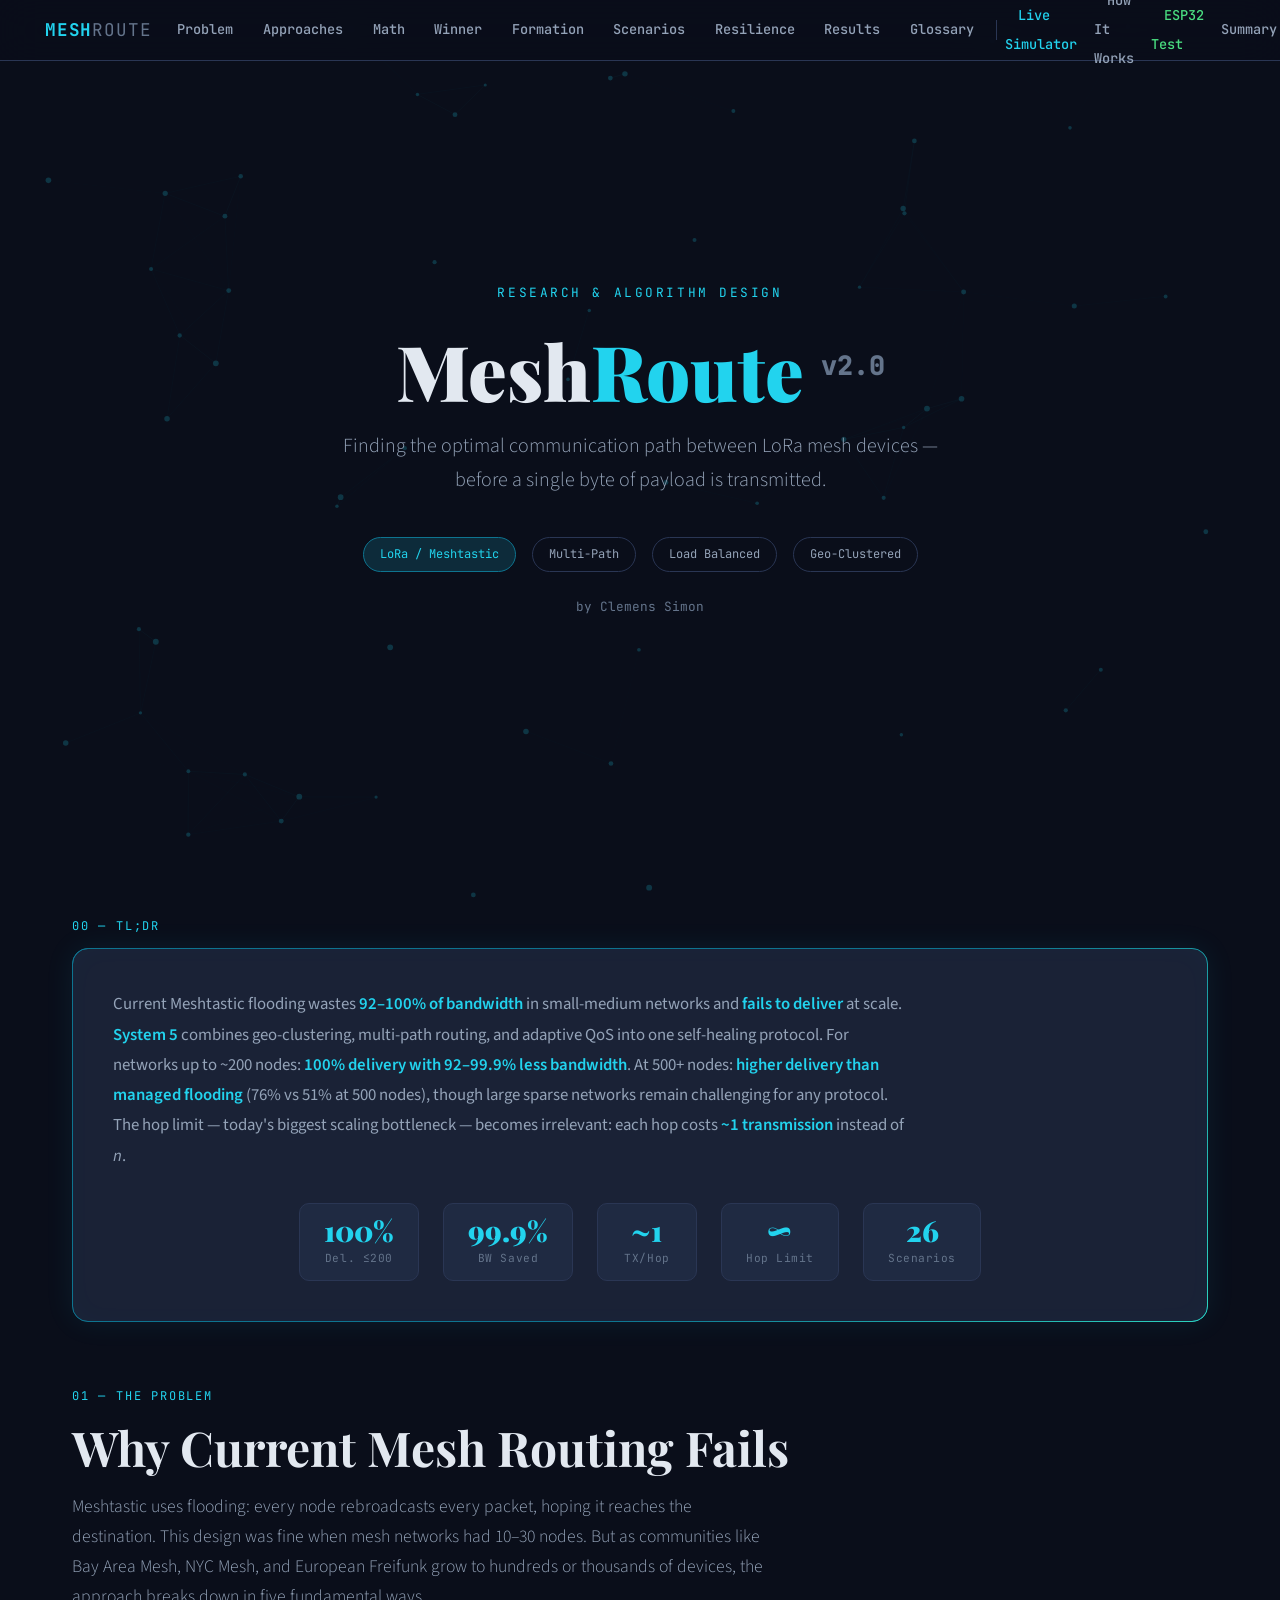
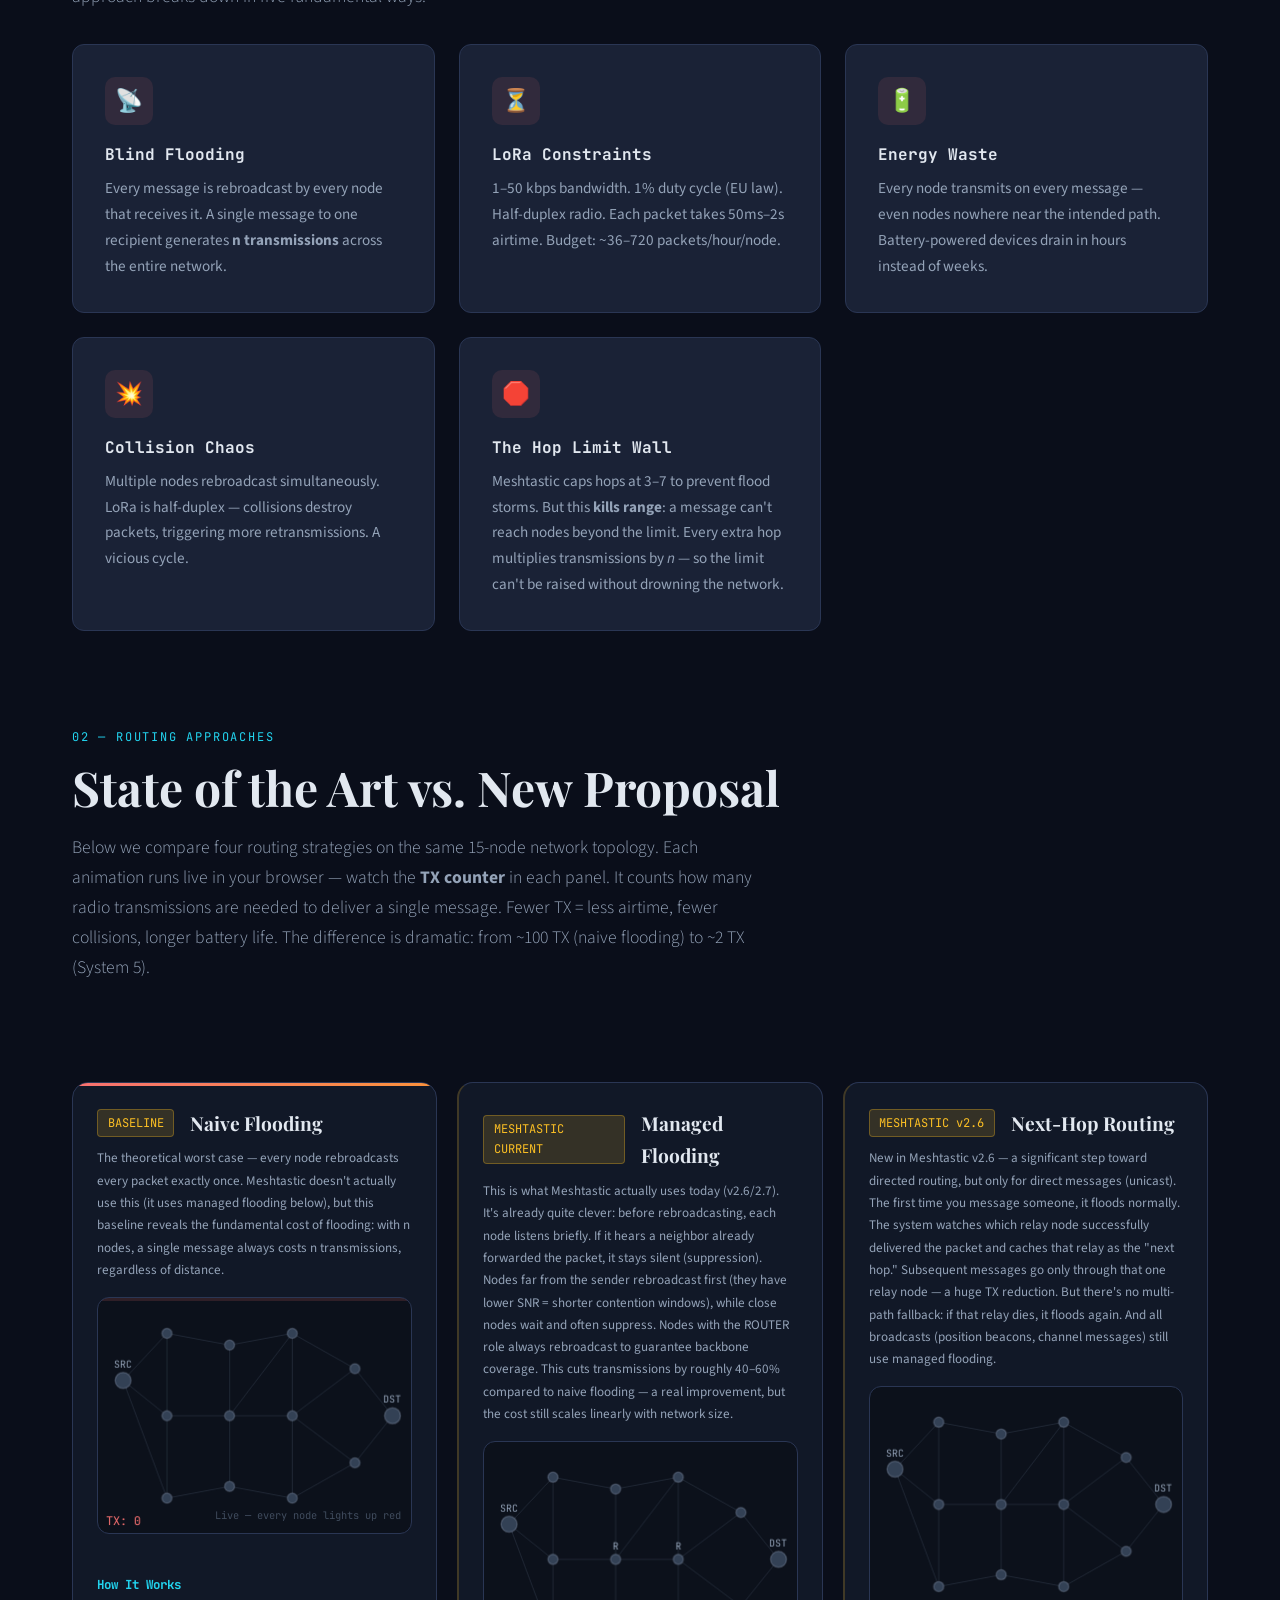
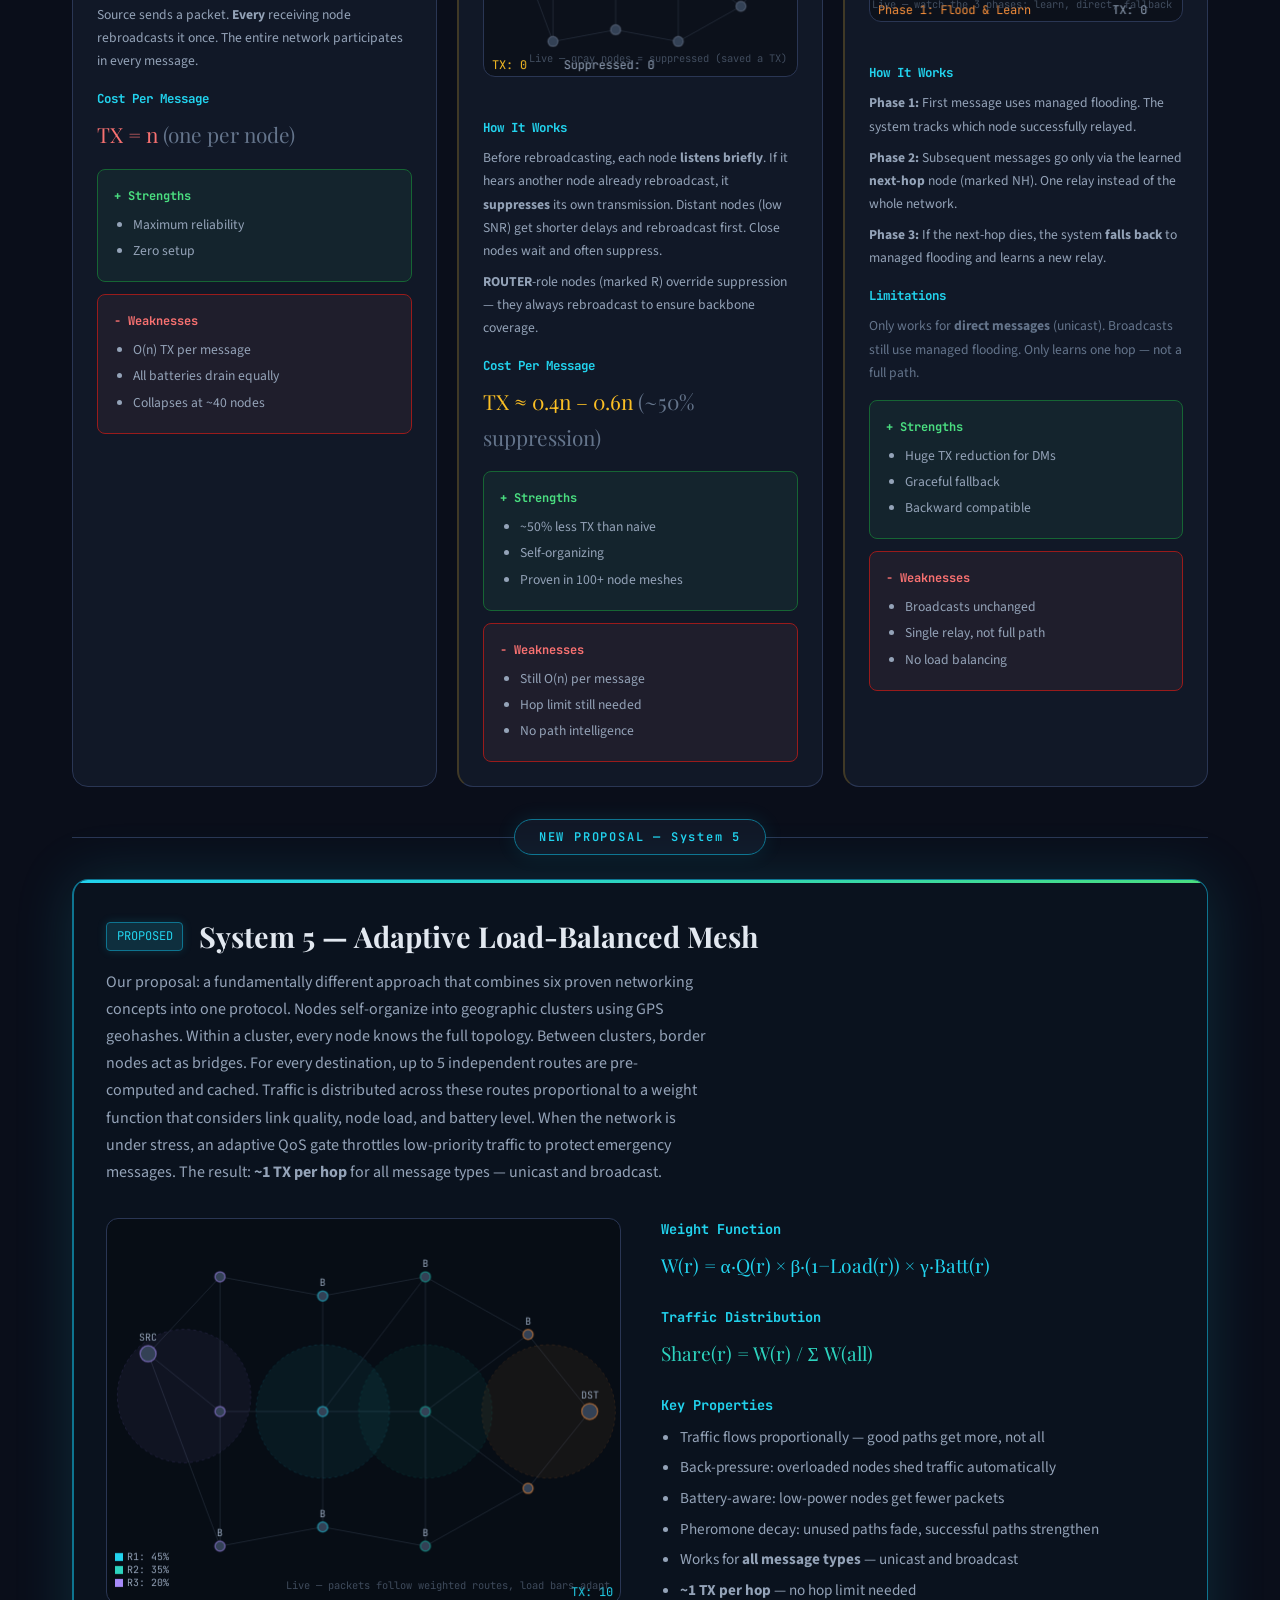
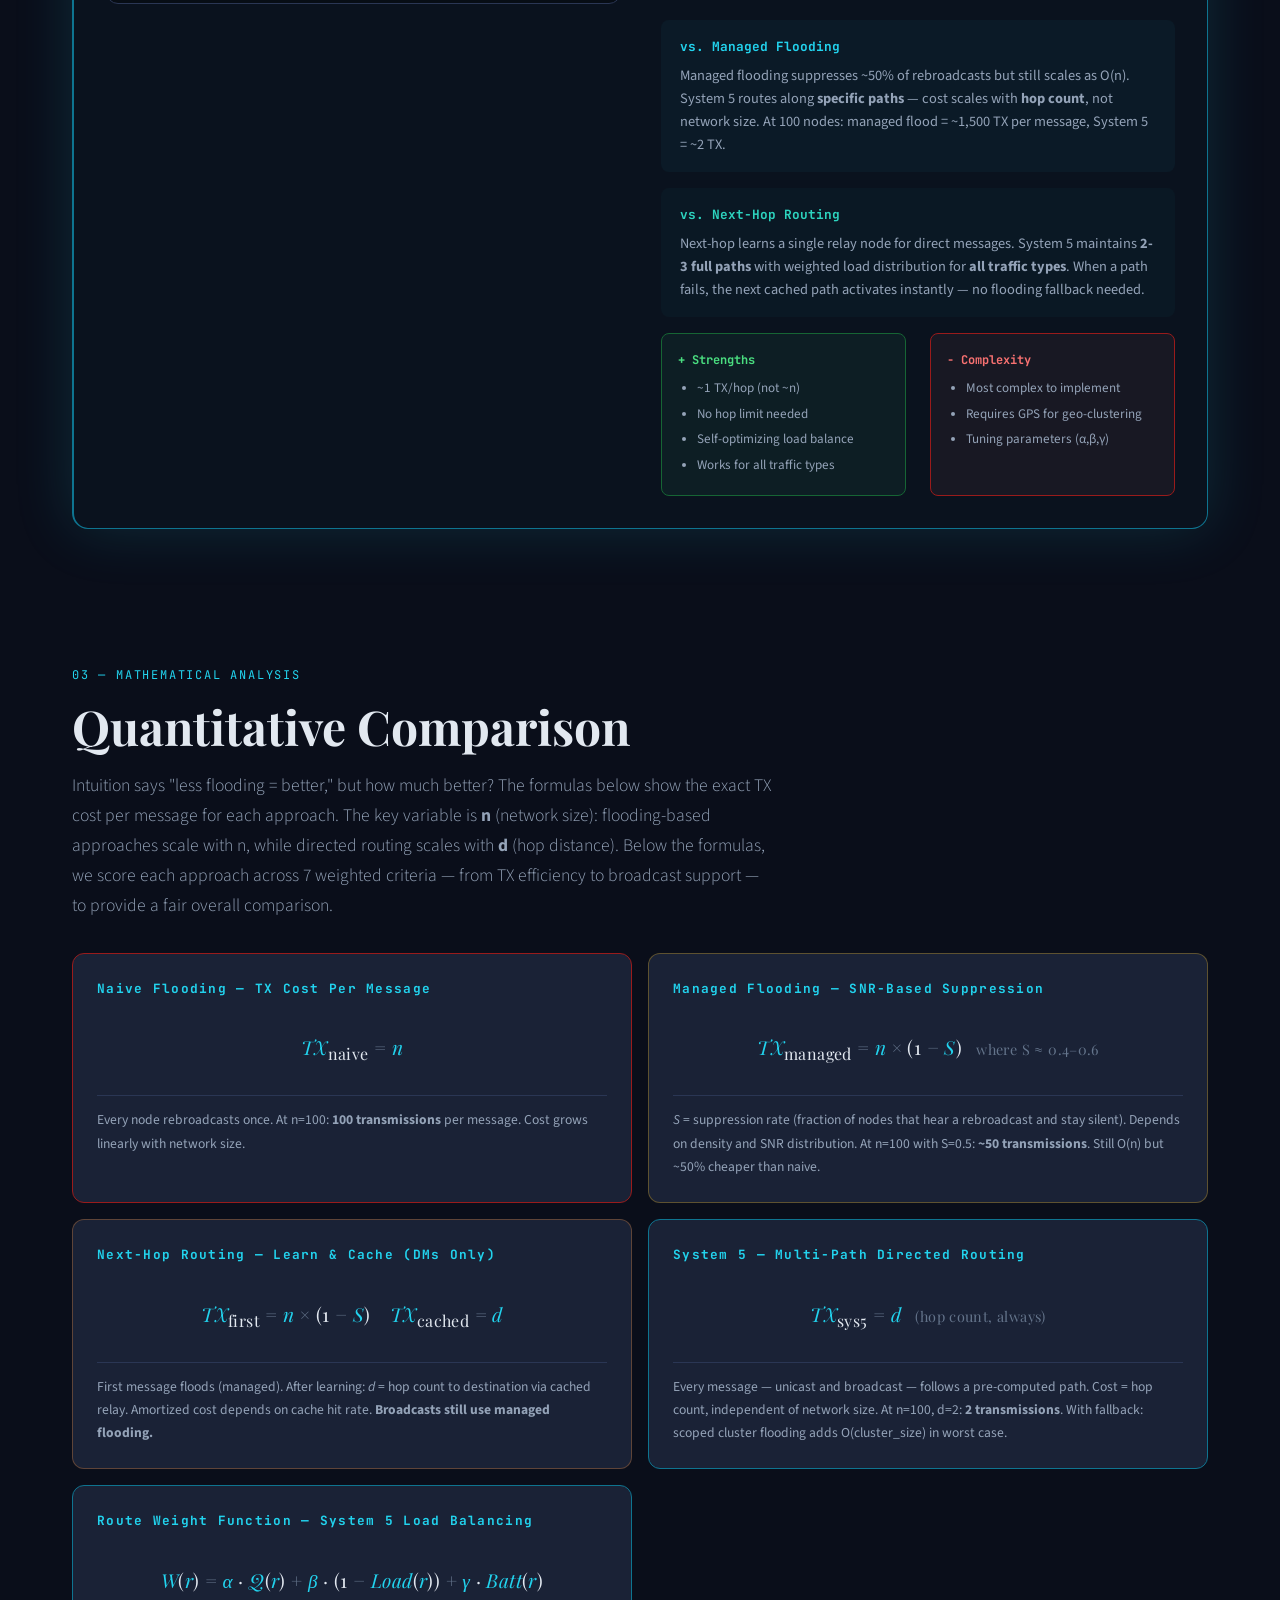
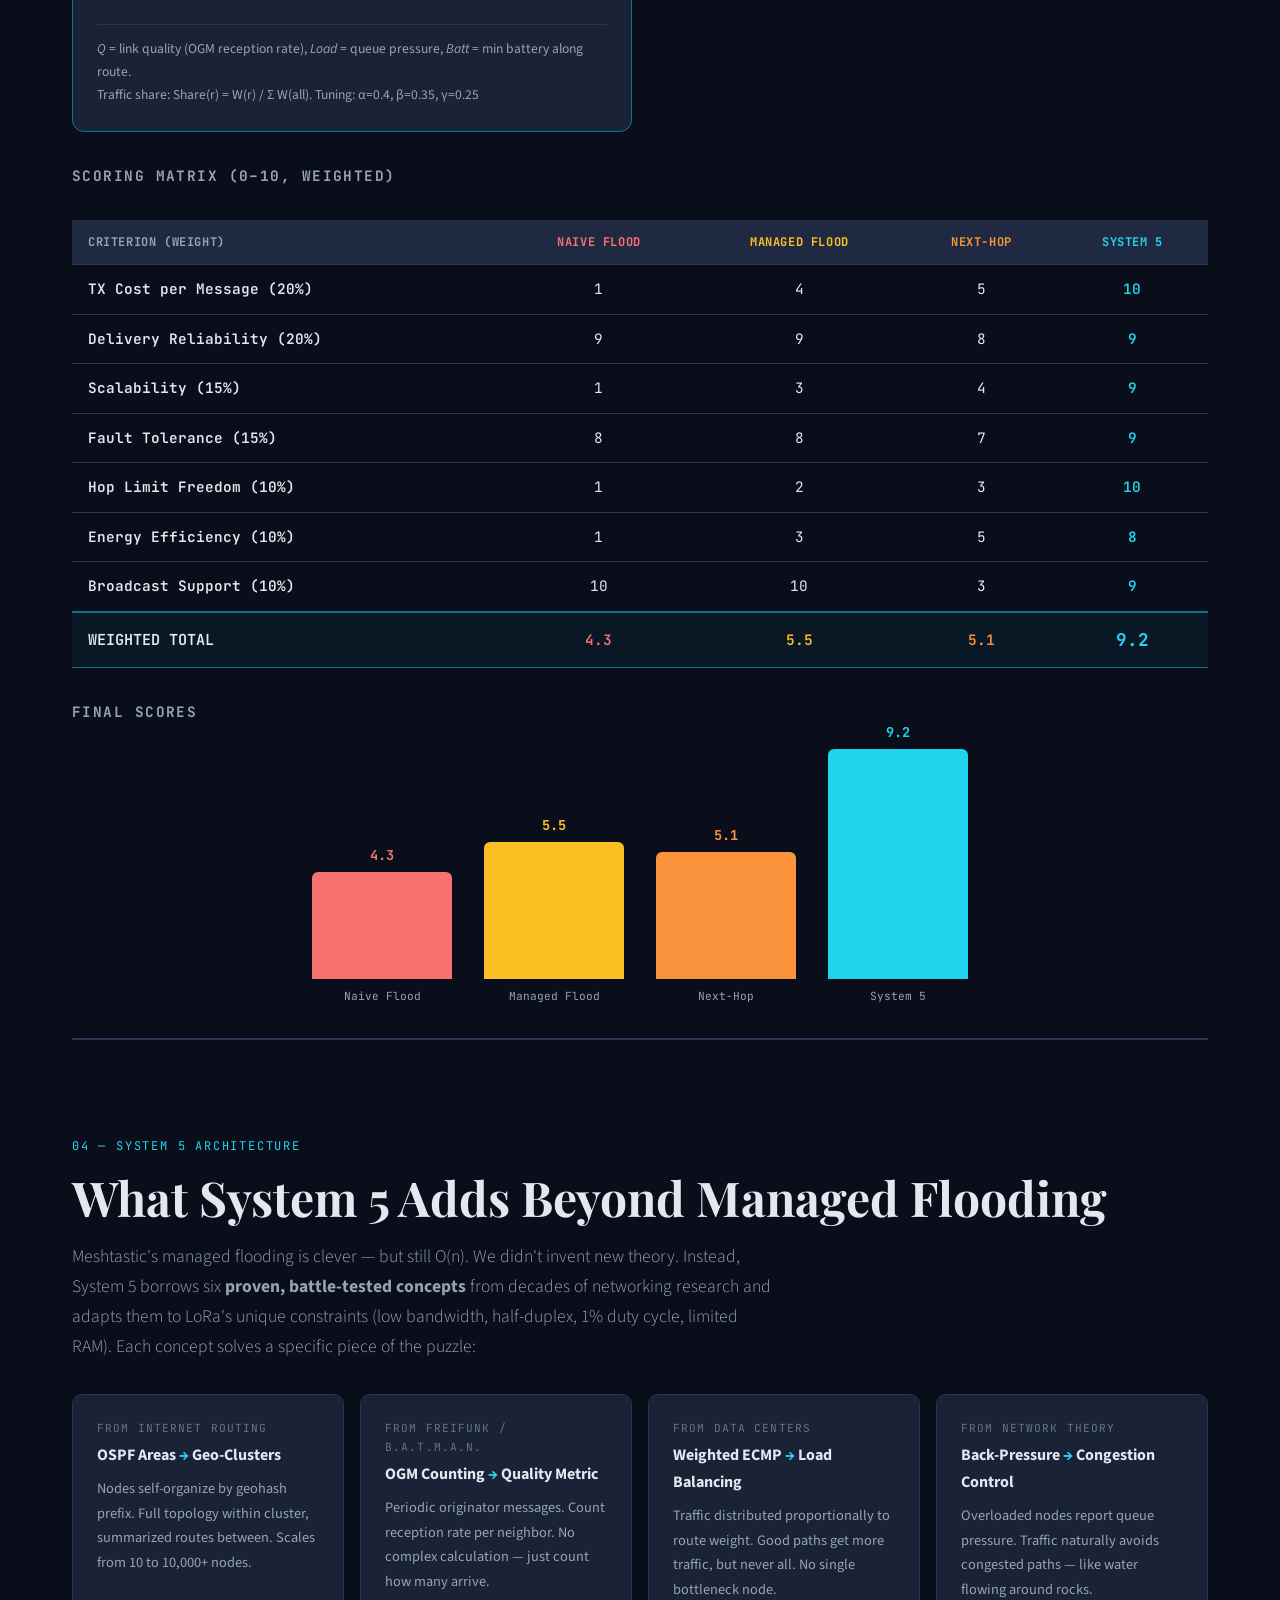
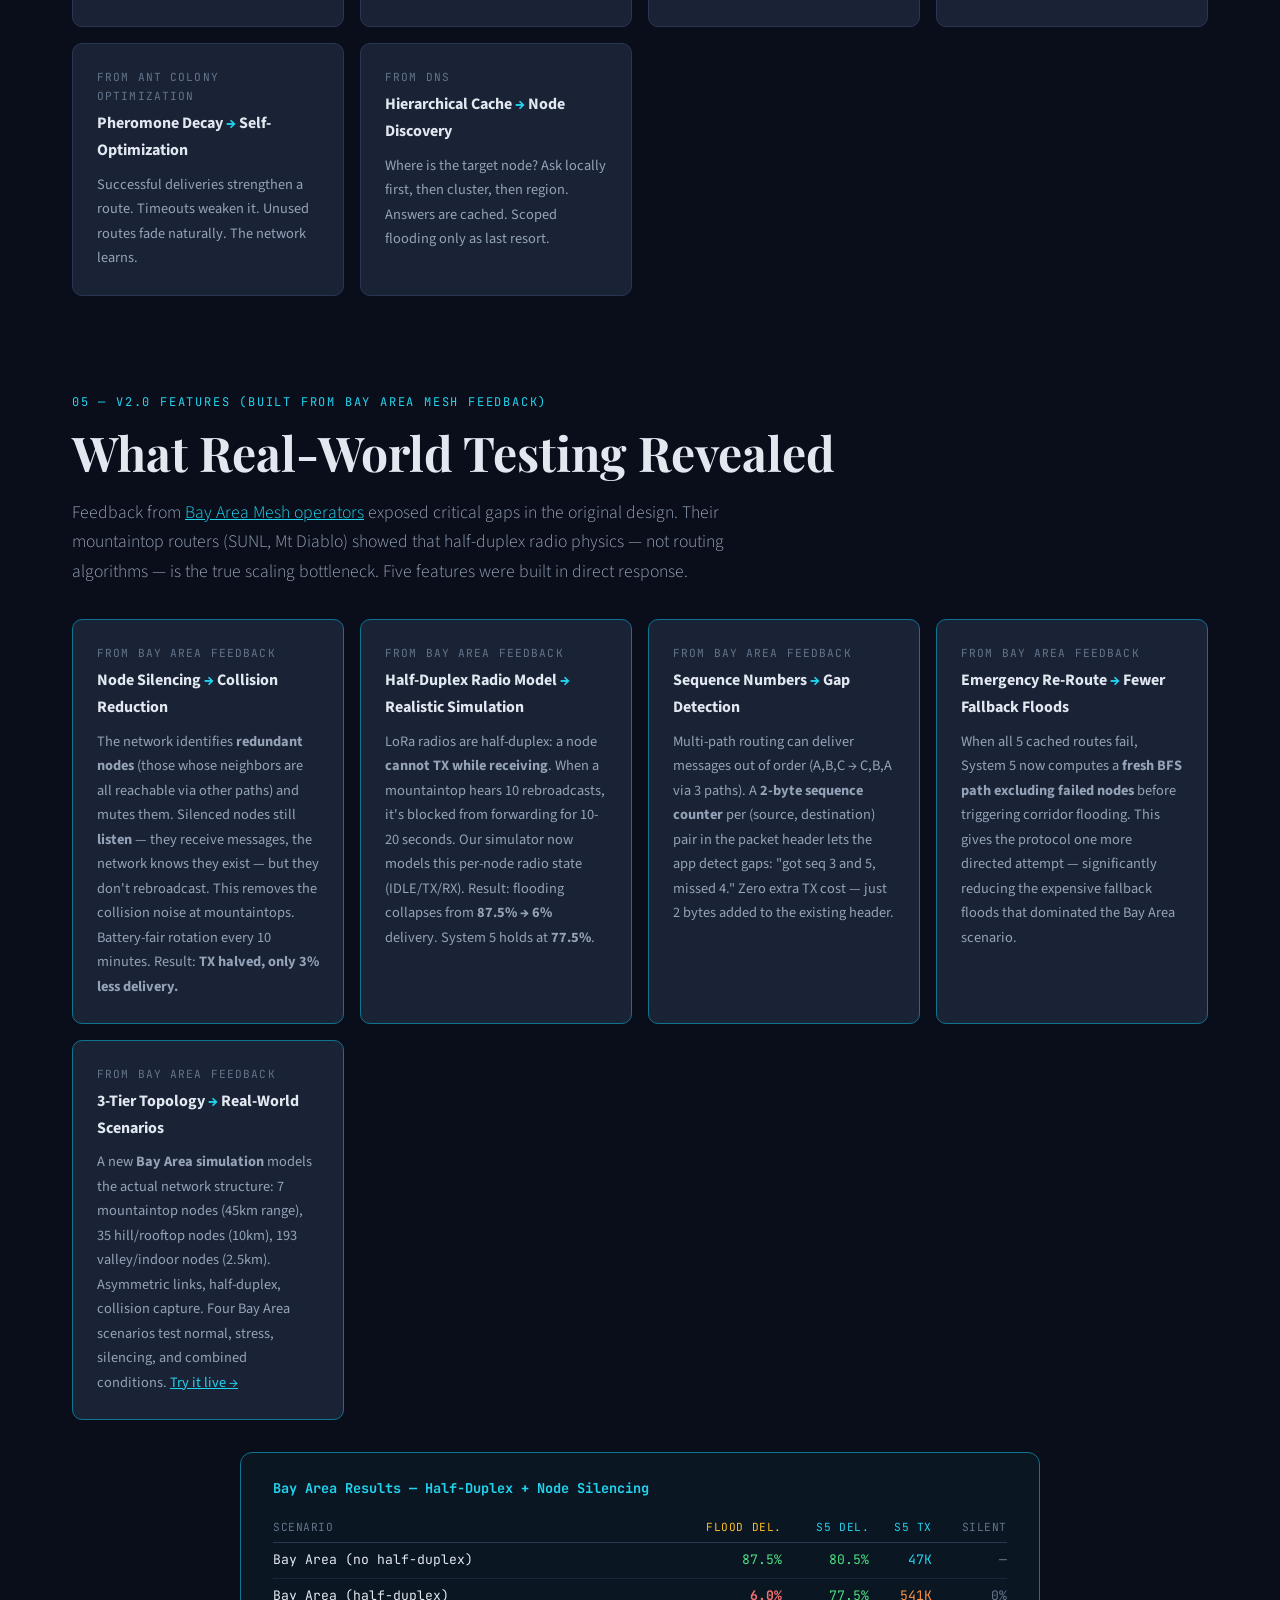
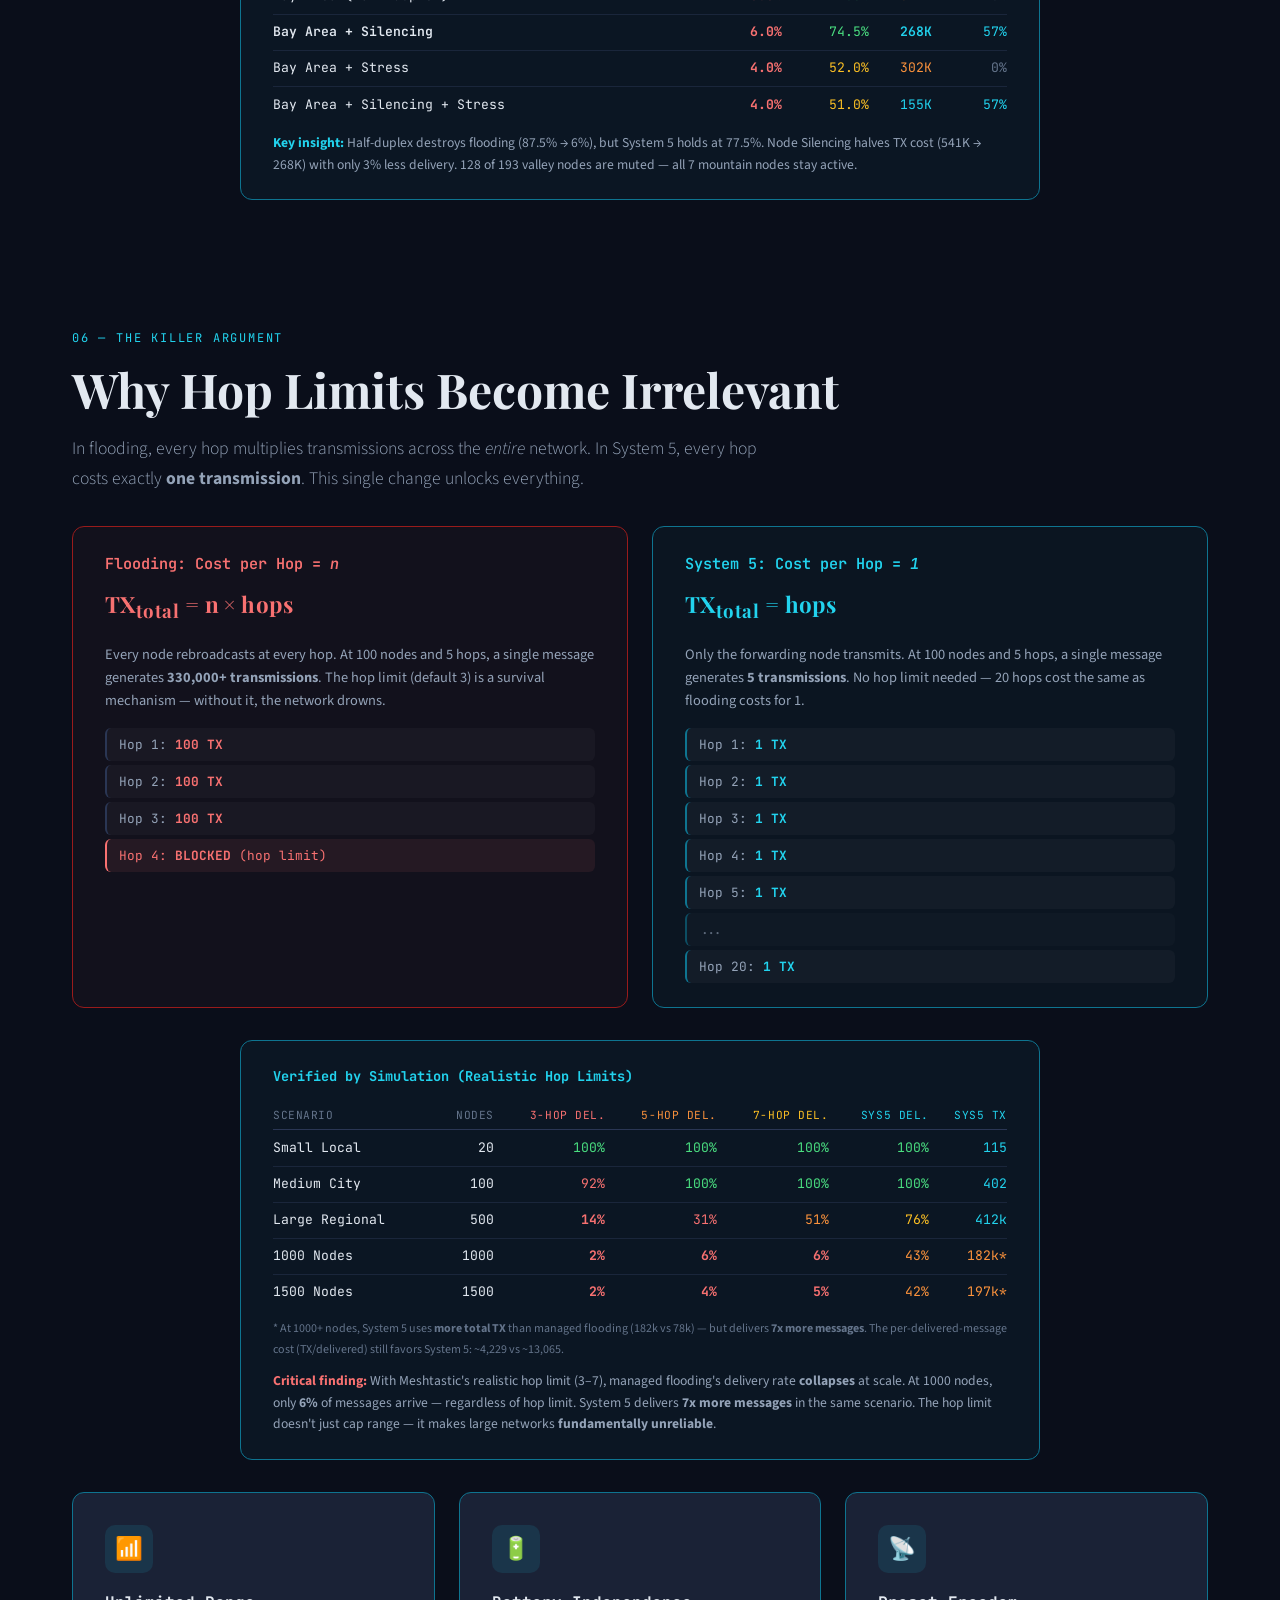
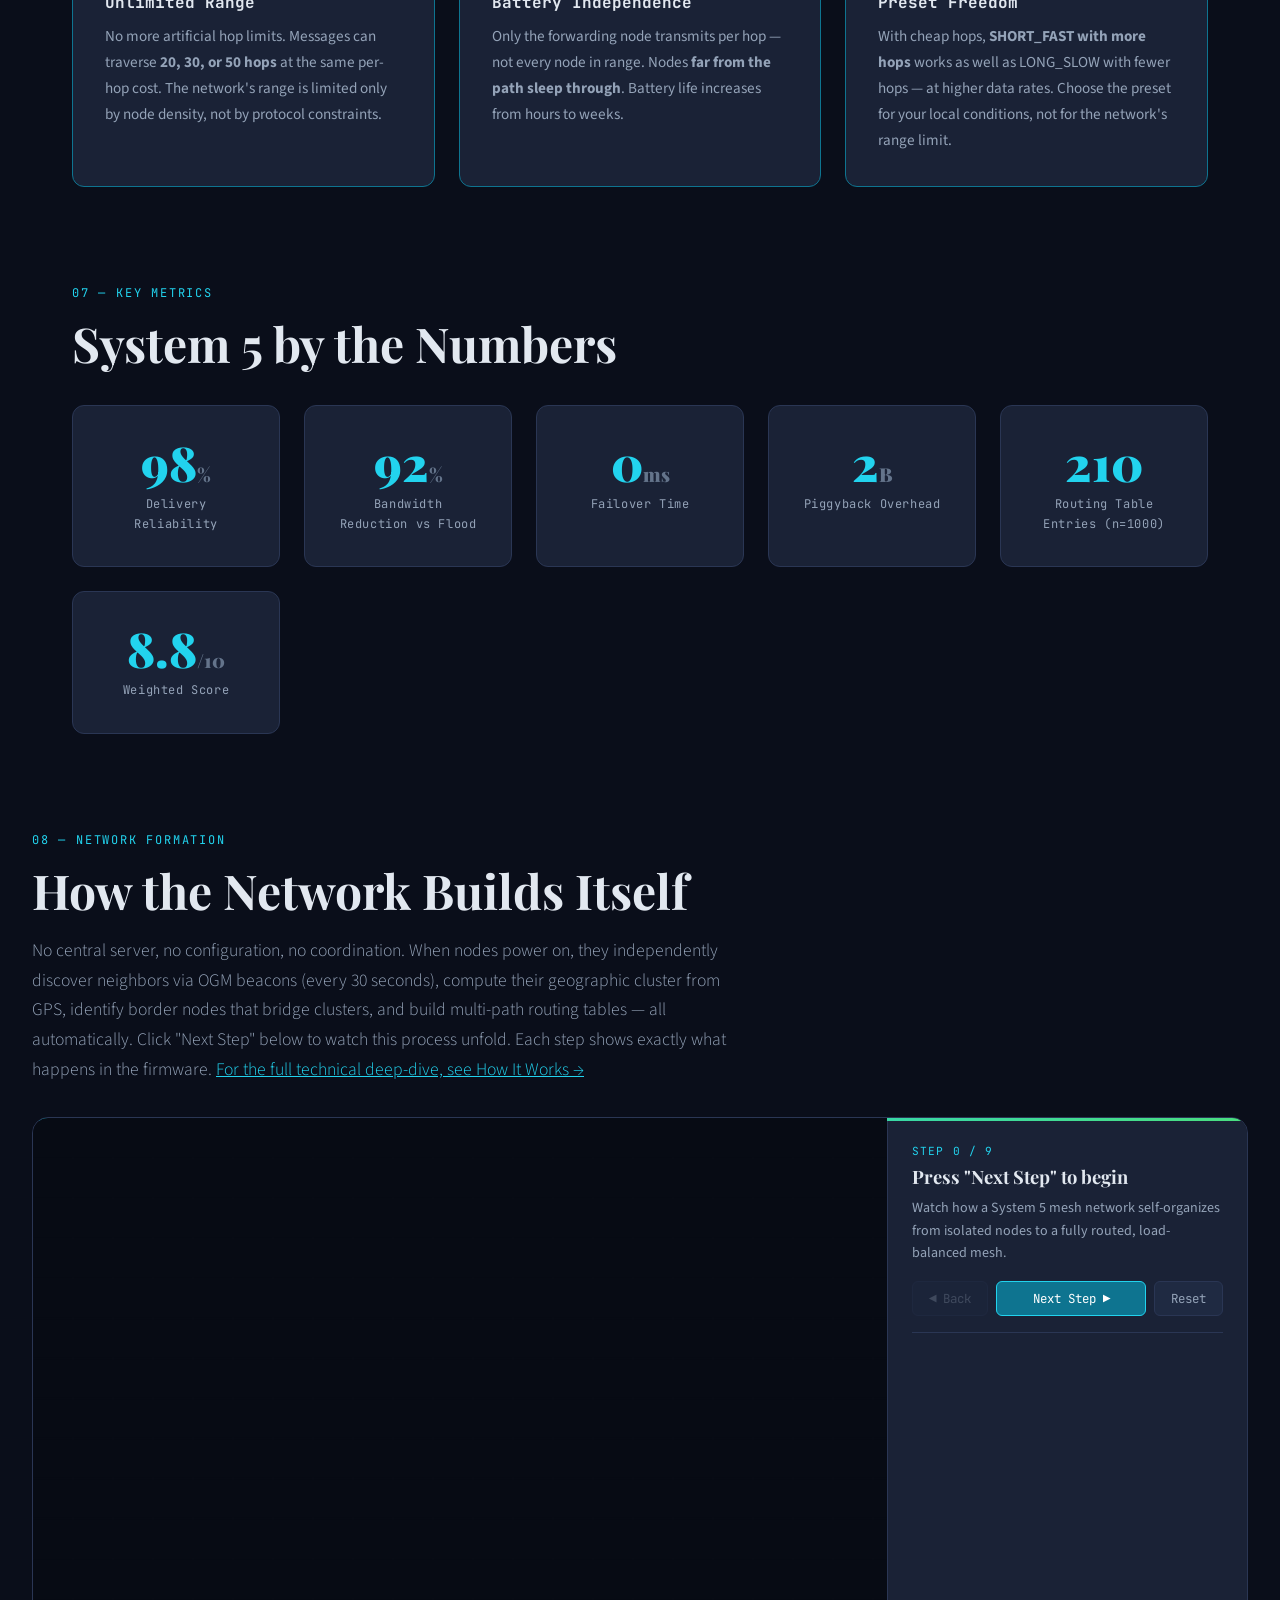
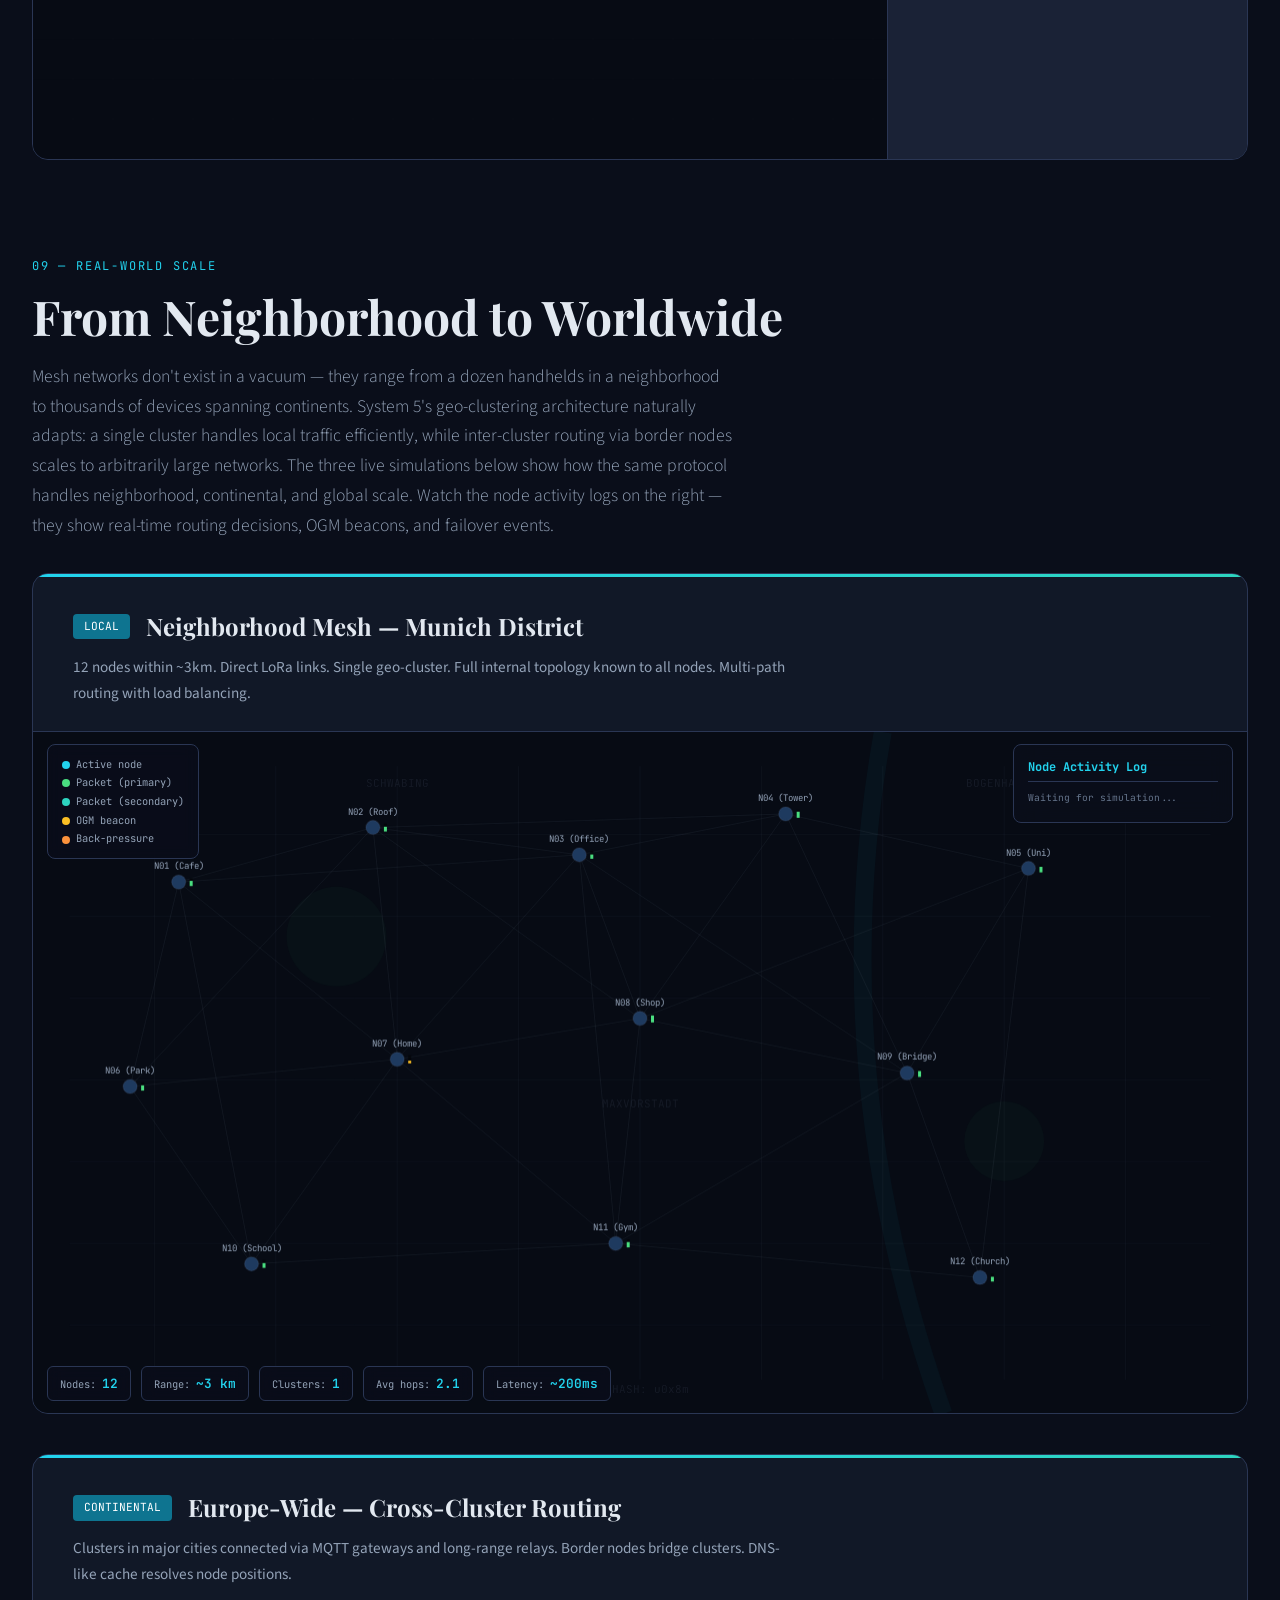
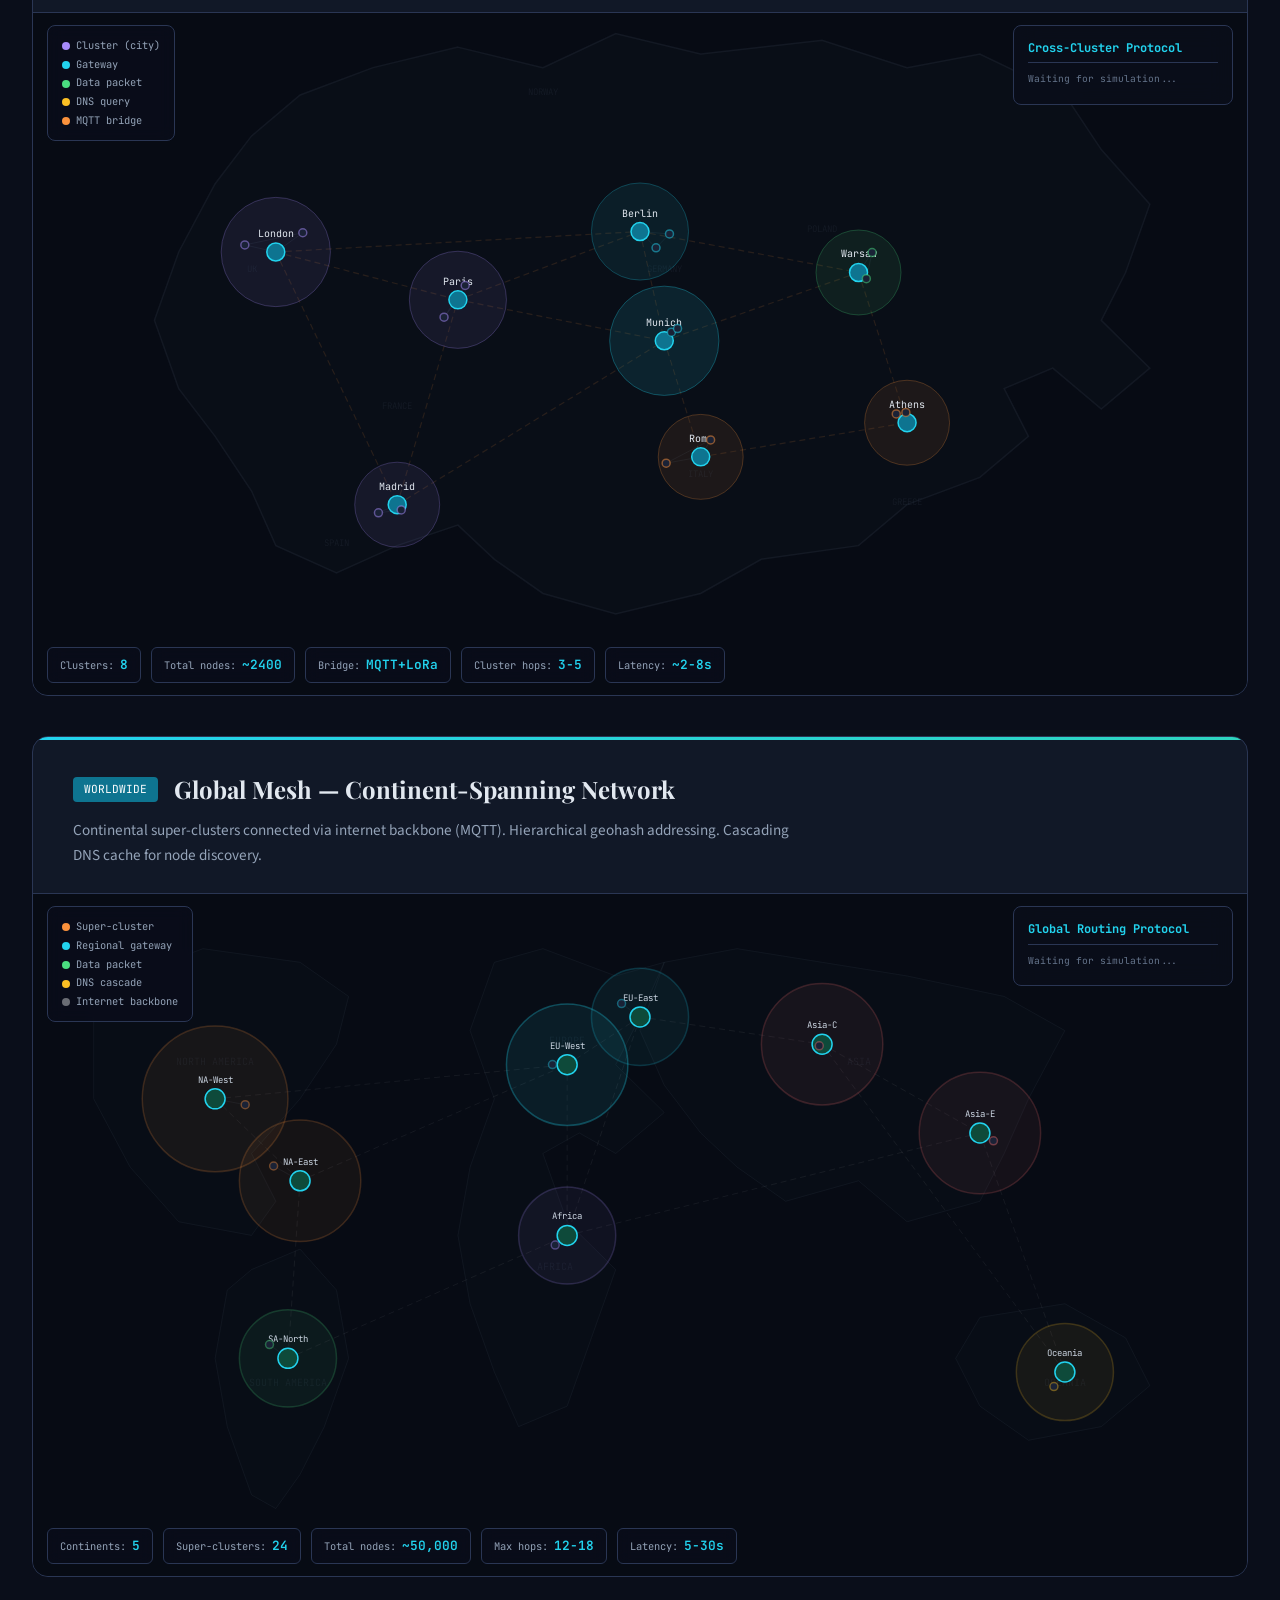
==== index.html @ 9d169648 "Add v2.0 features to all pages, shorten h3lix1 response index.html: - New Section 05 "v2.0 Features"" ====
<!DOCTYPE html>
<html lang="en">
<head>
<meta charset="UTF-8">
<meta name="viewport" content="width=device-width, initial-scale=1.0">
<title>MeshRoute v2.0 — Optimal Mesh Network Routing</title>
<link rel="stylesheet" href="css/styles.css">
</head>
<body>

<!-- NAV -->
<nav id="navbar">
  <div class="nav-inner">
    <a href="#hero" class="logo">MESH<span>ROUTE</span></a>
    <button class="nav-toggle" id="nav-toggle" aria-label="Menu">&#x2630;</button>
    <ul id="nav-menu">
      <li><a href="#problem">Problem</a></li>
      <li><a href="#approaches">Approaches</a></li>
      <li><a href="#math">Math</a></li>
      <li><a href="#winner">Winner</a></li>
      <li><a href="#formation">Formation</a></li>
      <li><a href="#scenarios">Scenarios</a></li>
      <li><a href="#resilience">Resilience</a></li>
      <li><a href="#sim-results">Results</a></li>
      <li><a href="#glossary">Glossary</a></li>
      <li class="nav-sep"></li>
      <li><a href="simulator.html" style="color:var(--cyan)">Live Simulator</a></li>
      <li><a href="how-it-works.html">How It Works</a></li>
      <li><a href="docs/esp-test-results.html" style="color:var(--green)">ESP32 Test</a></li>
      <li><a href="summary.html">Summary</a></li>
    </ul>
  </div>
</nav>

<!-- HERO -->
<section id="hero">
  <canvas id="hero-canvas"></canvas>
  <div class="hero-content">
    <div class="hero-tag">Research &amp; Algorithm Design</div>
    <h1 class="hero-title">Mesh<span class="accent">Route</span> <span style="font-size:0.35em;color:var(--text-muted);font-family:var(--font-mono);vertical-align:super">v2.0</span></h1>
    <p class="hero-sub">Finding the optimal communication path between LoRa mesh devices — before a single byte of payload is transmitted.</p>
    <div class="hero-badges">
      <span class="badge active">LoRa / Meshtastic</span>
      <span class="badge">Multi-Path</span>
      <span class="badge">Load Balanced</span>
      <span class="badge">Geo-Clustered</span>
    </div>
    <p style="margin-top:1.5rem;font-family:var(--font-mono);font-size:0.8rem;color:var(--text-muted);opacity:0;animation:fadeUp 0.8s 1.1s forwards">by Clemens Simon</p>
  </div>
</section>

<!-- TL;DR -->
<section id="tldr">
  <div class="section-tag reveal">00 — TL;DR</div>
  <div class="tldr-card reveal">
    <p class="tldr-text">Current Meshtastic flooding wastes <strong>92–100% of bandwidth</strong> in small-medium networks and <strong>fails to deliver</strong> at scale. <strong>System 5</strong> combines geo-clustering, multi-path routing, and adaptive QoS into one self-healing protocol. For networks up to ~200 nodes: <strong>100% delivery with 92–99.9% less bandwidth</strong>. At 500+ nodes: <strong>higher delivery than managed flooding</strong> (76% vs 51% at 500 nodes), though large sparse networks remain challenging for any protocol. The hop limit — today's biggest scaling bottleneck — becomes irrelevant: each hop costs <strong>~1 transmission</strong> instead of <em>n</em>.</p>
    <div class="tldr-stats">
      <div class="tldr-stat"><span class="tldr-num">100%</span><span class="tldr-label">Del. &le;200</span></div>
      <div class="tldr-stat"><span class="tldr-num">99.9%</span><span class="tldr-label">BW Saved</span></div>
      <div class="tldr-stat"><span class="tldr-num">~1</span><span class="tldr-label">TX/Hop</span></div>
      <div class="tldr-stat"><span class="tldr-num">&infin;</span><span class="tldr-label">Hop Limit</span></div>
      <div class="tldr-stat"><span class="tldr-num">26</span><span class="tldr-label">Scenarios</span></div>
    </div>
  </div>
</section>

<!-- PROBLEM -->
<section id="problem">
  <div class="section-tag reveal">01 — The Problem</div>
  <h2 class="section-title reveal">Why Current Mesh Routing Fails</h2>
  <p class="section-desc reveal">Meshtastic uses flooding: every node rebroadcasts every packet, hoping it reaches the destination. This design was fine when mesh networks had 10–30 nodes. But as communities like Bay Area Mesh, NYC Mesh, and European Freifunk grow to hundreds or thousands of devices, the approach breaks down in five fundamental ways.</p>
  <div class="problem-grid">
    <div class="problem-card reveal">
      <div class="icon">&#x1f4e1;</div>
      <h3>Blind Flooding</h3>
      <p>Every message is rebroadcast by every node that receives it. A single message to one recipient generates <strong>n transmissions</strong> across the entire network.</p>
    </div>
    <div class="problem-card reveal">
      <div class="icon">&#x23f3;</div>
      <h3>LoRa Constraints</h3>
      <p>1–50 kbps bandwidth. 1% duty cycle (EU law). Half-duplex radio. Each packet takes 50ms–2s airtime. Budget: ~36–720 packets/hour/node.</p>
    </div>
    <div class="problem-card reveal">
      <div class="icon">&#x1f50b;</div>
      <h3>Energy Waste</h3>
      <p>Every node transmits on every message — even nodes nowhere near the intended path. Battery-powered devices drain in hours instead of weeks.</p>
    </div>
    <div class="problem-card reveal">
      <div class="icon">&#x1f4a5;</div>
      <h3>Collision Chaos</h3>
      <p>Multiple nodes rebroadcast simultaneously. LoRa is half-duplex — collisions destroy packets, triggering more retransmissions. A vicious cycle.</p>
    </div>
    <div class="problem-card reveal">
      <div class="icon">&#x1f6d1;</div>
      <h3>The Hop Limit Wall</h3>
      <p>Meshtastic caps hops at 3–7 to prevent flood storms. But this <strong>kills range</strong>: a message can't reach nodes beyond the limit. Every extra hop multiplies transmissions by <em>n</em> — so the limit can't be raised without drowning the network.</p>
    </div>
  </div>
</section>

<!-- APPROACHES -->
<section id="approaches">
  <div class="section-tag reveal">02 — Routing Approaches</div>
  <h2 class="section-title reveal">State of the Art vs. New Proposal</h2>
  <p class="section-desc reveal">Below we compare four routing strategies on the same 15-node network topology. Each animation runs live in your browser — watch the <strong>TX counter</strong> in each panel. It counts how many radio transmissions are needed to deliver a single message. Fewer TX = less airtime, fewer collisions, longer battery life. The difference is dramatic: from ~100 TX (naive flooding) to ~2 TX (System 5).</p>

  <!-- STATE OF THE ART DIVIDER -->
  <div class="approach-divider reveal">
    <span class="divider-label sota-label">STATE OF THE ART — Meshtastic Today</span>
  </div>

  <div class="sota-grid">
  <!-- NAIVE FLOODING -->
  <div class="algo-section flood reveal" id="algo-naive-flood">
    <div class="algo-header">
      <span class="algo-number sota-badge">BASELINE</span>
      <h3 class="algo-name">Naive Flooding</h3>
    </div>
    <p class="algo-subtitle">The theoretical worst case — every node rebroadcasts every packet exactly once. Meshtastic doesn't actually use this (it uses managed flooding below), but this baseline reveals the fundamental cost of flooding: with n nodes, a single message always costs n transmissions, regardless of distance.</p>
    <div class="algo-body">
      <div class="algo-canvas-wrap">
        <canvas class="algo-canvas" id="canvas-naive-flood"></canvas>
        <span class="canvas-label">Live — every node lights up red</span>
      </div>
      <div class="algo-details">
        <h4>How It Works</h4>
        <p>Source sends a packet. <strong>Every</strong> receiving node rebroadcasts it once. The entire network participates in every message.</p>
        <h4>Cost Per Message</h4>
        <p style="font-family:var(--font-display);font-size:1.3rem;color:var(--red);">TX = n <span style="color:var(--text-muted)">(one per node)</span></p>
        <div class="pro-con">
          <div class="pro"><h5>+ Strengths</h5><ul><li>Maximum reliability</li><li>Zero setup</li></ul></div>
          <div class="con"><h5>− Weaknesses</h5><ul><li>O(n) TX per message</li><li>All batteries drain equally</li><li>Collapses at ~40 nodes</li></ul></div>
        </div>
      </div>
    </div>
  </div>

  <!-- MANAGED FLOODING -->
  <div class="algo-section managed reveal" id="algo-managed-flood">
    <div class="algo-header">
      <span class="algo-number sota-badge">MESHTASTIC CURRENT</span>
      <h3 class="algo-name">Managed Flooding</h3>
    </div>
    <p class="algo-subtitle">This is what Meshtastic actually uses today (v2.6/2.7). It's already quite clever: before rebroadcasting, each node listens briefly. If it hears a neighbor already forwarded the packet, it stays silent (suppression). Nodes far from the sender rebroadcast first (they have lower SNR = shorter contention windows), while close nodes wait and often suppress. Nodes with the ROUTER role always rebroadcast to guarantee backbone coverage. This cuts transmissions by roughly 40–60% compared to naive flooding — a real improvement, but the cost still scales linearly with network size.</p>
    <div class="algo-body">
      <div class="algo-canvas-wrap">
        <canvas class="algo-canvas" id="canvas-managed-flood"></canvas>
        <span class="canvas-label">Live — gray nodes = suppressed (saved a TX)</span>
      </div>
      <div class="algo-details">
        <h4>How It Works</h4>
        <p>Before rebroadcasting, each node <strong>listens briefly</strong>. If it hears another node already rebroadcast, it <strong>suppresses</strong> its own transmission. Distant nodes (low SNR) get shorter delays and rebroadcast first. Close nodes wait and often suppress.</p>
        <p style="margin-top:0.5rem"><strong>ROUTER</strong>-role nodes (marked R) override suppression — they always rebroadcast to ensure backbone coverage.</p>
        <h4>Cost Per Message</h4>
        <p style="font-family:var(--font-display);font-size:1.3rem;color:var(--yellow);">TX &asymp; 0.4n – 0.6n <span style="color:var(--text-muted)">(~50% suppression)</span></p>
        <div class="pro-con">
          <div class="pro"><h5>+ Strengths</h5><ul><li>~50% less TX than naive</li><li>Self-organizing</li><li>Proven in 100+ node meshes</li></ul></div>
          <div class="con"><h5>− Weaknesses</h5><ul><li>Still O(n) per message</li><li>Hop limit still needed</li><li>No path intelligence</li></ul></div>
        </div>
      </div>
    </div>
  </div>

  <!-- NEXT-HOP ROUTING -->
  <div class="algo-section nexthop reveal" id="algo-next-hop">
    <div class="algo-header">
      <span class="algo-number sota-badge">MESHTASTIC v2.6</span>
      <h3 class="algo-name">Next-Hop Routing</h3>
    </div>
    <p class="algo-subtitle">New in Meshtastic v2.6 — a significant step toward directed routing, but only for direct messages (unicast). The first time you message someone, it floods normally. The system watches which relay node successfully delivered the packet and caches that relay as the "next hop." Subsequent messages go only through that one relay node — a huge TX reduction. But there's no multi-path fallback: if that relay dies, it floods again. And all broadcasts (position beacons, channel messages) still use managed flooding.</p>
    <div class="algo-body">
      <div class="algo-canvas-wrap">
        <canvas class="algo-canvas" id="canvas-next-hop"></canvas>
        <span class="canvas-label">Live — watch the 3 phases: learn, direct, fallback</span>
      </div>
      <div class="algo-details">
        <h4>How It Works</h4>
        <p><strong>Phase 1:</strong> First message uses managed flooding. The system tracks which node successfully relayed.</p>
        <p style="margin-top:0.5rem"><strong>Phase 2:</strong> Subsequent messages go only via the learned <strong>next-hop</strong> node (marked NH). One relay instead of the whole network.</p>
        <p style="margin-top:0.5rem"><strong>Phase 3:</strong> If the next-hop dies, the system <strong>falls back</strong> to managed flooding and learns a new relay.</p>
        <h4>Limitations</h4>
        <p style="color:var(--text-muted)">Only works for <strong>direct messages</strong> (unicast). Broadcasts still use managed flooding. Only learns one hop — not a full path.</p>
        <div class="pro-con">
          <div class="pro"><h5>+ Strengths</h5><ul><li>Huge TX reduction for DMs</li><li>Graceful fallback</li><li>Backward compatible</li></ul></div>
          <div class="con"><h5>− Weaknesses</h5><ul><li>Broadcasts unchanged</li><li>Single relay, not full path</li><li>No load balancing</li></ul></div>
        </div>
      </div>
    </div>
  </div>

  </div><!-- /.sota-grid -->

  <!-- NEW PROPOSAL DIVIDER -->
  <div class="approach-divider reveal" style="margin-top:2rem">
    <span class="divider-label proposal-label">NEW PROPOSAL — System 5</span>
  </div>

  <!-- SYSTEM 5 -->
  <div class="algo-section winner reveal" id="algo-winner">
    <div class="algo-header">
      <span class="algo-number proposal-badge">PROPOSED</span>
      <h3 class="algo-name">System 5 — Adaptive Load-Balanced Mesh</h3>
    </div>
    <p class="algo-subtitle">Our proposal: a fundamentally different approach that combines six proven networking concepts into one protocol. Nodes self-organize into geographic clusters using GPS geohashes. Within a cluster, every node knows the full topology. Between clusters, border nodes act as bridges. For every destination, up to 5 independent routes are pre-computed and cached. Traffic is distributed across these routes proportional to a weight function that considers link quality, node load, and battery level. When the network is under stress, an adaptive QoS gate throttles low-priority traffic to protect emergency messages. The result: <strong>~1 TX per hop</strong> for all message types — unicast and broadcast.</p>
    <div class="algo-body">
      <div class="algo-canvas-wrap">
        <canvas class="algo-canvas" id="canvas-system5"></canvas>
        <span class="canvas-label">Live — packets follow weighted routes, load bars adapt</span>
      </div>
      <div class="algo-details">
        <h4>Weight Function</h4>
        <p style="font-family:var(--font-display);font-size:1.2rem;color:var(--cyan);">W(r) = &alpha;·Q(r) &times; &beta;·(1−Load(r)) &times; &gamma;·Batt(r)</p>
        <h4>Traffic Distribution</h4>
        <p style="font-family:var(--font-display);font-size:1.2rem;color:var(--teal);">Share(r) = W(r) / &Sigma; W(all)</p>
        <h4>Key Properties</h4>
        <ul>
          <li>Traffic flows proportionally — good paths get more, not all</li>
          <li>Back-pressure: overloaded nodes shed traffic automatically</li>
          <li>Battery-aware: low-power nodes get fewer packets</li>
          <li>Pheromone decay: unused paths fade, successful paths strengthen</li>
          <li>Works for <strong>all message types</strong> — unicast and broadcast</li>
          <li><strong>~1 TX per hop</strong> — no hop limit needed</li>
        </ul>
        <div class="highlight-box" style="margin:1rem 0;padding:1rem 1.2rem;border-color:var(--cyan-dim);background:rgba(34,211,238,0.04);border-radius:8px">
          <h4 style="font-family:var(--font-mono);font-size:0.8rem;color:var(--cyan);margin-bottom:0.4rem">vs. Managed Flooding</h4>
          <p style="font-size:0.9rem;line-height:1.6">Managed flooding suppresses ~50% of rebroadcasts but still scales as O(n). System 5 routes along <strong>specific paths</strong> — cost scales with <strong>hop count</strong>, not network size. At 100 nodes: managed flood = ~1,500 TX per message, System 5 = ~2 TX.</p>
        </div>
        <div class="highlight-box" style="margin:1rem 0;padding:1rem 1.2rem;border-color:var(--teal,var(--cyan-dim));background:rgba(20,184,166,0.04);border-radius:8px">
          <h4 style="font-family:var(--font-mono);font-size:0.8rem;color:var(--teal);margin-bottom:0.4rem">vs. Next-Hop Routing</h4>
          <p style="font-size:0.9rem;line-height:1.6">Next-hop learns a single relay node for direct messages. System 5 maintains <strong>2-3 full paths</strong> with weighted load distribution for <strong>all traffic types</strong>. When a path fails, the next cached path activates instantly — no flooding fallback needed.</p>
        </div>
        <div class="pro-con">
          <div class="pro"><h5>+ Strengths</h5><ul><li>~1 TX/hop (not ~n)</li><li>No hop limit needed</li><li>Self-optimizing load balance</li><li>Works for all traffic types</li></ul></div>
          <div class="con"><h5>− Complexity</h5><ul><li>Most complex to implement</li><li>Requires GPS for geo-clustering</li><li>Tuning parameters (&alpha;,&beta;,&gamma;)</li></ul></div>
        </div>
      </div>
    </div>
  </div>
</section>

<!-- MATHEMATICS -->
<section id="math">
  <div class="section-tag reveal">03 — Mathematical Analysis</div>
  <h2 class="section-title reveal">Quantitative Comparison</h2>
  <p class="section-desc reveal">Intuition says "less flooding = better," but how much better? The formulas below show the exact TX cost per message for each approach. The key variable is <strong>n</strong> (network size): flooding-based approaches scale with n, while directed routing scales with <strong>d</strong> (hop distance). Below the formulas, we score each approach across 7 weighted criteria — from TX efficiency to broadcast support — to provide a fair overall comparison.</p>

  <!-- Formulas for each approach -->
  <div class="formula-cards-grid">
  <div class="formula-card reveal" style="border-color:var(--red-dim)">
    <h4>Naive Flooding — TX Cost Per Message</h4>
    <div class="formula">
      <span class="var">TX</span><sub>naive</sub> <span class="op">=</span> <span class="var">n</span>
    </div>
    <p class="formula-desc">
      Every node rebroadcasts once. At n=100: <strong>100 transmissions</strong> per message. Cost grows linearly with network size.
    </p>
  </div>

  <div class="formula-card reveal" style="border-color:rgba(251,191,36,0.3)">
    <h4>Managed Flooding — SNR-Based Suppression</h4>
    <div class="formula">
      <span class="var">TX</span><sub>managed</sub> <span class="op">=</span> <span class="var">n</span> <span class="op">&times;</span> (1 <span class="op">−</span> <span class="var">S</span>)
      <span style="color:var(--text-muted);font-size:0.9rem">&nbsp; where S &asymp; 0.4–0.6</span>
    </div>
    <p class="formula-desc">
      <em>S</em> = suppression rate (fraction of nodes that hear a rebroadcast and stay silent). Depends on density and SNR distribution. At n=100 with S=0.5: <strong>~50 transmissions</strong>. Still O(n) but ~50% cheaper than naive.
    </p>
  </div>

  <div class="formula-card reveal" style="border-color:rgba(251,146,60,0.3)">
    <h4>Next-Hop Routing — Learn &amp; Cache (DMs Only)</h4>
    <div class="formula">
      <span class="var">TX</span><sub>first</sub> <span class="op">=</span> <span class="var">n</span> <span class="op">&times;</span> (1 <span class="op">−</span> <span class="var">S</span>)
      <span style="color:var(--text-muted);font-size:0.9rem">&nbsp;&nbsp;</span>
      <span class="var">TX</span><sub>cached</sub> <span class="op">=</span> <span class="var">d</span>
    </div>
    <p class="formula-desc">
      First message floods (managed). After learning: <em>d</em> = hop count to destination via cached relay. Amortized cost depends on cache hit rate. <strong>Broadcasts still use managed flooding.</strong>
    </p>
  </div>

  <div class="formula-card reveal" style="border-color:var(--cyan-dim)">
    <h4>System 5 — Multi-Path Directed Routing</h4>
    <div class="formula">
      <span class="var">TX</span><sub>sys5</sub> <span class="op">=</span> <span class="var">d</span>
      <span style="color:var(--text-muted);font-size:0.9rem">&nbsp; (hop count, always)</span>
    </div>
    <p class="formula-desc">
      Every message — unicast and broadcast — follows a pre-computed path. Cost = hop count, independent of network size. At n=100, d=2: <strong>2 transmissions</strong>. With fallback: scoped cluster flooding adds O(cluster_size) in worst case.
    </p>
  </div>

  <div class="formula-card reveal" style="border-color:var(--cyan-dim)">
    <h4>Route Weight Function — System 5 Load Balancing</h4>
    <div class="formula">
      <span class="var">W</span>(<span class="var">r</span>) <span class="op">=</span>
      <span class="var">&alpha;</span> · <span class="var">Q</span>(<span class="var">r</span>)
      <span class="op">+</span>
      <span class="var">&beta;</span> · (1 <span class="op">−</span> <span class="var">Load</span>(<span class="var">r</span>))
      <span class="op">+</span>
      <span class="var">&gamma;</span> · <span class="var">Batt</span>(<span class="var">r</span>)
    </div>
    <p class="formula-desc">
      <em>Q</em> = link quality (OGM reception rate), <em>Load</em> = queue pressure, <em>Batt</em> = min battery along route.<br>
      Traffic share: Share(r) = W(r) / &Sigma; W(all). Tuning: &alpha;=0.4, &beta;=0.35, &gamma;=0.25
    </p>
  </div>

  </div><!-- /.formula-cards-grid -->

  <h3 style="font-family:var(--font-mono);font-size:0.9rem;color:var(--text-dim);margin:2rem 0 1rem;letter-spacing:0.1em" class="reveal">SCORING MATRIX (0–10, WEIGHTED)</h3>
  <div class="comparison-wrap reveal">
    <table class="comparison-table">
      <thead>
        <tr>
          <th>Criterion (Weight)</th>
          <th style="color:var(--red)">Naive Flood</th>
          <th style="color:var(--yellow)">Managed Flood</th>
          <th style="color:var(--orange)">Next-Hop</th>
          <th style="color:var(--cyan)">System 5</th>
        </tr>
      </thead>
      <tbody>
        <tr><td>TX Cost per Message (20%)</td><td>1</td><td>4</td><td>5</td><td style="color:var(--cyan);font-weight:600">10</td></tr>
        <tr><td>Delivery Reliability (20%)</td><td>9</td><td>9</td><td>8</td><td style="color:var(--cyan);font-weight:600">9</td></tr>
        <tr><td>Scalability (15%)</td><td>1</td><td>3</td><td>4</td><td style="color:var(--cyan);font-weight:600">9</td></tr>
        <tr><td>Fault Tolerance (15%)</td><td>8</td><td>8</td><td>7</td><td style="color:var(--cyan);font-weight:600">9</td></tr>
        <tr><td>Hop Limit Freedom (10%)</td><td>1</td><td>2</td><td>3</td><td style="color:var(--cyan);font-weight:600">10</td></tr>
        <tr><td>Energy Efficiency (10%)</td><td>1</td><td>3</td><td>5</td><td style="color:var(--cyan);font-weight:600">8</td></tr>
        <tr><td>Broadcast Support (10%)</td><td>10</td><td>10</td><td>3</td><td style="color:var(--cyan);font-weight:600">9</td></tr>
        <tr class="winner-row" style="border-top:2px solid var(--cyan-dim)">
          <td style="font-size:0.95rem">WEIGHTED TOTAL</td>
          <td style="color:var(--red)">4.3</td>
          <td style="color:var(--yellow)">5.5</td>
          <td style="color:var(--orange)">5.1</td>
          <td style="color:var(--cyan);font-size:1.1rem;font-weight:700">9.2</td>
        </tr>
      </tbody>
    </table>
  </div>

  <h3 style="font-family:var(--font-mono);font-size:0.9rem;color:var(--text-dim);margin:2rem 0 1rem;letter-spacing:0.1em" class="reveal">FINAL SCORES</h3>
  <div class="bar-chart reveal" id="bar-chart">
    <div class="bar-col">
      <div class="bar" data-score="4.3" style="height:0;background:var(--red)"><span class="bar-value" style="color:var(--red)">4.3</span></div>
      <span class="bar-label">Naive Flood</span>
    </div>
    <div class="bar-col">
      <div class="bar" data-score="5.5" style="height:0;background:var(--yellow)"><span class="bar-value" style="color:var(--yellow)">5.5</span></div>
      <span class="bar-label">Managed Flood</span>
    </div>
    <div class="bar-col">
      <div class="bar" data-score="5.1" style="height:0;background:var(--orange)"><span class="bar-value" style="color:var(--orange)">5.1</span></div>
      <span class="bar-label">Next-Hop</span>
    </div>
    <div class="bar-col">
      <div class="bar" data-score="9.2" style="height:0;background:var(--cyan)"><span class="bar-value" style="color:var(--cyan)">9.2</span></div>
      <span class="bar-label">System 5</span>
    </div>
  </div>
</section>

<!-- WINNER ARCHITECTURE -->
<section id="winner">
  <div class="section-tag reveal">04 — System 5 Architecture</div>
  <h2 class="section-title reveal">What System 5 Adds Beyond Managed Flooding</h2>
  <p class="section-desc reveal">Meshtastic's managed flooding is clever — but still O(n). We didn't invent new theory. Instead, System 5 borrows six <strong>proven, battle-tested concepts</strong> from decades of networking research and adapts them to LoRa's unique constraints (low bandwidth, half-duplex, 1% duty cycle, limited RAM). Each concept solves a specific piece of the puzzle:</p>
  <div class="arch-grid">
    <div class="arch-card reveal">
      <div class="source">from Internet Routing</div>
      <h4>OSPF Areas <span class="arrow">&rarr;</span> Geo-Clusters</h4>
      <p>Nodes self-organize by geohash prefix. Full topology within cluster, summarized routes between. Scales from 10 to 10,000+ nodes.</p>
    </div>
    <div class="arch-card reveal">
      <div class="source">from Freifunk / B.A.T.M.A.N.</div>
      <h4>OGM Counting <span class="arrow">&rarr;</span> Quality Metric</h4>
      <p>Periodic originator messages. Count reception rate per neighbor. No complex calculation — just count how many arrive.</p>
    </div>
    <div class="arch-card reveal">
      <div class="source">from Data Centers</div>
      <h4>Weighted ECMP <span class="arrow">&rarr;</span> Load Balancing</h4>
      <p>Traffic distributed proportionally to route weight. Good paths get more traffic, but never all. No single bottleneck node.</p>
    </div>
    <div class="arch-card reveal">
      <div class="source">from Network Theory</div>
      <h4>Back-Pressure <span class="arrow">&rarr;</span> Congestion Control</h4>
      <p>Overloaded nodes report queue pressure. Traffic naturally avoids congested paths — like water flowing around rocks.</p>
    </div>
    <div class="arch-card reveal">
      <div class="source">from Ant Colony Optimization</div>
      <h4>Pheromone Decay <span class="arrow">&rarr;</span> Self-Optimization</h4>
      <p>Successful deliveries strengthen a route. Timeouts weaken it. Unused routes fade naturally. The network learns.</p>
    </div>
    <div class="arch-card reveal">
      <div class="source">from DNS</div>
      <h4>Hierarchical Cache <span class="arrow">&rarr;</span> Node Discovery</h4>
      <p>Where is the target node? Ask locally first, then cluster, then region. Answers are cached. Scoped flooding only as last resort.</p>
    </div>
  </div>
</section>

<!-- v2.0 FEATURES — BUILT FROM REAL-WORLD FEEDBACK -->
<section id="v2-features">
  <div class="section-tag reveal">05 — v2.0 Features (Built from Bay Area Mesh Feedback)</div>
  <h2 class="section-title reveal">What Real-World Testing Revealed</h2>
  <p class="section-desc reveal">Feedback from <a href="docs/bay-area-feedback-response.md" style="color:var(--cyan)">Bay Area Mesh operators</a> exposed critical gaps in the original design. Their mountaintop routers (SUNL, Mt Diablo) showed that half-duplex radio physics — not routing algorithms — is the true scaling bottleneck. Five features were built in direct response.</p>

  <div class="arch-grid">
    <div class="arch-card reveal" style="border-color:var(--cyan-dim)">
      <div class="source">from Bay Area Feedback</div>
      <h4>Node Silencing <span class="arrow">&rarr;</span> Collision Reduction</h4>
      <p>The network identifies <strong>redundant nodes</strong> (those whose neighbors are all reachable via other paths) and mutes them. Silenced nodes still <strong>listen</strong> — they receive messages, the network knows they exist — but they don't rebroadcast. This removes the collision noise at mountaintops. Battery-fair rotation every 10 minutes. Result: <strong>TX halved, only 3% less delivery.</strong></p>
    </div>
    <div class="arch-card reveal" style="border-color:var(--cyan-dim)">
      <div class="source">from Bay Area Feedback</div>
      <h4>Half-Duplex Radio Model <span class="arrow">&rarr;</span> Realistic Simulation</h4>
      <p>LoRa radios are half-duplex: a node <strong>cannot TX while receiving</strong>. When a mountaintop hears 10 rebroadcasts, it's blocked from forwarding for 10-20 seconds. Our simulator now models this per-node radio state (IDLE/TX/RX). Result: flooding collapses from <strong>87.5% → 6%</strong> delivery. System 5 holds at <strong>77.5%</strong>.</p>
    </div>
    <div class="arch-card reveal" style="border-color:var(--cyan-dim)">
      <div class="source">from Bay Area Feedback</div>
      <h4>Sequence Numbers <span class="arrow">&rarr;</span> Gap Detection</h4>
      <p>Multi-path routing can deliver messages out of order (A,B,C → C,B,A via 3 paths). A <strong>2-byte sequence counter</strong> per (source, destination) pair in the packet header lets the app detect gaps: "got seq 3 and 5, missed 4." Zero extra TX cost — just 2 bytes added to the existing header.</p>
    </div>
    <div class="arch-card reveal" style="border-color:var(--cyan-dim)">
      <div class="source">from Bay Area Feedback</div>
      <h4>Emergency Re-Route <span class="arrow">&rarr;</span> Fewer Fallback Floods</h4>
      <p>When all 5 cached routes fail, System 5 now computes a <strong>fresh BFS path excluding failed nodes</strong> before triggering corridor flooding. This gives the protocol one more directed attempt — significantly reducing the expensive fallback floods that dominated the Bay Area scenario.</p>
    </div>
    <div class="arch-card reveal" style="border-color:var(--cyan-dim)">
      <div class="source">from Bay Area Feedback</div>
      <h4>3-Tier Topology <span class="arrow">&rarr;</span> Real-World Scenarios</h4>
      <p>A new <strong>Bay Area simulation</strong> models the actual network structure: 7 mountaintop nodes (45km range), 35 hill/rooftop nodes (10km), 193 valley/indoor nodes (2.5km). Asymmetric links, half-duplex, collision capture. Four Bay Area scenarios test normal, stress, silencing, and combined conditions. <a href="simulator.html" style="color:var(--cyan)">Try it live →</a></p>
    </div>
  </div>

  <!-- Node Silencing Results -->
  <div class="highlight-box cyan reveal" style="margin:2rem auto;max-width:800px;padding:1.5rem 2rem;border:1px solid var(--cyan-dim);background:rgba(34,211,238,0.04);border-radius:12px">
    <h4 style="font-family:var(--font-mono);font-size:0.85rem;color:var(--cyan);margin-bottom:0.8rem">Bay Area Results — Half-Duplex + Node Silencing</h4>
    <table style="width:100%;font-family:var(--font-mono);font-size:0.82rem;border-collapse:collapse">
      <tr style="color:var(--text-muted);font-size:0.7rem;text-transform:uppercase;letter-spacing:0.05em">
        <td style="padding:0.3rem 0">Scenario</td>
        <td style="text-align:right;color:var(--yellow)">Flood Del.</td>
        <td style="text-align:right;color:var(--cyan)">S5 Del.</td>
        <td style="text-align:right;color:var(--cyan)">S5 TX</td>
        <td style="text-align:right">Silent</td>
      </tr>
      <tr style="border-top:1px solid var(--border)">
        <td style="padding:0.4rem 0;color:var(--text)">Bay Area (no half-duplex)</td>
        <td style="text-align:right;color:var(--green)">87.5%</td>
        <td style="text-align:right;color:var(--green)">80.5%</td>
        <td style="text-align:right;color:var(--cyan)">47K</td>
        <td style="text-align:right;color:var(--text-muted)">—</td>
      </tr>
      <tr style="border-top:1px solid rgba(42,54,84,0.5)">
        <td style="padding:0.4rem 0;color:var(--text)">Bay Area (half-duplex)</td>
        <td style="text-align:right;color:var(--red);font-weight:700">6.0%</td>
        <td style="text-align:right;color:var(--green)">77.5%</td>
        <td style="text-align:right;color:var(--orange)">541K</td>
        <td style="text-align:right;color:var(--text-muted)">0%</td>
      </tr>
      <tr style="border-top:1px solid rgba(42,54,84,0.5)">
        <td style="padding:0.4rem 0;color:var(--text);font-weight:600">Bay Area + Silencing</td>
        <td style="text-align:right;color:var(--red);font-weight:700">6.0%</td>
        <td style="text-align:right;color:var(--green)">74.5%</td>
        <td style="text-align:right;color:var(--cyan);font-weight:600">268K</td>
        <td style="text-align:right;color:var(--cyan)">57%</td>
      </tr>
      <tr style="border-top:1px solid rgba(42,54,84,0.5)">
        <td style="padding:0.4rem 0;color:var(--text)">Bay Area + Stress</td>
        <td style="text-align:right;color:var(--red);font-weight:700">4.0%</td>
        <td style="text-align:right;color:var(--yellow)">52.0%</td>
        <td style="text-align:right;color:var(--orange)">302K</td>
        <td style="text-align:right;color:var(--text-muted)">0%</td>
      </tr>
      <tr style="border-top:1px solid rgba(42,54,84,0.5)">
        <td style="padding:0.4rem 0;color:var(--text)">Bay Area + Silencing + Stress</td>
        <td style="text-align:right;color:var(--red);font-weight:700">4.0%</td>
        <td style="text-align:right;color:var(--yellow)">51.0%</td>
        <td style="text-align:right;color:var(--cyan)">155K</td>
        <td style="text-align:right;color:var(--cyan)">57%</td>
      </tr>
    </table>
    <p style="margin-top:0.6rem;font-size:0.85rem;color:var(--text-dim);line-height:1.6"><strong style="color:var(--cyan)">Key insight:</strong> Half-duplex destroys flooding (87.5% → 6%), but System 5 holds at 77.5%. Node Silencing halves TX cost (541K → 268K) with only 3% less delivery. 128 of 193 valley nodes are muted — all 7 mountain nodes stay active.</p>
  </div>
</section>

<!-- HOP COST — THE KILLER ARGUMENT -->
<section id="hop-cost" class="hop-cost-section">
  <div class="section-tag reveal">06 — The Killer Argument</div>
  <h2 class="section-title reveal">Why Hop Limits Become Irrelevant</h2>
  <p class="section-desc reveal">In flooding, every hop multiplies transmissions across the <em>entire</em> network. In System 5, every hop costs exactly <strong>one transmission</strong>. This single change unlocks everything.</p>

  <div class="hop-comparison reveal">
    <div class="hop-card hop-flooding">
      <h4 style="color:var(--red)">Flooding: Cost per Hop = <em>n</em></h4>
      <div class="hop-formula" style="color:var(--red)">TX<sub>total</sub> = n &times; hops</div>
      <p>Every node rebroadcasts at every hop. At 100 nodes and 5 hops, a single message generates <strong>330,000+ transmissions</strong>. The hop limit (default 3) is a survival mechanism — without it, the network drowns.</p>
      <div class="hop-example">
        <div class="hop-step">Hop 1: <strong>100 TX</strong></div>
        <div class="hop-step">Hop 2: <strong>100 TX</strong></div>
        <div class="hop-step">Hop 3: <strong>100 TX</strong></div>
        <div class="hop-step hop-wall">Hop 4: <strong>BLOCKED</strong> (hop limit)</div>
      </div>
    </div>
    <div class="hop-card hop-system5">
      <h4 style="color:var(--cyan)">System 5: Cost per Hop = <em>1</em></h4>
      <div class="hop-formula" style="color:var(--cyan)">TX<sub>total</sub> = hops</div>
      <p>Only the forwarding node transmits. At 100 nodes and 5 hops, a single message generates <strong>5 transmissions</strong>. No hop limit needed — 20 hops cost the same as flooding costs for 1.</p>
      <div class="hop-example">
        <div class="hop-step hop-s5">Hop 1: <strong>1 TX</strong></div>
        <div class="hop-step hop-s5">Hop 2: <strong>1 TX</strong></div>
        <div class="hop-step hop-s5">Hop 3: <strong>1 TX</strong></div>
        <div class="hop-step hop-s5">Hop 4: <strong>1 TX</strong></div>
        <div class="hop-step hop-s5">Hop 5: <strong>1 TX</strong></div>
        <div class="hop-step hop-s5" style="opacity:0.6">...</div>
        <div class="hop-step hop-s5">Hop 20: <strong>1 TX</strong></div>
      </div>
    </div>
  </div>

  <!-- Proof from simulation -->
  <div class="highlight-box cyan reveal" style="margin:2rem auto;max-width:800px;padding:1.5rem 2rem;border:1px solid var(--cyan-dim);background:rgba(34,211,238,0.04);border-radius:12px">
    <h4 style="font-family:var(--font-mono);font-size:0.85rem;color:var(--cyan);margin-bottom:0.8rem">Verified by Simulation (Realistic Hop Limits)</h4>
    <table style="width:100%;font-family:var(--font-mono);font-size:0.82rem;border-collapse:collapse">
      <tr style="color:var(--text-muted);font-size:0.7rem;text-transform:uppercase;letter-spacing:0.05em">
        <td style="padding:0.3rem 0">Scenario</td>
        <td style="text-align:right">Nodes</td>
        <td style="text-align:right;color:var(--red)">3-hop Del.</td>
        <td style="text-align:right;color:var(--orange)">5-hop Del.</td>
        <td style="text-align:right;color:var(--yellow)">7-hop Del.</td>
        <td style="text-align:right;color:var(--cyan)">Sys5 Del.</td>
        <td style="text-align:right;color:var(--cyan)">Sys5 TX</td>
      </tr>
      <tr style="border-top:1px solid var(--border)">
        <td style="padding:0.4rem 0;color:var(--text)">Small Local</td>
        <td style="text-align:right">20</td>
        <td style="text-align:right;color:var(--green)">100%</td>
        <td style="text-align:right;color:var(--green)">100%</td>
        <td style="text-align:right;color:var(--green)">100%</td>
        <td style="text-align:right;color:var(--green)">100%</td>
        <td style="text-align:right;color:var(--cyan)">115</td>
      </tr>
      <tr style="border-top:1px solid rgba(42,54,84,0.5)">
        <td style="padding:0.4rem 0;color:var(--text)">Medium City</td>
        <td style="text-align:right">100</td>
        <td style="text-align:right;color:var(--red)">92%</td>
        <td style="text-align:right;color:var(--green)">100%</td>
        <td style="text-align:right;color:var(--green)">100%</td>
        <td style="text-align:right;color:var(--green)">100%</td>
        <td style="text-align:right;color:var(--cyan)">402</td>
      </tr>
      <tr style="border-top:1px solid rgba(42,54,84,0.5)">
        <td style="padding:0.4rem 0;color:var(--text)">Large Regional</td>
        <td style="text-align:right">500</td>
        <td style="text-align:right;color:var(--red);font-weight:700">14%</td>
        <td style="text-align:right;color:var(--red)">31%</td>
        <td style="text-align:right;color:var(--orange)">51%</td>
        <td style="text-align:right;color:var(--yellow)">76%</td>
        <td style="text-align:right;color:var(--cyan)">412k</td>
      </tr>
      <tr style="border-top:1px solid rgba(42,54,84,0.5)">
        <td style="padding:0.4rem 0;color:var(--text)">1000 Nodes</td>
        <td style="text-align:right">1000</td>
        <td style="text-align:right;color:var(--red);font-weight:700">2%</td>
        <td style="text-align:right;color:var(--red);font-weight:700">6%</td>
        <td style="text-align:right;color:var(--red);font-weight:700">6%</td>
        <td style="text-align:right;color:var(--orange)">43%</td>
        <td style="text-align:right;color:var(--orange)">182k*</td>
      </tr>
      <tr style="border-top:1px solid rgba(42,54,84,0.5)">
        <td style="padding:0.4rem 0;color:var(--text)">1500 Nodes</td>
        <td style="text-align:right">1500</td>
        <td style="text-align:right;color:var(--red);font-weight:700">2%</td>
        <td style="text-align:right;color:var(--red);font-weight:700">4%</td>
        <td style="text-align:right;color:var(--red);font-weight:700">5%</td>
        <td style="text-align:right;color:var(--orange)">42%</td>
        <td style="text-align:right;color:var(--orange)">197k*</td>
      </tr>
    </table>
    <p style="margin-top:0.6rem;font-size:0.75rem;color:var(--text-muted)">* At 1000+ nodes, System 5 uses <strong>more total TX</strong> than managed flooding (182k vs 78k) — but delivers <strong>7x more messages</strong>. The per-delivered-message cost (TX/delivered) still favors System 5: ~4,229 vs ~13,065.</p>
    <p style="margin-top:0.6rem;font-size:0.85rem;color:var(--text-dim);line-height:1.6"><strong style="color:var(--red)">Critical finding:</strong> With Meshtastic's realistic hop limit (3–7), managed flooding's delivery rate <strong>collapses</strong> at scale. At 1000 nodes, only <strong>6%</strong> of messages arrive — regardless of hop limit. System 5 delivers <strong>7x more messages</strong> in the same scenario. The hop limit doesn't just cap range — it makes large networks <strong>fundamentally unreliable</strong>.</p>
  </div>

  <div class="problem-grid" style="margin-top:2rem">
    <div class="problem-card reveal" style="border-color:var(--cyan-dim)">
      <div class="icon" style="background:rgba(34,211,238,0.1);color:var(--cyan)">&#x1F4F6;</div>
      <h3>Unlimited Range</h3>
      <p>No more artificial hop limits. Messages can traverse <strong>20, 30, or 50 hops</strong> at the same per-hop cost. The network's range is limited only by node density, not by protocol constraints.</p>
    </div>
    <div class="problem-card reveal" style="border-color:var(--cyan-dim)">
      <div class="icon" style="background:rgba(34,211,238,0.1);color:var(--cyan)">&#x1F50B;</div>
      <h3>Battery Independence</h3>
      <p>Only the forwarding node transmits per hop — not every node in range. Nodes <strong>far from the path sleep through</strong>. Battery life increases from hours to weeks.</p>
    </div>
    <div class="problem-card reveal" style="border-color:var(--cyan-dim)">
      <div class="icon" style="background:rgba(34,211,238,0.1);color:var(--cyan)">&#x1F4E1;</div>
      <h3>Preset Freedom</h3>
      <p>With cheap hops, <strong>SHORT_FAST with more hops</strong> works as well as LONG_SLOW with fewer hops — at higher data rates. Choose the preset for your local conditions, not for the network's range limit.</p>
    </div>
  </div>
</section>

<!-- METRICS -->
<section id="metrics">
  <div class="section-tag reveal">07 — Key Metrics</div>
  <h2 class="section-title reveal">System 5 by the Numbers</h2>
  <div class="metrics-row">
    <div class="metric-card reveal">
      <div class="metric-value"><span id="counter-reliability">0</span><span class="unit">%</span></div>
      <div class="metric-label">Delivery Reliability</div>
    </div>
    <div class="metric-card reveal">
      <div class="metric-value"><span id="counter-reduction">0</span><span class="unit">%</span></div>
      <div class="metric-label">Bandwidth Reduction vs Flood</div>
    </div>
    <div class="metric-card reveal">
      <div class="metric-value"><span id="counter-failover">0</span><span class="unit">ms</span></div>
      <div class="metric-label">Failover Time</div>
    </div>
    <div class="metric-card reveal">
      <div class="metric-value"><span id="counter-overhead">0</span><span class="unit">B</span></div>
      <div class="metric-label">Piggyback Overhead</div>
    </div>
    <div class="metric-card reveal">
      <div class="metric-value"><span id="counter-table">0</span></div>
      <div class="metric-label">Routing Table Entries (n=1000)</div>
    </div>
    <div class="metric-card reveal">
      <div class="metric-value"><span id="counter-score">0</span><span class="unit">/10</span></div>
      <div class="metric-label">Weighted Score</div>
    </div>
  </div>
</section>

<!-- NETWORK FORMATION -->
<section id="formation" class="formation-section">
  <div class="section-tag reveal">08 — Network Formation</div>
  <h2 class="section-title reveal">How the Network Builds Itself</h2>
  <p class="section-desc reveal">No central server, no configuration, no coordination. When nodes power on, they independently discover neighbors via OGM beacons (every 30 seconds), compute their geographic cluster from GPS, identify border nodes that bridge clusters, and build multi-path routing tables — all automatically. Click "Next Step" below to watch this process unfold. Each step shows exactly what happens in the firmware. <a href="how-it-works.html" style="color:var(--cyan)">For the full technical deep-dive, see How It Works →</a></p>

  <div class="formation-wrap reveal">
    <div class="formation-canvas-wrap">
      <canvas id="canvas-formation"></canvas>
    </div>
    <div class="formation-controls">
      <div class="formation-step-info">
        <div class="formation-step-num" id="form-step-num">Step 0 / 9</div>
        <h4 class="formation-step-title" id="form-step-title">Press "Next Step" to begin</h4>
        <p class="formation-step-desc" id="form-step-desc">This animation shows how a System 5 mesh network self-organizes from powered-on nodes to a fully routed, load-balanced mesh.</p>
      </div>
      <div class="formation-btns">
        <button id="form-btn-prev" class="form-btn" disabled>&#x25C0; Back</button>
        <button id="form-btn-next" class="form-btn form-btn-primary">Next Step &#x25B6;</button>
        <button id="form-btn-reset" class="form-btn">Reset</button>
      </div>
      <div class="formation-log" id="form-log"></div>
    </div>
  </div>
</section>

<!-- SCALE SCENARIOS -->
<section id="scenarios" class="scale-scenarios">
  <div class="section-tag reveal">09 — Real-World Scale</div>
  <h2 class="section-title reveal">From Neighborhood to Worldwide</h2>
  <p class="section-desc reveal">Mesh networks don't exist in a vacuum — they range from a dozen handhelds in a neighborhood to thousands of devices spanning continents. System 5's geo-clustering architecture naturally adapts: a single cluster handles local traffic efficiently, while inter-cluster routing via border nodes scales to arbitrarily large networks. The three live simulations below show how the same protocol handles neighborhood, continental, and global scale. Watch the node activity logs on the right — they show real-time routing decisions, OGM beacons, and failover events.</p>

  <!-- LOCAL -->
  <div class="scenario reveal" id="scn-local">
    <div class="scenario-header">
      <span class="scenario-badge">LOCAL</span>
      <h3 class="scenario-name">Neighborhood Mesh — Munich District</h3>
    </div>
    <p class="scenario-desc">12 nodes within ~3km. Direct LoRa links. Single geo-cluster. Full internal topology known to all nodes. Multi-path routing with load balancing.</p>
    <div class="scenario-canvas-wrap">
      <canvas class="scenario-canvas" id="canvas-local"></canvas>
      <div class="scenario-legend">
        <span class="lg-dot" style="background:var(--cyan)"></span>Active node<br>
        <span class="lg-dot" style="background:var(--green)"></span>Packet (primary)<br>
        <span class="lg-dot" style="background:var(--teal)"></span>Packet (secondary)<br>
        <span class="lg-dot" style="background:var(--yellow)"></span>OGM beacon<br>
        <span class="lg-dot" style="background:var(--orange)"></span>Back-pressure
      </div>
      <div class="node-panel" id="panel-local">
        <h5>Node Activity Log</h5>
        <div id="panel-local-content"><div style="color:var(--text-muted);font-size:0.6rem;padding:4px 0">Waiting for simulation...</div></div>
      </div>
      <div class="scenario-stats">
        <div class="scenario-stat">Nodes: <span class="sv">12</span></div>
        <div class="scenario-stat">Range: <span class="sv">~3 km</span></div>
        <div class="scenario-stat">Clusters: <span class="sv">1</span></div>
        <div class="scenario-stat">Avg hops: <span class="sv">2.1</span></div>
        <div class="scenario-stat">Latency: <span class="sv">~200ms</span></div>
      </div>
    </div>
  </div>

  <!-- EUROPE -->
  <div class="scenario reveal" id="scn-europe">
    <div class="scenario-header">
      <span class="scenario-badge">CONTINENTAL</span>
      <h3 class="scenario-name">Europe-Wide — Cross-Cluster Routing</h3>
    </div>
    <p class="scenario-desc">Clusters in major cities connected via MQTT gateways and long-range relays. Border nodes bridge clusters. DNS-like cache resolves node positions.</p>
    <div class="scenario-canvas-wrap">
      <canvas class="scenario-canvas" id="canvas-europe"></canvas>
      <div class="scenario-legend">
        <span class="lg-dot" style="background:var(--purple)"></span>Cluster (city)<br>
        <span class="lg-dot" style="background:var(--cyan)"></span>Gateway<br>
        <span class="lg-dot" style="background:var(--green)"></span>Data packet<br>
        <span class="lg-dot" style="background:var(--yellow)"></span>DNS query<br>
        <span class="lg-dot" style="background:var(--orange)"></span>MQTT bridge
      </div>
      <div class="node-panel" id="panel-europe">
        <h5>Cross-Cluster Protocol</h5>
        <div id="panel-europe-content"><div style="color:var(--text-muted);font-size:0.6rem;padding:4px 0">Waiting for simulation...</div></div>
      </div>
      <div class="scenario-stats">
        <div class="scenario-stat">Clusters: <span class="sv">8</span></div>
        <div class="scenario-stat">Total nodes: <span class="sv">~2400</span></div>
        <div class="scenario-stat">Bridge: <span class="sv">MQTT+LoRa</span></div>
        <div class="scenario-stat">Cluster hops: <span class="sv">3-5</span></div>
        <div class="scenario-stat">Latency: <span class="sv">~2-8s</span></div>
      </div>
    </div>
  </div>

  <!-- GLOBAL -->
  <div class="scenario reveal" id="scn-global">
    <div class="scenario-header">
      <span class="scenario-badge">WORLDWIDE</span>
      <h3 class="scenario-name">Global Mesh — Continent-Spanning Network</h3>
    </div>
    <p class="scenario-desc">Continental super-clusters connected via internet backbone (MQTT). Hierarchical geohash addressing. Cascading DNS cache for node discovery.</p>
    <div class="scenario-canvas-wrap">
      <canvas class="scenario-canvas" id="canvas-global"></canvas>
      <div class="scenario-legend">
        <span class="lg-dot" style="background:var(--orange)"></span>Super-cluster<br>
        <span class="lg-dot" style="background:var(--cyan)"></span>Regional gateway<br>
        <span class="lg-dot" style="background:var(--green)"></span>Data packet<br>
        <span class="lg-dot" style="background:var(--yellow)"></span>DNS cascade<br>
        <span class="lg-dot" style="background:rgba(255,255,255,0.4)"></span>Internet backbone
      </div>
      <div class="node-panel" id="panel-global">
        <h5>Global Routing Protocol</h5>
        <div id="panel-global-content"><div style="color:var(--text-muted);font-size:0.6rem;padding:4px 0">Waiting for simulation...</div></div>
      </div>
      <div class="scenario-stats">
        <div class="scenario-stat">Continents: <span class="sv">5</span></div>
        <div class="scenario-stat">Super-clusters: <span class="sv">24</span></div>
        <div class="scenario-stat">Total nodes: <span class="sv">~50,000</span></div>
        <div class="scenario-stat">Max hops: <span class="sv">12-18</span></div>
        <div class="scenario-stat">Latency: <span class="sv">5-30s</span></div>
      </div>
    </div>
  </div>
</section>

<!-- RESILIENCE & ADAPTIVE QoS -->
<section id="resilience" class="resilience-section">
  <div class="section-tag reveal">10 — Resilience &amp; Adaptive QoS</div>
  <h2 class="section-title reveal">When Things Go Wrong</h2>
  <p class="section-desc reveal">A routing protocol that only works in perfect conditions is worthless. In the real world, nodes die (batteries, hardware), GPS signals drop, internet links fail, and entire regions go dark. System 5 is designed to degrade gracefully: multi-path routing provides instant failover (0ms — the next cached route is already known), scoped corridor flooding is the safety net, and the adaptive QoS gate ensures emergency messages always get through even when the network is collapsing. Click on nodes or links below to simulate failures and watch the network adapt in real-time.</p>

  <!-- Failure case explanation cards -->
  <div class="problem-grid" style="margin-bottom:2.5rem">
    <div class="problem-card reveal" style="border-color:var(--red-dim)">
      <div class="icon" style="background:rgba(248,113,113,0.1);color:var(--red)">&#x26A0;</div>
      <h3>Node Failure</h3>
      <p>A node dies (battery, hardware). Its routes break instantly. System 5 switches to <strong>cached backup routes in 0ms</strong>. If a border node dies, the second border node takes over. If all borders die, the cluster falls back to flooding.</p>
    </div>
    <div class="problem-card reveal" style="border-color:var(--orange-dim)">
      <div class="icon" style="background:rgba(251,146,60,0.1);color:var(--orange)">&#x1F4E1;</div>
      <h3>GPS Failure</h3>
      <p>GPS module fails or loses signal. The node can't compute its geohash. <strong>Fallback: neighbor consensus</strong> — if 4 of 5 neighbors say "u0x8", the node adopts that cluster. If no neighbors have GPS: "homeless" mode with local flooding.</p>
    </div>
    <div class="problem-card reveal" style="border-color:var(--yellow)">
      <div class="icon" style="background:rgba(251,191,36,0.1);color:var(--yellow)">&#x1F310;</div>
      <h3>MQTT Bridge Down</h3>
      <p>Internet-based MQTT links between cities fail. The <strong>LoRa relay subnet activates</strong> — a chain of small relay nodes bridges clusters via pure radio. Slower (more hops) but functional. The green chain below the clusters is this backup path.</p>
    </div>
    <div class="problem-card reveal" style="border-color:var(--cyan-dim)">
      <div class="icon" style="background:rgba(34,211,238,0.1);color:var(--cyan)">&#x2665;</div>
      <h3>Adaptive QoS</h3>
      <p>As the Network Health Score drops, low-priority traffic is automatically blocked. <strong>SOS (P0) always gets through</strong>, even at 1% network health. Firmware updates (P7) only when the network is perfect. The network breathes: less traffic under stress = self-healing.</p>
    </div>
  </div>

  <div class="resilience-wrap reveal">
    <!-- Main interactive canvas -->
    <div class="resilience-canvas-wrap">
      <canvas id="canvas-resilience"></canvas>
      <div class="resilience-hint">Click nodes or links to toggle failure &bull; Dashed yellow = MQTT &bull; Dashed green = LoRa relay chain</div>
    </div>

    <!-- Right panel -->
    <div class="resilience-panel">
      <!-- Per-Cluster NHS -->
      <div class="nhs-gauge-wrap">
        <h5>Local NHS (per Cluster)</h5>
        <div class="nhs-cluster-list" id="nhs-cluster-list"></div>
        <div class="nhs-gauge" style="margin-top:0.5rem">
          <canvas id="canvas-nhs" width="180" height="100"></canvas>
          <div class="nhs-value" id="nhs-value">1.00</div>
          <div class="nhs-level" id="nhs-level">GREEN</div>
        </div>
        <div style="font-family:var(--font-mono);font-size:0.55rem;color:var(--text-muted);text-align:center;margin-top:2px">Worst cluster shown on gauge</div>
        <div class="nhs-components" id="nhs-components"></div>
      </div>

      <!-- QoS Gate -->
      <div class="qos-gate-wrap">
        <h5>QoS Priority Gate</h5>
        <div class="qos-classes" id="qos-classes"></div>
      </div>

      <!-- Failure Buttons -->
      <div class="failure-presets">
        <h5>Failure Presets</h5>
        <button class="fail-btn" id="fail-reset">Reset All</button>
        <button class="fail-btn" id="fail-node">Kill Random Node</button>
        <button class="fail-btn" id="fail-border">Kill Border Node</button>
        <button class="fail-btn" id="fail-gps">GPS Failure</button>
        <button class="fail-btn" id="fail-mqtt">MQTT Bridge Down</button>
        <button class="fail-btn" id="fail-internet">Full Internet Down</button>
        <button class="fail-btn" id="fail-cascade">Cascade (3 nodes)</button>
      </div>

      <!-- Event Log -->
      <div class="resilience-log" id="res-log"></div>
    </div>
  </div>
</section>

<!-- SIMULATION RESULTS -->
<section id="sim-results" class="sim-results-section">
  <div class="section-tag reveal">11 — Simulation Results</div>
  <h2 class="section-title reveal">Real Numbers from the Simulator</h2>
  <p class="section-desc reveal">Claims are only as good as their evidence. We built a <strong>Python simulator</strong> that models EU 868MHz LoRa physics (path loss, terrain, duty cycle, collisions, half-duplex radio) and runs 6 routers on identical networks: Naive Flood, Managed Flood at 3/5/7 hop limits, Next-Hop, and System 5. Each scenario runs 100–300 random messages and measures delivery rate, total transmissions, and per-node load. The results below are from 26 scenarios covering 20–1500 nodes — including realistic environments (rural, maritime, indoor, highway convoy) and stress tests (node failure, link degradation, duty cycle enforcement). <a href="simulator.html" style="color:var(--cyan)">Try the interactive simulator →</a></p>

  <!-- Category Filter -->
  <div class="sim-filter reveal" style="display:flex;gap:0.4rem;flex-wrap:wrap;margin-bottom:1.2rem;justify-content:center">
    <button class="sim-filter-btn active" data-cat="all" style="font-family:var(--font-mono);font-size:0.75rem;padding:0.3rem 0.8rem;border:1px solid var(--cyan-dim);background:var(--cyan-glow);color:var(--cyan);border-radius:6px;cursor:pointer">All</button>
    <button class="sim-filter-btn" data-cat="scale" style="font-family:var(--font-mono);font-size:0.75rem;padding:0.3rem 0.8rem;border:1px solid var(--border);background:transparent;color:var(--text-dim);border-radius:6px;cursor:pointer">Scale</button>
    <button class="sim-filter-btn" data-cat="stress" style="font-family:var(--font-mono);font-size:0.75rem;padding:0.3rem 0.8rem;border:1px solid var(--border);background:transparent;color:var(--text-dim);border-radius:6px;cursor:pointer">Stress</button>
    <button class="sim-filter-btn" data-cat="topology" style="font-family:var(--font-mono);font-size:0.75rem;padding:0.3rem 0.8rem;border:1px solid var(--border);background:transparent;color:var(--text-dim);border-radius:6px;cursor:pointer">Terrain</button>
    <button class="sim-filter-btn" data-cat="mobility" style="font-family:var(--font-mono);font-size:0.75rem;padding:0.3rem 0.8rem;border:1px solid var(--border);background:transparent;color:var(--text-dim);border-radius:6px;cursor:pointer">Mobile</button>
    <button class="sim-filter-btn" data-cat="dense" style="font-family:var(--font-mono);font-size:0.75rem;padding:0.3rem 0.8rem;border:1px solid var(--border);background:transparent;color:var(--text-dim);border-radius:6px;cursor:pointer">Dense/Large</button>
    <button class="sim-filter-btn" data-cat="bay_area" style="font-family:var(--font-mono);font-size:0.75rem;padding:0.3rem 0.8rem;border:1px solid var(--border);background:transparent;color:var(--text-dim);border-radius:6px;cursor:pointer">Bay Area</button>
  </div>

  <!-- Summary Table -->
  <div class="sim-table-wrap reveal">
    <table class="sim-table">
      <thead>
        <tr>
          <th>Scenario</th>
          <th>Nodes</th>
          <th style="color:var(--red)">Naive TX</th>
          <th style="color:var(--yellow)">Managed TX</th>
          <th style="color:var(--orange)">Next-Hop TX</th>
          <th style="color:var(--cyan)">Sys5 TX</th>
          <th style="color:var(--cyan)">S5 Delivery</th>
          <th>S5 vs Managed</th>
        </tr>
      </thead>
      <tbody id="sim-table-body"></tbody>
    </table>
  </div>

  <!-- Charts Grid -->
  <div class="sim-charts-grid">
    <div class="sim-chart-card reveal">
      <h4>Transmissions: Flooding vs System 5 <button id="btn-scale-toggle" class="scale-toggle-btn">Switch to Linear</button></h4>
      <p class="chart-subtitle">Click button to toggle between log and linear scale</p>
      <div class="sim-chart-wrap">
        <canvas id="chart-bandwidth"></canvas>
      </div>
    </div>
    <div class="sim-chart-card reveal">
      <h4>Delivery Rate Under Stress</h4>
      <p class="chart-subtitle">System 5 maintains high delivery even under failures</p>
      <div class="sim-chart-wrap">
        <canvas id="chart-delivery"></canvas>
      </div>
    </div>
    <div class="sim-chart-card reveal">
      <h4>Busiest Node (Max TX Load)</h4>
      <p class="chart-subtitle">How much the most loaded node has to transmit — lower is better</p>
      <div class="sim-chart-wrap">
        <canvas id="chart-load"></canvas>
      </div>
    </div>
    <div class="sim-chart-card reveal">
      <h4>QoS Priority Gate (Stress Test)</h4>
      <p class="chart-subtitle">High-priority traffic gets through even when the network is degraded</p>
      <div class="sim-chart-wrap">
        <canvas id="chart-qos"></canvas>
      </div>
    </div>
  </div>

  <!-- Key insight -->
  <div class="tldr-card reveal" style="margin-top:2rem">
    <p class="tldr-text">With <strong>realistic hop limits (3–7)</strong>, managed flooding not only wastes bandwidth — it <strong>fails to deliver</strong>. At 500 nodes with hop limit 7, only <strong>51%</strong> of messages arrive. At 1000 nodes, only <strong>6%</strong>. System 5 delivers <strong>7.5x more messages</strong> in the same scenarios, using fewer total transmissions per delivered message. The hop limit is not a safety net — it is the <strong>primary scaling barrier</strong> that makes large mesh networks fundamentally unreliable.</p>
  </div>
</section>

<!-- GLOSSARY -->
<section id="glossary">
  <div class="section-tag reveal">12 — Glossary</div>
  <h2 class="section-title reveal">Key Terms Explained</h2>
  <p class="section-desc reveal">Mesh networking spans radio engineering, graph theory, and protocol design. Here's a quick reference for the technical terms used throughout this presentation — from LoRa basics to the protocol-specific concepts introduced by System 5.</p>
  <div class="glossary-grid">
    <div class="glossary-card reveal"><dt>LoRa</dt><dd>Long Range radio modulation technique enabling low-power, long-distance communication (1-15 km).</dd></div>
    <div class="glossary-card reveal"><dt>Meshtastic</dt><dd>Open source LoRa mesh firmware for off-grid communication on ESP32 devices.</dd></div>
    <div class="glossary-card reveal"><dt>Flooding</dt><dd>Broadcasting packets to all nodes in the network — simple but wasteful at scale.</dd></div>
    <div class="glossary-card reveal"><dt>Geohash</dt><dd>Hierarchical geographic coordinate encoding that maps locations to short alphanumeric strings.</dd></div>
    <div class="glossary-card reveal"><dt>OSPF</dt><dd>Open Shortest Path First — widely used internet routing protocol with area-based hierarchy.</dd></div>
    <div class="glossary-card reveal"><dt>B.A.T.M.A.N.</dt><dd>Better Approach To Mobile Ad-hoc Networking — mesh protocol used by Freifunk community networks.</dd></div>
    <div class="glossary-card reveal"><dt>ECMP</dt><dd>Equal-Cost Multi-Path routing — distributing traffic across multiple routes of similar quality.</dd></div>
    <div class="glossary-card reveal"><dt>OGM</dt><dd>Originator Message — periodic beacon in B.A.T.M.A.N. used to discover and rank neighbors.</dd></div>
    <div class="glossary-card reveal"><dt>NHS</dt><dd>Network Health Score — our composite metric combining connectivity, load, and battery state.</dd></div>
    <div class="glossary-card reveal"><dt>QoS</dt><dd>Quality of Service — traffic prioritization ensuring critical messages (SOS) always get through.</dd></div>
    <div class="glossary-card reveal"><dt>MQTT</dt><dd>Message queue protocol used as an internet bridge between geographically separated mesh clusters.</dd></div>
    <div class="glossary-card reveal"><dt>DTN</dt><dd>Delay Tolerant Networking — store-and-forward approach for networks with intermittent connectivity.</dd></div>
    <div class="glossary-card reveal"><dt>BFS</dt><dd>Breadth-First Search — graph traversal algorithm used for shortest-path discovery in mesh networks.</dd></div>
    <div class="glossary-card reveal"><dt>RSSI</dt><dd>Received Signal Strength Indicator — measures how strongly a radio signal is received (in dBm).</dd></div>
    <div class="glossary-card reveal"><dt>SNR</dt><dd>Signal-to-Noise Ratio — measures signal quality relative to background noise (in dB).</dd></div>
    <div class="glossary-card reveal"><dt>Half-Duplex</dt><dd>A radio that cannot transmit and receive at the same time. All LoRa radios are half-duplex — a node hearing a transmission is blocked from sending until the packet ends.</dd></div>
    <div class="glossary-card reveal"><dt>Backpressure</dt><dd>Congestion signal: when a node's queue fills up, routes through it get penalized. Traffic naturally shifts to less-loaded paths — like water flowing around rocks.</dd></div>
    <div class="glossary-card reveal"><dt>Border Node</dt><dd>A System 5 node that has neighbors in a different geographic cluster. Border nodes are the bridges for inter-cluster routing — each cluster pair has 2 border links.</dd></div>
    <div class="glossary-card reveal"><dt>Capture Effect</dt><dd>In LoRa, if two packets collide but one is &ge;6dB stronger, the stronger signal "captures" the receiver and is decoded successfully. The weaker packet is lost.</dd></div>
  </div>
</section>

<!-- CONCLUSION TEASER -->
<section id="conclusion">
  <div class="section-tag reveal">13 — Conclusion</div>
  <h2 class="section-title reveal">The Path Forward</h2>
  <p class="section-desc reveal">The hop limit doesn't just cap range — it <strong>prevents delivery</strong>. At 500+ nodes, managed flooding delivers as few as 2–14% of messages. The Bay Area Mesh experience confirms this: half-duplex radio constraints collapse flooding to just 6% delivery in real-world elevated topologies. System 5 breaks through these barriers with directed routing at ~1 TX per hop, surviving both the hop limit wall and the half-duplex collision cascade. Across 26 scenarios (including a Bay Area 3-tier topology with half-duplex modeling), System 5 dominates small-to-medium networks and delivers significantly more at scale — though very large sparse networks remain challenging for any protocol. The protocol is fully specified, a working ESP32 firmware prototype exists for three board types, and the complete source code is open under MIT license.</p>

  <div class="concl-results-grid reveal" style="margin-bottom:2.5rem">
    <div class="concl-result">
      <div class="concl-result-value" style="color:var(--green)">100%</div>
      <div class="concl-result-label">Delivery &le;200n</div>
    </div>
    <div class="concl-result">
      <div class="concl-result-value" style="color:var(--teal)">99.9%</div>
      <div class="concl-result-label">BW Saved (best)</div>
    </div>
    <div class="concl-result">
      <div class="concl-result-value" style="color:var(--cyan)">~1</div>
      <div class="concl-result-label">TX per Hop</div>
    </div>
    <div class="concl-result">
      <div class="concl-result-value" style="color:var(--purple)">26</div>
      <div class="concl-result-label">Scenarios</div>
    </div>
  </div>

  <div class="concl-cta reveal">
    <h3>Read the Full Executive Summary</h3>
    <p>Complete analysis with problem statement, all five approaches evaluated, mathematical scoring, resilience design, QoS architecture, and the project roadmap.</p>
    <div class="concl-cta-links">
      <a href="how-it-works.html" class="concl-cta-item" style="text-decoration:none">&#x1F527; How It Works (Technical Deep Dive)</a>
      <a href="simulator.html" class="concl-cta-item" style="text-decoration:none">&#x1F3AE; Live Simulator (Bay Area &amp; more)</a>
      <a href="docs/bay-area-feedback-response.md" class="concl-cta-item" style="text-decoration:none">&#x1F30A; Bay Area Mesh Q&amp;A</a>
      <a href="summary.html" class="concl-cta-item" style="text-decoration:none">&#x1F4C4; Executive Summary</a>
      <a href="https://github.com/ClemensSimon/MeshRoute" class="concl-cta-item" style="text-decoration:none" target="_blank" rel="noopener">&#x1F4BB; GitHub</a>
      <a href="https://discord.com/invite/meshtastic" class="concl-cta-item" style="text-decoration:none" target="_blank" rel="noopener">&#x1F4E1; Meshtastic Discord</a>
    </div>
  </div>
</section>

<footer>
  <p>MeshRoute — Algorithm Research for Meshtastic / LoRa Mesh Networks</p>
  <p style="margin-top:0.5rem">By <strong style="color:var(--cyan)">Clemens Simon</strong> — 2026</p>
  <p style="margin-top:0.3rem;font-size:0.75rem">Built with pure HTML, CSS &amp; Canvas. No dependencies. &middot; MIT License</p>
</footer>

<!-- JS Modules (order matters: utils first, then engines, then simulations, then UI) -->
<script src="js/utils.js"></script>
<script src="js/hero.js"></script>
<script src="js/mesh-sim.js"></script>
<script src="js/algo-sims.js"></script>
<script src="js/map-sim.js"></script>
<script src="js/scenario-sims.js"></script>
<script src="js/formation.js"></script>
<script src="js/resilience.js"></script>
<script src="js/sim-results.js"></script>
<script src="js/ui.js"></script>
</body>
</html>
---- css/styles.css ----
@import url('https://fonts.googleapis.com/css2?family=JetBrains+Mono:wght@300;400;500;600;700&family=Playfair+Display:wght@400;600;700;900&family=Source+Sans+3:wght@300;400;500;600;700&display=swap');

:root {
  --bg-deep: #0a0e1a;
  --bg-surface: #111827;
  --bg-card: #1a2236;
  --bg-elevated: #1f2a42;
  --cyan: #22d3ee;
  --cyan-dim: #0e7490;
  --cyan-glow: rgba(34, 211, 238, 0.15);
  --teal: #2dd4bf;
  --orange: #fb923c;
  --orange-dim: #c2410c;
  --red: #f87171;
  --red-dim: #991b1b;
  --green: #4ade80;
  --green-dim: #166534;
  --yellow: #fbbf24;
  --purple: #a78bfa;
  --text: #e2e8f0;
  --text-dim: #94a3b8;
  --text-muted: #64748b;
  --border: #2a3654;
  --font-display: 'Playfair Display', Georgia, serif;
  --font-body: 'Source Sans 3', system-ui, sans-serif;
  --font-mono: 'JetBrains Mono', monospace;
}

*, *::before, *::after { margin: 0; padding: 0; box-sizing: border-box; }

html { scroll-behavior: smooth; scrollbar-color: var(--cyan-dim) var(--bg-deep); }
body {
  background: var(--bg-deep);
  color: var(--text);
  font-family: var(--font-body);
  font-size: 17px;
  line-height: 1.7;
  overflow-x: hidden;
}

::selection { background: var(--cyan); color: var(--bg-deep); }

/* === NAV === */
nav {
  position: fixed; top: 0; left: 0; right: 0; z-index: 1000;
  background: rgba(10, 14, 26, 0.85);
  backdrop-filter: blur(20px);
  border-bottom: 1px solid var(--border);
  padding: 0 2rem;
  transition: all 0.3s;
}
nav.scrolled { background: rgba(10, 14, 26, 0.95); }
nav .nav-inner {
  max-width: 1400px; margin: 0 auto;
  display: flex; align-items: center; justify-content: space-between;
  height: 60px;
}
nav .logo {
  font-family: var(--font-mono); font-weight: 700; font-size: 1.1rem;
  color: var(--cyan); letter-spacing: 0.05em;
  text-decoration: none;
}
nav .logo span { color: var(--text-muted); font-weight: 400; }
nav ul { list-style: none; display: flex; gap: 0.25rem; align-items: center; }
nav .nav-sep { width: 1px; height: 20px; background: var(--border); margin: 0 0.3rem; }
nav a {
  color: var(--text-dim); text-decoration: none; font-size: 0.85rem;
  font-weight: 500; padding: 0.4rem 0.8rem; border-radius: 6px;
  transition: all 0.2s; font-family: var(--font-mono);
}
nav a:hover, nav a.active { color: var(--cyan); background: var(--cyan-glow); }

/* === HERO === */
#hero {
  position: relative; min-height: 100vh;
  display: flex; align-items: center; justify-content: center;
  overflow: hidden;
}
#hero-canvas {
  position: absolute; inset: 0; width: 100%; height: 100%; opacity: 0.4;
}
.hero-content {
  position: relative; z-index: 2; text-align: center;
  max-width: 900px; padding: 2rem;
}
.hero-tag {
  font-family: var(--font-mono); font-size: 0.8rem; color: var(--cyan);
  letter-spacing: 0.2em; text-transform: uppercase; margin-bottom: 1.5rem;
  opacity: 0; animation: fadeUp 0.8s 0.3s forwards;
}
.hero-title {
  font-family: var(--font-display); font-size: clamp(2.8rem, 6vw, 5.5rem);
  font-weight: 900; line-height: 1.1; margin-bottom: 1rem;
  opacity: 0; animation: fadeUp 0.8s 0.5s forwards;
}
.hero-title .accent { color: var(--cyan); }
.hero-sub {
  font-size: 1.25rem; color: var(--text-dim); max-width: 600px;
  margin: 0 auto 2.5rem; font-weight: 300;
  opacity: 0; animation: fadeUp 0.8s 0.7s forwards;
}
.hero-badges {
  display: flex; gap: 1rem; justify-content: center; flex-wrap: wrap;
  opacity: 0; animation: fadeUp 0.8s 0.9s forwards;
}
.badge {
  font-family: var(--font-mono); font-size: 0.75rem; padding: 0.4rem 1rem;
  border: 1px solid var(--border); border-radius: 100px; color: var(--text-dim);
}
.badge.active { border-color: var(--cyan-dim); color: var(--cyan); background: var(--cyan-glow); }

@keyframes fadeUp {
  from { opacity: 0; transform: translateY(20px); }
  to { opacity: 1; transform: translateY(0); }
}

/* === SECTIONS === */
section {
  max-width: 1200px; margin: 0 auto;
  padding: 3rem 2rem;
}
.section-tag {
  font-family: var(--font-mono); font-size: 0.75rem; color: var(--cyan);
  letter-spacing: 0.15em; text-transform: uppercase; margin-bottom: 0.75rem;
}
.section-title {
  font-family: var(--font-display); font-size: clamp(2rem, 4vw, 3rem);
  font-weight: 700; margin-bottom: 1rem; line-height: 1.2;
}
.section-desc {
  color: var(--text-dim); font-size: 1.1rem; max-width: 700px;
  margin-bottom: 2rem; font-weight: 300;
}

/* === PROBLEM SECTION === */
.problem-grid {
  display: grid; grid-template-columns: repeat(auto-fit, minmax(300px, 1fr));
  gap: 1.5rem;
}
.problem-card {
  background: var(--bg-card); border: 1px solid var(--border);
  border-radius: 12px; padding: 2rem;
  transition: all 0.3s;
}
.problem-card:hover { border-color: var(--red-dim); transform: translateY(-2px); }
.problem-card .icon {
  width: 48px; height: 48px; border-radius: 10px;
  display: flex; align-items: center; justify-content: center;
  font-size: 1.4rem; margin-bottom: 1rem;
  background: rgba(248, 113, 113, 0.1); color: var(--red);
}
.problem-card h3 { font-family: var(--font-mono); font-size: 1rem; margin-bottom: 0.5rem; }
.problem-card p { color: var(--text-dim); font-size: 0.95rem; }

/* === ALGORITHM CARDS === */
.algo-section {
  margin-bottom: 2.5rem;
  padding: 2rem;
  background: var(--bg-surface);
  border: 1px solid var(--border);
  border-radius: 16px;
  position: relative;
  overflow: hidden;
}
.algo-section::before {
  content: '';
  position: absolute; top: 0; left: 0; right: 0; height: 3px;
}
.algo-section.flood::before { background: linear-gradient(90deg, var(--red), var(--orange)); }
.algo-section.tree::before { background: linear-gradient(90deg, var(--yellow), var(--orange)); }
.algo-section.multi::before { background: linear-gradient(90deg, var(--green), var(--teal)); }
.algo-section.geo::before { background: linear-gradient(90deg, var(--purple), var(--cyan)); }
.algo-section.winner::before { background: linear-gradient(90deg, var(--cyan), var(--teal), var(--green)); }
.algo-section.winner { border-color: var(--cyan-dim); box-shadow: 0 0 60px var(--cyan-glow); }

.algo-header {
  display: flex; align-items: center; gap: 1rem; margin-bottom: 0.5rem;
}
.algo-number {
  font-family: var(--font-mono); font-size: 0.75rem;
  padding: 0.2rem 0.6rem; border-radius: 4px;
  background: var(--bg-elevated); color: var(--text-muted);
}
.algo-section.winner .algo-number { background: var(--cyan-dim); color: #fff; }
.algo-name {
  font-family: var(--font-display); font-size: 1.8rem; font-weight: 700;
}
.algo-subtitle {
  color: var(--text-dim); font-size: 1rem; margin-bottom: 2rem;
  max-width: 600px;
}

.algo-body {
  display: grid; grid-template-columns: 1fr 1fr; gap: 2.5rem;
  align-items: start;
}
@media (max-width: 900px) { .algo-body { grid-template-columns: 1fr; } }

.algo-canvas-wrap {
  position: relative; border-radius: 12px; overflow: hidden;
  background: rgba(0,0,0,0.3); border: 1px solid var(--border);
  aspect-ratio: 4/3;
}
.algo-canvas { width: 100%; height: 100%; display: block; }
.canvas-label {
  position: absolute; bottom: 8px; right: 10px;
  font-family: var(--font-mono); font-size: 0.65rem;
  color: var(--text-muted); opacity: 0.6;
}
.algo-details h4 {
  font-family: var(--font-mono); font-size: 0.85rem;
  color: var(--cyan); margin-bottom: 0.5rem; margin-top: 1.5rem;
}
.algo-details h4:first-child { margin-top: 0; }
.algo-details p, .algo-details li {
  color: var(--text-dim); font-size: 0.95rem;
}
.algo-details ul { padding-left: 1.2rem; }
.algo-details li { margin-bottom: 0.3rem; }

.pro-con { display: flex; gap: 1.5rem; margin-top: 1rem; }
.pro, .con {
  flex: 1; padding: 1rem; border-radius: 8px; font-size: 0.85rem;
}
.pro {
  background: rgba(74, 222, 128, 0.06); border: 1px solid var(--green-dim);
}
.con {
  background: rgba(248, 113, 113, 0.06); border: 1px solid var(--red-dim);
}
.pro h5 { color: var(--green); font-family: var(--font-mono); font-size: 0.75rem; margin-bottom: 0.4rem; }
.con h5 { color: var(--red); font-family: var(--font-mono); font-size: 0.75rem; margin-bottom: 0.4rem; }
.pro li, .con li { color: var(--text-dim); font-size: 0.82rem; margin-bottom: 0.2rem; }

/* === MATH SECTION === */
#math .formula-cards-grid {
  display: grid; grid-template-columns: 1fr 1fr; gap: 1rem;
}
.formula-card {
  background: var(--bg-card); border: 1px solid var(--border);
  border-radius: 12px; padding: 1.5rem; margin-bottom: 0;
}
.formula-card h4 {
  font-family: var(--font-mono); font-size: 0.8rem; color: var(--cyan);
  margin-bottom: 1rem; letter-spacing: 0.1em;
}
.formula {
  font-family: var(--font-display); font-size: 1.2rem;
  color: var(--text); text-align: center; padding: 1rem 0;
  letter-spacing: 0.02em;
}
.formula .var { color: var(--cyan); font-style: italic; }
.formula .op { color: var(--text-muted); }
.formula-desc {
  color: var(--text-dim); font-size: 0.85rem; margin-top: 0.75rem;
  border-top: 1px solid var(--border); padding-top: 0.75rem;
}

/* === COMPARISON TABLE === */
.comparison-wrap { overflow-x: auto; margin: 2rem 0; }
.comparison-table {
  width: 100%; border-collapse: collapse; font-size: 0.9rem;
  font-family: var(--font-mono);
}
.comparison-table th, .comparison-table td {
  padding: 0.75rem 1rem; text-align: center;
  border-bottom: 1px solid var(--border);
}
.comparison-table thead th {
  background: var(--bg-elevated); color: var(--text-dim);
  font-size: 0.75rem; letter-spacing: 0.05em; text-transform: uppercase;
  position: sticky; top: 0;
}
.comparison-table thead th:first-child { text-align: left; }
.comparison-table tbody td:first-child {
  text-align: left; font-weight: 600; color: var(--text);
}
.comparison-table .winner-row { background: rgba(34, 211, 238, 0.05); }
.comparison-table .winner-row td {
  color: var(--cyan); font-weight: 600;
  border-bottom-color: var(--cyan-dim);
}

/* === BAR CHART === */
.bar-chart {
  display: flex; align-items: flex-end; gap: 2rem;
  height: 300px; padding: 2rem 0;
  border-bottom: 2px solid var(--border);
  justify-content: center;
}
.bar-col {
  display: flex; flex-direction: column; align-items: center; gap: 0.5rem;
  flex: 1; max-width: 140px;
}
.bar {
  width: 100%; border-radius: 6px 6px 0 0;
  transition: height 1.5s cubic-bezier(0.34, 1.56, 0.64, 1);
  position: relative; min-height: 4px;
}
.bar-label {
  font-family: var(--font-mono); font-size: 0.7rem;
  color: var(--text-dim); text-align: center; max-width: 100px;
  word-break: break-word;
}
.bar-value {
  position: absolute; top: -28px; left: 50%; transform: translateX(-50%);
  font-family: var(--font-mono); font-size: 0.85rem; font-weight: 700;
  white-space: nowrap;
}

/* === ARCHITECTURE === */
.arch-grid {
  display: grid; grid-template-columns: repeat(auto-fit, minmax(250px, 1fr));
  gap: 1rem; margin-top: 1.5rem;
}
.arch-card {
  background: var(--bg-card); border: 1px solid var(--border);
  border-radius: 10px; padding: 1.5rem;
  transition: all 0.3s;
}
.arch-card:hover { border-color: var(--cyan-dim); transform: translateY(-2px); }
.arch-card .source {
  font-family: var(--font-mono); font-size: 0.7rem; color: var(--text-muted);
  text-transform: uppercase; letter-spacing: 0.1em; margin-bottom: 0.25rem;
}
.arch-card h4 { font-size: 1rem; margin-bottom: 0.5rem; color: var(--text); }
.arch-card .arrow { color: var(--cyan); }
.arch-card p { color: var(--text-dim); font-size: 0.9rem; }

/* === METRICS === */
.metrics-row {
  display: grid; grid-template-columns: repeat(auto-fit, minmax(200px, 1fr));
  gap: 1.5rem; margin-top: 2rem;
}
.metric-card {
  background: var(--bg-card); border: 1px solid var(--border);
  border-radius: 12px; padding: 2rem; text-align: center;
}
.metric-value {
  font-family: var(--font-display); font-size: 3rem; font-weight: 900;
  color: var(--cyan); line-height: 1;
}
.metric-value .unit { font-size: 1.2rem; color: var(--text-muted); }
.metric-label {
  font-family: var(--font-mono); font-size: 0.75rem; color: var(--text-dim);
  margin-top: 0.5rem; letter-spacing: 0.05em;
}

/* === NETWORK FORMATION === */
.formation-section { max-width: 1400px; }
.formation-wrap {
  display: grid; grid-template-columns: 1fr 360px; gap: 0;
  background: var(--bg-surface); border: 1px solid var(--border);
  border-radius: 16px; overflow: hidden;
  position: relative;
}
.formation-wrap::before {
  content: ''; position: absolute; top: 0; left: 0; right: 0; height: 3px;
  background: linear-gradient(90deg, var(--cyan), var(--teal), var(--green));
}
.formation-canvas-wrap {
  position: relative; aspect-ratio: 4/3; background: #070b14;
}
#canvas-formation { width: 100%; height: 100%; display: block; }
.formation-controls {
  padding: 1.5rem; display: flex; flex-direction: column; gap: 1rem;
  border-left: 1px solid var(--border); background: var(--bg-card);
}
.formation-step-num {
  font-family: var(--font-mono); font-size: 0.7rem; color: var(--cyan);
  letter-spacing: 0.1em; text-transform: uppercase;
}
.formation-step-title {
  font-family: var(--font-display); font-size: 1.15rem; font-weight: 700;
  margin: 0.25rem 0 0.5rem; line-height: 1.3;
}
.formation-step-desc {
  color: var(--text-dim); font-size: 0.88rem; line-height: 1.6;
}
.formation-btns {
  display: flex; gap: 0.5rem;
}
.form-btn {
  font-family: var(--font-mono); font-size: 0.78rem;
  padding: 0.5rem 1rem; border-radius: 6px; cursor: pointer;
  border: 1px solid var(--border); background: var(--bg-elevated);
  color: var(--text-dim); transition: all 0.2s;
}
.form-btn:hover:not(:disabled) { border-color: var(--cyan-dim); color: var(--text); }
.form-btn:disabled { opacity: 0.3; cursor: default; }
.form-btn-primary {
  background: var(--cyan-dim); color: #fff; border-color: var(--cyan);
  flex: 1;
}
.form-btn-primary:hover:not(:disabled) { background: var(--cyan); color: var(--bg-deep); }
.formation-log {
  flex: 1; overflow-y: auto; font-family: var(--font-mono); font-size: 0.6rem;
  color: var(--text-muted); line-height: 1.7;
  border-top: 1px solid var(--border); padding-top: 0.75rem;
}
.formation-log .fl-entry { padding: 1px 0; border-bottom: 1px solid rgba(42,54,84,0.3); }
.formation-log .fl-time { color: var(--cyan-dim); margin-right: 4px; }
@media (max-width: 900px) {
  .formation-wrap { grid-template-columns: 1fr; }
  .formation-controls { border-left: none; border-top: 1px solid var(--border); }
}

/* === SCALE SCENARIOS === */
.scale-scenarios { max-width: 1400px; }
.scenario {
  margin-bottom: 2.5rem;
  background: var(--bg-surface);
  border: 1px solid var(--border);
  border-radius: 16px;
  overflow: hidden;
  position: relative;
}
.scenario::before {
  content: '';
  position: absolute; top: 0; left: 0; right: 0; height: 3px;
  background: linear-gradient(90deg, var(--cyan), var(--teal));
}
.scenario-header {
  padding: 2rem 2.5rem 0.5rem;
  display: flex; align-items: center; gap: 1rem;
}
.scenario-badge {
  font-family: var(--font-mono); font-size: 0.7rem;
  padding: 0.2rem 0.7rem; border-radius: 4px;
  background: var(--cyan-dim); color: #fff;
}
.scenario-name {
  font-family: var(--font-display); font-size: 1.5rem; font-weight: 700;
}
.scenario-desc {
  padding: 0 2.5rem 1.5rem;
  color: var(--text-dim); font-size: 0.95rem; max-width: 800px;
}
.scenario-canvas-wrap {
  position: relative; width: 100%;
  aspect-ratio: 16/9;
  background: #070b14;
  border-top: 1px solid var(--border);
}
.scenario-canvas { width: 100%; height: 100%; display: block; }
.scenario-legend {
  position: absolute; top: 12px; left: 14px;
  background: rgba(10,14,26,0.85);
  backdrop-filter: blur(8px);
  border: 1px solid var(--border);
  border-radius: 8px; padding: 10px 14px;
  font-family: var(--font-mono); font-size: 0.65rem;
  color: var(--text-dim); line-height: 1.8;
  z-index: 5;
}
.scenario-legend .lg-dot {
  display: inline-block; width: 8px; height: 8px;
  border-radius: 50%; margin-right: 6px; vertical-align: middle;
}
.scenario-stats {
  position: absolute; bottom: 12px; left: 14px; right: 14px;
  display: flex; gap: 10px; flex-wrap: wrap; z-index: 5;
}
.scenario-stat {
  background: rgba(10,14,26,0.85);
  backdrop-filter: blur(8px);
  border: 1px solid var(--border);
  border-radius: 6px; padding: 6px 12px;
  font-family: var(--font-mono); font-size: 0.65rem;
  color: var(--text-dim);
}
.scenario-stat .sv { color: var(--cyan); font-weight: 600; font-size: 0.8rem; }
.node-panel {
  position: absolute; top: 12px; right: 14px;
  width: 220px;
  background: rgba(10,14,26,0.9);
  backdrop-filter: blur(12px);
  border: 1px solid var(--border);
  border-radius: 8px; padding: 12px 14px;
  font-family: var(--font-mono); font-size: 0.65rem;
  color: var(--text-dim); line-height: 1.7;
  z-index: 5; max-height: 90%; overflow-y: auto;
}
.node-panel h5 {
  color: var(--cyan); font-size: 0.75rem; margin-bottom: 4px;
  border-bottom: 1px solid var(--border); padding-bottom: 4px;
}
.np-log-entry {
  padding: 2px 0; font-size: 0.6rem; color: var(--text-muted);
  border-bottom: 1px solid rgba(42,54,84,0.3);
}
.np-log-entry .np-time { color: var(--cyan-dim); margin-right: 4px; }

/* === RESILIENCE & ADAPTIVE QoS === */
.resilience-section { max-width: 1400px; }
.resilience-wrap {
  display: grid; grid-template-columns: 1fr 300px; gap: 0;
  background: var(--bg-surface); border: 1px solid var(--border);
  border-radius: 16px; overflow: hidden; position: relative;
}
.resilience-wrap::before {
  content: ''; position: absolute; top: 0; left: 0; right: 0; height: 3px;
  background: linear-gradient(90deg, var(--red), var(--orange), var(--yellow), var(--green));
}
.resilience-canvas-wrap {
  position: relative; aspect-ratio: 5/4; background: #070b14; cursor: crosshair;
}
#canvas-resilience { width: 100%; height: 100%; display: block; }
.resilience-hint {
  position: absolute; bottom: 8px; left: 50%; transform: translateX(-50%);
  font-family: var(--font-mono); font-size: 0.65rem; color: var(--text-muted);
  opacity: 0.5; pointer-events: none;
}
.resilience-panel {
  padding: 0.75rem; display: flex; flex-direction: column; gap: 0.5rem;
  border-left: 1px solid var(--border); background: var(--bg-card);
  overflow-y: auto;
}
.resilience-panel h5 {
  font-family: var(--font-mono); font-size: 0.7rem; color: var(--cyan);
  letter-spacing: 0.08em; text-transform: uppercase; margin-bottom: 4px;
  border-bottom: 1px solid var(--border); padding-bottom: 4px;
}
.nhs-cluster-list {
  display: flex; flex-direction: column; gap: 4px; margin-bottom: 6px;
}
.nhs-cluster-row {
  display: flex; align-items: center; gap: 6px;
  font-family: var(--font-mono); font-size: 0.65rem;
  padding: 4px 8px; border-radius: 4px;
  background: var(--bg-elevated); border: 1px solid var(--border);
}
.nhs-cluster-dot {
  width: 8px; height: 8px; border-radius: 50%; flex-shrink: 0;
}
.nhs-cluster-name { flex: 1; color: var(--text-dim); }
.nhs-cluster-val { font-weight: 600; min-width: 36px; text-align: right; }
.nhs-cluster-level { font-size: 0.55rem; min-width: 48px; text-align: right; font-weight: 600; }
.nhs-gauge { text-align: center; position: relative; }
#canvas-nhs { display: block; margin: 0 auto; }
.nhs-value {
  font-family: var(--font-display); font-size: 1.6rem; font-weight: 900;
  color: var(--green); margin-top: -6px; line-height: 1;
}
.nhs-level {
  font-family: var(--font-mono); font-size: 0.65rem; font-weight: 700;
  letter-spacing: 0.15em;
}
.nhs-components {
  font-family: var(--font-mono); font-size: 0.6rem; color: var(--text-dim);
  line-height: 1.8; margin-top: 4px;
}
.nhs-comp-row { display: flex; justify-content: space-between; }
.nhs-comp-bar { height: 3px; background: rgba(100,116,139,0.2); border-radius: 2px; margin: 1px 0 4px; }
.nhs-comp-fill { height: 100%; border-radius: 2px; transition: width 0.5s, background 0.5s; }
.qos-classes { font-family: var(--font-mono); font-size: 0.6rem; line-height: 1.4; }
.qos-row {
  display: flex; align-items: center; gap: 6px; padding: 3px 6px;
  border-radius: 4px; margin-bottom: 2px; transition: all 0.3s;
}
.qos-row.blocked { opacity: 0.25; text-decoration: line-through; }
.qos-row.allowed { opacity: 1; }
.qos-dot { width: 6px; height: 6px; border-radius: 50%; flex-shrink: 0; }
.qos-label { flex: 1; color: var(--text-dim); }
.qos-status { font-weight: 600; font-size: 0.55rem; }
.failure-presets { display: flex; flex-wrap: wrap; gap: 4px; }
.failure-presets h5 { width: 100%; }
.fail-btn {
  font-family: var(--font-mono); font-size: 0.6rem;
  padding: 3px 6px; border-radius: 4px; cursor: pointer;
  border: 1px solid var(--border); background: var(--bg-elevated);
  color: var(--text-dim); transition: all 0.2s;
}
.fail-btn:hover { border-color: var(--red-dim); color: var(--red); background: rgba(248,113,113,0.06); }
#fail-reset { border-color: var(--green-dim); color: var(--green); }
#fail-reset:hover { background: rgba(74,222,128,0.06); }
.resilience-log {
  flex: 1; min-height: 40px; max-height: 100px; overflow-y: auto;
  font-family: var(--font-mono); font-size: 0.55rem; color: var(--text-muted);
  line-height: 1.5; border-top: 1px solid var(--border); padding-top: 4px;
}
.res-log-entry { padding: 1px 0; border-bottom: 1px solid rgba(42,54,84,0.2); }
@media (max-width: 900px) {
  .resilience-wrap { grid-template-columns: 1fr; }
  .resilience-panel { border-left: none; border-top: 1px solid var(--border); max-height: none; }
}

/* === CONCLUSION === */
.conclusion-summary {
  display: flex; align-items: center; gap: 2rem;
  margin-bottom: 3rem;
}
.concl-problem, .concl-solution {
  flex: 1; padding: 2rem; border-radius: 12px;
}
.concl-problem {
  background: rgba(248,113,113,0.04); border: 1px solid var(--red-dim);
}
.concl-solution {
  background: rgba(34,211,238,0.04); border: 1px solid var(--cyan-dim);
}
.concl-problem h4 { color: var(--red); font-family: var(--font-mono); font-size: 0.85rem; margin-bottom: 0.5rem; }
.concl-solution h4 { color: var(--cyan); font-family: var(--font-mono); font-size: 0.85rem; margin-bottom: 0.5rem; }
.concl-problem p, .concl-solution p { color: var(--text-dim); font-size: 0.95rem; }
.concl-arrow {
  font-size: 2rem; color: var(--text-muted); flex-shrink: 0;
}
.concl-results { margin-bottom: 3rem; }
.concl-results-title {
  font-family: var(--font-mono); font-size: 0.85rem; color: var(--text-dim);
  letter-spacing: 0.1em; text-transform: uppercase; margin-bottom: 1.5rem;
}
.concl-results-grid {
  display: grid; grid-template-columns: repeat(auto-fit, minmax(200px, 1fr));
  gap: 1.25rem;
}
.concl-result {
  background: var(--bg-card); border: 1px solid var(--border);
  border-radius: 10px; padding: 1.5rem; text-align: center;
}
.concl-result-value {
  font-family: var(--font-display); font-size: 2.5rem; font-weight: 900; line-height: 1;
}
.concl-result-label {
  font-family: var(--font-mono); font-size: 0.75rem; color: var(--text-dim);
  margin-top: 0.4rem; letter-spacing: 0.05em;
}
.concl-result-desc {
  font-size: 0.78rem; color: var(--text-muted); margin-top: 0.3rem;
}
.concl-innovations { margin-bottom: 3rem; }
.concl-innov-grid {
  display: grid; grid-template-columns: repeat(auto-fit, minmax(250px, 1fr));
  gap: 1.25rem;
}
.concl-innov {
  background: var(--bg-card); border: 1px solid var(--border);
  border-radius: 10px; padding: 1.5rem;
  transition: all 0.3s;
}
.concl-innov:hover { border-color: var(--cyan-dim); transform: translateY(-2px); }
.concl-innov-icon { font-size: 1.5rem; margin-bottom: 0.5rem; }
.concl-innov h4 { font-size: 1rem; margin-bottom: 0.4rem; }
.concl-innov p { color: var(--text-dim); font-size: 0.88rem; }
.concl-roadmap { margin-bottom: 3rem; }
.concl-timeline { position: relative; padding-left: 2rem; }
.concl-timeline::before {
  content: ''; position: absolute; left: 7px; top: 0; bottom: 0;
  width: 2px; background: var(--border);
}
.concl-phase {
  position: relative; margin-bottom: 2rem;
}
.concl-phase-marker {
  position: absolute; left: -2rem; top: 4px;
  width: 16px; height: 16px; border-radius: 50%;
  background: var(--bg-elevated); border: 2px solid var(--text-muted);
}
.concl-phase.done .concl-phase-marker {
  background: var(--cyan); border-color: var(--cyan);
  box-shadow: 0 0 12px var(--cyan-glow);
}
.concl-phase-content h4 {
  font-family: var(--font-mono); font-size: 0.9rem; margin-bottom: 0.3rem;
}
.concl-phase.done .concl-phase-content h4 { color: var(--cyan); }
.concl-phase-content p { color: var(--text-dim); font-size: 0.9rem; }
.concl-cta {
  background: var(--bg-surface); border: 1px solid var(--cyan-dim);
  border-radius: 16px; padding: 3rem; text-align: center;
  box-shadow: 0 0 40px var(--cyan-glow);
}
.concl-cta h3 {
  font-family: var(--font-display); font-size: 1.8rem; font-weight: 700;
  margin-bottom: 1rem;
}
.concl-cta p { color: var(--text-dim); font-size: 1.05rem; max-width: 600px; margin: 0 auto 1.5rem; }
.concl-cta-links { display: flex; gap: 1.5rem; justify-content: center; flex-wrap: wrap; }
.concl-cta-item {
  font-family: var(--font-mono); font-size: 0.85rem; color: var(--cyan);
  padding: 0.5rem 1.2rem; border: 1px solid var(--cyan-dim);
  border-radius: 8px; transition: all 0.2s;
}
.concl-cta-item:hover { background: var(--cyan-glow); }
@media (max-width: 768px) {
  .conclusion-summary { flex-direction: column; }
  .concl-arrow { transform: rotate(90deg); }
}

/* === TL;DR === */
#tldr { padding-top: 1rem; padding-bottom: 1rem; }
.tldr-card {
  background: var(--bg-card);
  border: 1px solid var(--cyan-dim);
  border-radius: 16px;
  padding: 2.5rem;
  position: relative;
  box-shadow: 0 0 30px rgba(34, 211, 238, 0.08), inset 0 0 30px rgba(34, 211, 238, 0.02);
}
.tldr-card::before {
  content: '';
  position: absolute; inset: -1px;
  border-radius: 16px;
  padding: 1px;
  background: linear-gradient(135deg, var(--cyan-dim), transparent 40%, transparent 60%, var(--teal));
  -webkit-mask: linear-gradient(#fff 0 0) content-box, linear-gradient(#fff 0 0);
  -webkit-mask-composite: xor;
  mask-composite: exclude;
  pointer-events: none;
}
.tldr-text {
  color: var(--text-dim);
  font-size: 1.05rem;
  line-height: 1.8;
  margin-bottom: 2rem;
  max-width: 800px;
}
.tldr-text strong { color: var(--cyan); font-weight: 600; }
.tldr-stats {
  display: flex; gap: 1.5rem; flex-wrap: wrap;
  justify-content: center;
}
.tldr-stat {
  display: flex; flex-direction: column; align-items: center;
  padding: 0.75rem 1.5rem;
  background: var(--bg-elevated);
  border: 1px solid var(--border);
  border-radius: 10px;
  min-width: 100px;
}
.tldr-num {
  font-family: var(--font-display);
  font-size: 1.8rem; font-weight: 900;
  color: var(--cyan); line-height: 1;
}
.tldr-label {
  font-family: var(--font-mono);
  font-size: 0.7rem; color: var(--text-muted);
  margin-top: 0.3rem; letter-spacing: 0.05em;
}

/* === GLOSSARY === */
.glossary-grid {
  display: grid;
  grid-template-columns: repeat(3, 1fr);
  gap: 1rem;
}
.glossary-card {
  background: var(--bg-card);
  border: 1px solid var(--border);
  border-radius: 10px;
  padding: 1.25rem;
  transition: all 0.3s;
}
.glossary-card:hover { border-color: var(--cyan-dim); transform: translateY(-2px); }
.glossary-card dt {
  font-family: var(--font-mono);
  font-size: 0.95rem;
  font-weight: 600;
  color: var(--cyan);
  margin-bottom: 0.35rem;
}
.glossary-card dd {
  color: var(--text-dim);
  font-size: 0.85rem;
  line-height: 1.5;
}
@media (max-width: 900px) {
  .glossary-grid { grid-template-columns: repeat(2, 1fr); }
}
@media (max-width: 600px) {
  .glossary-grid { grid-template-columns: 1fr; }
  .tldr-stats { gap: 0.75rem; }
  .tldr-stat { min-width: 80px; padding: 0.5rem 1rem; }
  .tldr-num { font-size: 1.4rem; }
}

/* === FOOTER === */
footer {
  border-top: 1px solid var(--border);
  padding: 3rem 2rem; text-align: center;
  color: var(--text-muted); font-size: 0.85rem;
}

/* === ANIMATIONS === */
.reveal {
  opacity: 0; transform: translateY(30px);
  transition: opacity 0.6s, transform 0.6s;
}
.reveal.visible { opacity: 1; transform: translateY(0); }

/* === RESPONSIVE === */

/* Hamburger menu toggle */
.nav-toggle {
  display: none; background: none; border: none; cursor: pointer;
  color: var(--text-dim); font-size: 1.4rem; padding: 0.3rem;
}

@media (max-width: 960px) {
  .nav-toggle { display: block; }
  nav ul {
    display: none; position: absolute; top: 60px; left: 0; right: 0;
    background: rgba(10,14,26,0.97); backdrop-filter: blur(20px);
    flex-direction: column; padding: 1rem; gap: 0.25rem;
    border-bottom: 1px solid var(--border);
  }
  nav ul.open { display: flex; }
  nav a { padding: 0.6rem 1rem; display: block; }
}

@media (max-width: 768px) {
  section { padding: 2rem 1rem; }
  .hero-title { font-size: 2.2rem !important; }
  .hero-sub { font-size: 1rem; }
  .algo-section { padding: 1.25rem; }
  .algo-body { grid-template-columns: 1fr; }
  .algo-canvas-wrap { aspect-ratio: 3/2; }
  .pro-con { flex-direction: column; }
  .bar-chart { gap: 0.5rem; height: 200px; }
  .bar-label { font-size: 0.6rem; }
  .section-title { font-size: 1.6rem !important; }
  .formula { font-size: 1rem; }
  #math .formula-cards-grid { grid-template-columns: 1fr; }
  .comparison-table { font-size: 0.7rem; }
  .comparison-table th, .comparison-table td { padding: 0.4rem 0.5rem; }
  .arch-grid { grid-template-columns: 1fr; }
  .metrics-row { grid-template-columns: repeat(2, 1fr); }
  .metric-value { font-size: 2rem; }

  /* Formation */
  .formation-wrap { grid-template-columns: 1fr; }
  .formation-controls { border-left: none; border-top: 1px solid var(--border); }
  .formation-canvas-wrap { aspect-ratio: 4/3; }

  /* Scenarios */
  .scenario-canvas-wrap { aspect-ratio: 4/3; }
  .scenario-legend { font-size: 0.55rem; padding: 6px 8px; }
  .node-panel { width: 160px; font-size: 0.55rem; }
  .scenario-stats { flex-wrap: wrap; }
  .scenario-stat { font-size: 0.55rem; padding: 4px 8px; }

  /* Resilience */
  .resilience-wrap { grid-template-columns: 1fr; }
  .resilience-panel { border-left: none; border-top: 1px solid var(--border); max-height: none; }
  .resilience-canvas-wrap { aspect-ratio: 4/3; }

  /* Conclusion */
  .conclusion-summary { flex-direction: column; }
  .concl-arrow { transform: rotate(90deg); }
  .concl-results-grid { grid-template-columns: repeat(2, 1fr); }
  .concl-result-value { font-size: 1.8rem; }
  .concl-innov-grid { grid-template-columns: 1fr; }

  /* TL;DR */
  .tldr-stats { gap: 0.5rem; }
  .tldr-stat { min-width: 70px; padding: 0.5rem 0.75rem; }
  .tldr-num { font-size: 1.3rem; }

  /* Glossary */
  .glossary-grid { grid-template-columns: 1fr; }
}

@media (max-width: 480px) {
  section { padding: 2.5rem 0.75rem; }
  .hero-title { font-size: 1.8rem !important; }
  .hero-badges { gap: 0.5rem; }
  .badge { font-size: 0.65rem; padding: 0.3rem 0.7rem; }
  .problem-grid { grid-template-columns: 1fr; }
  .metrics-row { grid-template-columns: 1fr; }
  .concl-results-grid { grid-template-columns: 1fr; }
  .bar-chart { height: 160px; gap: 0.3rem; }
  .tldr-stats { flex-direction: column; align-items: center; }
  .sim-charts-grid { grid-template-columns: 1fr; }
}

/* ============================================================
   APPROACH DIVIDERS & BADGES
   ============================================================ */

.approach-divider {
  text-align: center;
  margin: 2.5rem 0 1.5rem;
  position: relative;
}

.approach-divider::before {
  content: '';
  position: absolute;
  left: 0; right: 0; top: 50%;
  height: 1px;
  background: var(--border);
}

.divider-label {
  position: relative;
  display: inline-block;
  padding: 0.4rem 1.5rem;
  font-family: var(--font-mono);
  font-size: 0.75rem;
  font-weight: 600;
  letter-spacing: 0.15em;
  border-radius: 20px;
}

.sota-label {
  background: var(--bg-surface);
  color: var(--yellow);
  border: 1px solid rgba(251, 191, 36, 0.3);
}

.proposal-label {
  background: var(--bg-surface);
  color: var(--cyan);
  border: 1px solid var(--cyan-dim);
  box-shadow: 0 0 20px rgba(34, 211, 238, 0.1);
}

.sota-badge {
  background: rgba(251, 191, 36, 0.15) !important;
  color: var(--yellow) !important;
  border: 1px solid rgba(251, 191, 36, 0.3) !important;
}

.proposal-badge {
  background: rgba(34, 211, 238, 0.15) !important;
  color: var(--cyan) !important;
  border: 1px solid var(--cyan-dim) !important;
  box-shadow: 0 0 10px rgba(34, 211, 238, 0.15);
}

/* SOTA side-by-side grid */
.sota-grid {
  display: grid; grid-template-columns: repeat(3, 1fr); gap: 1.25rem;
}
.sota-grid .algo-section { margin-bottom: 0; padding: 1.5rem; }
.sota-grid .algo-body { grid-template-columns: 1fr; gap: 1.5rem; }
.sota-grid .algo-canvas-wrap { aspect-ratio: 4/3; }
.sota-grid .algo-name { font-size: 1.2rem; }
.sota-grid .algo-subtitle { font-size: 0.82rem; margin-bottom: 1rem; }
.sota-grid .algo-details h4 { font-size: 0.78rem; margin-top: 1rem; }
.sota-grid .algo-details p, .sota-grid .algo-details li { font-size: 0.85rem; }
.sota-grid .pro-con { flex-direction: column; gap: 0.75rem; }
@media (max-width: 1100px) { .sota-grid { grid-template-columns: 1fr 1fr; } }
@media (max-width: 768px) { .sota-grid { grid-template-columns: 1fr; } }

/* Visual distinction: SOTA sections have subtle warm tint, proposal has cyan glow */
.algo-section.managed,
.algo-section.nexthop {
  border-left: 2px solid rgba(251, 191, 36, 0.2);
}

.algo-section.winner {
  border-left: 2px solid var(--cyan-dim);
  background: rgba(34, 211, 238, 0.02);
}

/* ============================================================
   HOP COST SECTION
   ============================================================ */

.hop-comparison {
  display: grid;
  grid-template-columns: 1fr 1fr;
  gap: 1.5rem;
  margin: 2rem 0;
}

.hop-card {
  background: var(--bg-card);
  border-radius: 12px;
  padding: 1.5rem 2rem;
  border: 1px solid var(--border);
}

.hop-card h4 {
  font-family: var(--font-mono);
  font-size: 0.95rem;
  font-weight: 600;
  margin-bottom: 0.5rem;
}

.hop-formula {
  font-family: var(--font-display);
  font-size: 1.4rem;
  font-weight: 700;
  margin-bottom: 1rem;
  letter-spacing: 0.02em;
}

.hop-card p {
  font-size: 0.9rem;
  color: var(--text-dim);
  line-height: 1.6;
  margin-bottom: 1rem;
}

.hop-flooding {
  border-color: var(--red-dim);
  background: rgba(248, 113, 113, 0.03);
}

.hop-system5 {
  border-color: var(--cyan-dim);
  background: rgba(34, 211, 238, 0.03);
}

.hop-example {
  display: flex;
  flex-direction: column;
  gap: 0.25rem;
}

.hop-step {
  font-family: var(--font-mono);
  font-size: 0.8rem;
  padding: 0.35rem 0.75rem;
  border-radius: 6px;
  color: var(--text-dim);
  background: rgba(255, 255, 255, 0.03);
  border-left: 2px solid var(--border);
}

.hop-step strong {
  color: var(--red);
}

.hop-step.hop-wall {
  border-left: 2px solid var(--red);
  background: rgba(248, 113, 113, 0.08);
  color: var(--red);
}

.hop-step.hop-s5 {
  border-left: 2px solid var(--cyan-dim);
}

.hop-step.hop-s5 strong {
  color: var(--cyan);
}

@media (max-width: 768px) {
  .hop-comparison {
    grid-template-columns: 1fr;
  }
}

/* ============================================================
   SIMULATION RESULTS SECTION
   ============================================================ */

.sim-results-section {
  padding-bottom: 2rem;
}

/* Summary table */
.sim-table-wrap {
  overflow-x: auto;
  margin: 2rem 0;
  border: 1px solid var(--border);
  border-radius: 12px;
  background: var(--bg-card);
}

.sim-table {
  width: 100%;
  border-collapse: collapse;
  font-family: var(--font-mono);
  font-size: 0.8rem;
  white-space: nowrap;
}

.sim-table th {
  background: var(--bg-elevated);
  color: var(--cyan);
  padding: 0.75rem 1rem;
  text-align: right;
  font-weight: 500;
  font-size: 0.75rem;
  letter-spacing: 0.05em;
  text-transform: uppercase;
  border-bottom: 1px solid var(--border);
}

.sim-table th:first-child {
  text-align: left;
}

.sim-table td {
  padding: 0.6rem 1rem;
  text-align: right;
  color: var(--text-dim);
  border-bottom: 1px solid rgba(42, 54, 84, 0.5);
}

.sim-table td:first-child {
  text-align: left;
  color: var(--text);
  font-weight: 500;
}

.sim-table tr:hover td {
  background: rgba(34, 211, 238, 0.03);
}

.sim-table .flood-val {
  color: var(--red);
}

.sim-table .sys5-val {
  color: var(--cyan);
}

.sim-table .stress-row td {
  background: rgba(248, 113, 113, 0.03);
}

.sim-table .stress-row td:first-child {
  border-left: 2px solid var(--orange);
}

/* Charts grid */
.sim-charts-grid {
  display: grid;
  grid-template-columns: 1fr 1fr;
  gap: 1.5rem;
  margin-top: 2rem;
}

.sim-chart-card {
  background: var(--bg-card);
  border: 1px solid var(--border);
  border-radius: 12px;
  padding: 1.25rem;
}

.sim-chart-card h4 {
  font-family: var(--font-mono);
  font-size: 0.85rem;
  font-weight: 500;
  color: var(--text);
  margin-bottom: 0.15rem;
}

.chart-subtitle {
  font-size: 0.75rem;
  color: var(--text-muted);
  margin-bottom: 0.75rem;
}

.scale-toggle-btn {
  font-family: var(--font-mono);
  font-size: 0.7rem;
  color: var(--cyan);
  background: transparent;
  border: 1px solid var(--cyan-dim);
  border-radius: 4px;
  padding: 0.2rem 0.6rem;
  cursor: pointer;
  margin-left: 0.75rem;
  transition: background 0.2s;
  vertical-align: middle;
}

.scale-toggle-btn:hover {
  background: var(--cyan-glow);
}

.sim-chart-wrap {
  width: 100%;
  height: 280px;
  position: relative;
}

.sim-chart-wrap canvas {
  width: 100%;
  height: 100%;
  display: block;
}

@media (max-width: 768px) {
  .sim-charts-grid {
    grid-template-columns: 1fr;
  }
  .sim-chart-wrap {
    height: 240px;
  }
}
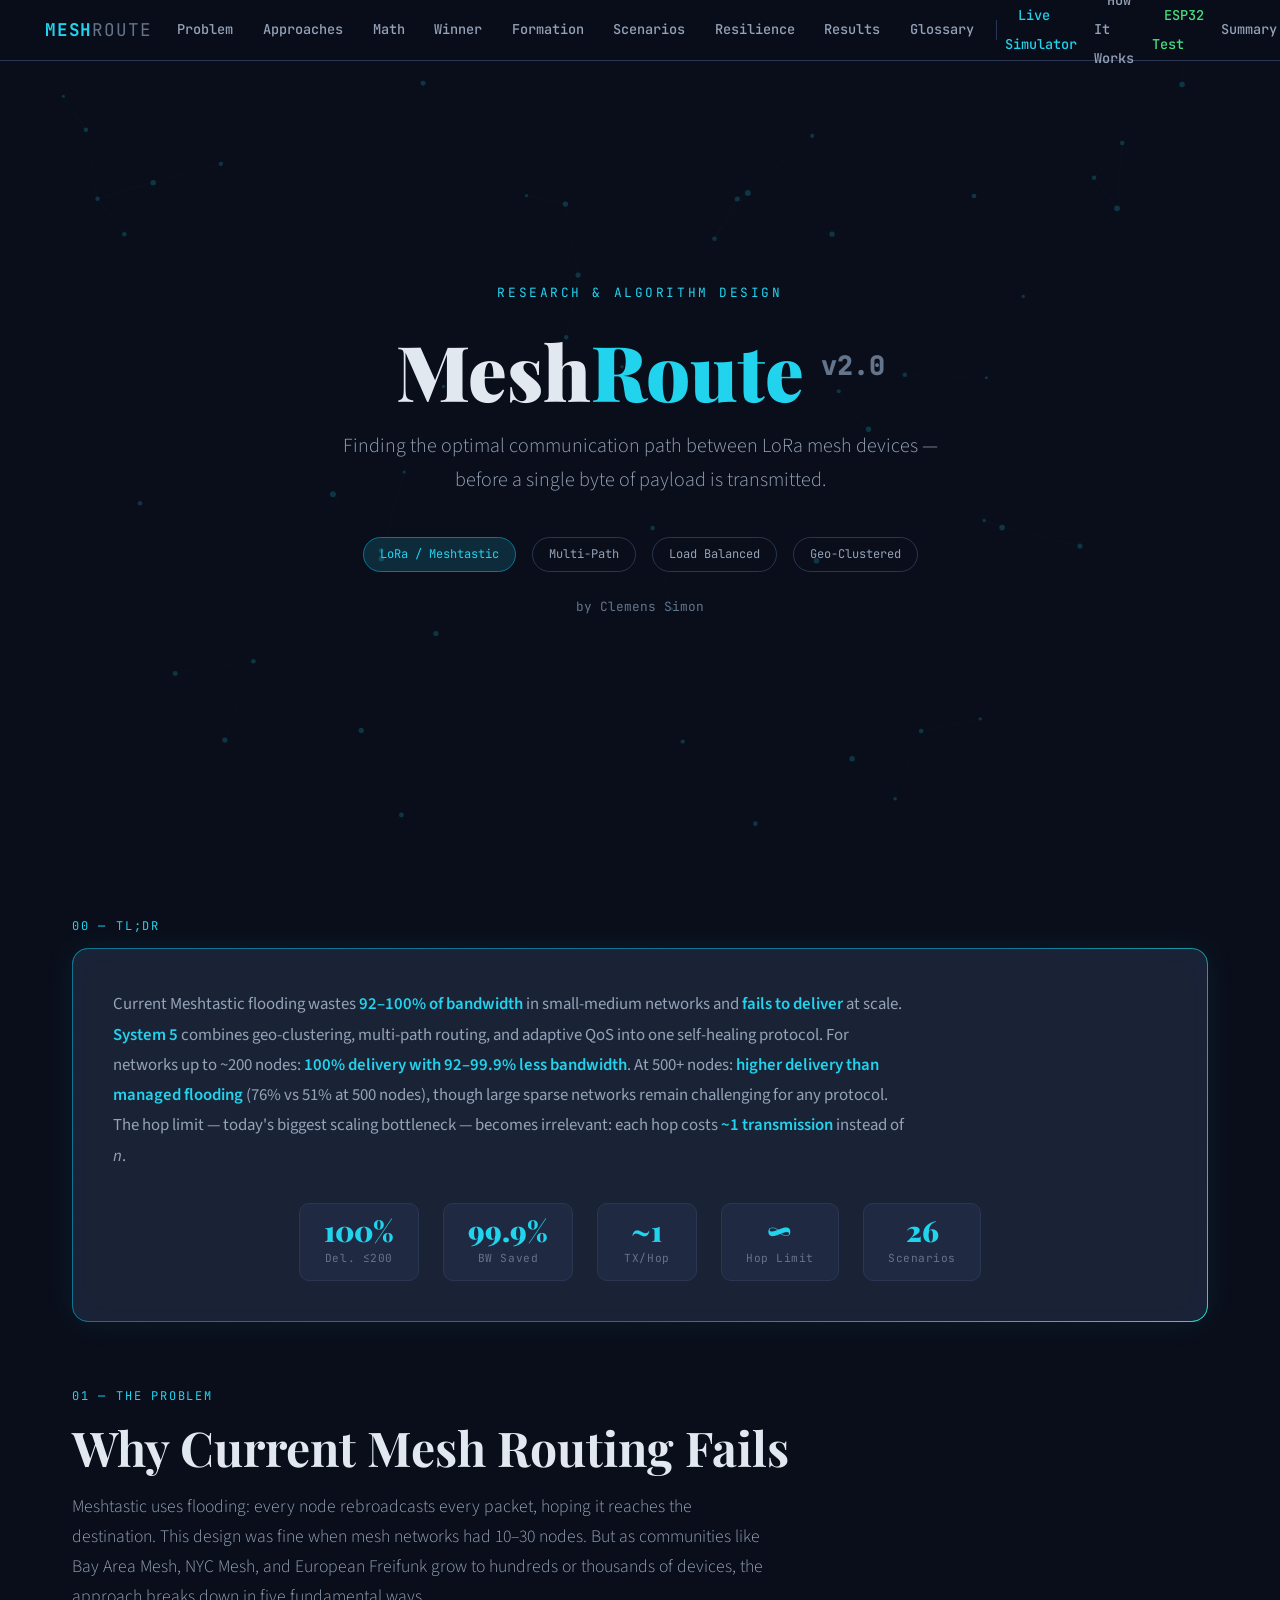
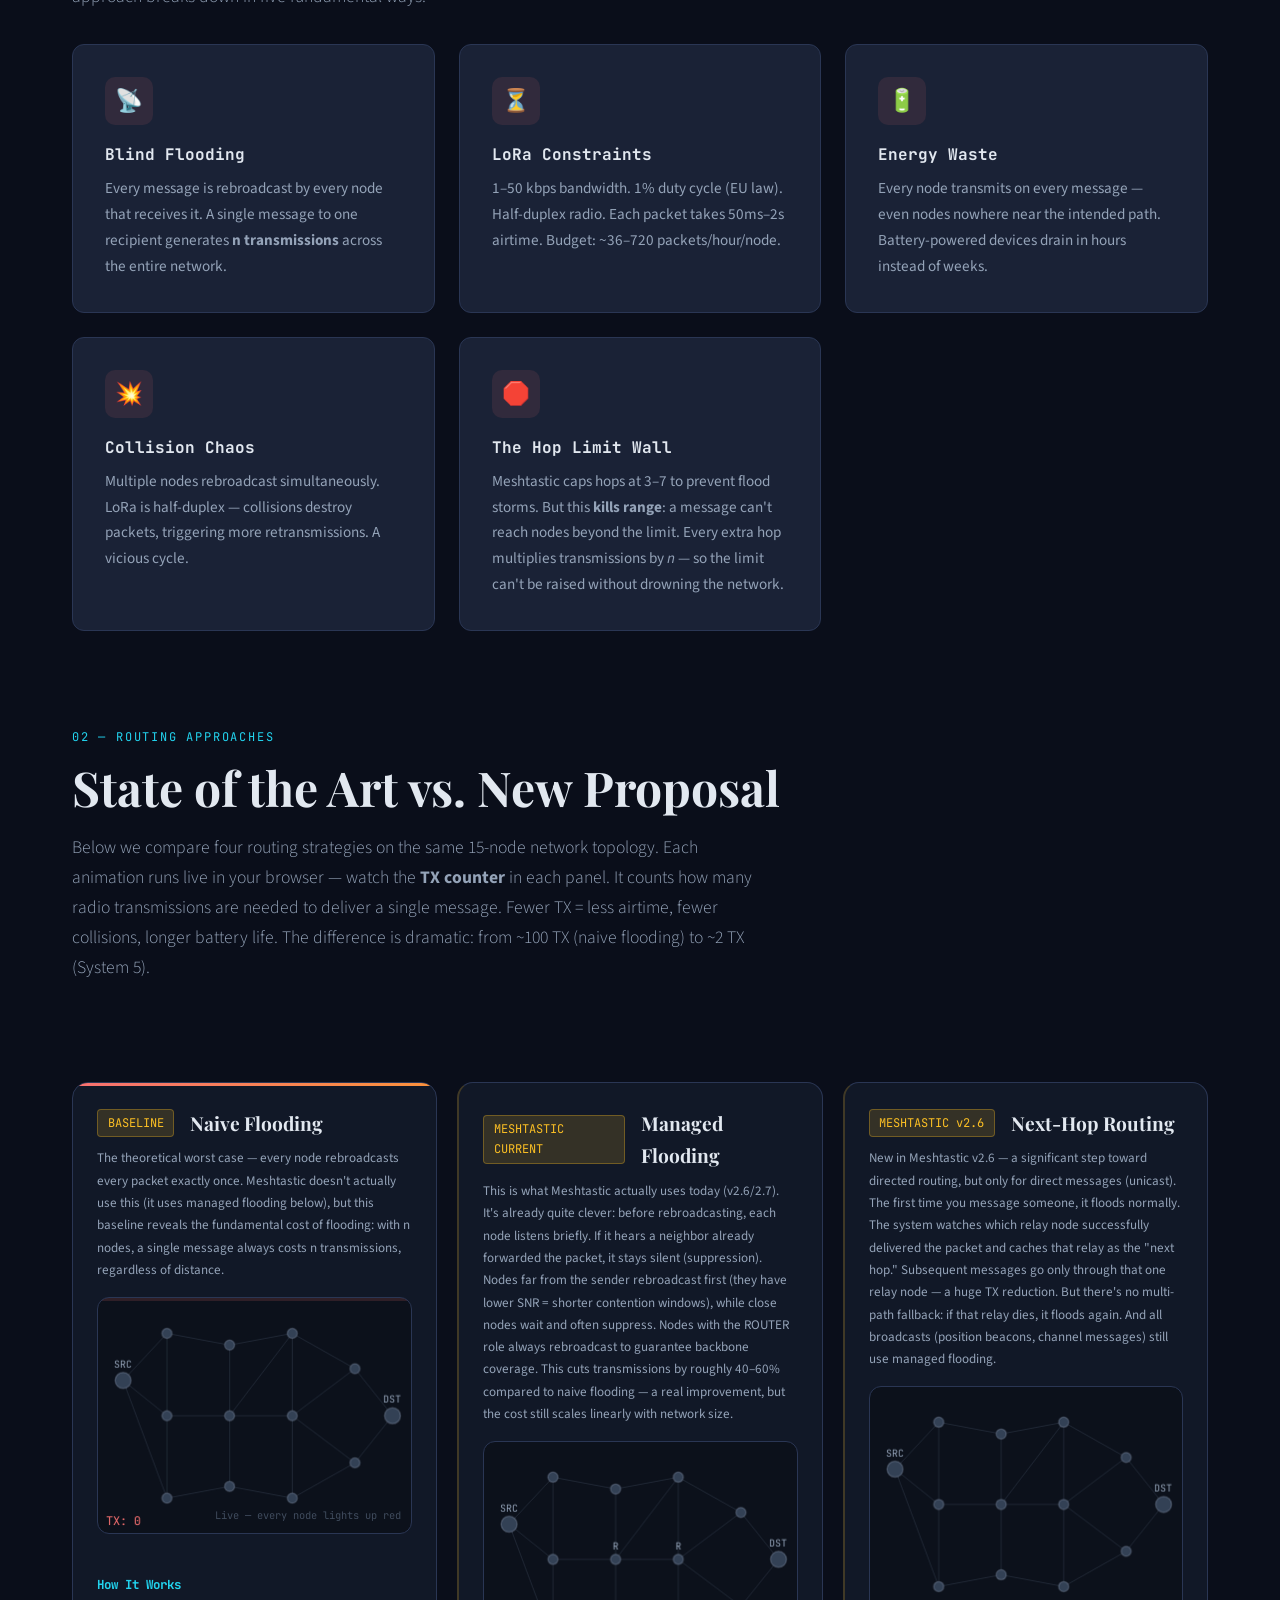
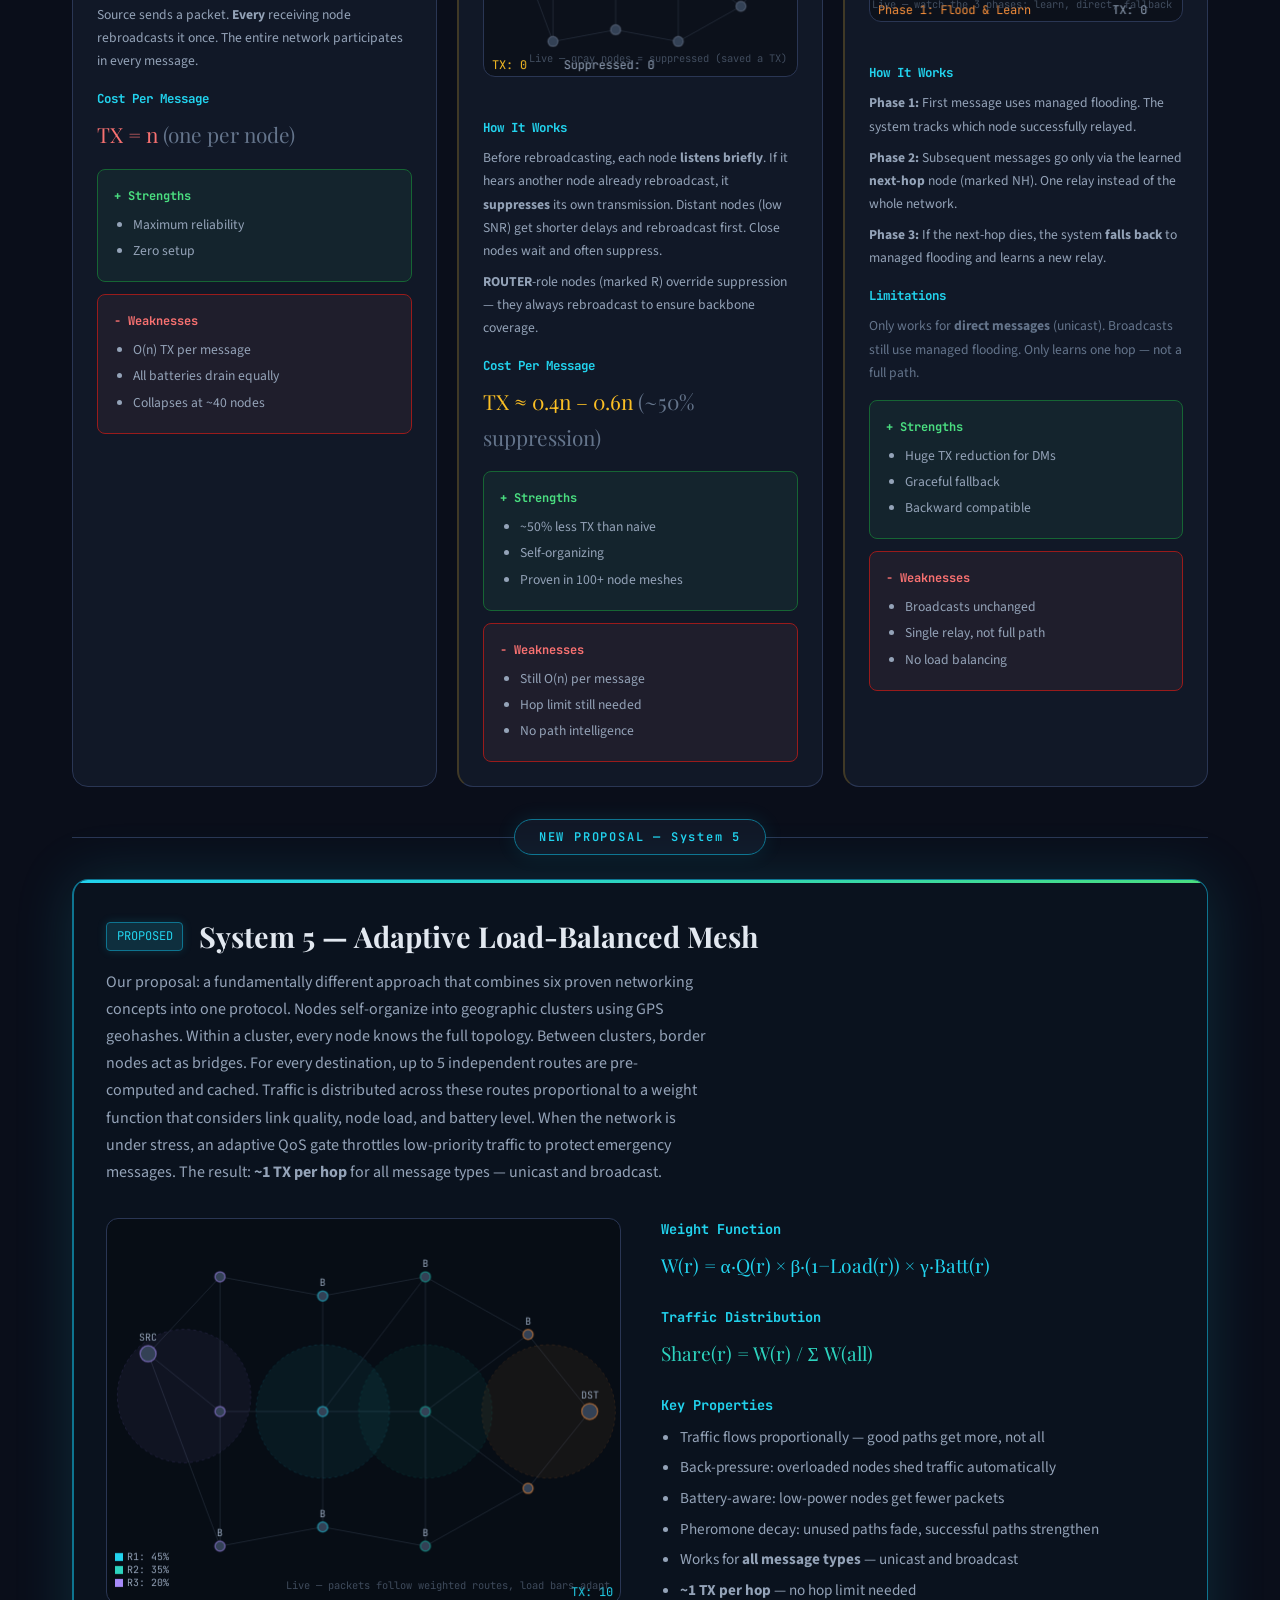
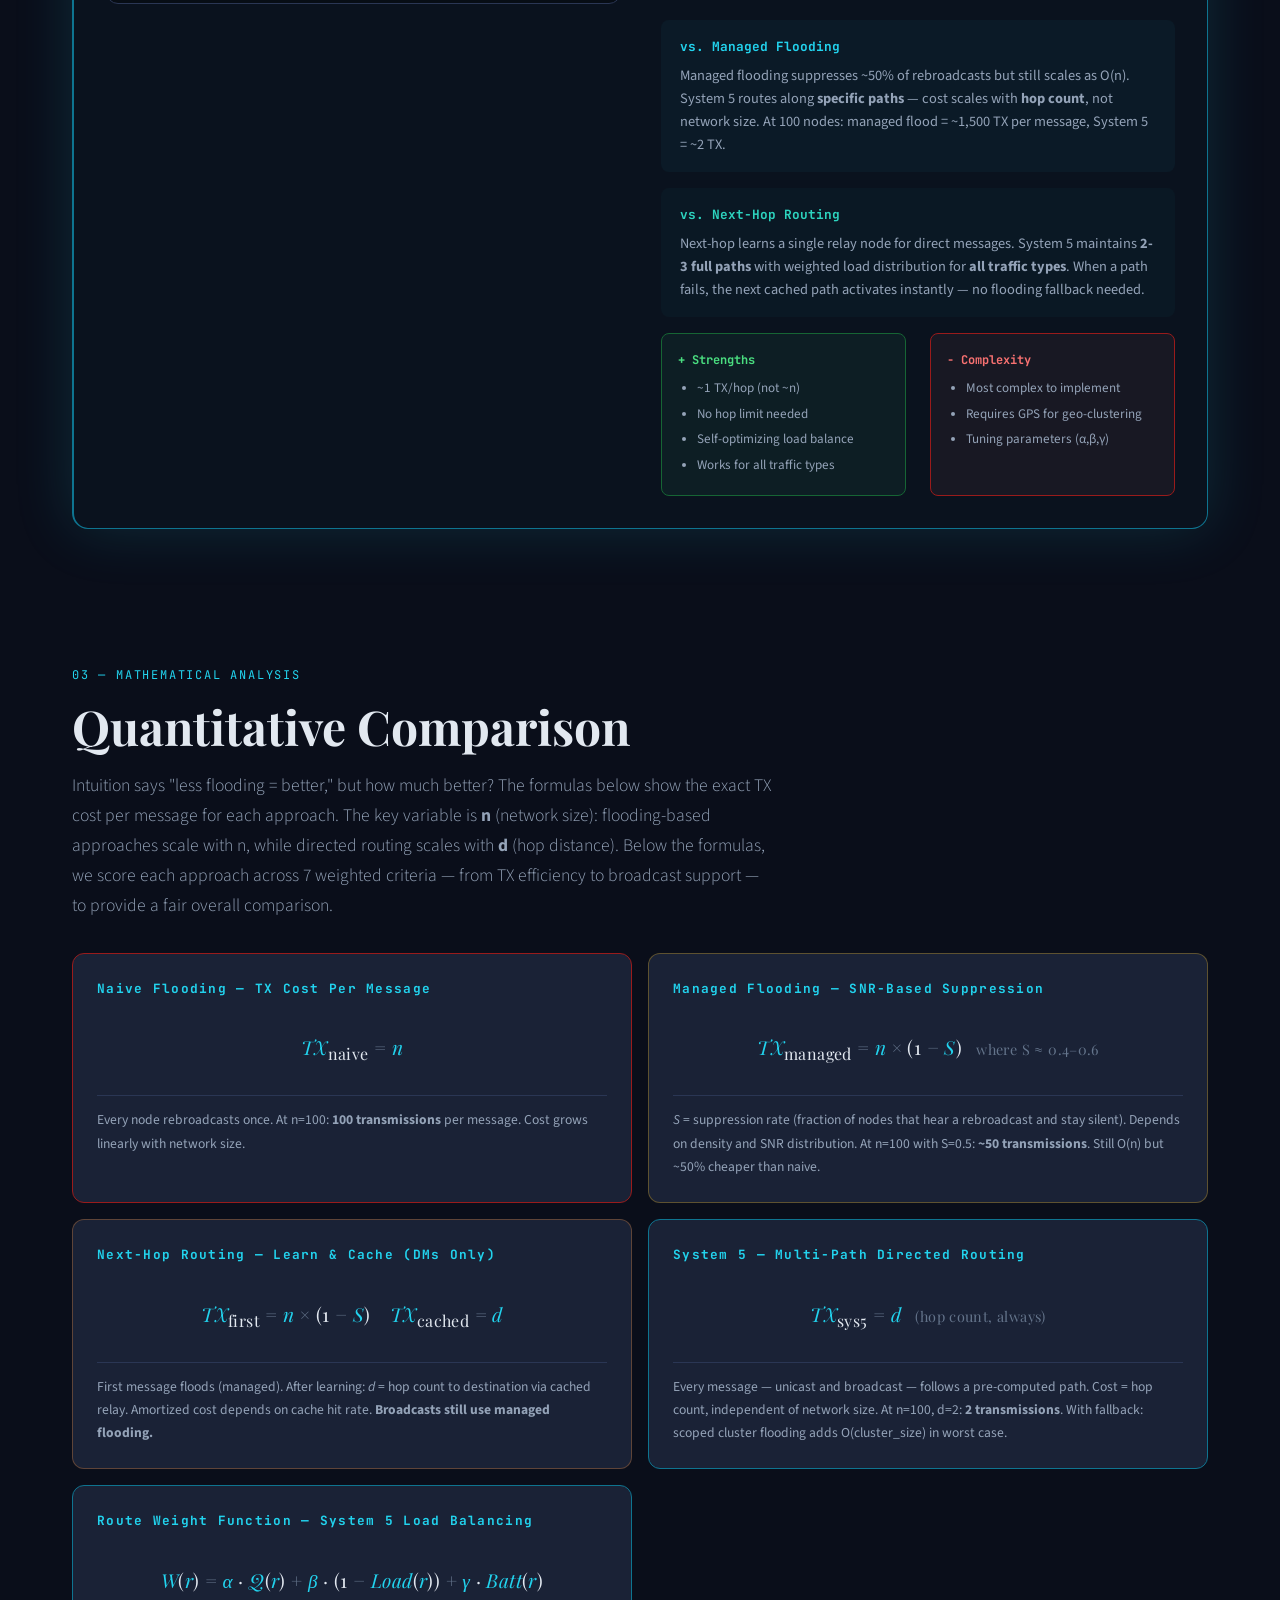
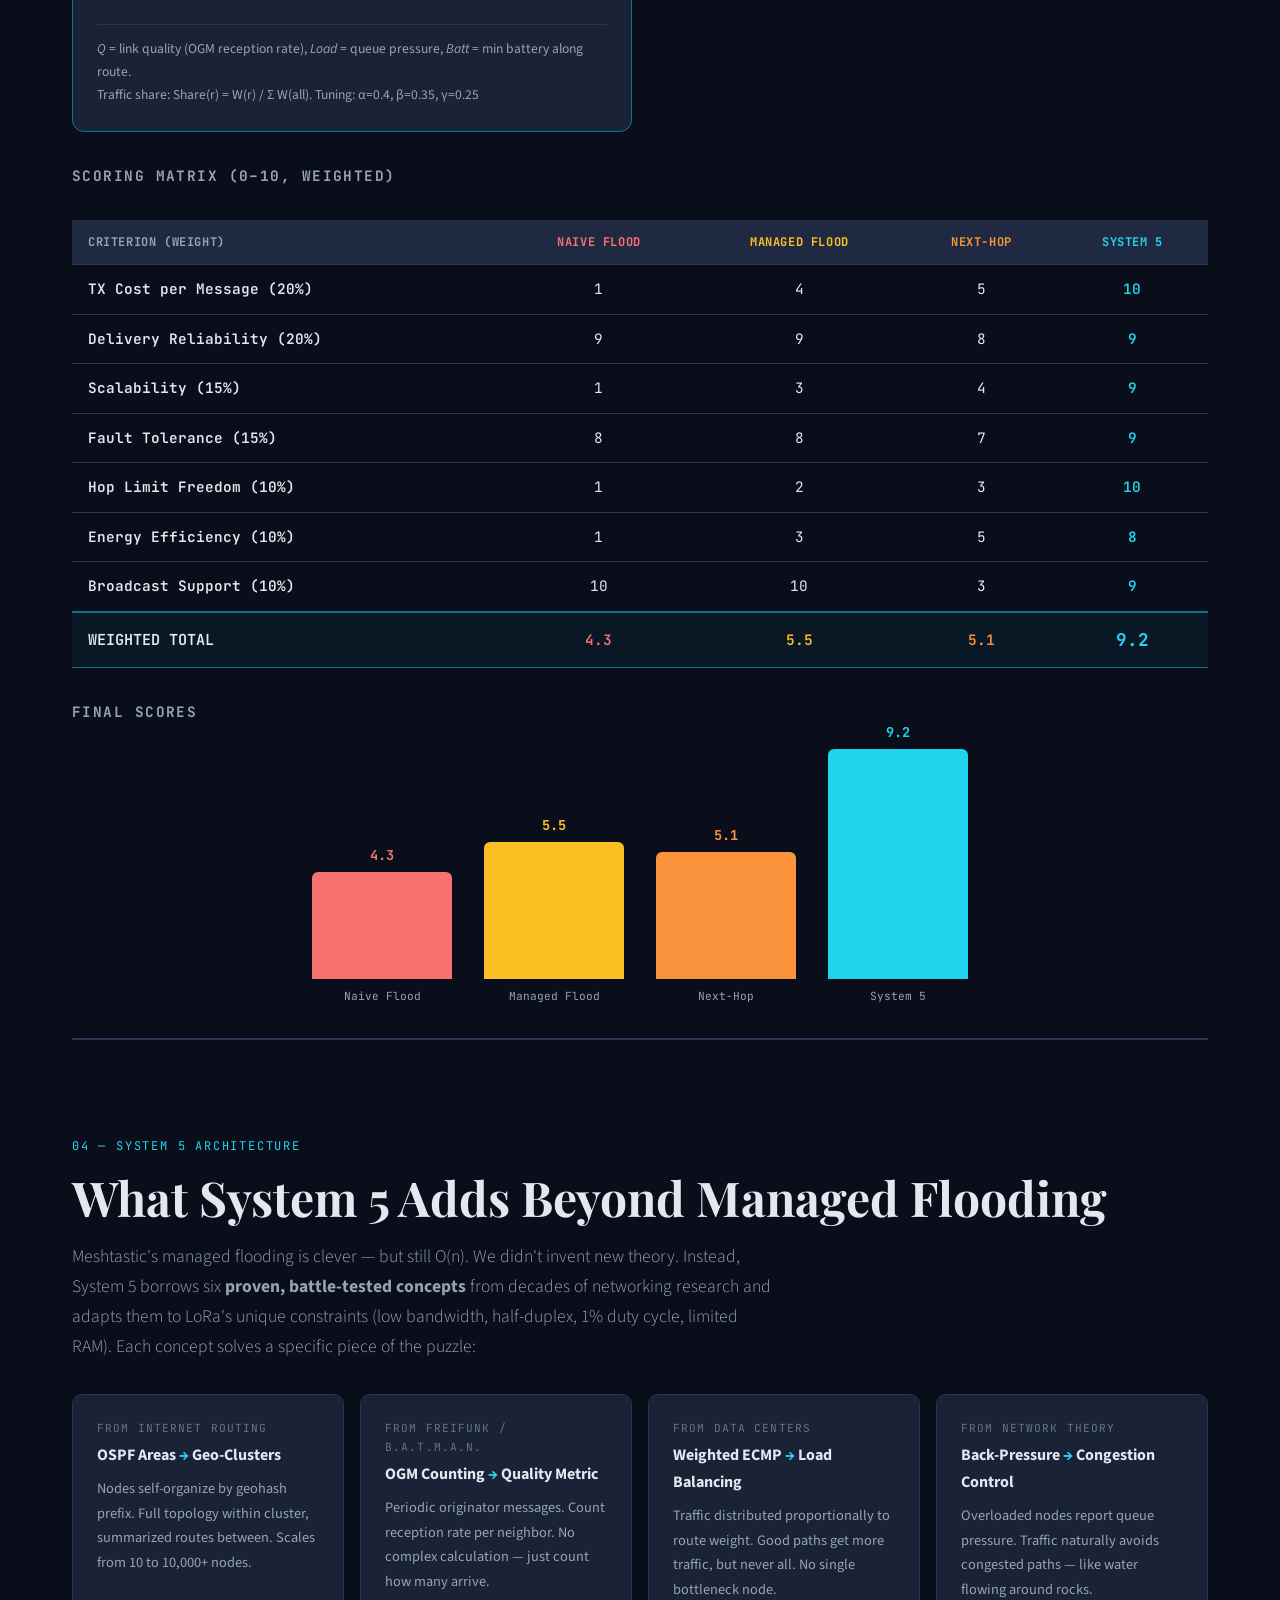
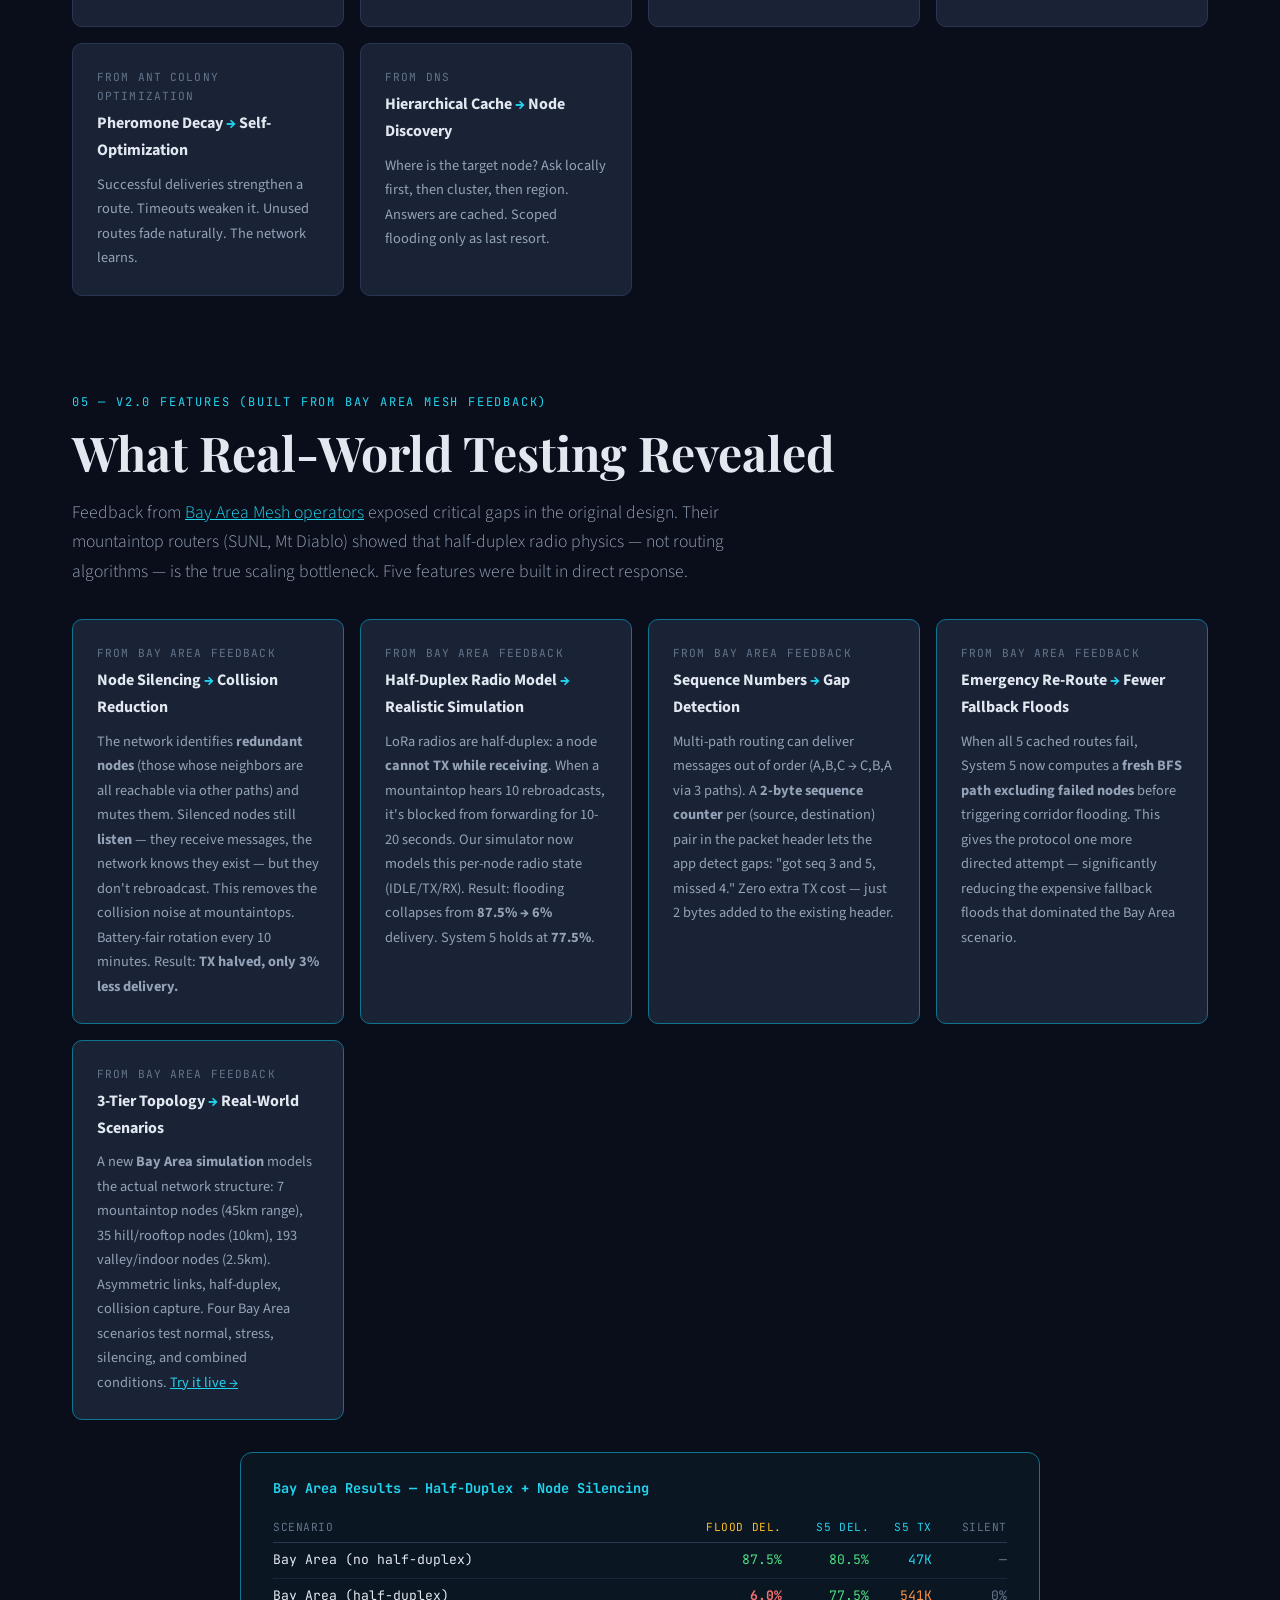
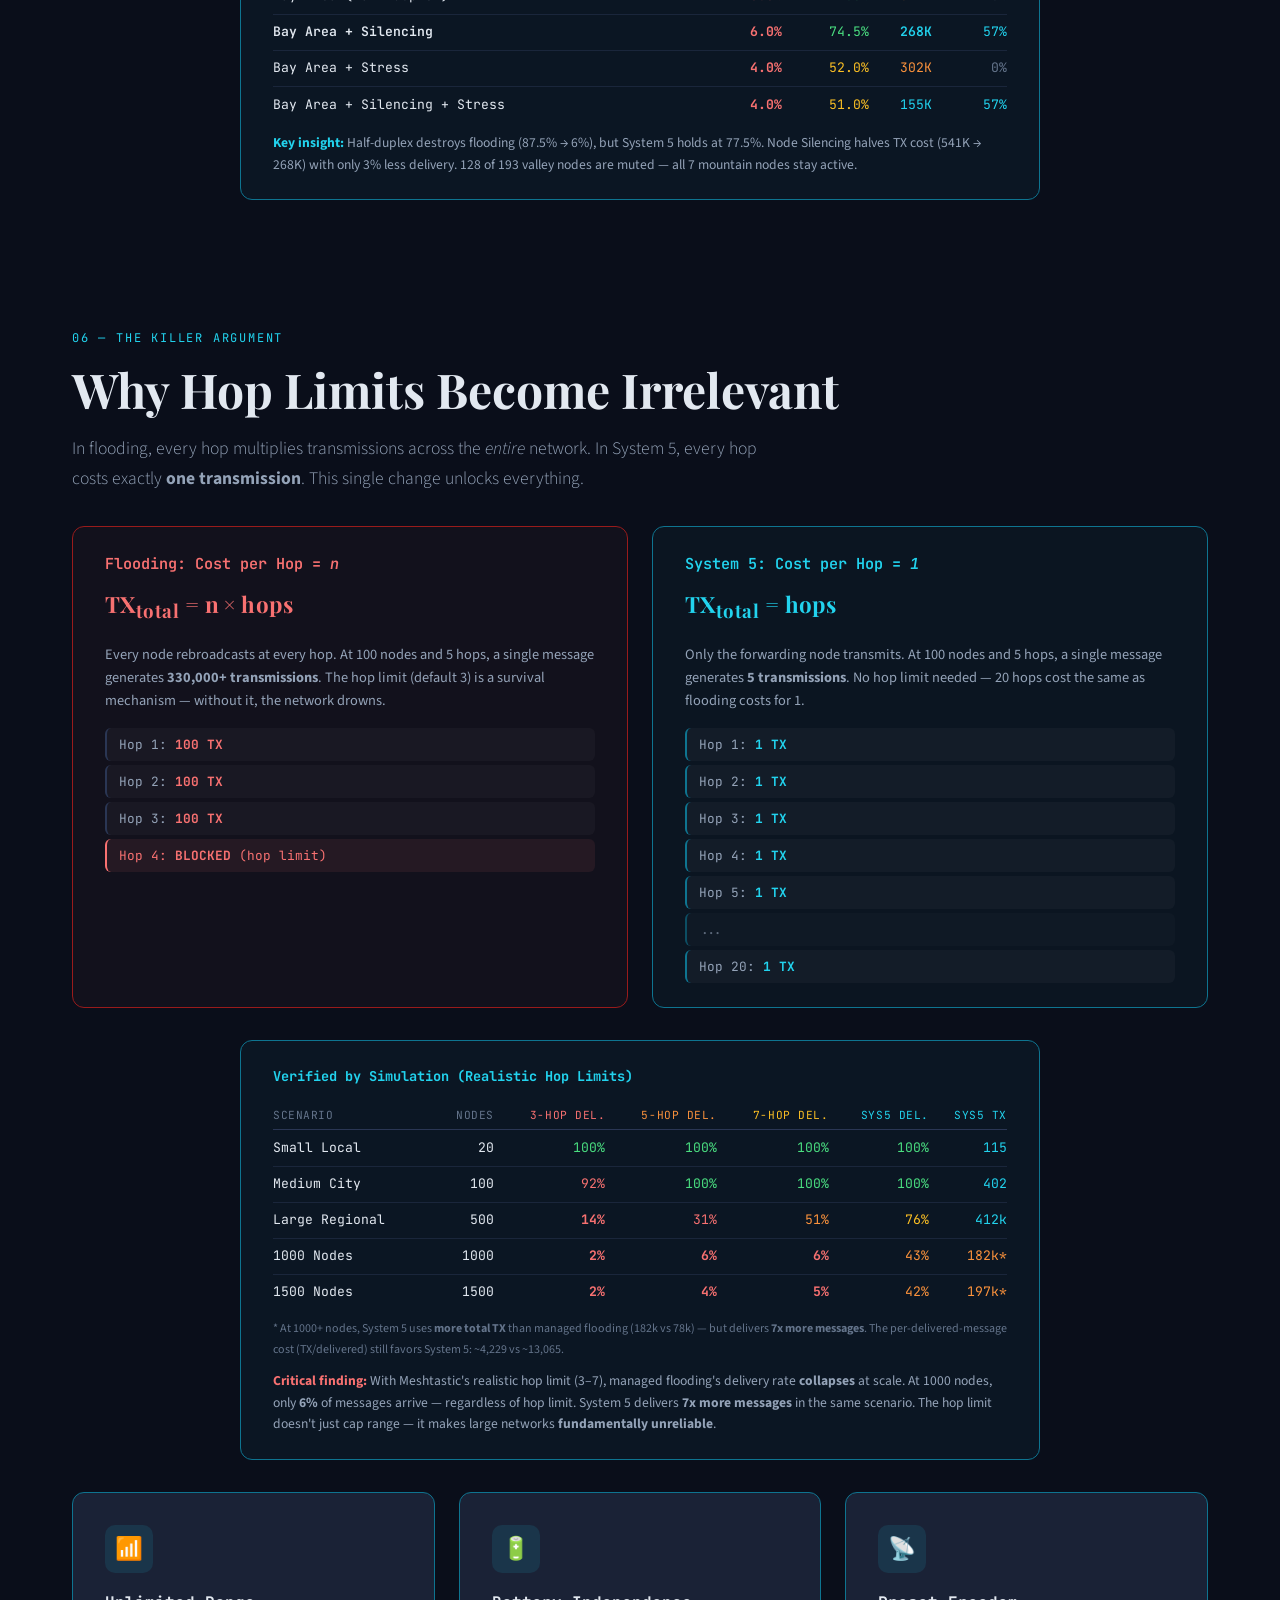
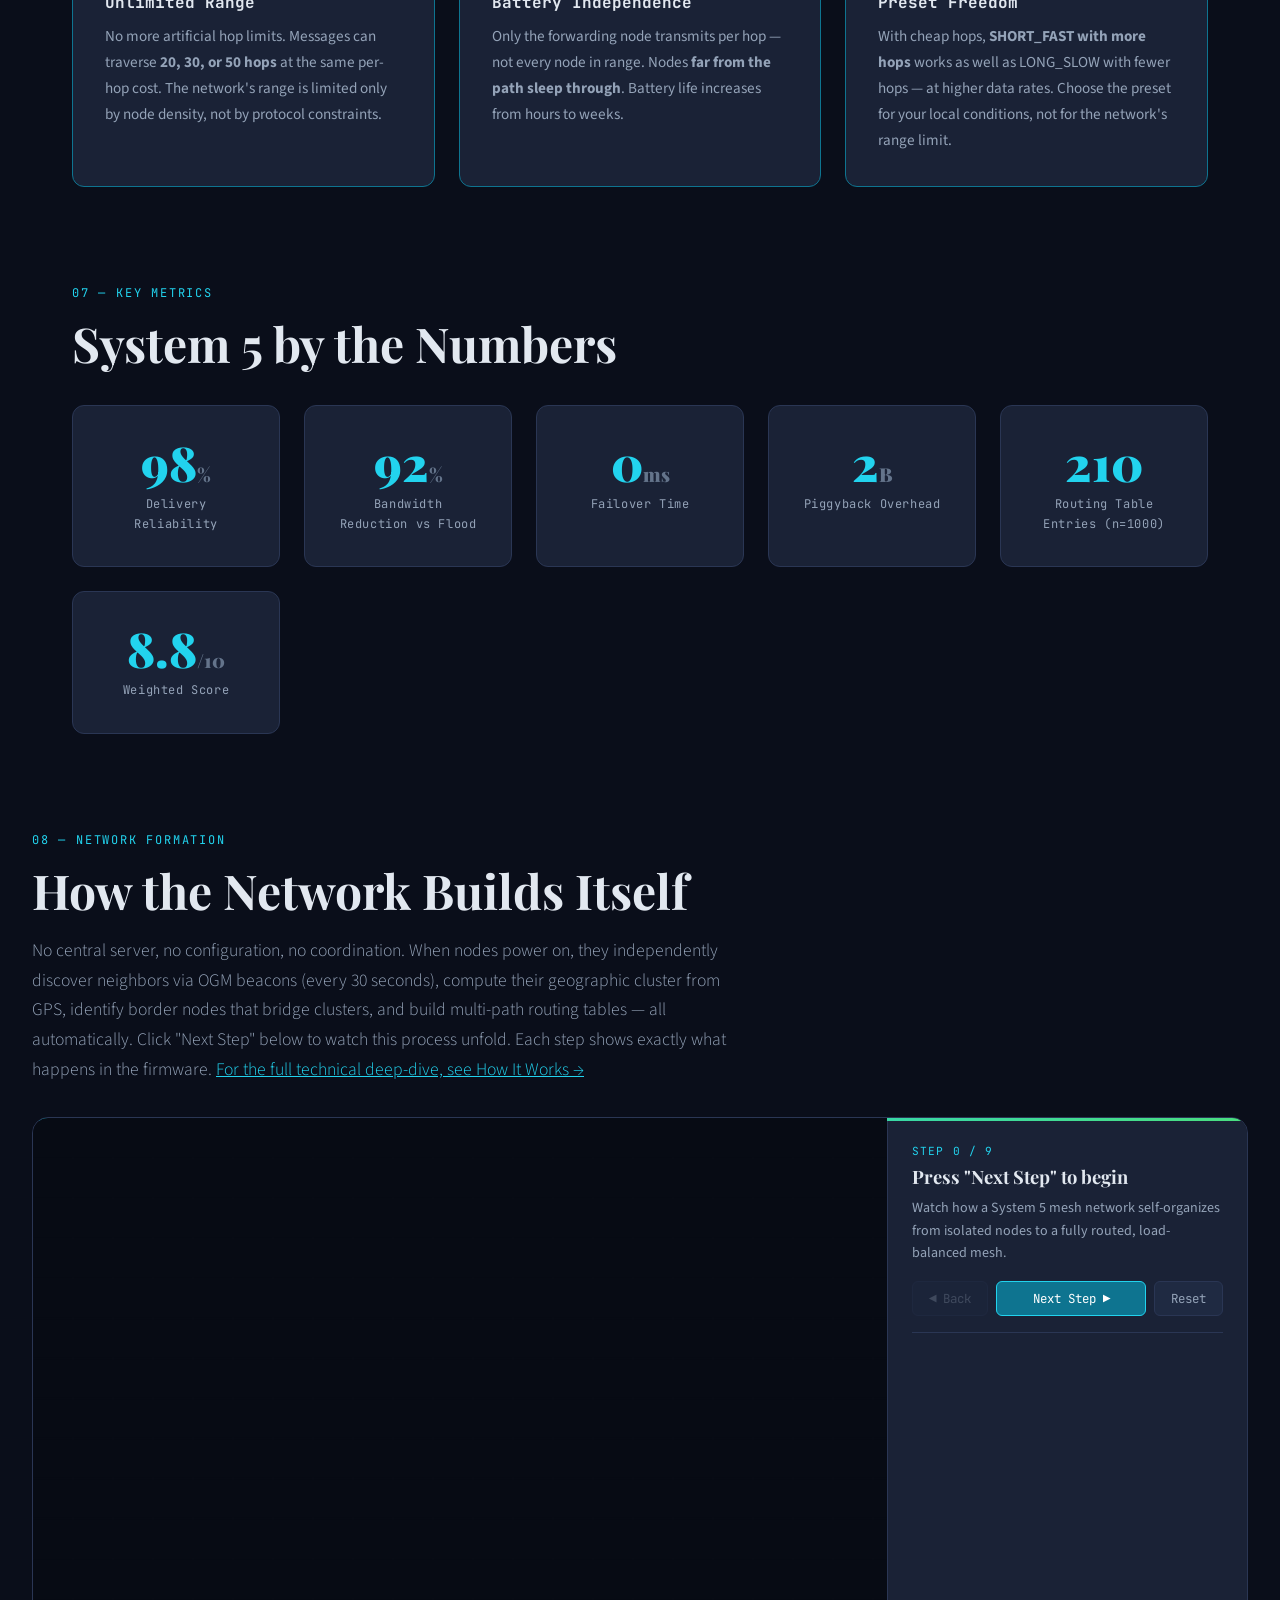
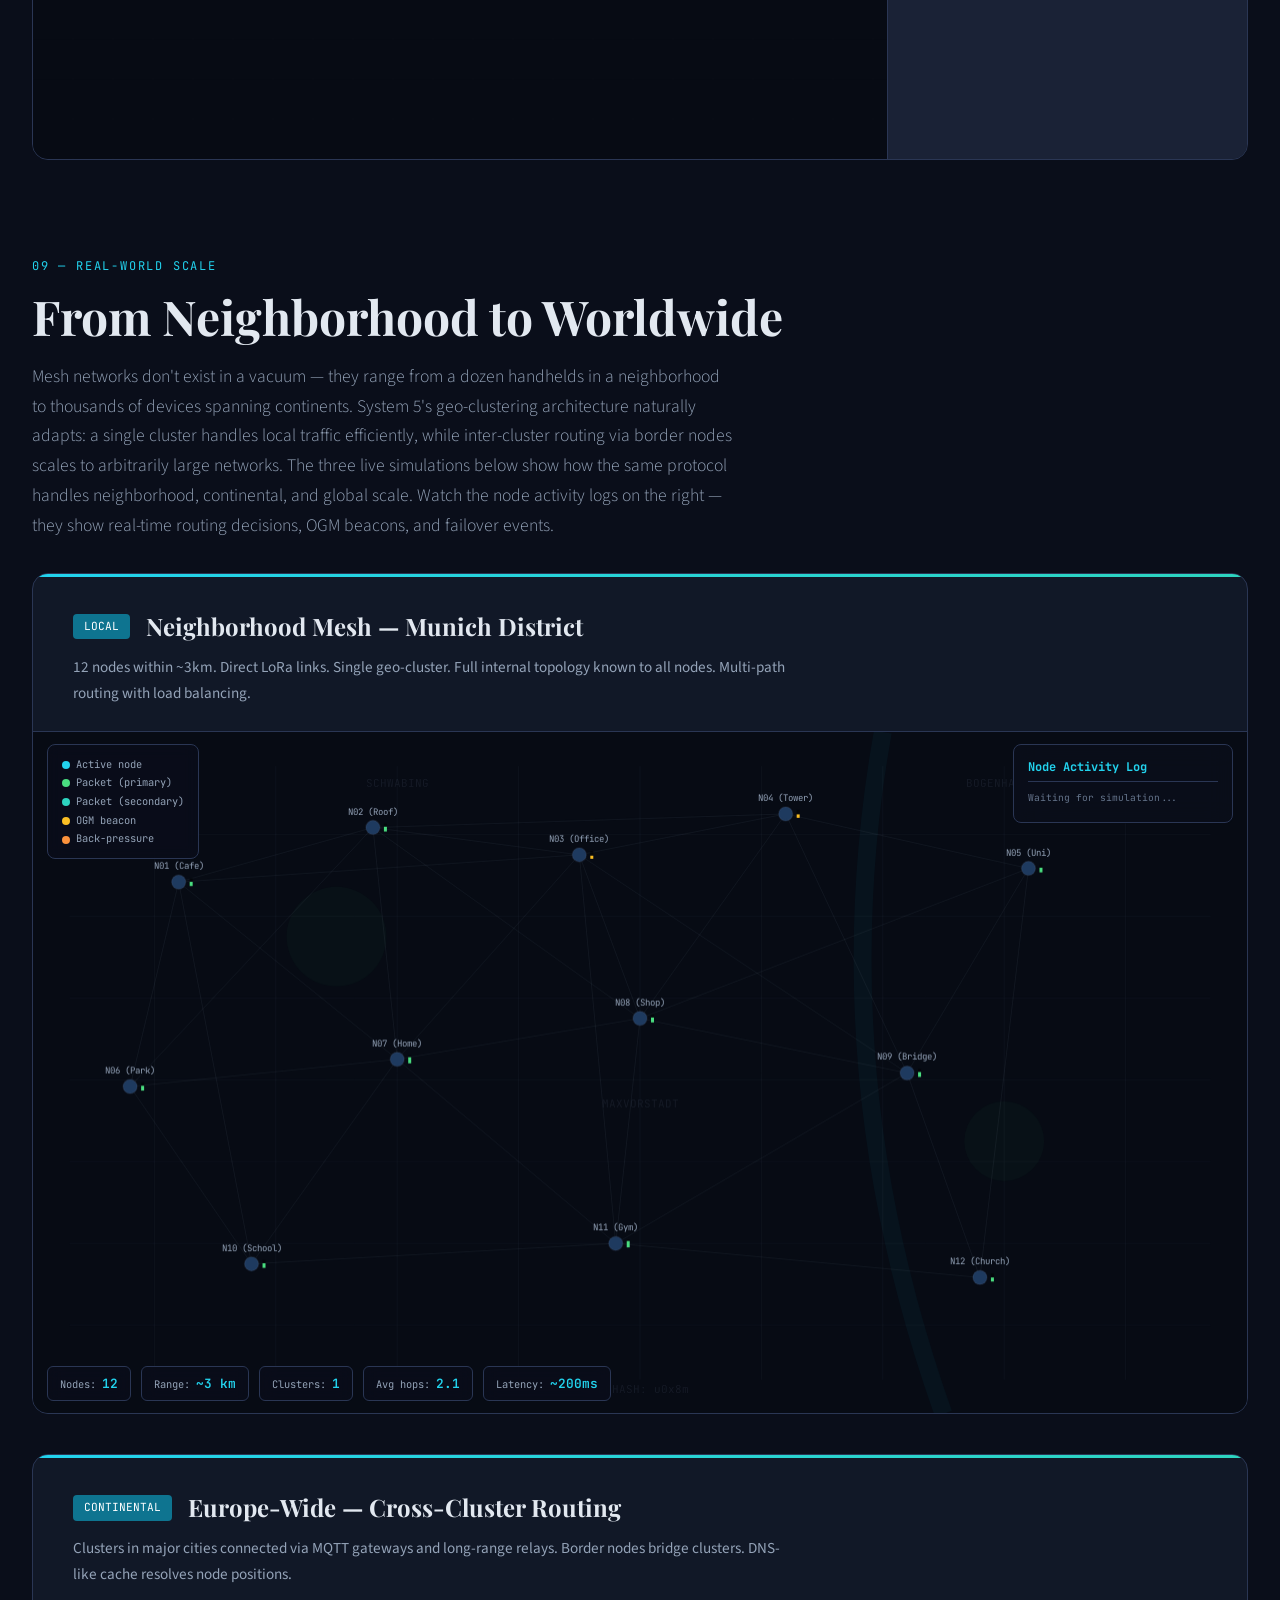
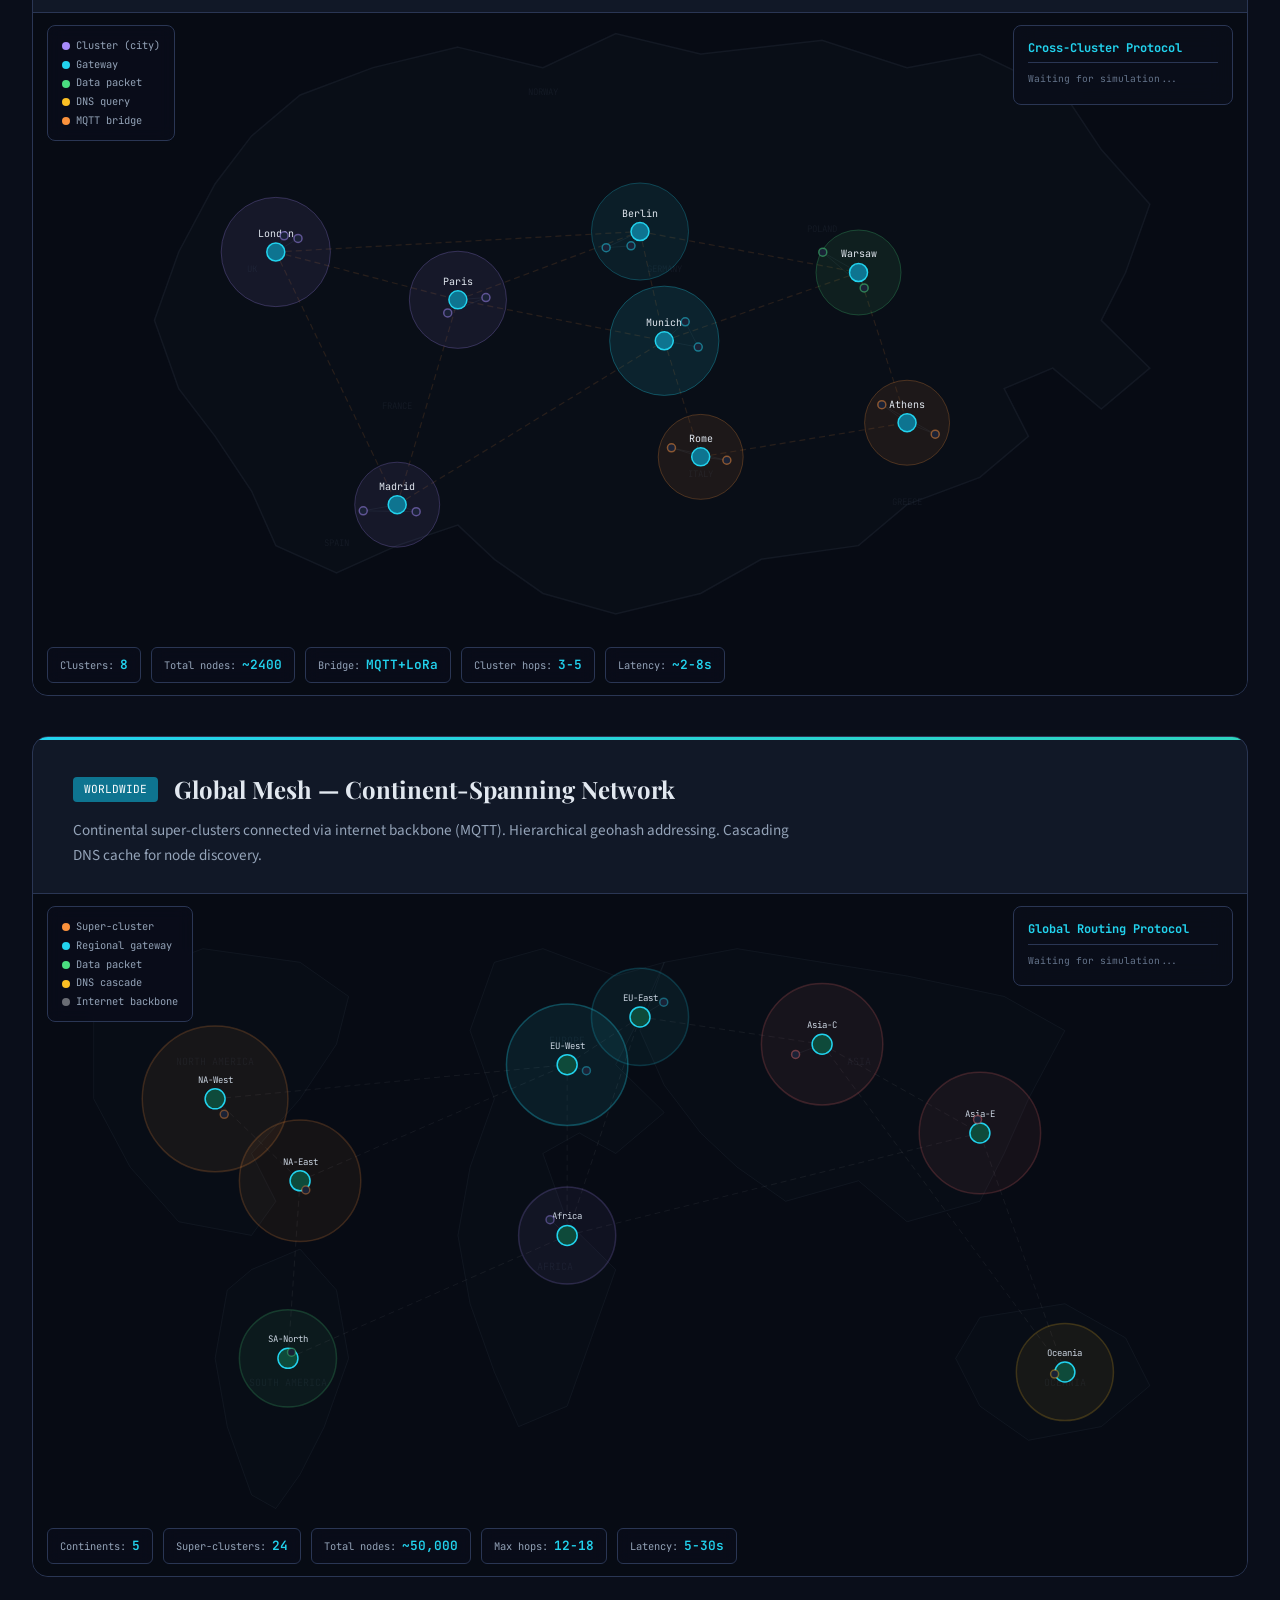
==== commit c1e94590: "Add complete German translation with EN/DE language switcher German pages (de/): - de/index.html: Fu" ====
--- a/index.html
+++ b/index.html
@@ -28,6 +28,8 @@
       <li><a href="how-it-works.html">How It Works</a></li>
       <li><a href="docs/esp-test-results.html" style="color:var(--green)">ESP32 Test</a></li>
       <li><a href="summary.html">Summary</a></li>
+      <li class="nav-sep"></li>
+      <li><a href="de/index.html" style="color:var(--orange);font-weight:600">DE</a></li>
     </ul>
   </div>
 </nav>
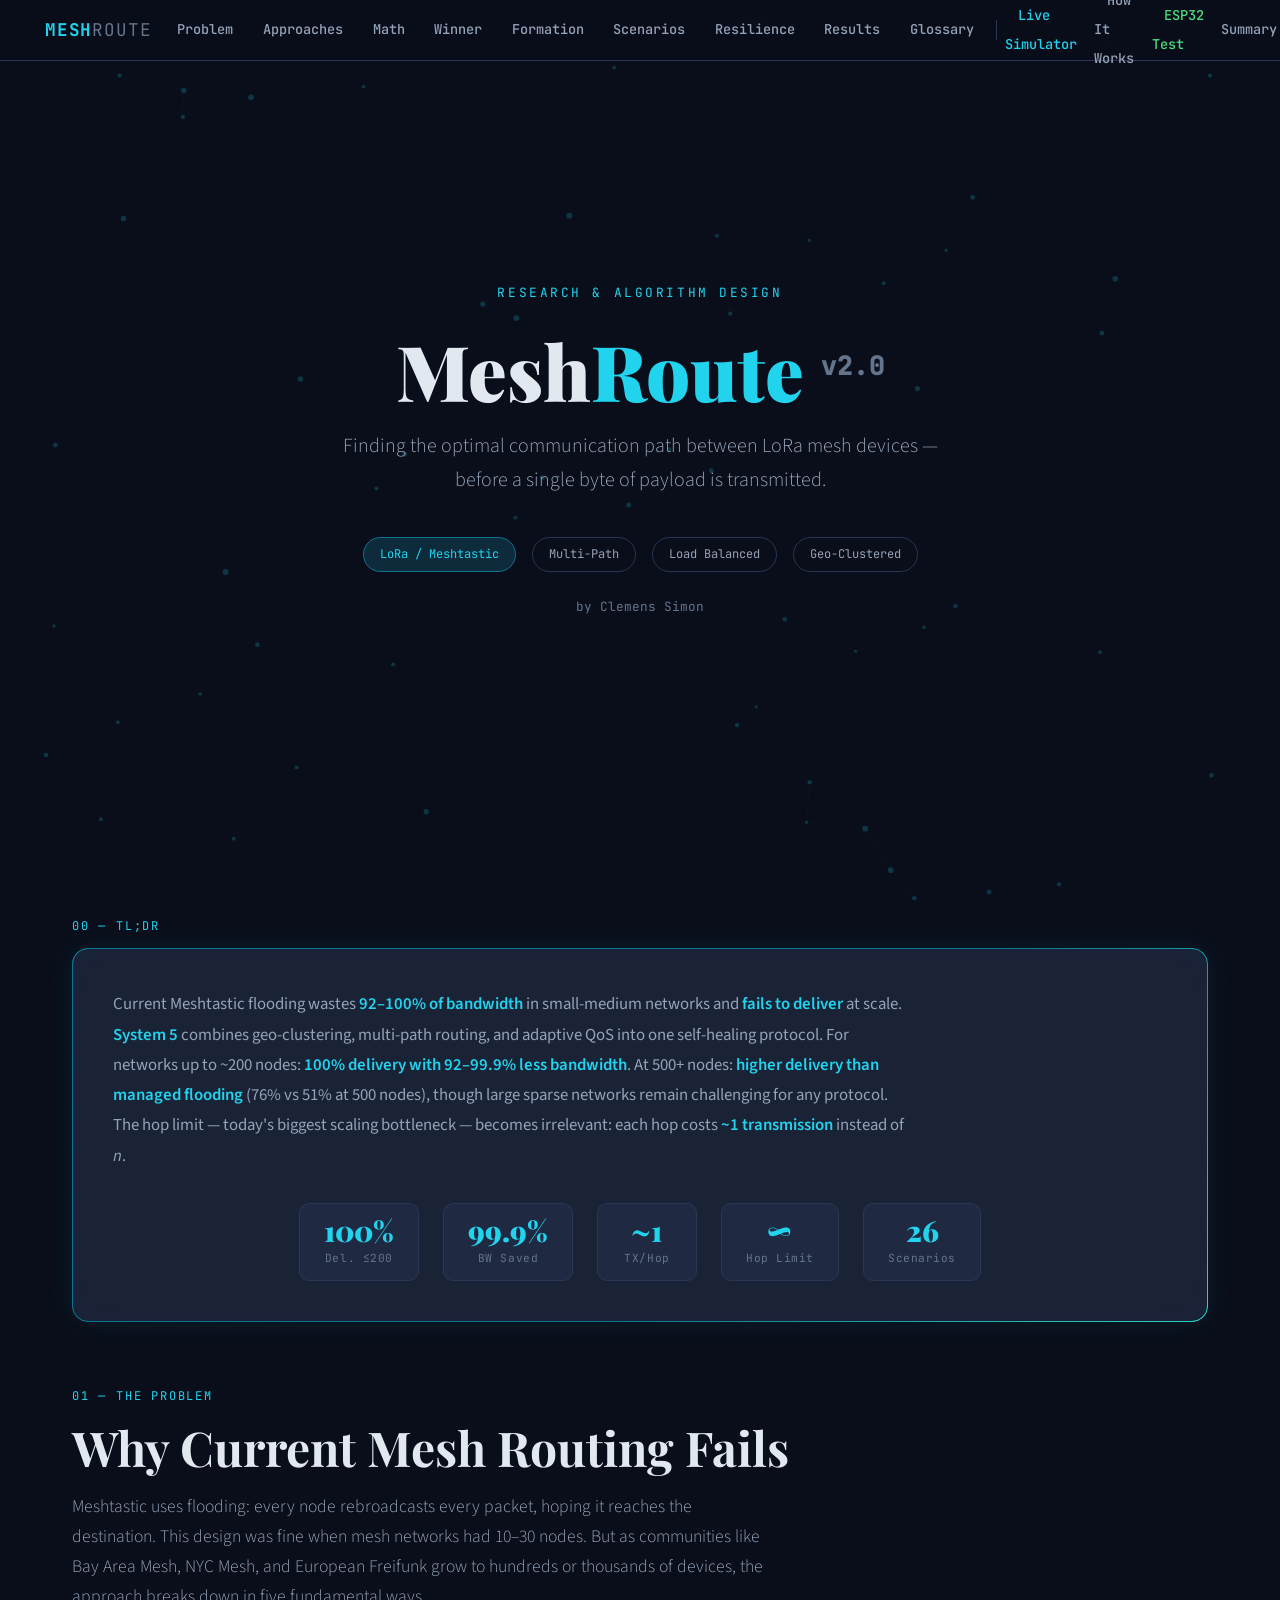
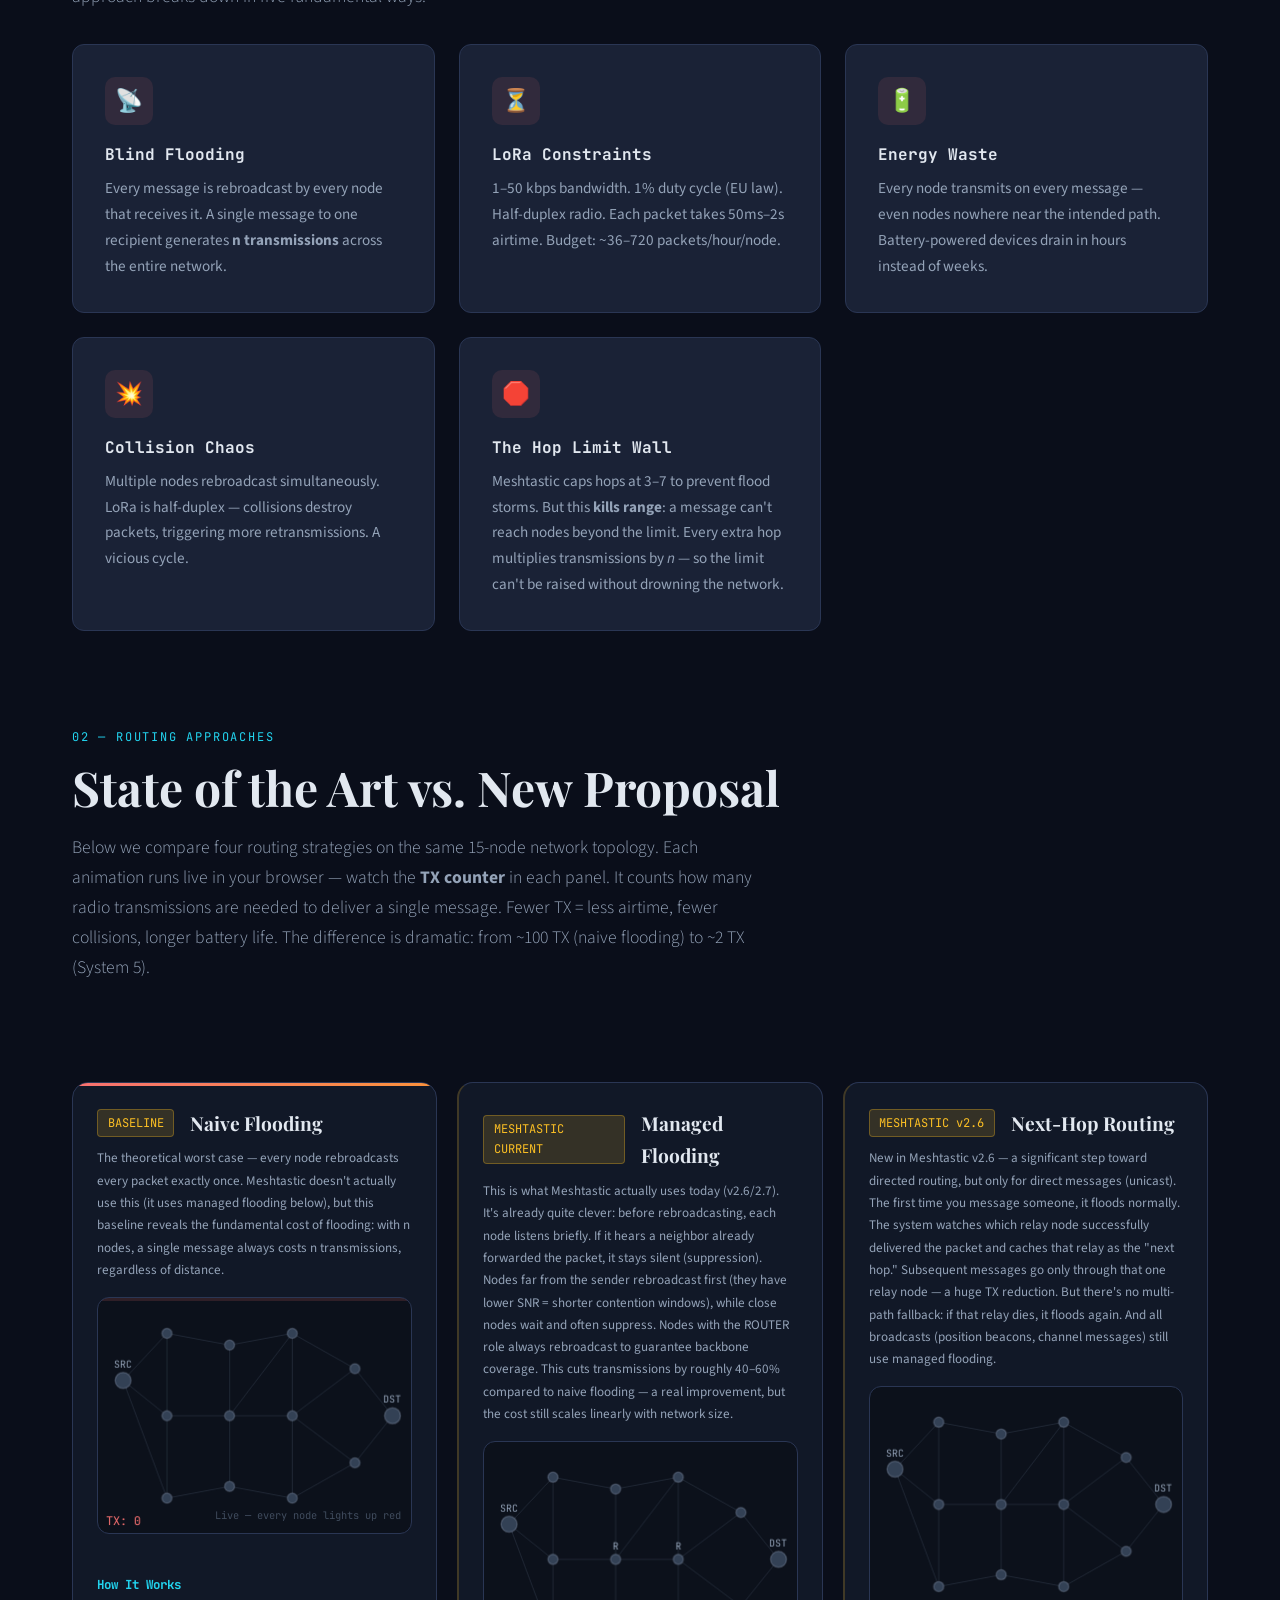
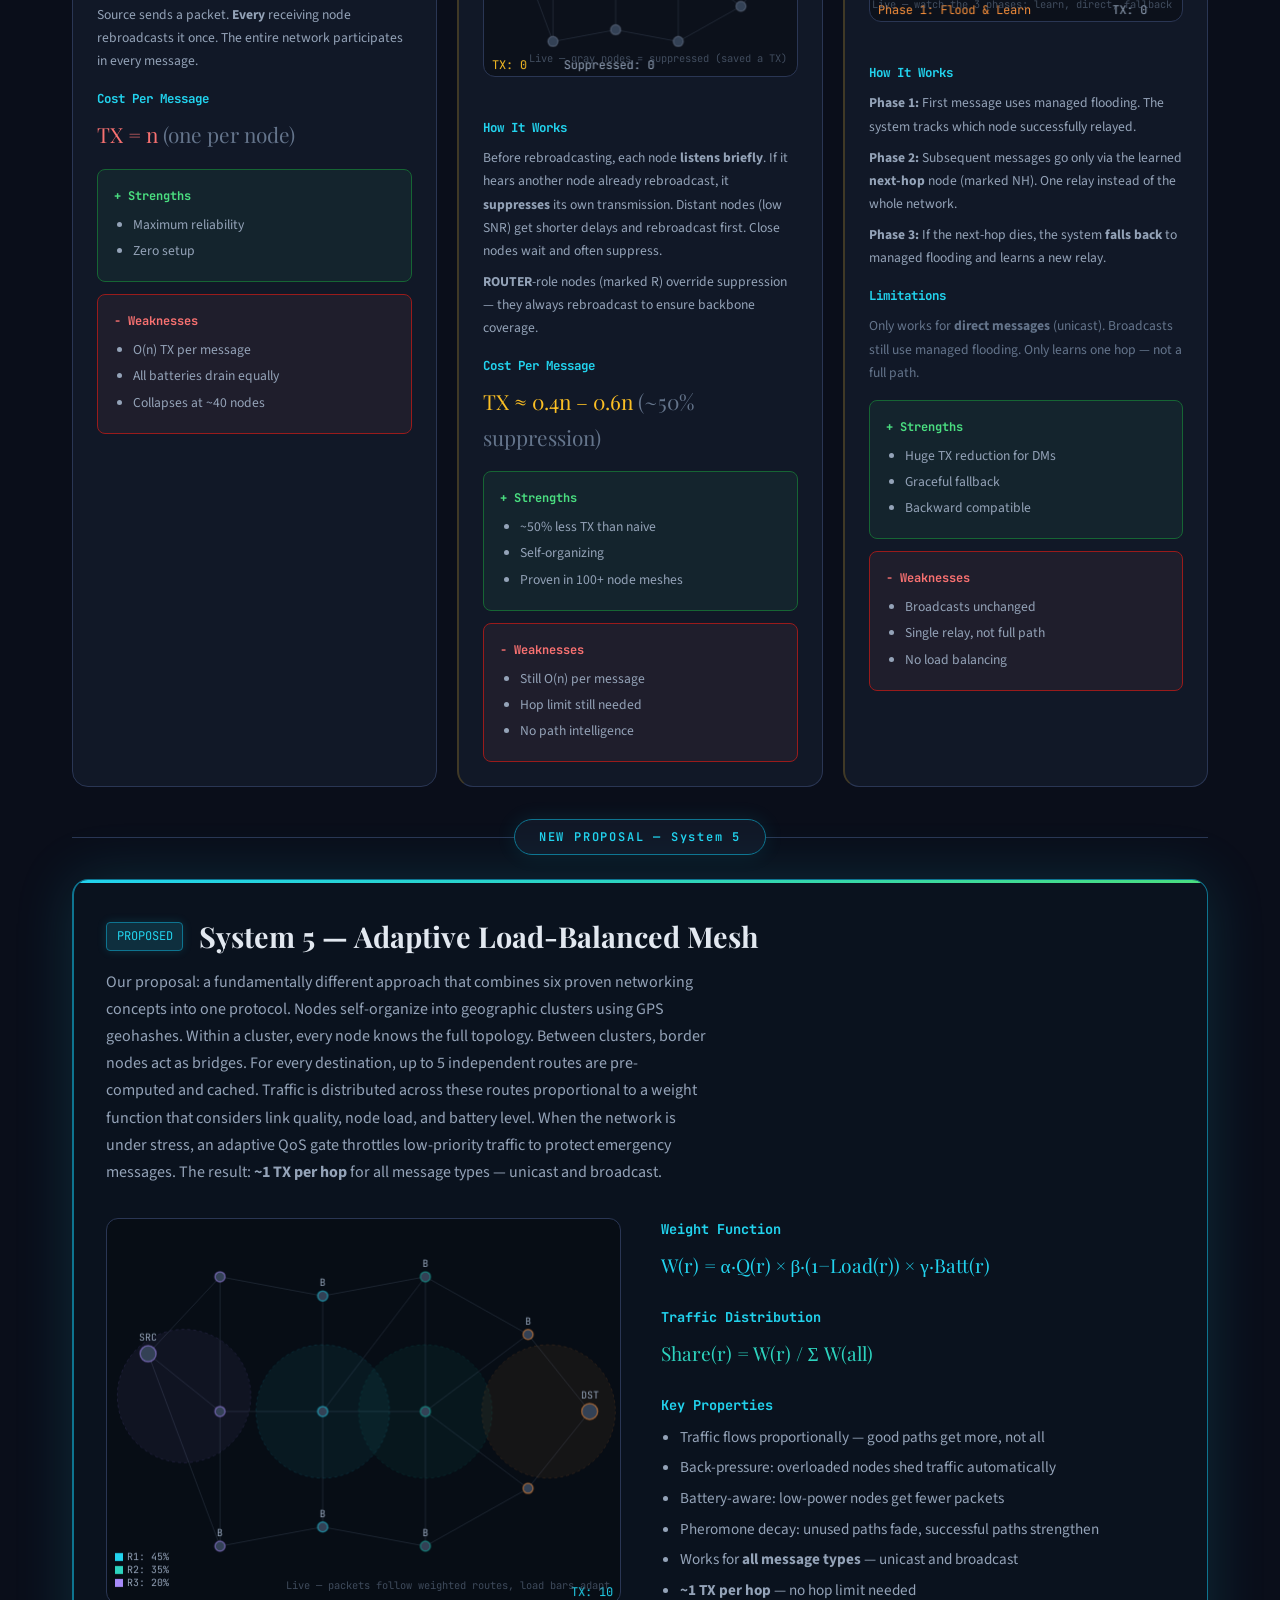
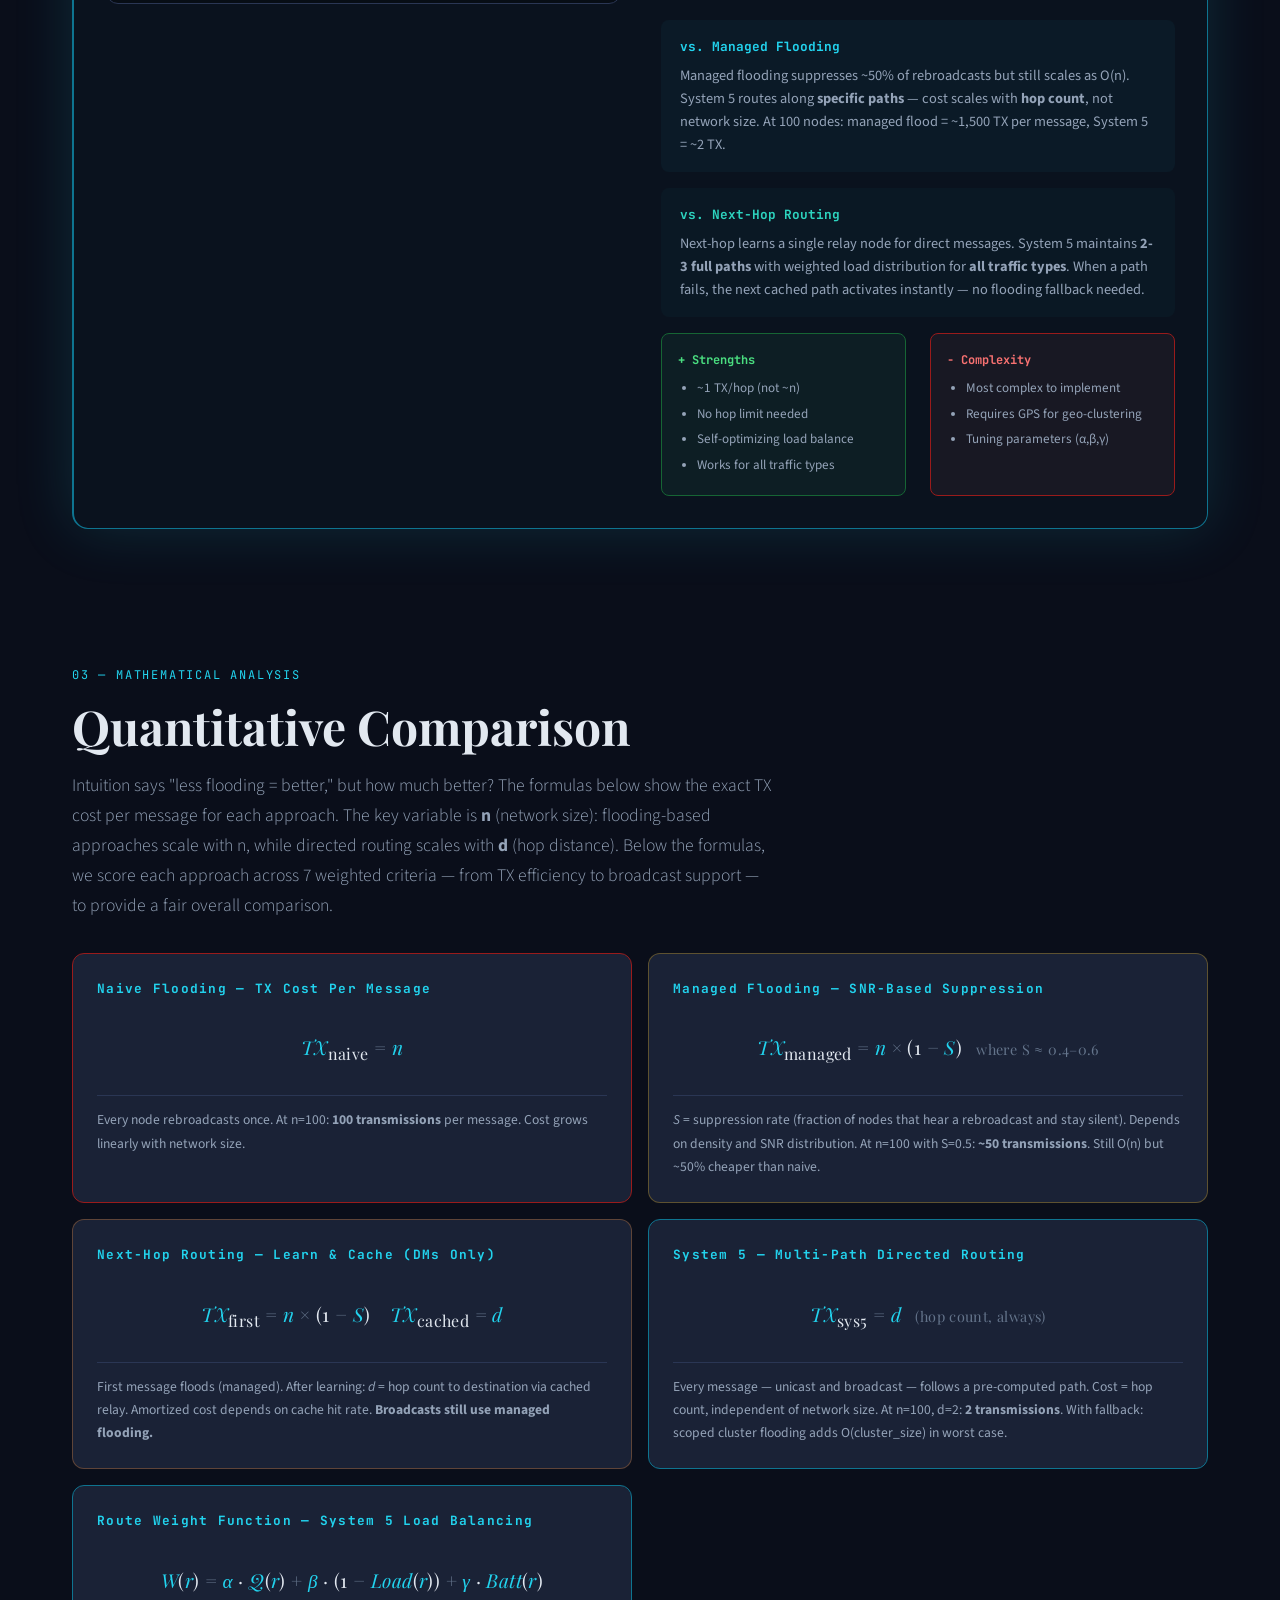
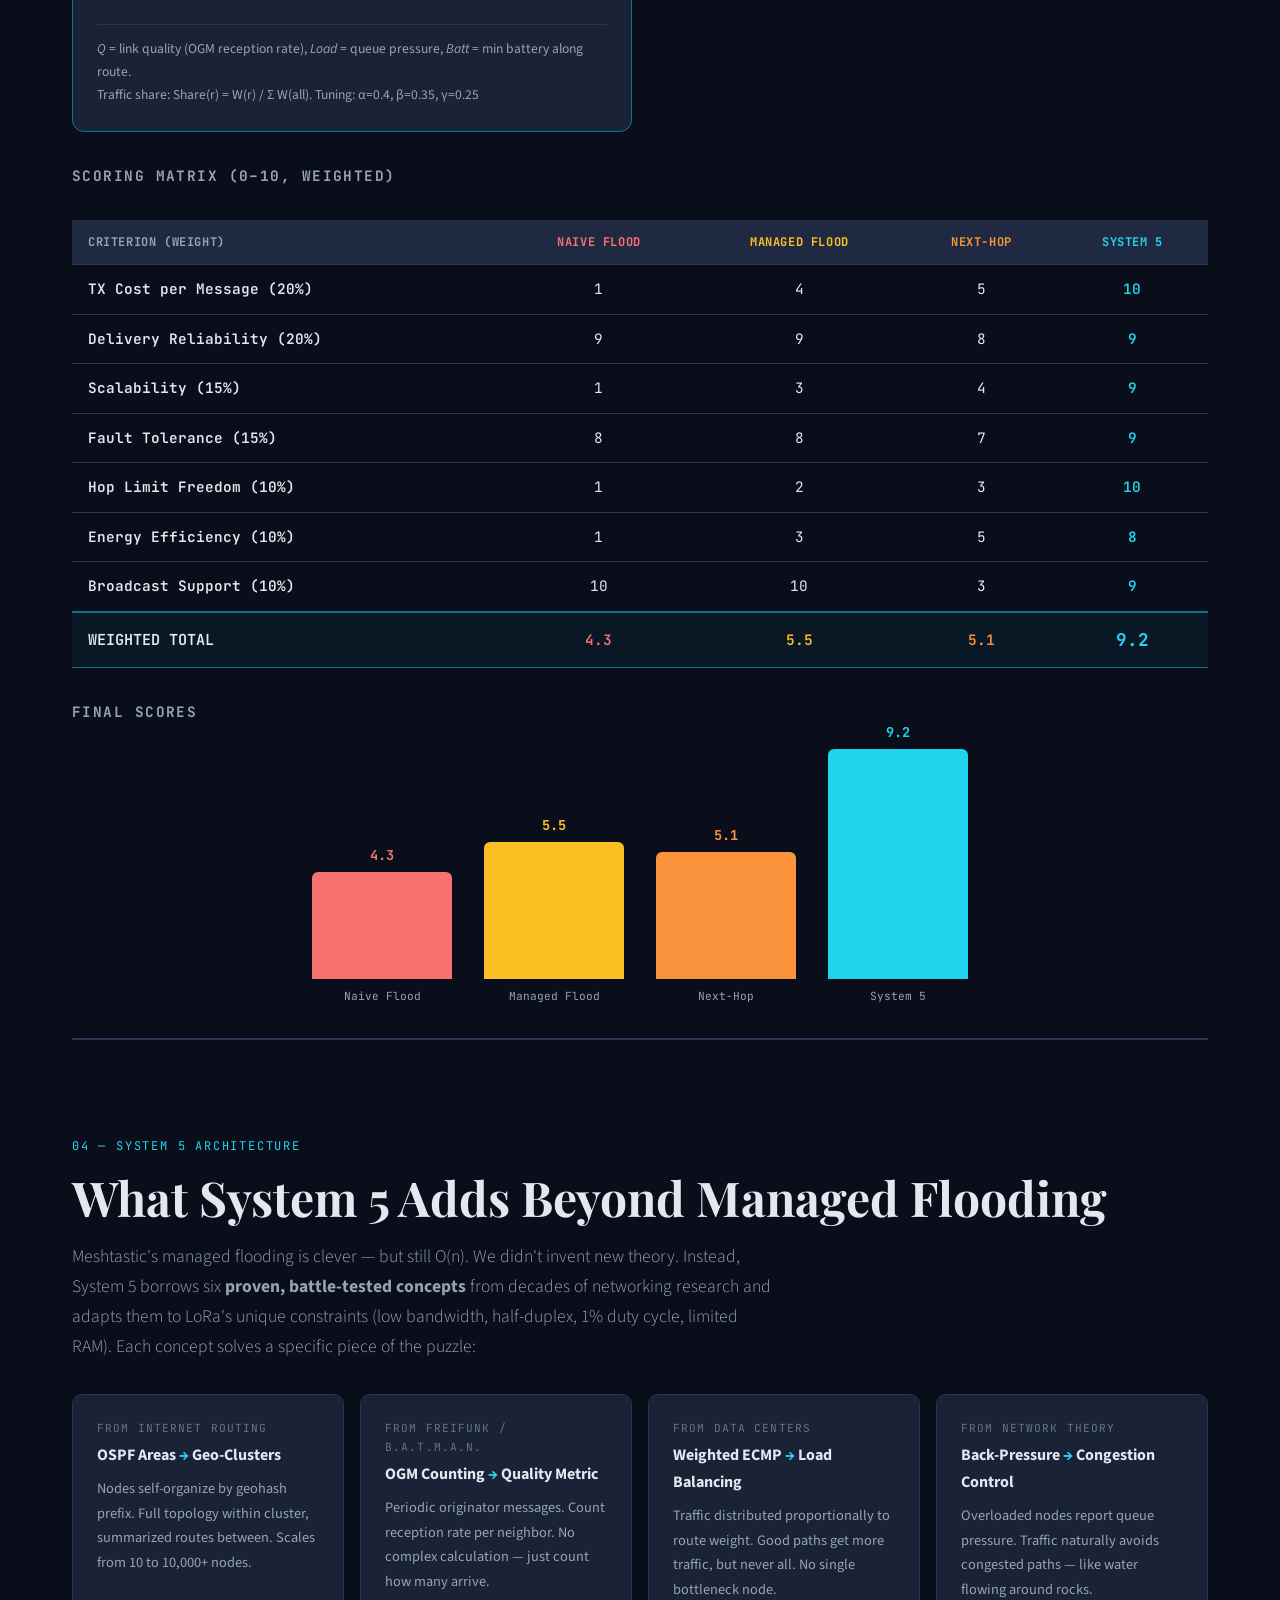
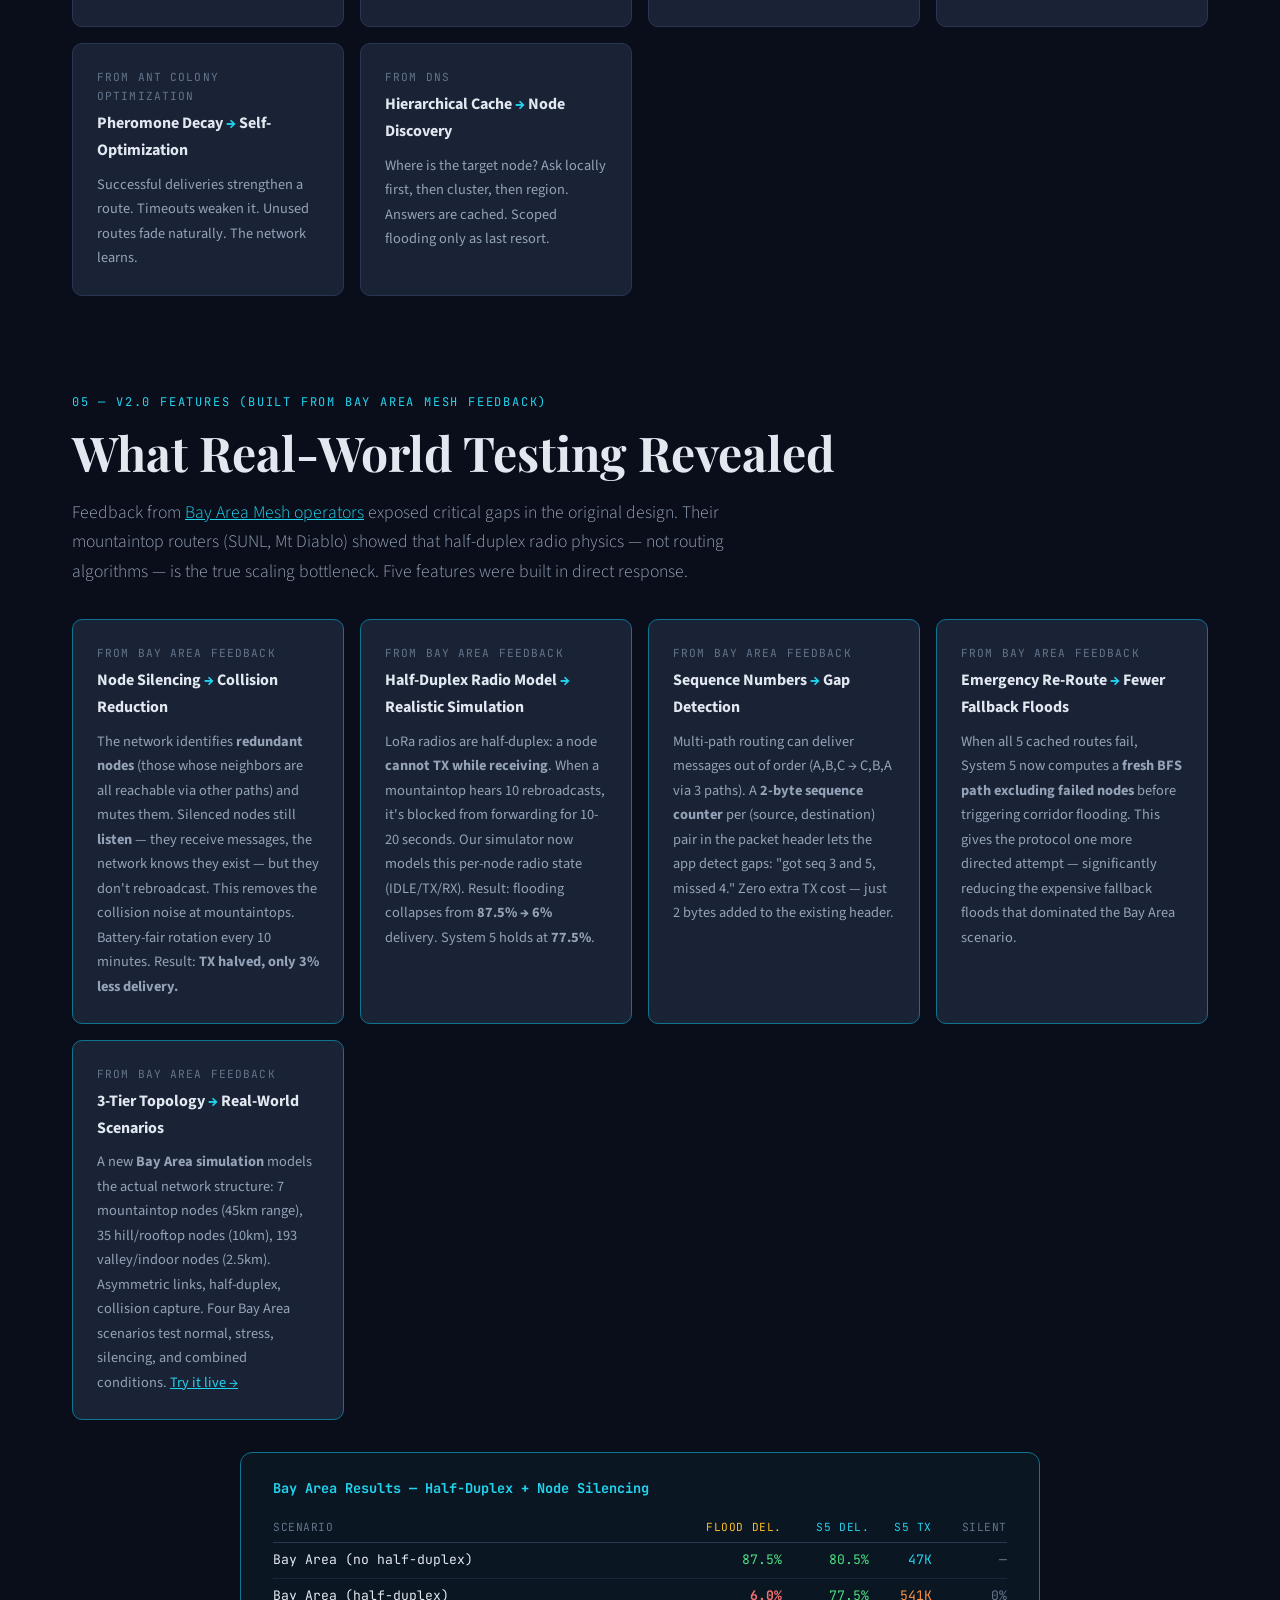
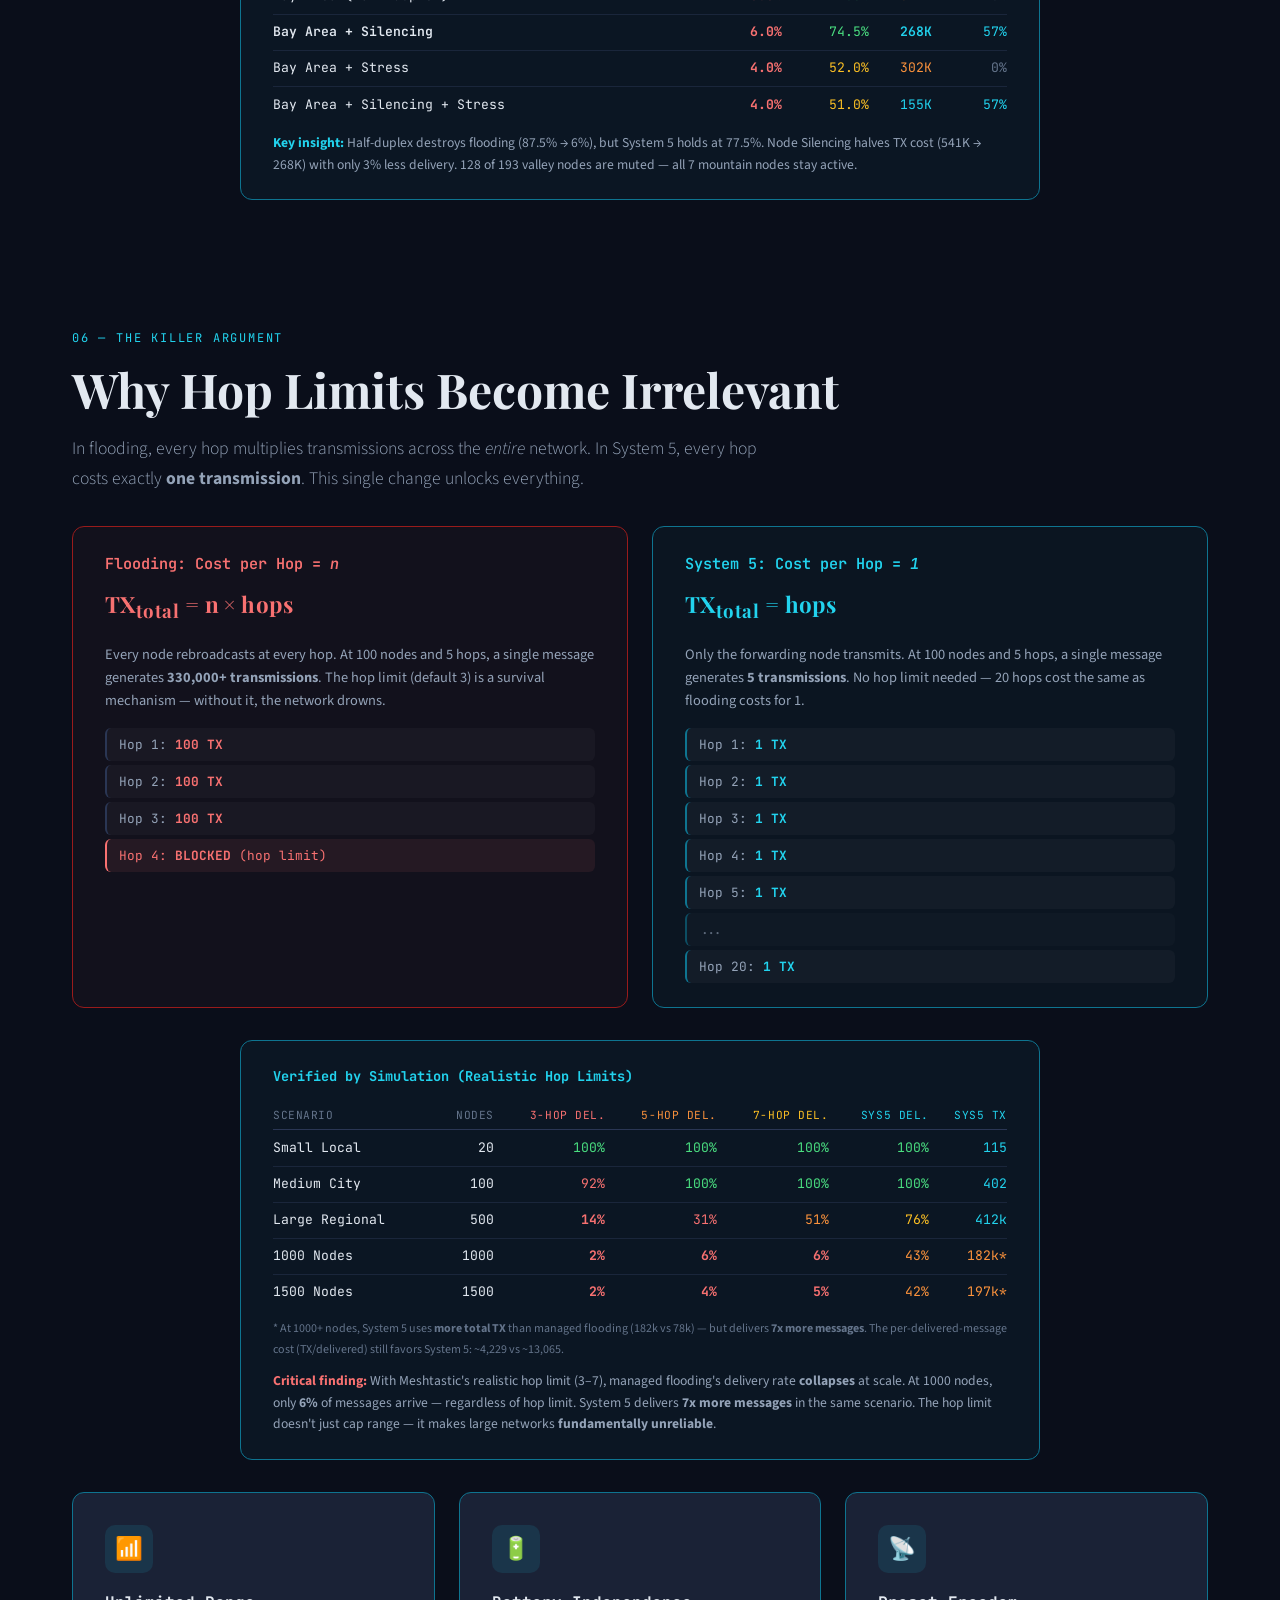
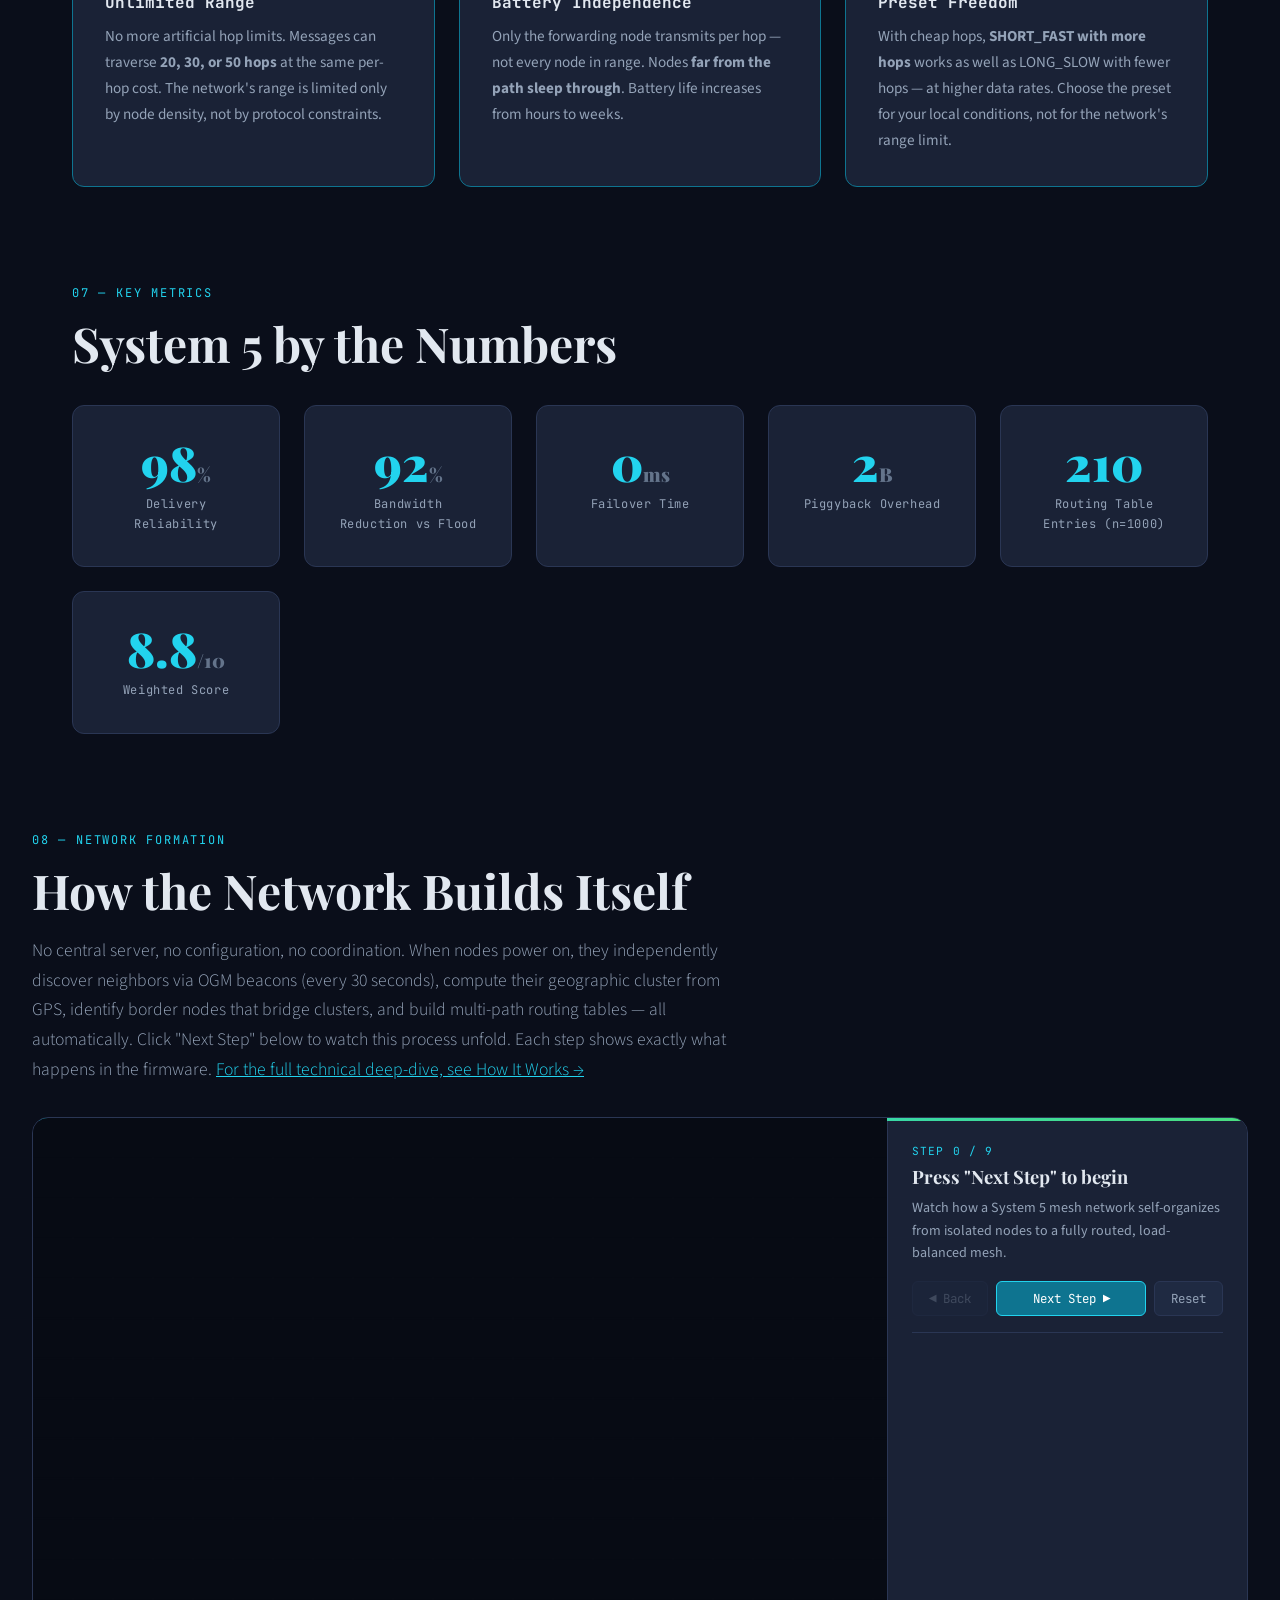
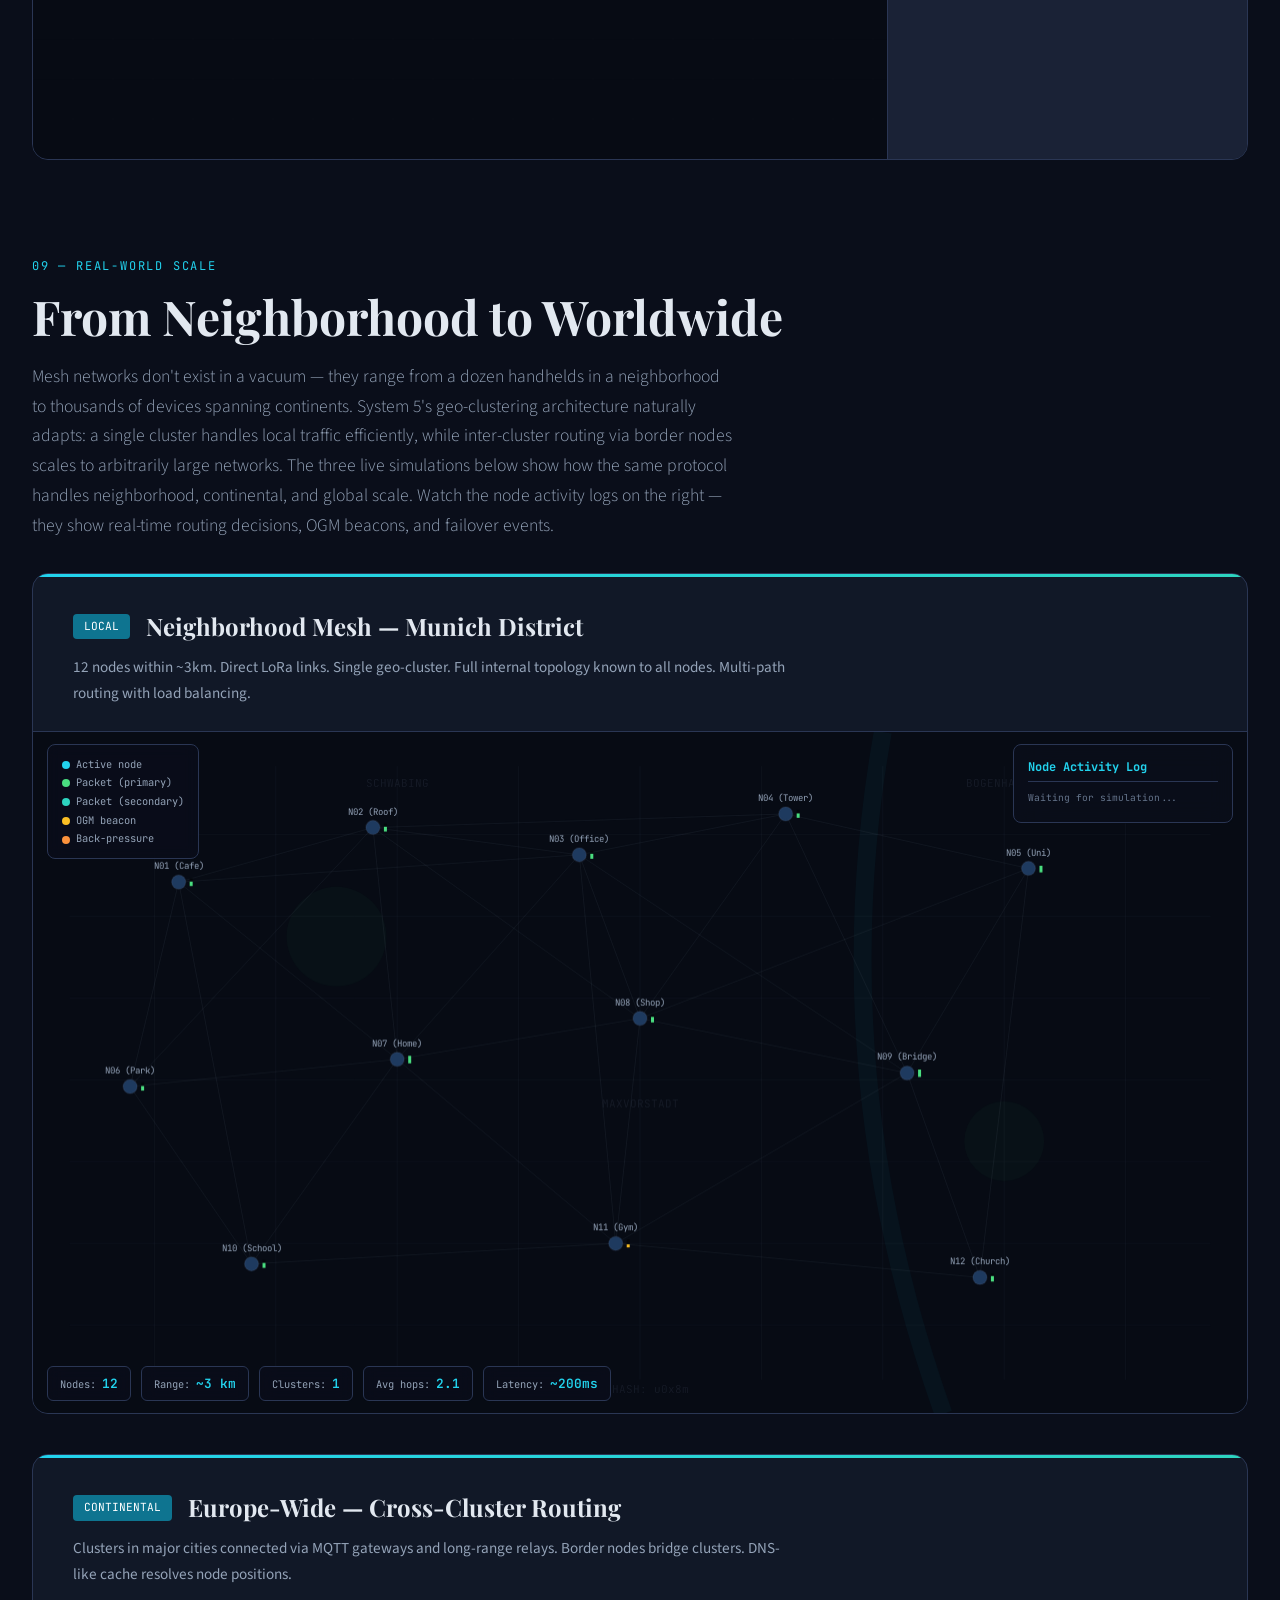
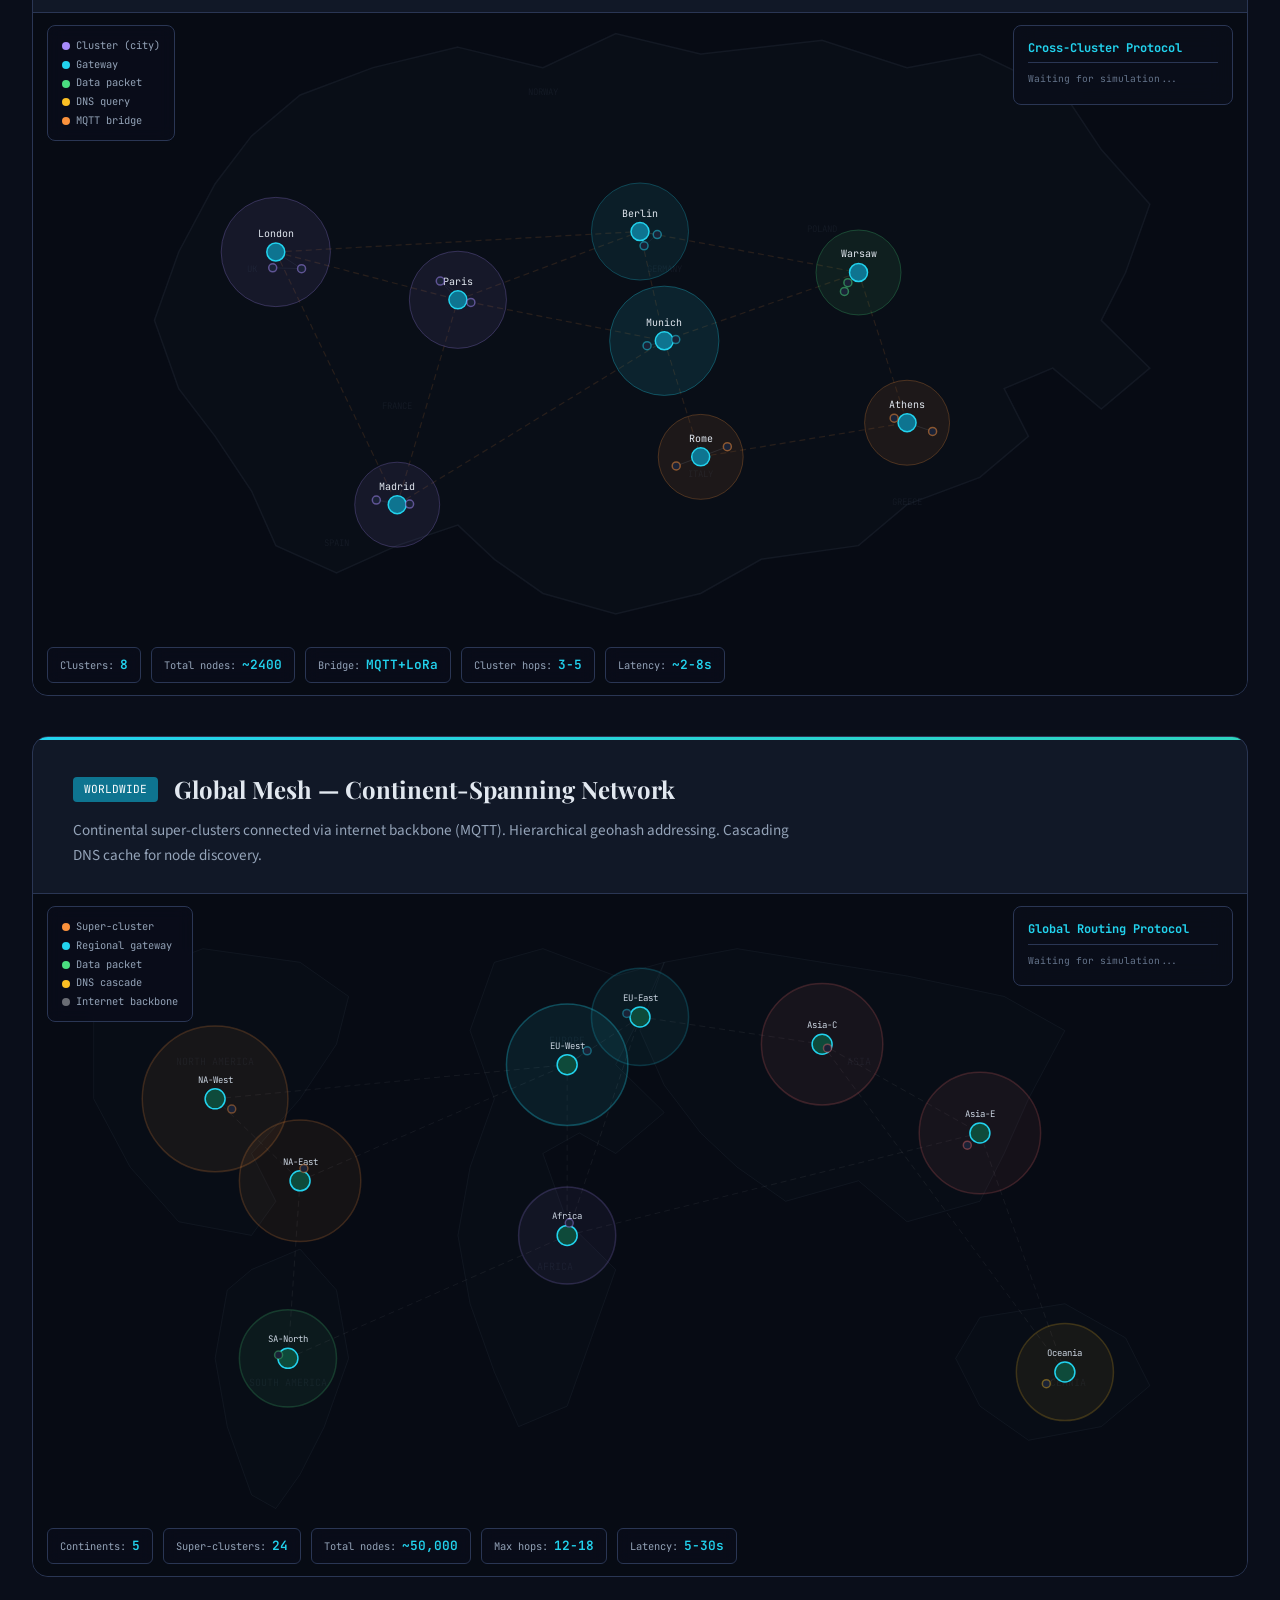
==== commit c94c90f1: "Replace text language switcher with flag emojis EN pages: German flag emoji (🇩🇪) links to de/ versio" ====
--- a/index.html
+++ b/index.html
@@ -29,7 +29,7 @@
       <li><a href="docs/esp-test-results.html" style="color:var(--green)">ESP32 Test</a></li>
       <li><a href="summary.html">Summary</a></li>
       <li class="nav-sep"></li>
-      <li><a href="de/index.html" style="color:var(--orange);font-weight:600">DE</a></li>
+      <li><a href="de/index.html" title="Deutsch" style="font-size:1.2rem;line-height:1;padding:0.2rem 0.5rem">&#x1F1E9;&#x1F1EA;</a></li>
     </ul>
   </div>
 </nav>
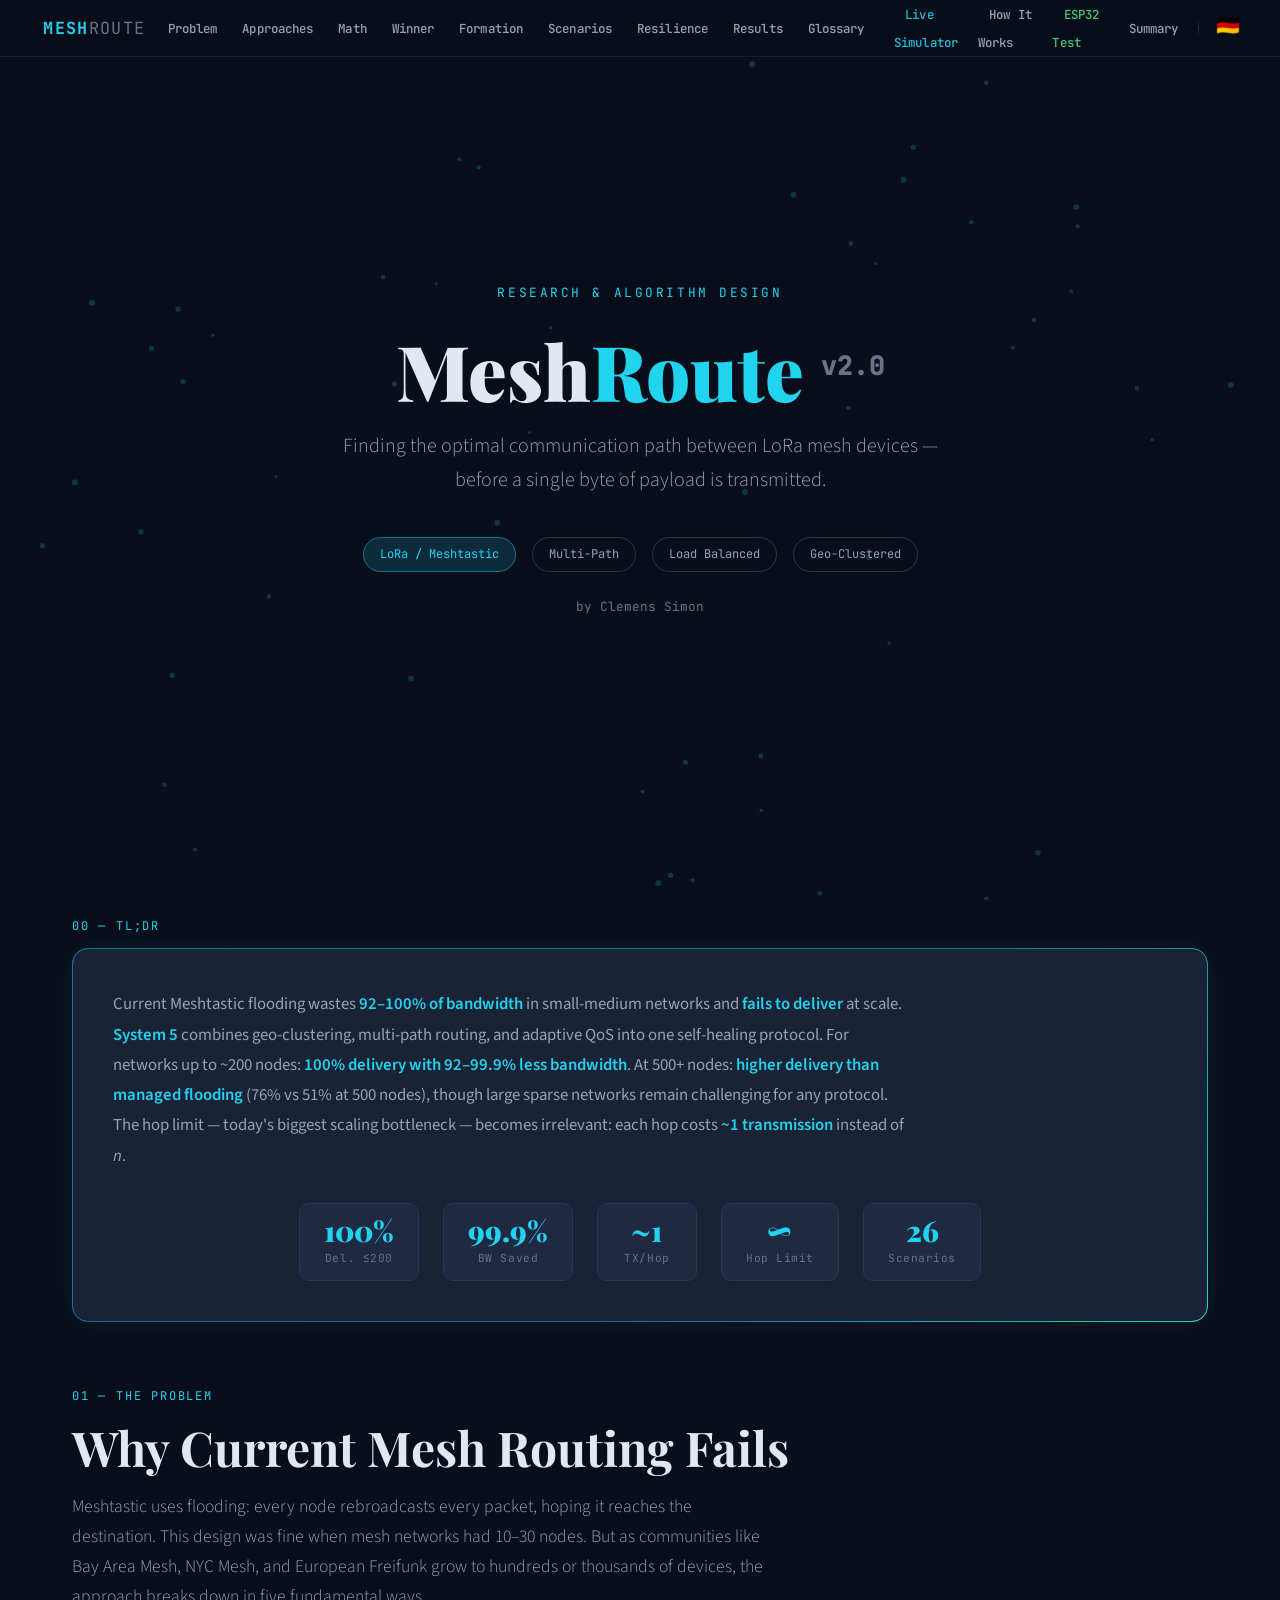
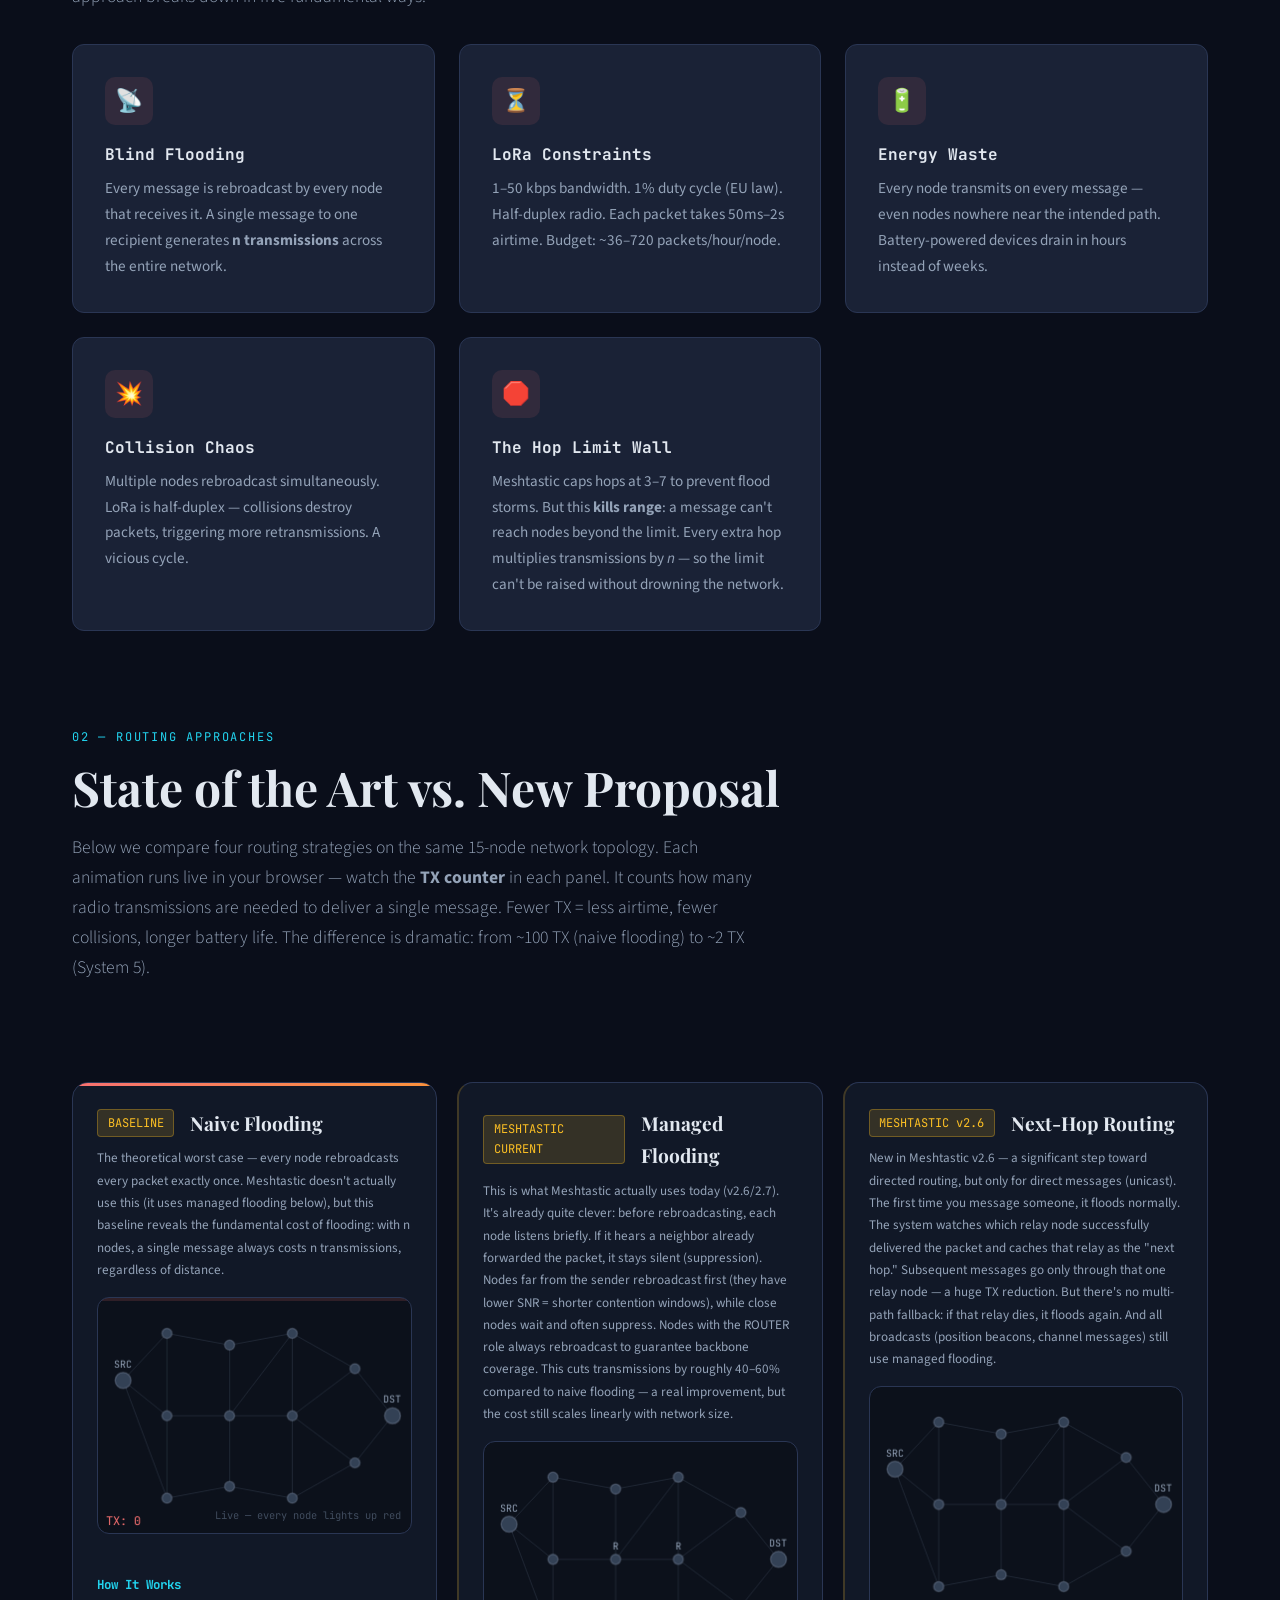
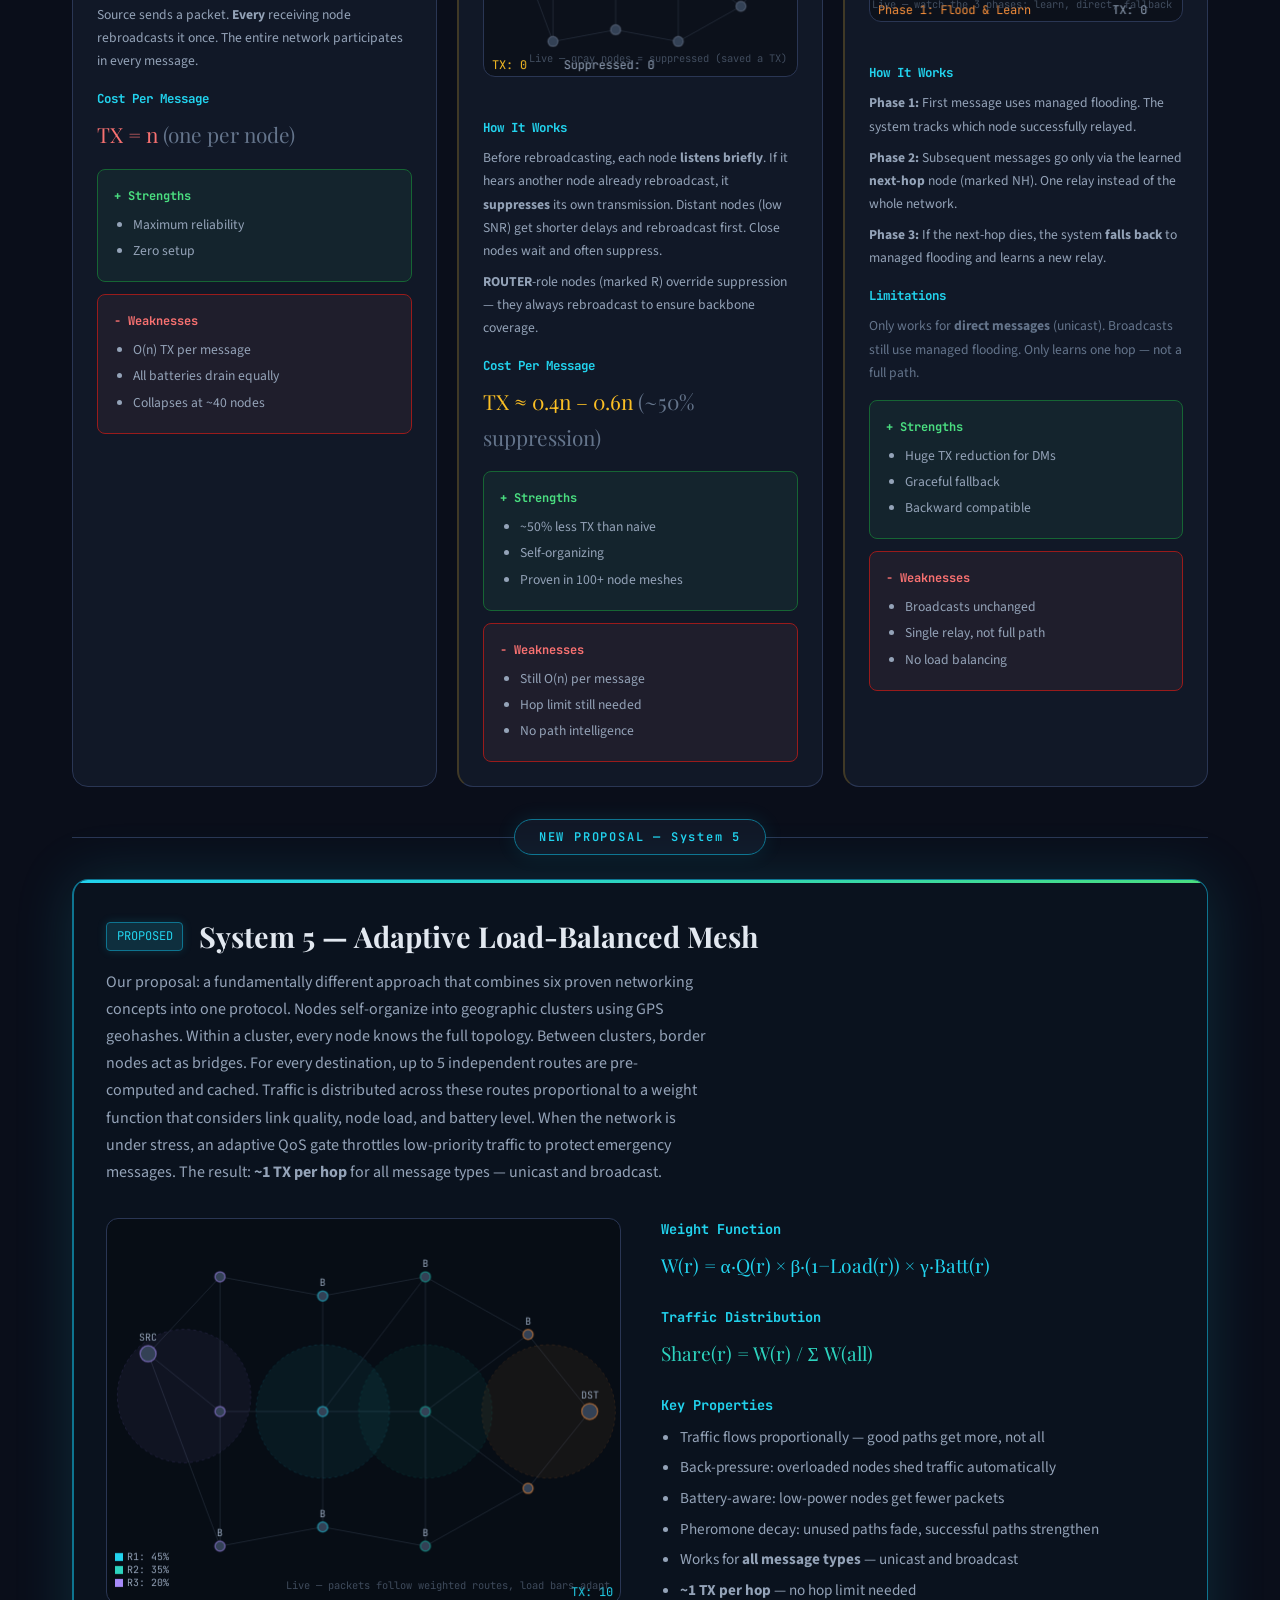
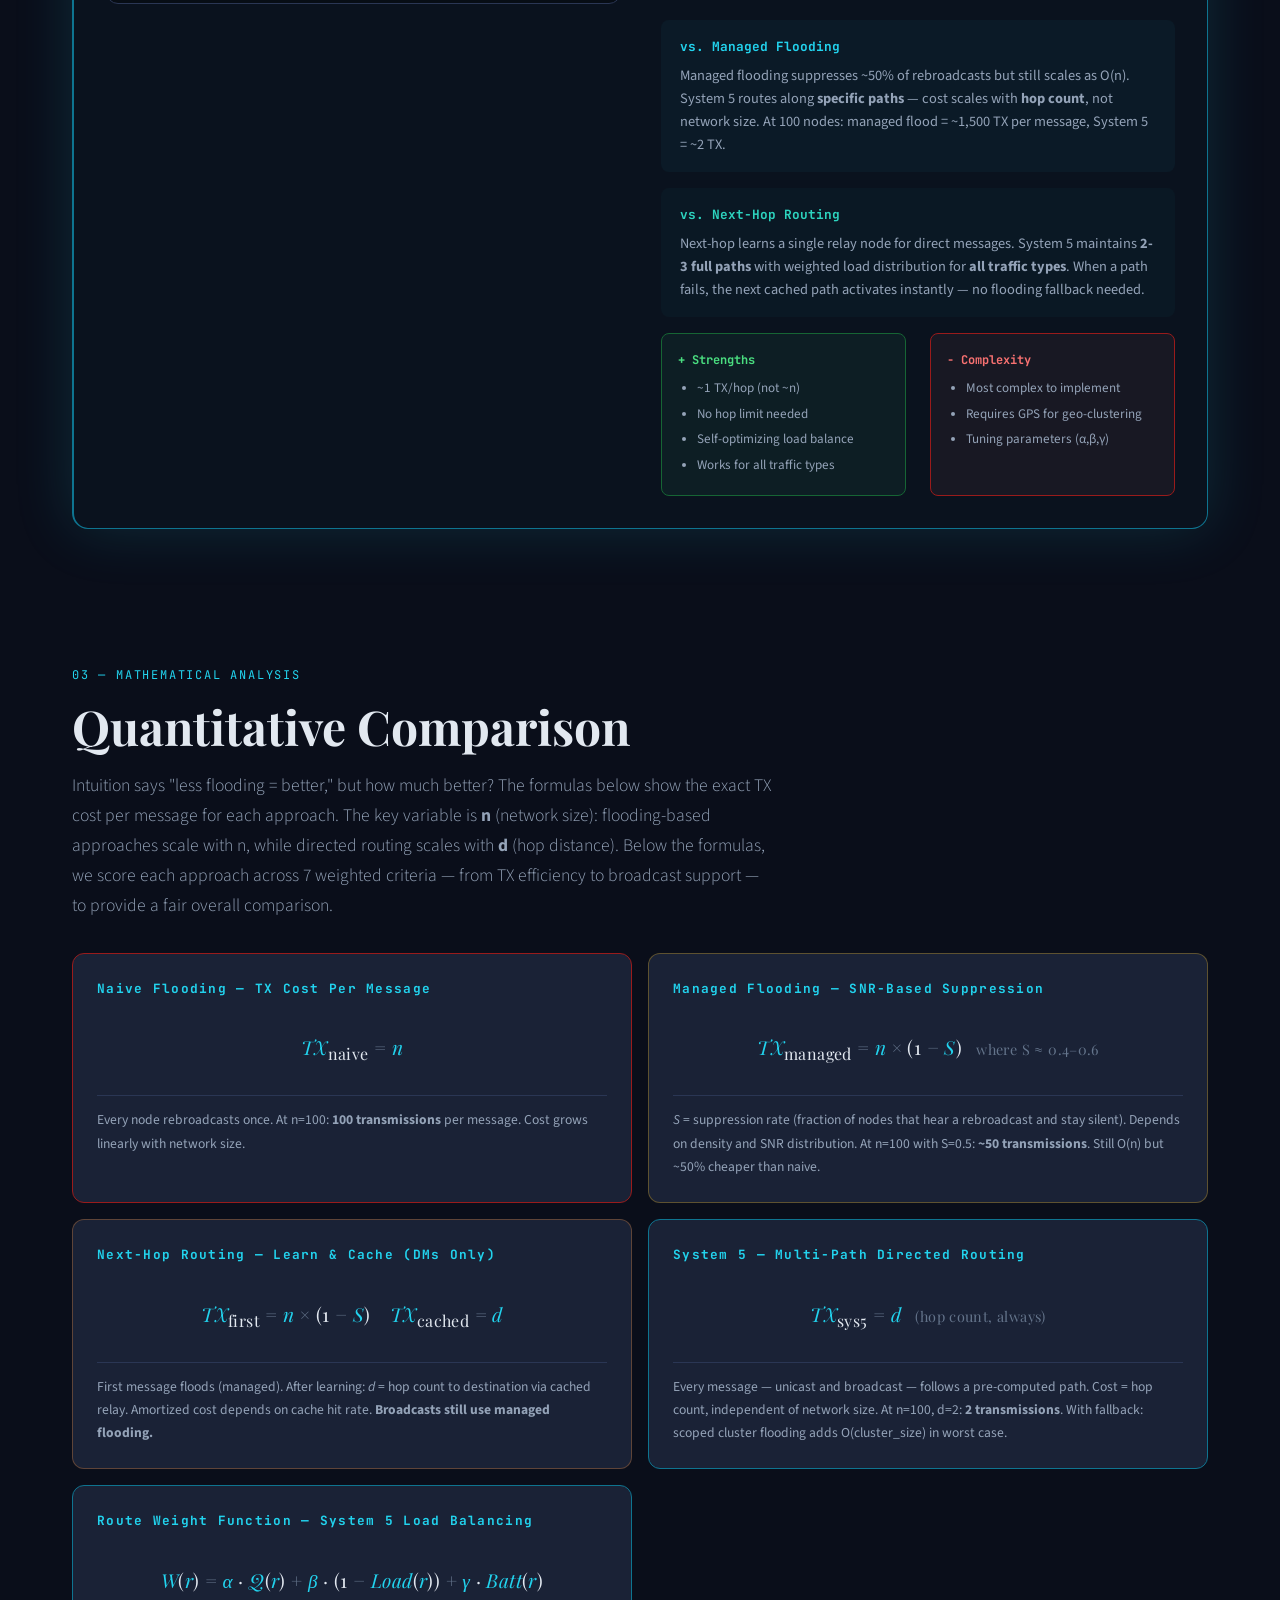
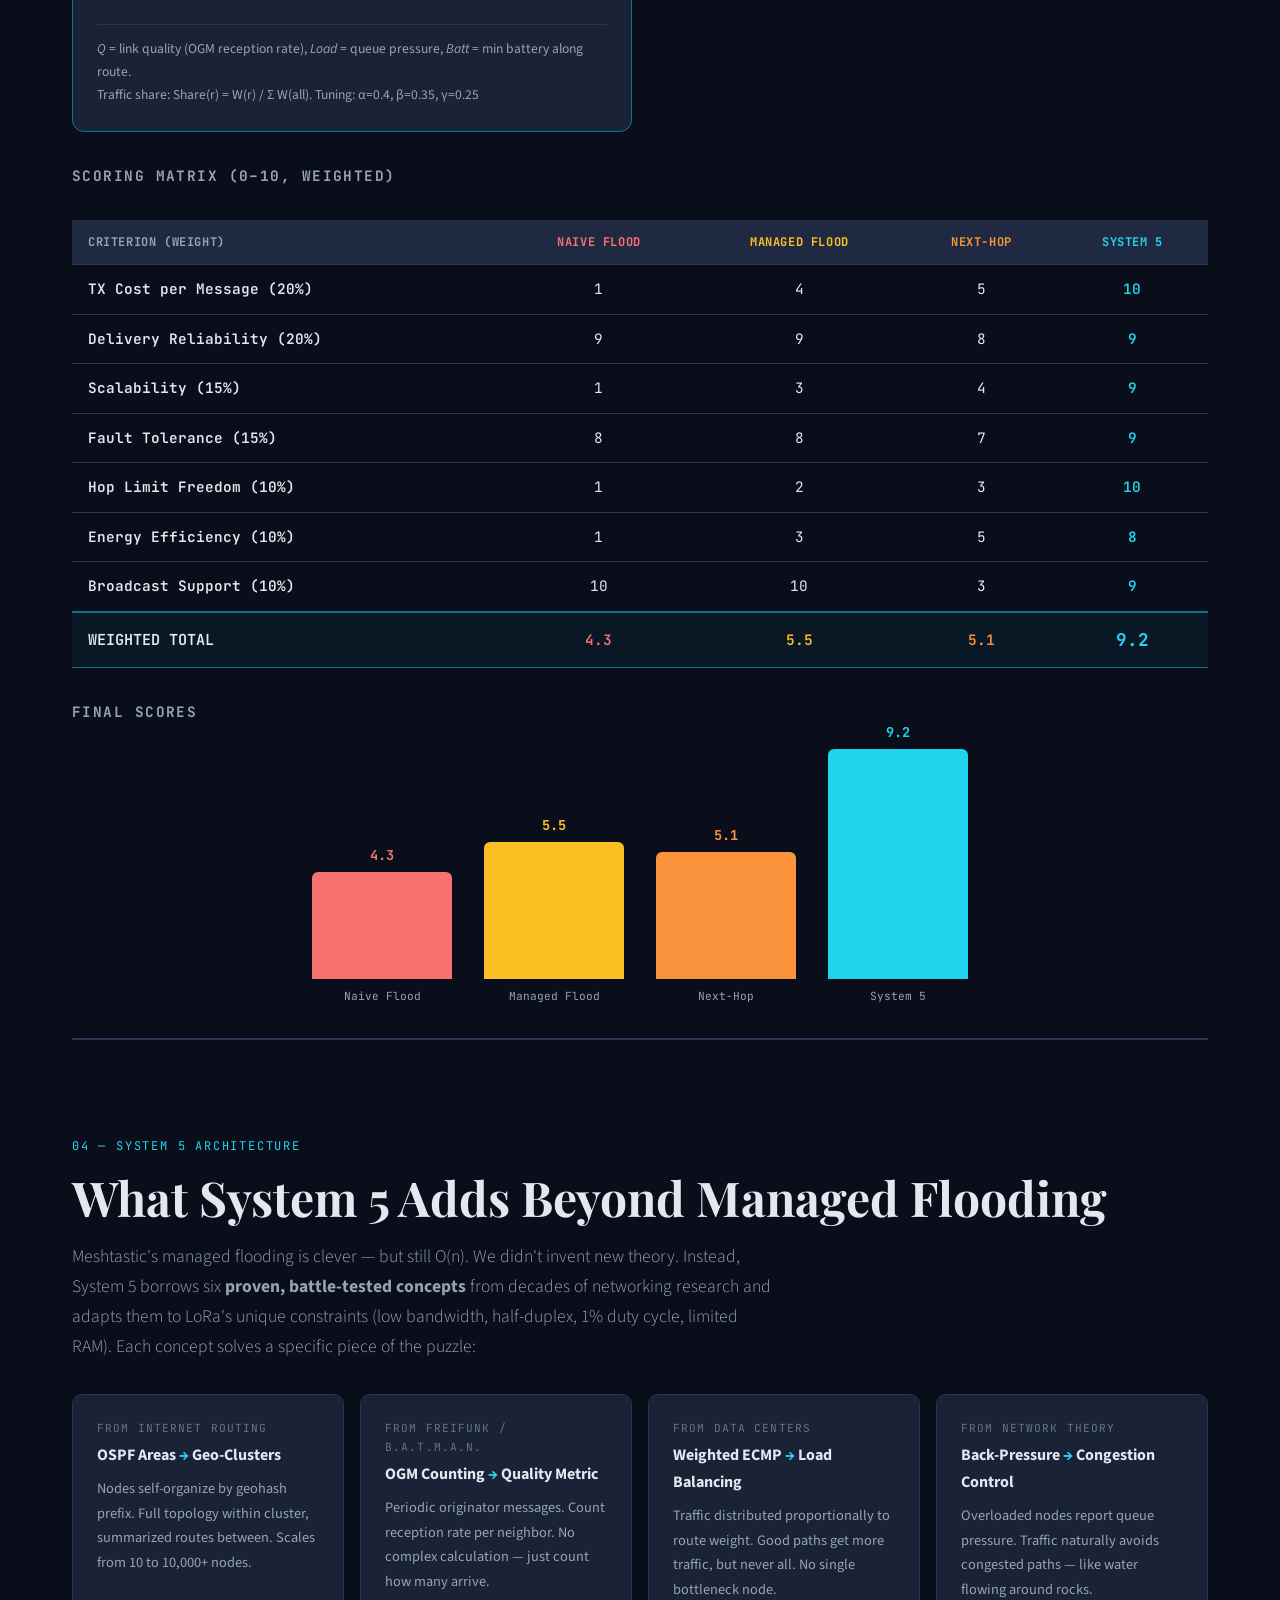
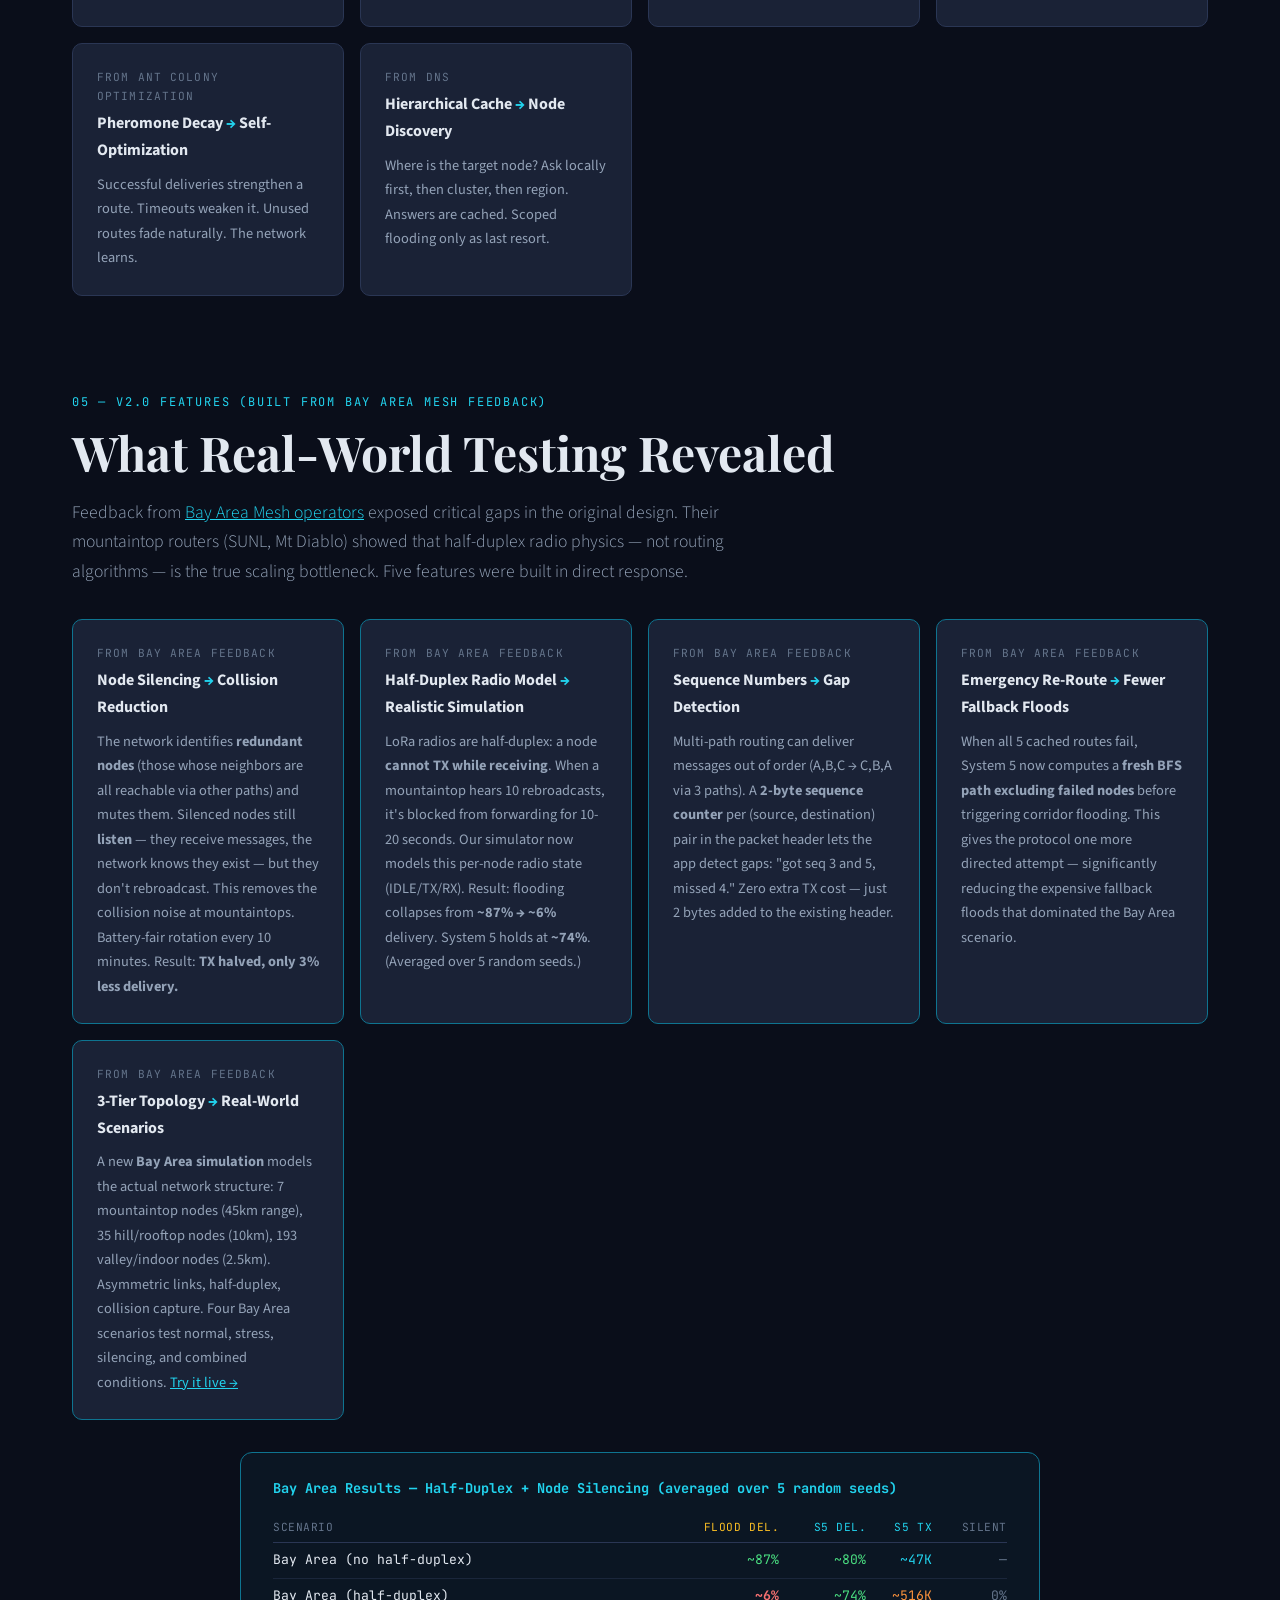
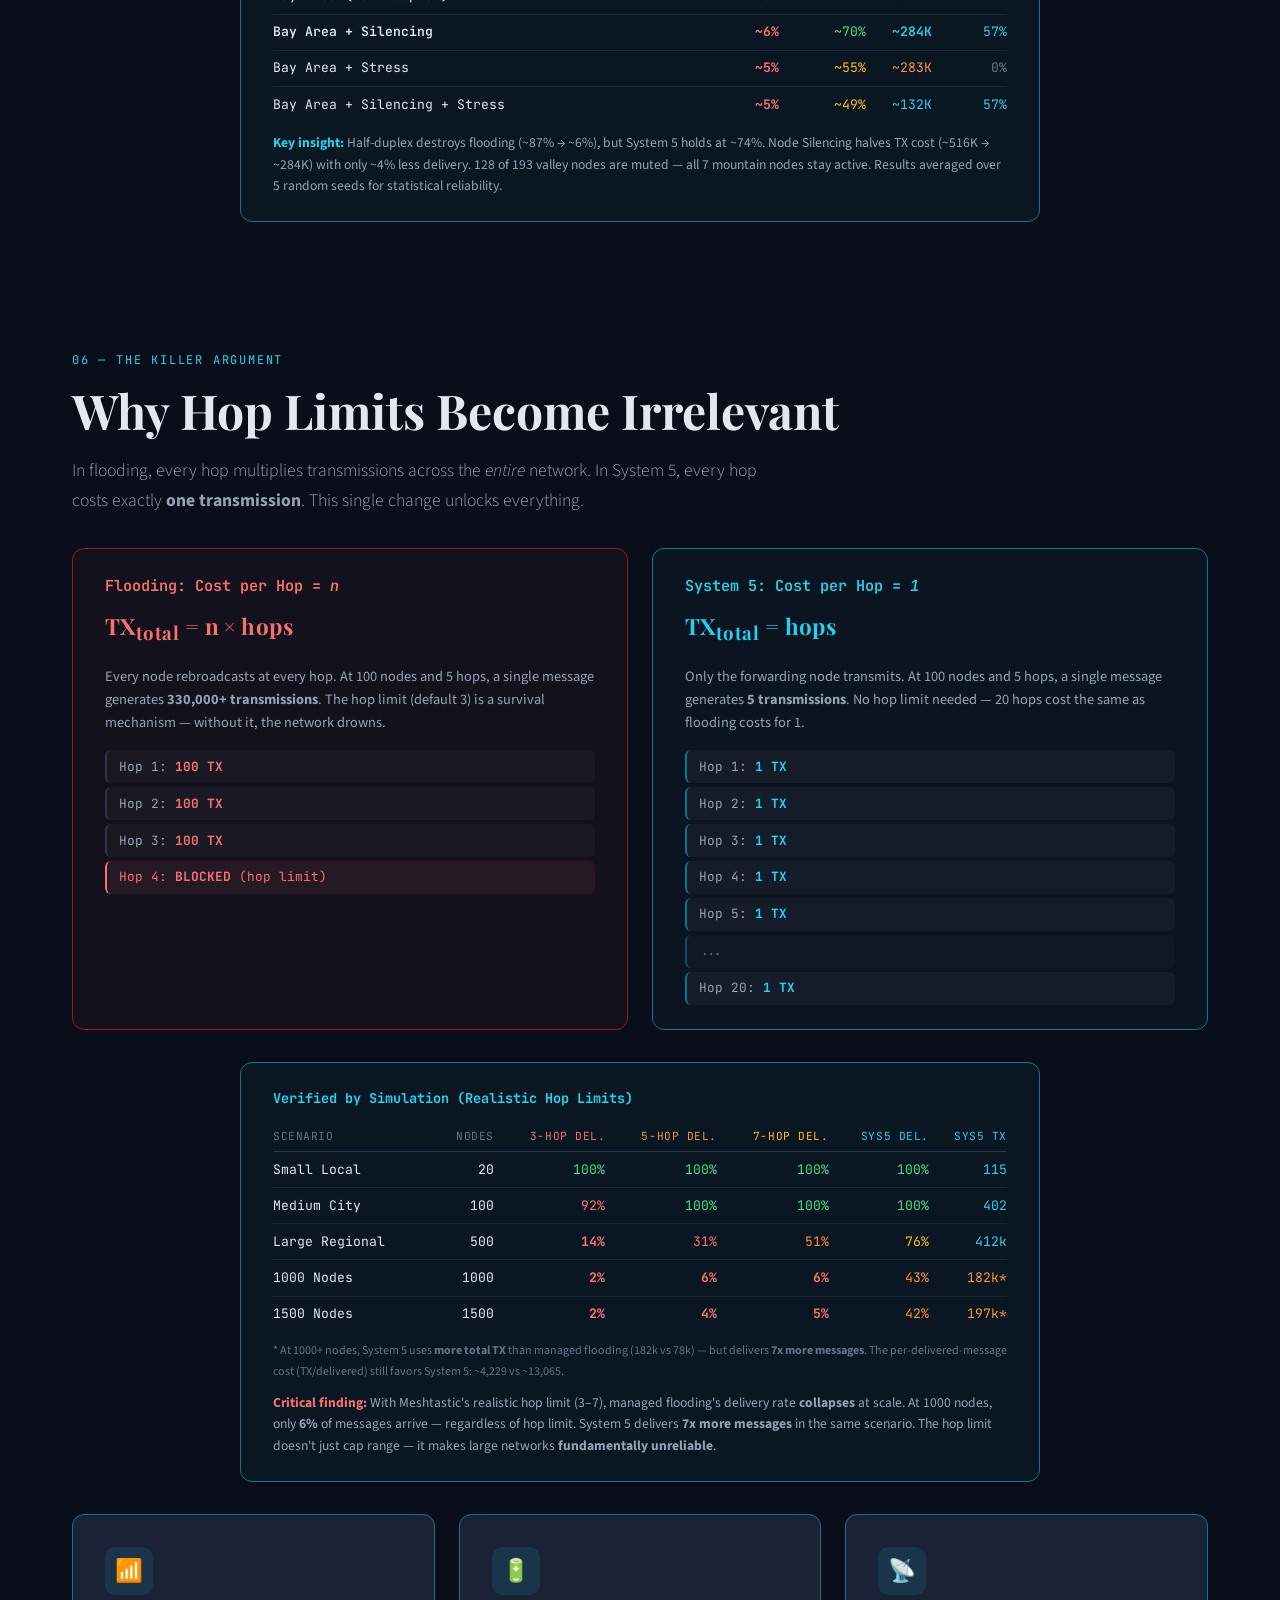
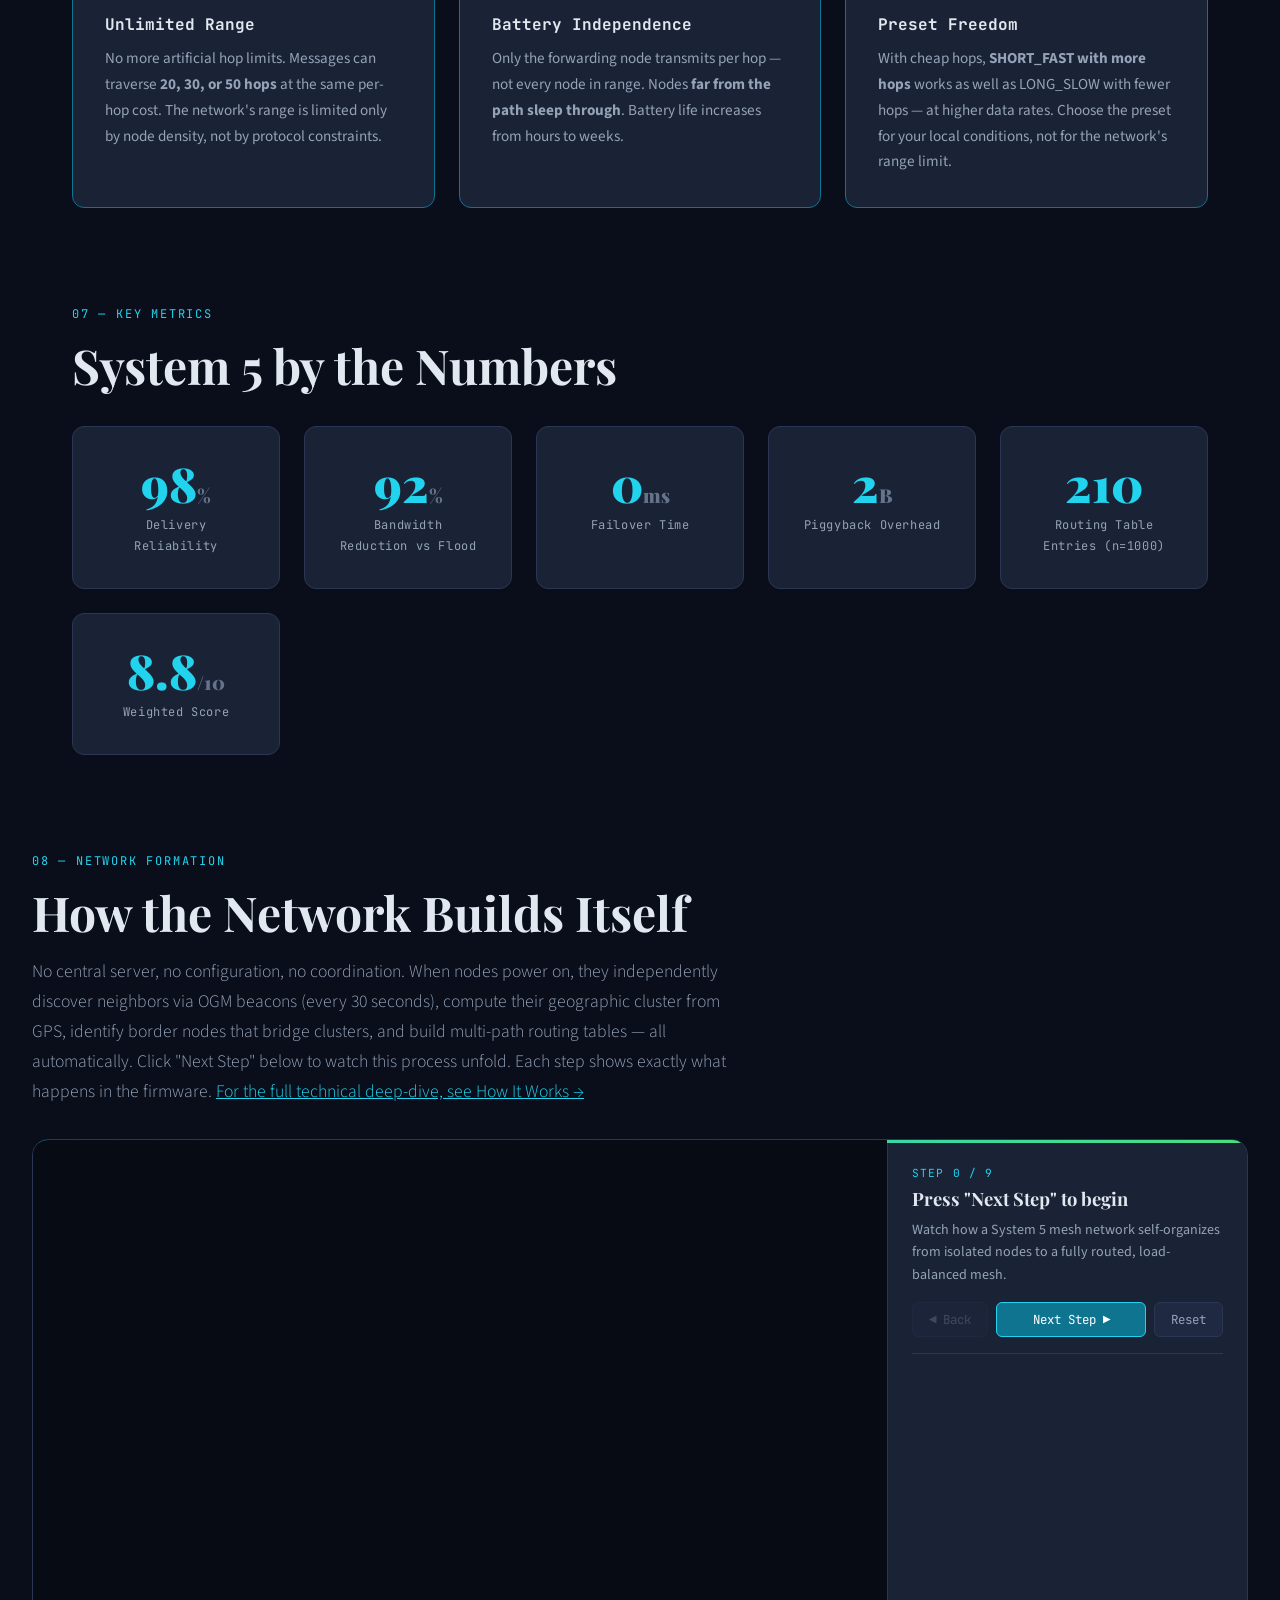
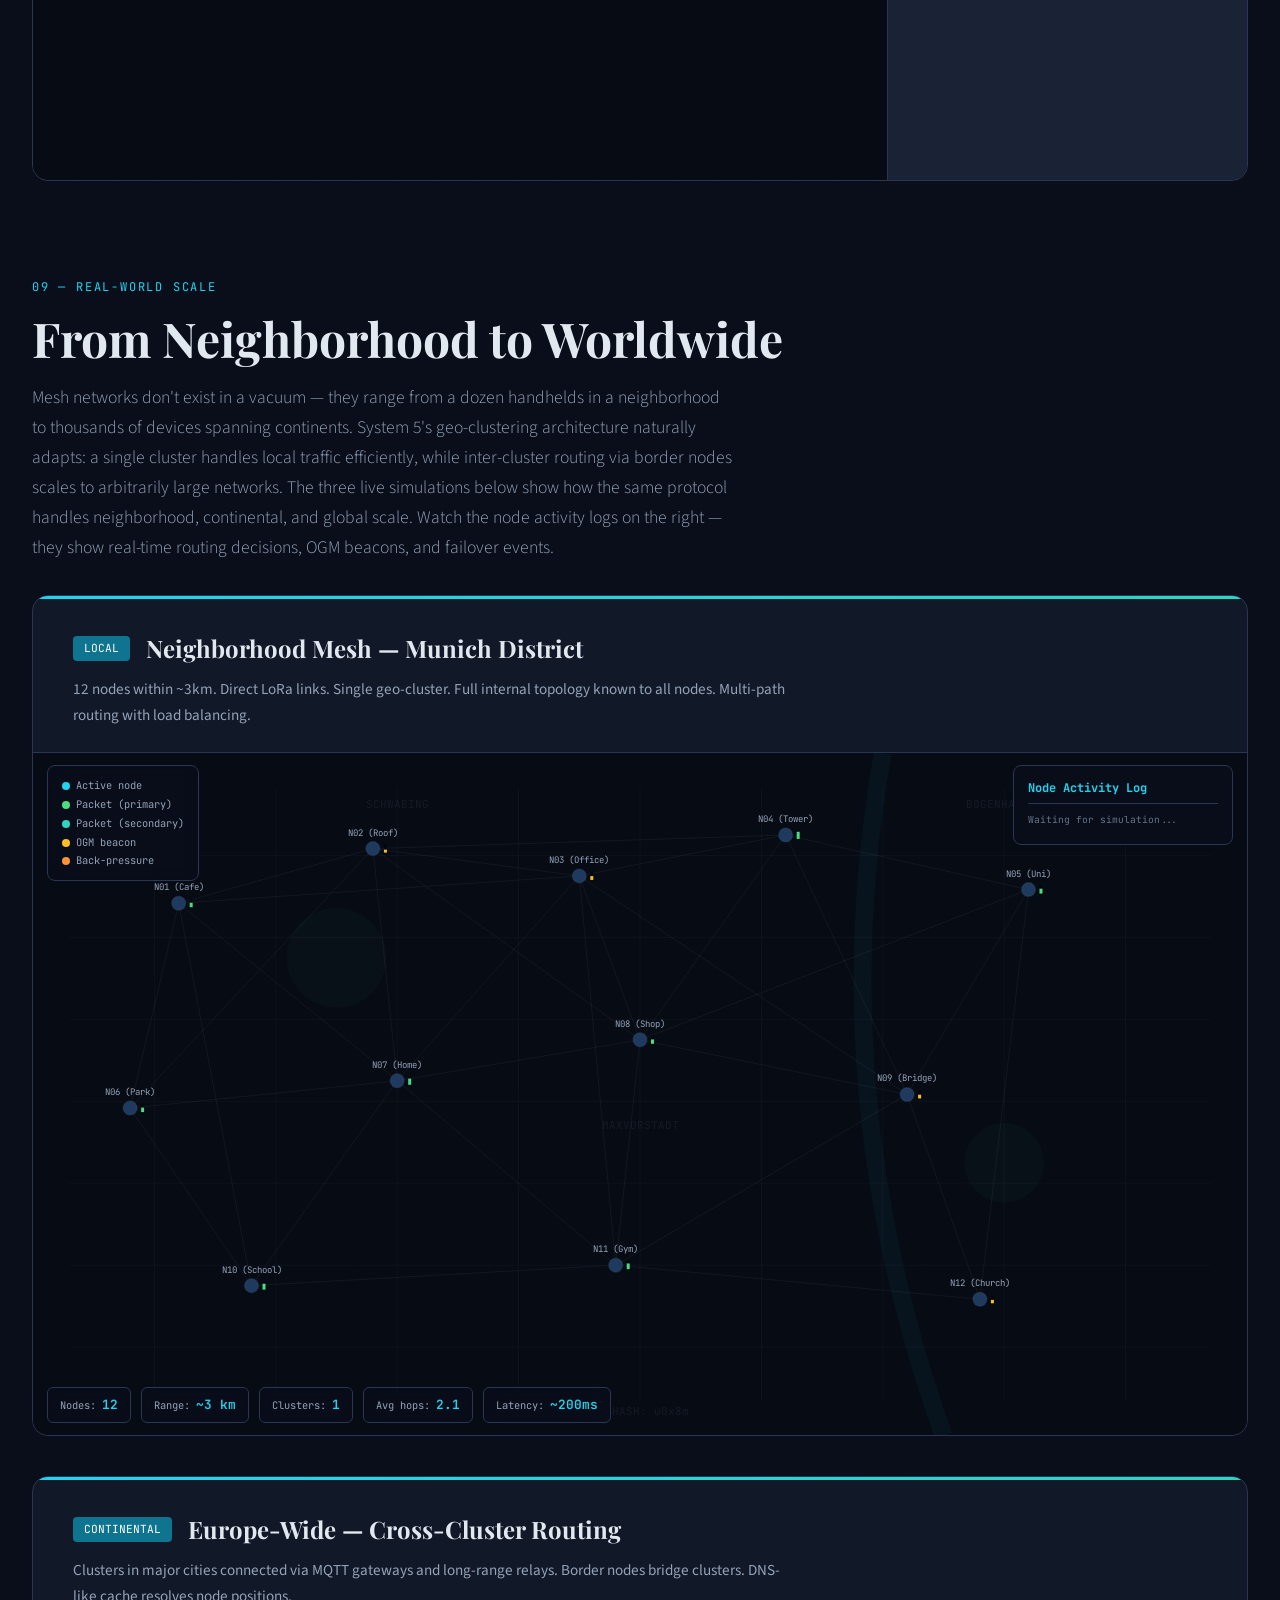
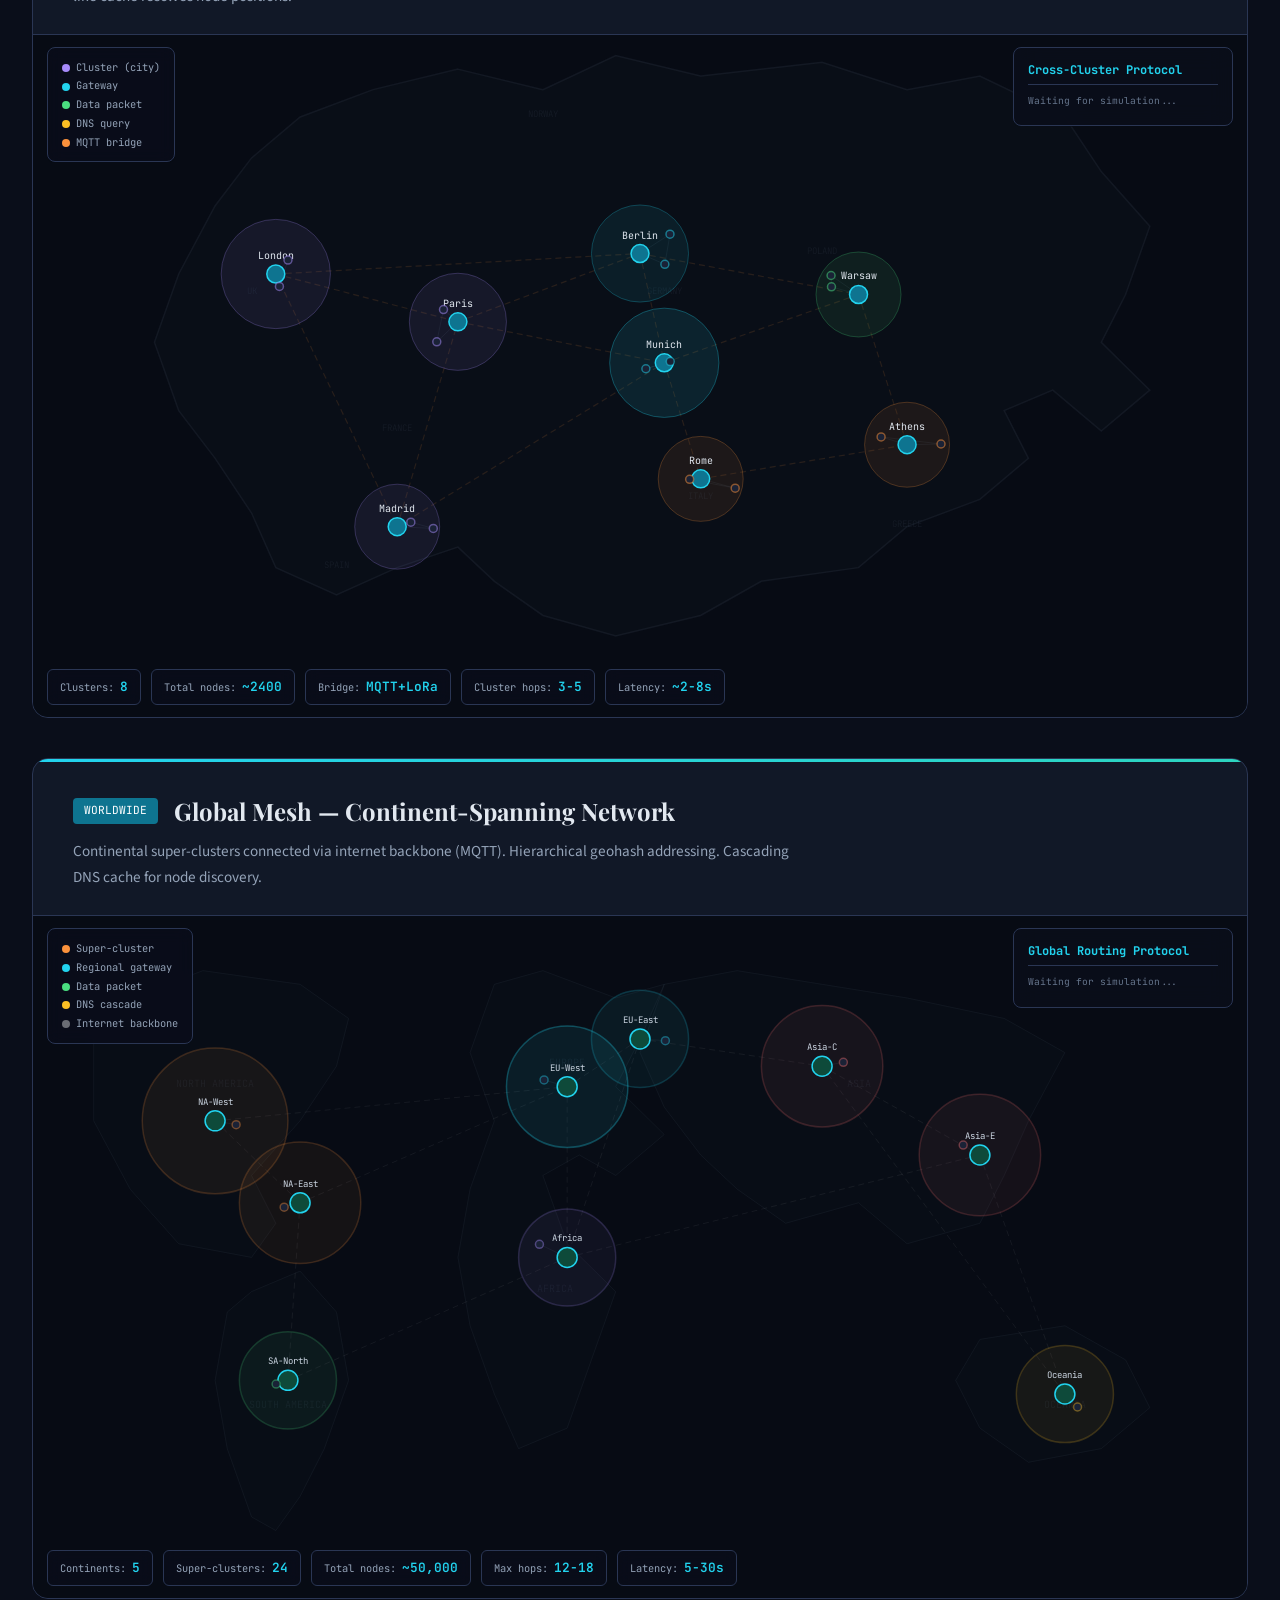
==== commit 6ce17f4d: "Update all Bay Area results to multi-seed averages (5 seeds) Previous results used single seed (42) " ====
--- a/index.html
+++ b/index.html
@@ -416,7 +416,7 @@
     <div class="arch-card reveal" style="border-color:var(--cyan-dim)">
       <div class="source">from Bay Area Feedback</div>
       <h4>Half-Duplex Radio Model <span class="arrow">&rarr;</span> Realistic Simulation</h4>
-      <p>LoRa radios are half-duplex: a node <strong>cannot TX while receiving</strong>. When a mountaintop hears 10 rebroadcasts, it's blocked from forwarding for 10-20 seconds. Our simulator now models this per-node radio state (IDLE/TX/RX). Result: flooding collapses from <strong>87.5% → 6%</strong> delivery. System 5 holds at <strong>77.5%</strong>.</p>
+      <p>LoRa radios are half-duplex: a node <strong>cannot TX while receiving</strong>. When a mountaintop hears 10 rebroadcasts, it's blocked from forwarding for 10-20 seconds. Our simulator now models this per-node radio state (IDLE/TX/RX). Result: flooding collapses from <strong>~87% → ~6%</strong> delivery. System 5 holds at <strong>~74%</strong>. (Averaged over 5 random seeds.)</p>
     </div>
     <div class="arch-card reveal" style="border-color:var(--cyan-dim)">
       <div class="source">from Bay Area Feedback</div>
@@ -437,7 +437,7 @@
 
   <!-- Node Silencing Results -->
   <div class="highlight-box cyan reveal" style="margin:2rem auto;max-width:800px;padding:1.5rem 2rem;border:1px solid var(--cyan-dim);background:rgba(34,211,238,0.04);border-radius:12px">
-    <h4 style="font-family:var(--font-mono);font-size:0.85rem;color:var(--cyan);margin-bottom:0.8rem">Bay Area Results — Half-Duplex + Node Silencing</h4>
+    <h4 style="font-family:var(--font-mono);font-size:0.85rem;color:var(--cyan);margin-bottom:0.8rem">Bay Area Results — Half-Duplex + Node Silencing (averaged over 5 random seeds)</h4>
     <table style="width:100%;font-family:var(--font-mono);font-size:0.82rem;border-collapse:collapse">
       <tr style="color:var(--text-muted);font-size:0.7rem;text-transform:uppercase;letter-spacing:0.05em">
         <td style="padding:0.3rem 0">Scenario</td>
@@ -448,41 +448,41 @@
       </tr>
       <tr style="border-top:1px solid var(--border)">
         <td style="padding:0.4rem 0;color:var(--text)">Bay Area (no half-duplex)</td>
-        <td style="text-align:right;color:var(--green)">87.5%</td>
-        <td style="text-align:right;color:var(--green)">80.5%</td>
-        <td style="text-align:right;color:var(--cyan)">47K</td>
+        <td style="text-align:right;color:var(--green)">~87%</td>
+        <td style="text-align:right;color:var(--green)">~80%</td>
+        <td style="text-align:right;color:var(--cyan)">~47K</td>
         <td style="text-align:right;color:var(--text-muted)">—</td>
       </tr>
       <tr style="border-top:1px solid rgba(42,54,84,0.5)">
         <td style="padding:0.4rem 0;color:var(--text)">Bay Area (half-duplex)</td>
-        <td style="text-align:right;color:var(--red);font-weight:700">6.0%</td>
-        <td style="text-align:right;color:var(--green)">77.5%</td>
-        <td style="text-align:right;color:var(--orange)">541K</td>
+        <td style="text-align:right;color:var(--red);font-weight:700">~6%</td>
+        <td style="text-align:right;color:var(--green)">~74%</td>
+        <td style="text-align:right;color:var(--orange)">~516K</td>
         <td style="text-align:right;color:var(--text-muted)">0%</td>
       </tr>
       <tr style="border-top:1px solid rgba(42,54,84,0.5)">
         <td style="padding:0.4rem 0;color:var(--text);font-weight:600">Bay Area + Silencing</td>
-        <td style="text-align:right;color:var(--red);font-weight:700">6.0%</td>
-        <td style="text-align:right;color:var(--green)">74.5%</td>
-        <td style="text-align:right;color:var(--cyan);font-weight:600">268K</td>
+        <td style="text-align:right;color:var(--red);font-weight:700">~6%</td>
+        <td style="text-align:right;color:var(--green)">~70%</td>
+        <td style="text-align:right;color:var(--cyan);font-weight:600">~284K</td>
         <td style="text-align:right;color:var(--cyan)">57%</td>
       </tr>
       <tr style="border-top:1px solid rgba(42,54,84,0.5)">
         <td style="padding:0.4rem 0;color:var(--text)">Bay Area + Stress</td>
-        <td style="text-align:right;color:var(--red);font-weight:700">4.0%</td>
-        <td style="text-align:right;color:var(--yellow)">52.0%</td>
-        <td style="text-align:right;color:var(--orange)">302K</td>
+        <td style="text-align:right;color:var(--red);font-weight:700">~5%</td>
+        <td style="text-align:right;color:var(--yellow)">~55%</td>
+        <td style="text-align:right;color:var(--orange)">~283K</td>
         <td style="text-align:right;color:var(--text-muted)">0%</td>
       </tr>
       <tr style="border-top:1px solid rgba(42,54,84,0.5)">
         <td style="padding:0.4rem 0;color:var(--text)">Bay Area + Silencing + Stress</td>
-        <td style="text-align:right;color:var(--red);font-weight:700">4.0%</td>
-        <td style="text-align:right;color:var(--yellow)">51.0%</td>
-        <td style="text-align:right;color:var(--cyan)">155K</td>
+        <td style="text-align:right;color:var(--red);font-weight:700">~5%</td>
+        <td style="text-align:right;color:var(--yellow)">~49%</td>
+        <td style="text-align:right;color:var(--cyan)">~132K</td>
         <td style="text-align:right;color:var(--cyan)">57%</td>
       </tr>
     </table>
-    <p style="margin-top:0.6rem;font-size:0.85rem;color:var(--text-dim);line-height:1.6"><strong style="color:var(--cyan)">Key insight:</strong> Half-duplex destroys flooding (87.5% → 6%), but System 5 holds at 77.5%. Node Silencing halves TX cost (541K → 268K) with only 3% less delivery. 128 of 193 valley nodes are muted — all 7 mountain nodes stay active.</p>
+    <p style="margin-top:0.6rem;font-size:0.85rem;color:var(--text-dim);line-height:1.6"><strong style="color:var(--cyan)">Key insight:</strong> Half-duplex destroys flooding (~87% → ~6%), but System 5 holds at ~74%. Node Silencing halves TX cost (~516K → ~284K) with only ~4% less delivery. 128 of 193 valley nodes are muted — all 7 mountain nodes stay active. Results averaged over 5 random seeds for statistical reliability.</p>
   </div>
 </section>
 
--- a/css/styles.css
+++ b/css/styles.css
@@ -43,32 +43,69 @@
 /* === NAV === */
 nav {
   position: fixed; top: 0; left: 0; right: 0; z-index: 1000;
-  background: rgba(10, 14, 26, 0.85);
-  backdrop-filter: blur(20px);
-  border-bottom: 1px solid var(--border);
+  background: rgba(10, 14, 26, 0.75);
+  backdrop-filter: blur(24px) saturate(1.4);
+  -webkit-backdrop-filter: blur(24px) saturate(1.4);
+  border-bottom: 1px solid rgba(42, 54, 84, 0.4);
   padding: 0 2rem;
-  transition: all 0.3s;
-}
-nav.scrolled { background: rgba(10, 14, 26, 0.95); }
+  transition: all 0.4s ease;
+}
+nav.scrolled {
+  background: rgba(10, 14, 26, 0.95);
+  border-bottom-color: var(--border);
+  box-shadow: 0 4px 24px rgba(0,0,0,0.3);
+}
 nav .nav-inner {
   max-width: 1400px; margin: 0 auto;
   display: flex; align-items: center; justify-content: space-between;
-  height: 60px;
+  height: 56px;
 }
 nav .logo {
-  font-family: var(--font-mono); font-weight: 700; font-size: 1.1rem;
-  color: var(--cyan); letter-spacing: 0.05em;
+  font-family: var(--font-mono); font-weight: 700; font-size: 1.05rem;
+  color: var(--cyan); letter-spacing: 0.08em;
   text-decoration: none;
-}
+  text-transform: uppercase;
+  transition: color 0.2s;
+}
+nav .logo:hover { color: #fff; }
 nav .logo span { color: var(--text-muted); font-weight: 400; }
-nav ul { list-style: none; display: flex; gap: 0.25rem; align-items: center; }
-nav .nav-sep { width: 1px; height: 20px; background: var(--border); margin: 0 0.3rem; }
+nav ul { list-style: none; display: flex; gap: 0.15rem; align-items: center; }
+nav .nav-sep {
+  width: 1px; height: 16px;
+  background: linear-gradient(to bottom, transparent, var(--border), transparent);
+  margin: 0 0.4rem;
+}
 nav a {
-  color: var(--text-dim); text-decoration: none; font-size: 0.85rem;
-  font-weight: 500; padding: 0.4rem 0.8rem; border-radius: 6px;
-  transition: all 0.2s; font-family: var(--font-mono);
-}
-nav a:hover, nav a.active { color: var(--cyan); background: var(--cyan-glow); }
+  color: var(--text-dim); text-decoration: none; font-size: 0.78rem;
+  font-weight: 500; padding: 0.35rem 0.7rem; border-radius: 6px;
+  transition: all 0.2s ease; font-family: var(--font-mono);
+  letter-spacing: 0.01em;
+  position: relative;
+}
+nav a:hover {
+  color: var(--cyan);
+  background: rgba(34, 211, 238, 0.08);
+}
+nav a.active {
+  color: var(--cyan);
+  background: rgba(34, 211, 238, 0.12);
+  box-shadow: inset 0 -2px 0 var(--cyan);
+}
+/* Special colored links in nav */
+nav a[style*="color:var(--cyan)"] { opacity: 0.9; }
+nav a[style*="color:var(--cyan)"]:hover { opacity: 1; background: rgba(34, 211, 238, 0.12); }
+nav a[style*="color:var(--green)"] { opacity: 0.9; }
+nav a[style*="color:var(--green)"]:hover { opacity: 1; background: rgba(74, 222, 128, 0.1); }
+/* Language flag link */
+nav a[title="Deutsch"], nav a[title="English"] {
+  border-radius: 4px;
+  padding: 0.2rem 0.4rem;
+  transition: transform 0.2s ease, background 0.2s;
+}
+nav a[title="Deutsch"]:hover, nav a[title="English"]:hover {
+  transform: scale(1.15);
+  background: rgba(255,255,255,0.08);
+}
 
 /* === HERO === */
 #hero {
@@ -793,20 +830,29 @@
 
 /* Hamburger menu toggle */
 .nav-toggle {
-  display: none; background: none; border: none; cursor: pointer;
-  color: var(--text-dim); font-size: 1.4rem; padding: 0.3rem;
-}
-
-@media (max-width: 960px) {
+  display: none; background: none; border: 1px solid var(--border);
+  border-radius: 6px; cursor: pointer;
+  color: var(--text-dim); font-size: 1.2rem; padding: 0.25rem 0.5rem;
+  transition: all 0.2s;
+}
+.nav-toggle:hover { color: var(--cyan); border-color: var(--cyan-dim); background: rgba(34,211,238,0.08); }
+
+@media (max-width: 1080px) {
   .nav-toggle { display: block; }
   nav ul {
-    display: none; position: absolute; top: 60px; left: 0; right: 0;
-    background: rgba(10,14,26,0.97); backdrop-filter: blur(20px);
-    flex-direction: column; padding: 1rem; gap: 0.25rem;
+    display: none; position: absolute; top: 56px; left: 0; right: 0;
+    background: rgba(10,14,26,0.97);
+    backdrop-filter: blur(24px) saturate(1.4);
+    -webkit-backdrop-filter: blur(24px) saturate(1.4);
+    flex-direction: column; padding: 0.8rem 1.5rem 1.2rem; gap: 0.1rem;
     border-bottom: 1px solid var(--border);
+    box-shadow: 0 12px 32px rgba(0,0,0,0.4);
   }
   nav ul.open { display: flex; }
-  nav a { padding: 0.6rem 1rem; display: block; }
+  nav a { padding: 0.55rem 1rem; display: block; border-radius: 8px; font-size: 0.82rem; }
+  nav a:hover { background: rgba(34, 211, 238, 0.08); }
+  nav a.active { box-shadow: inset 3px 0 0 var(--cyan); }
+  nav .nav-sep { width: 100%; height: 1px; margin: 0.3rem 0; }
 }
 
 @media (max-width: 768px) {
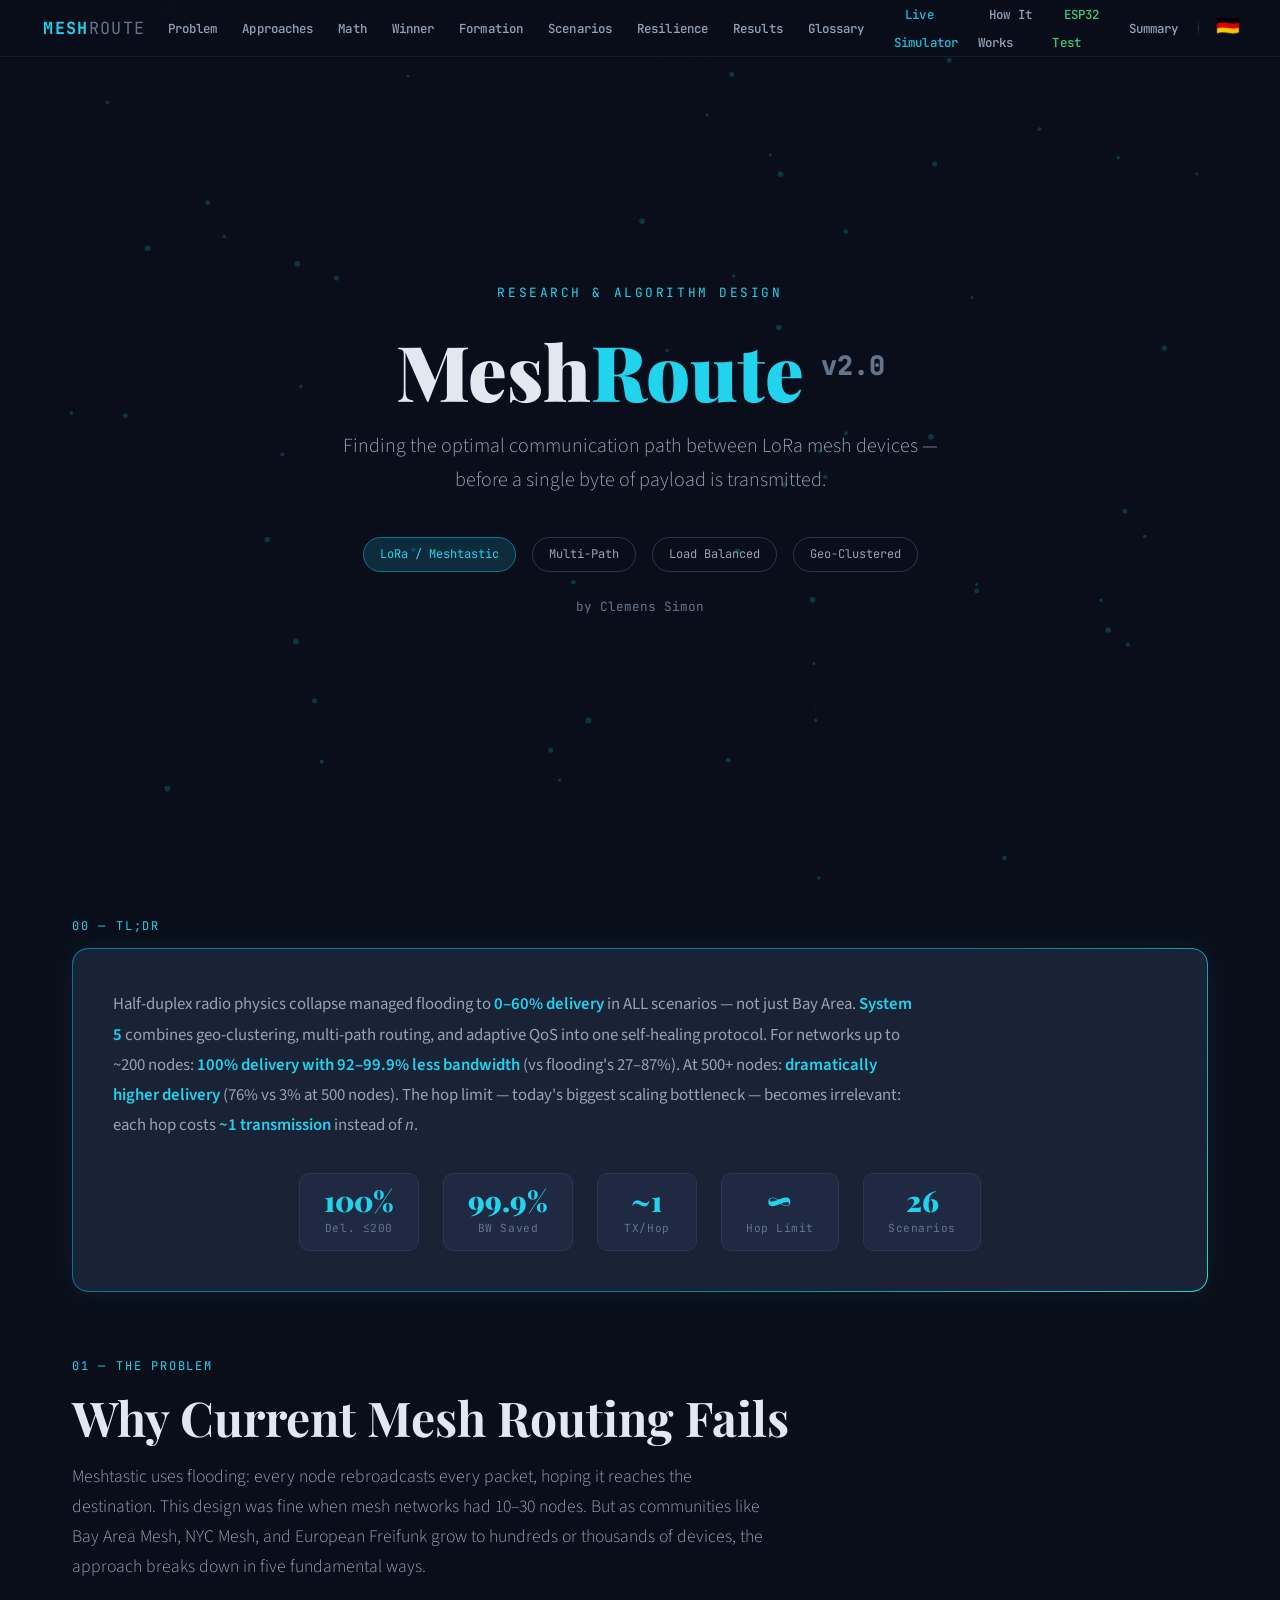
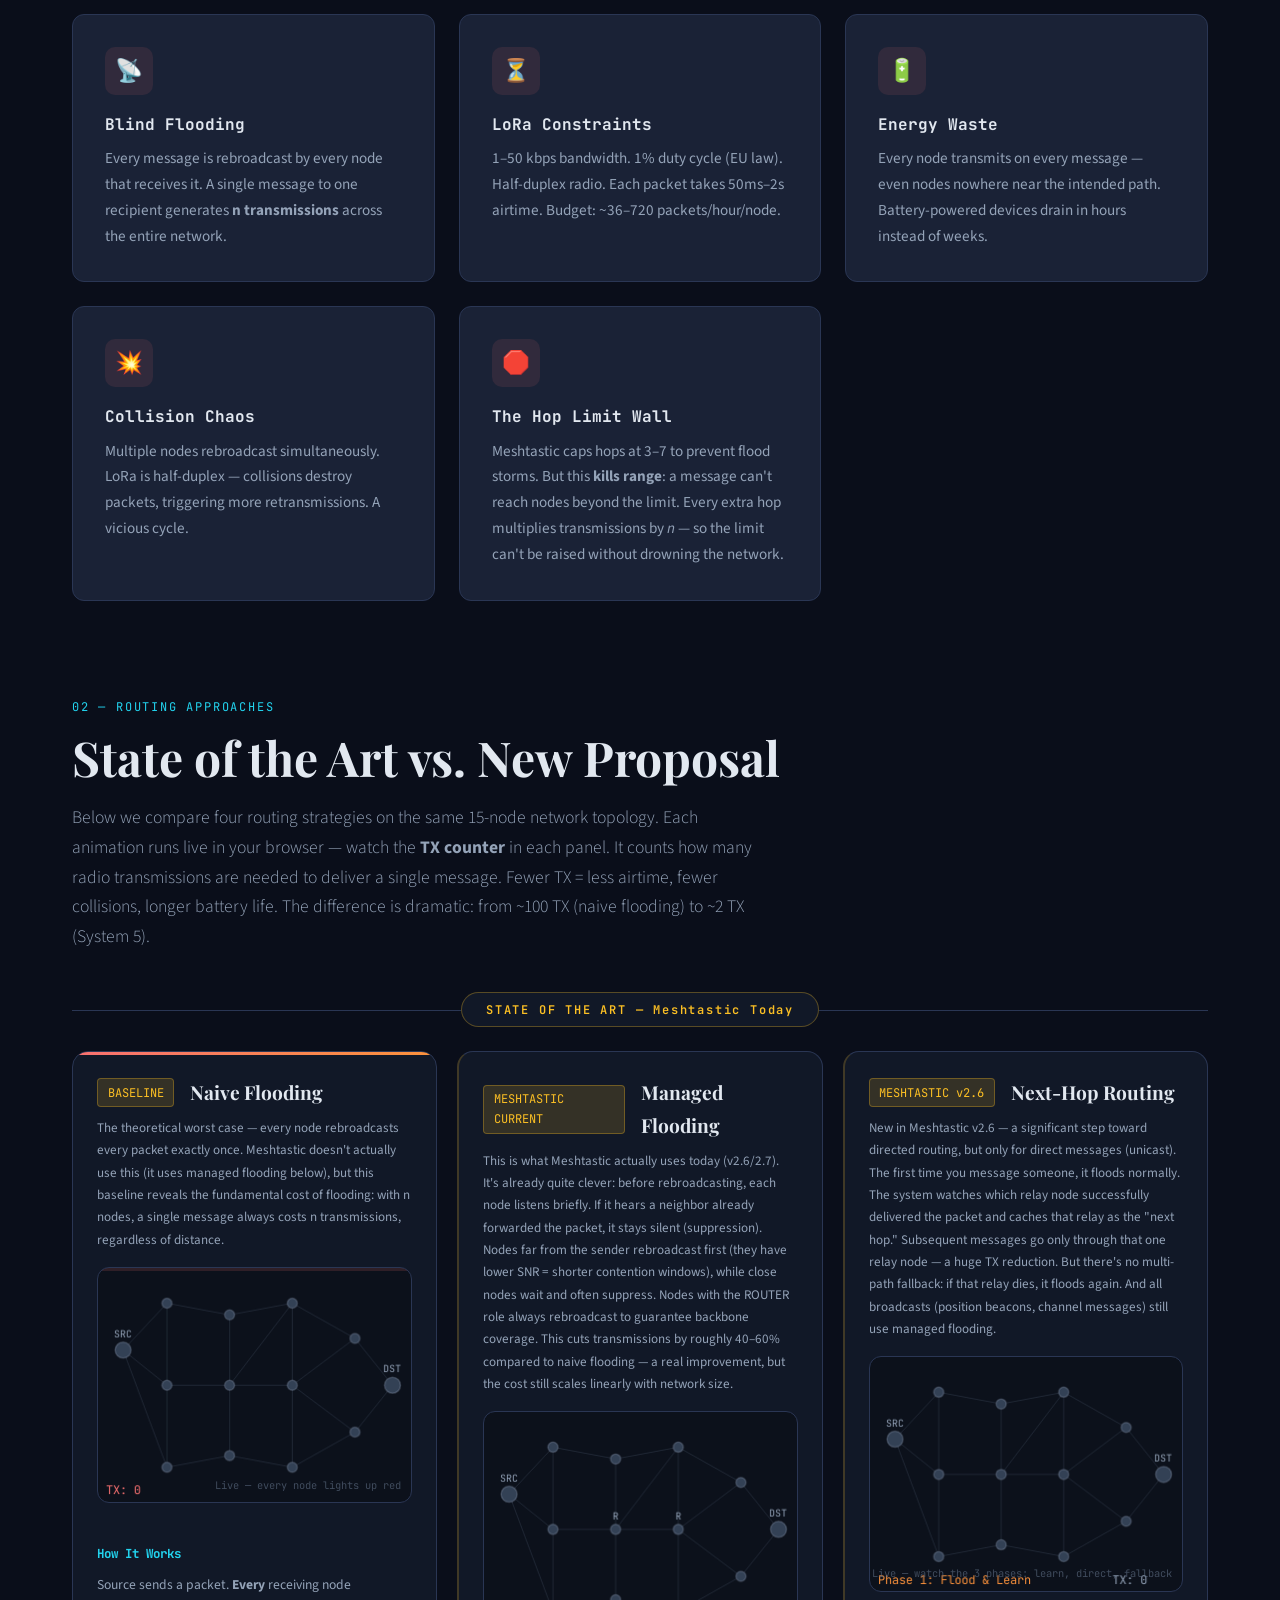
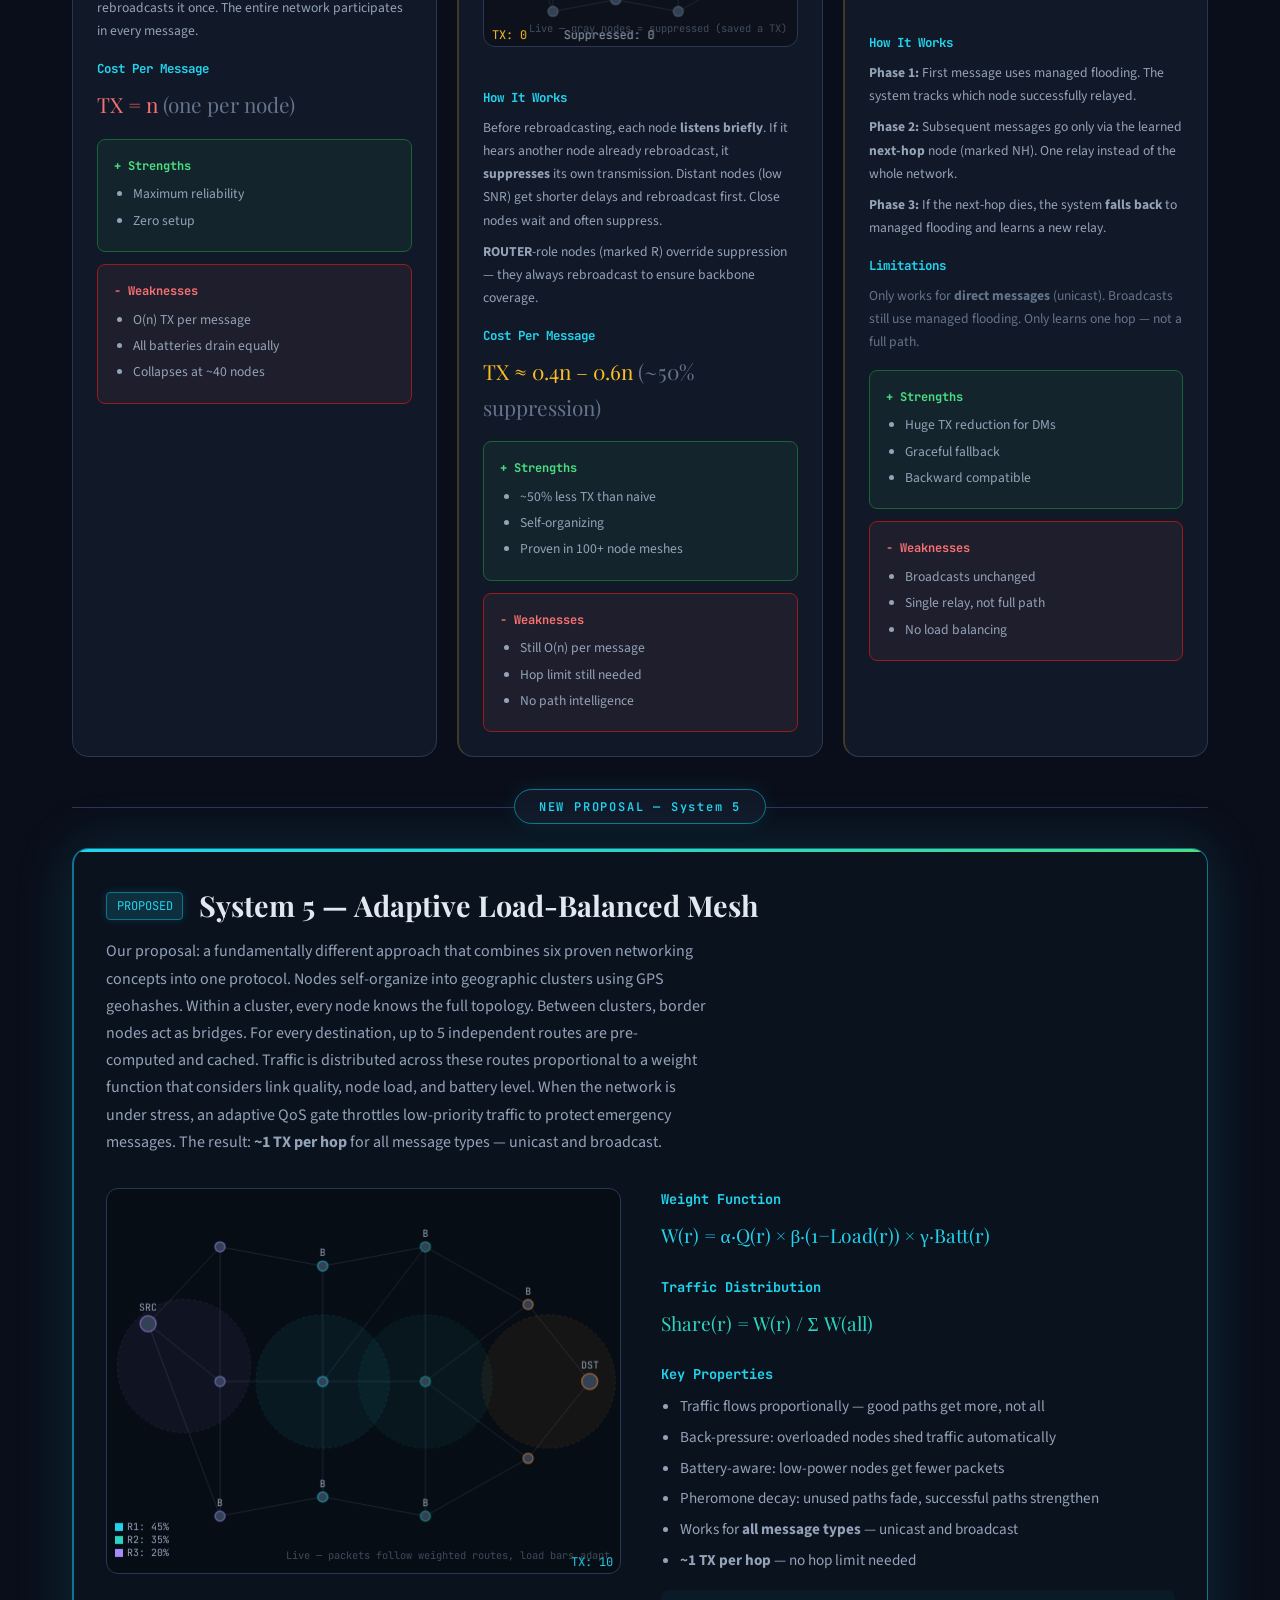
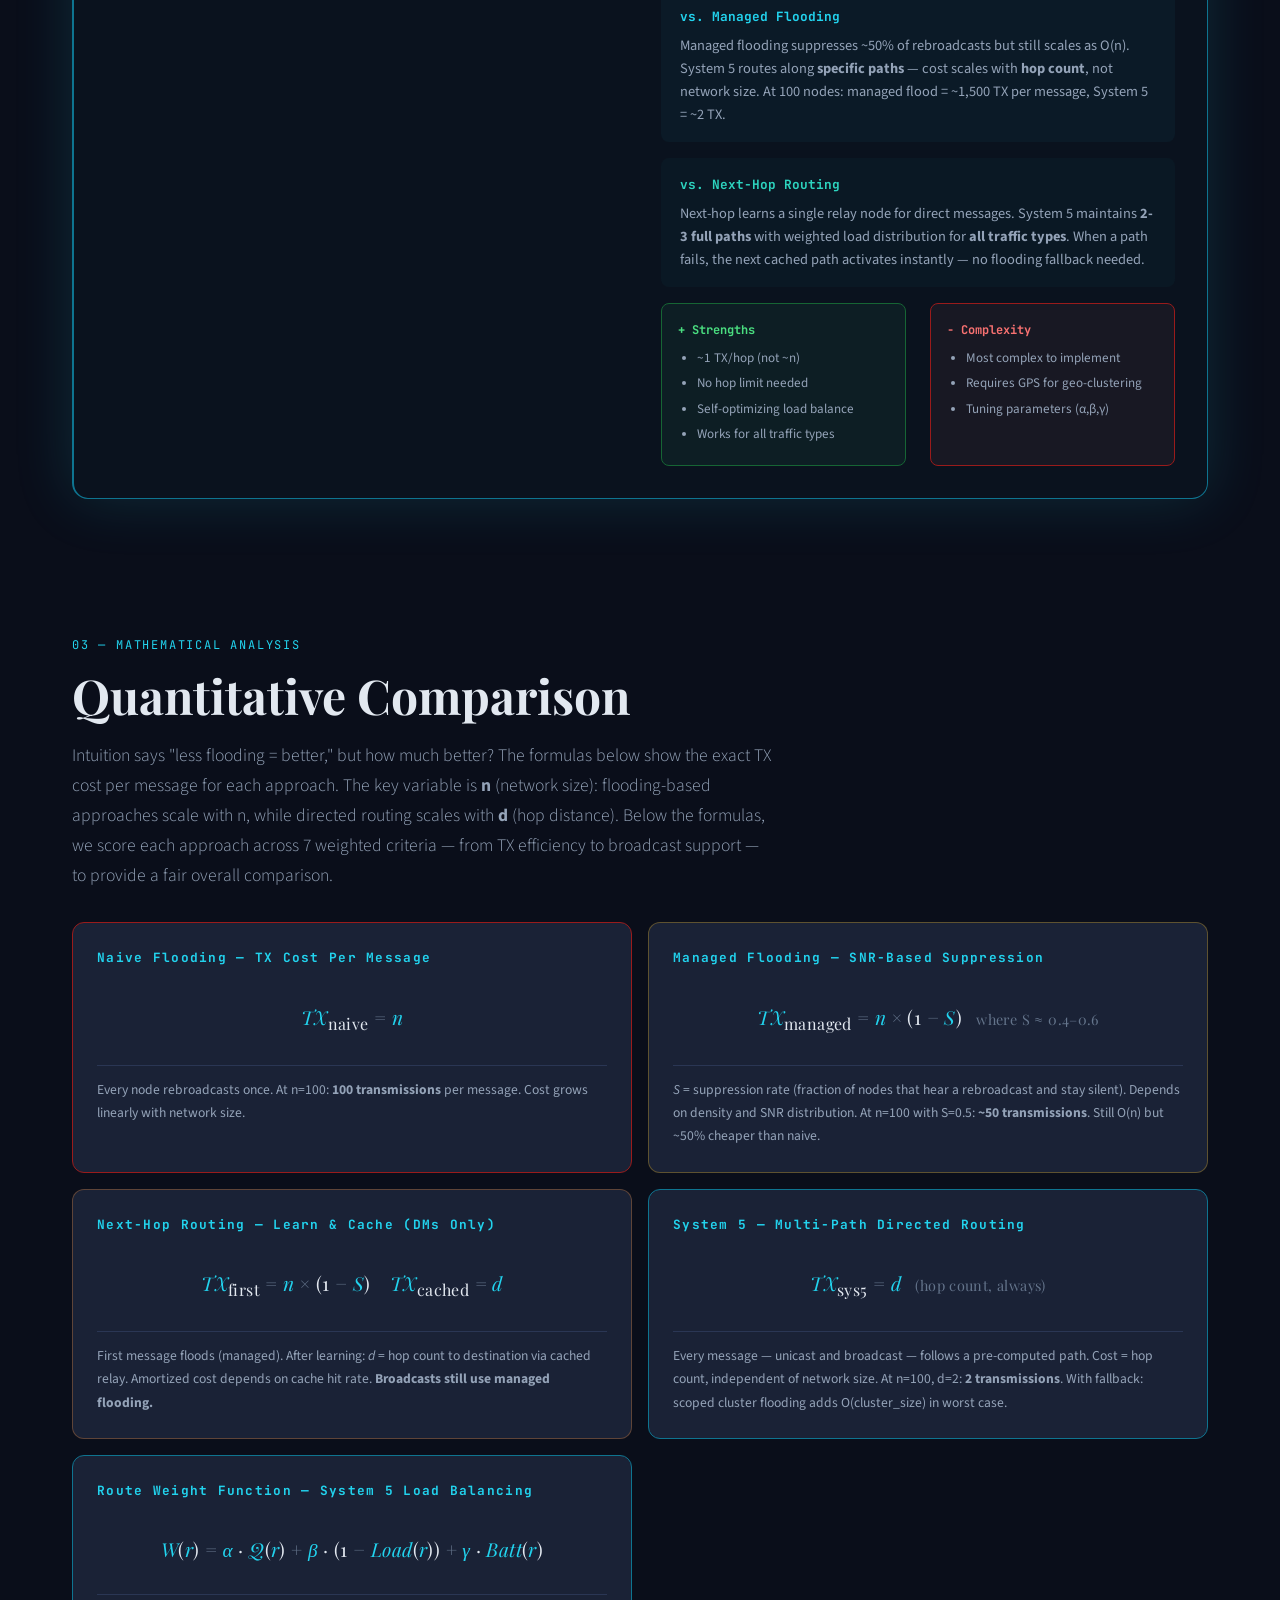
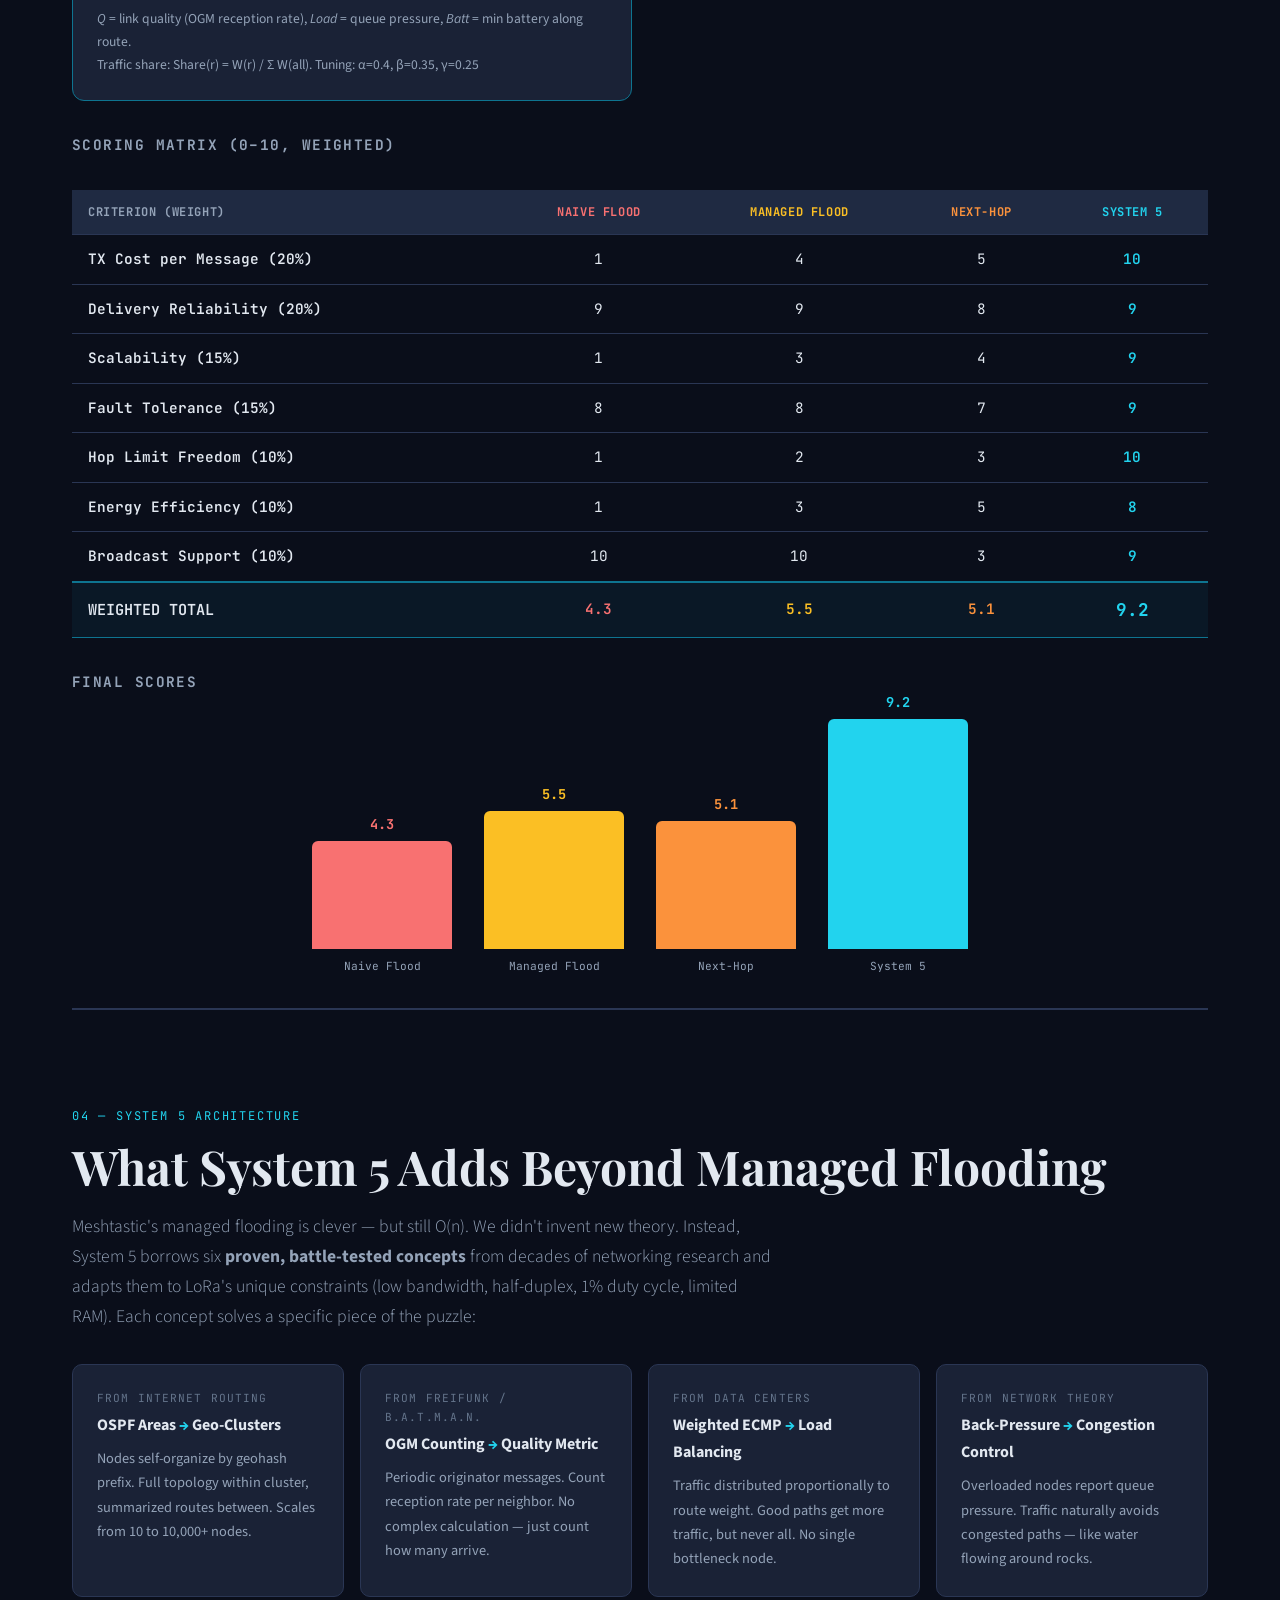
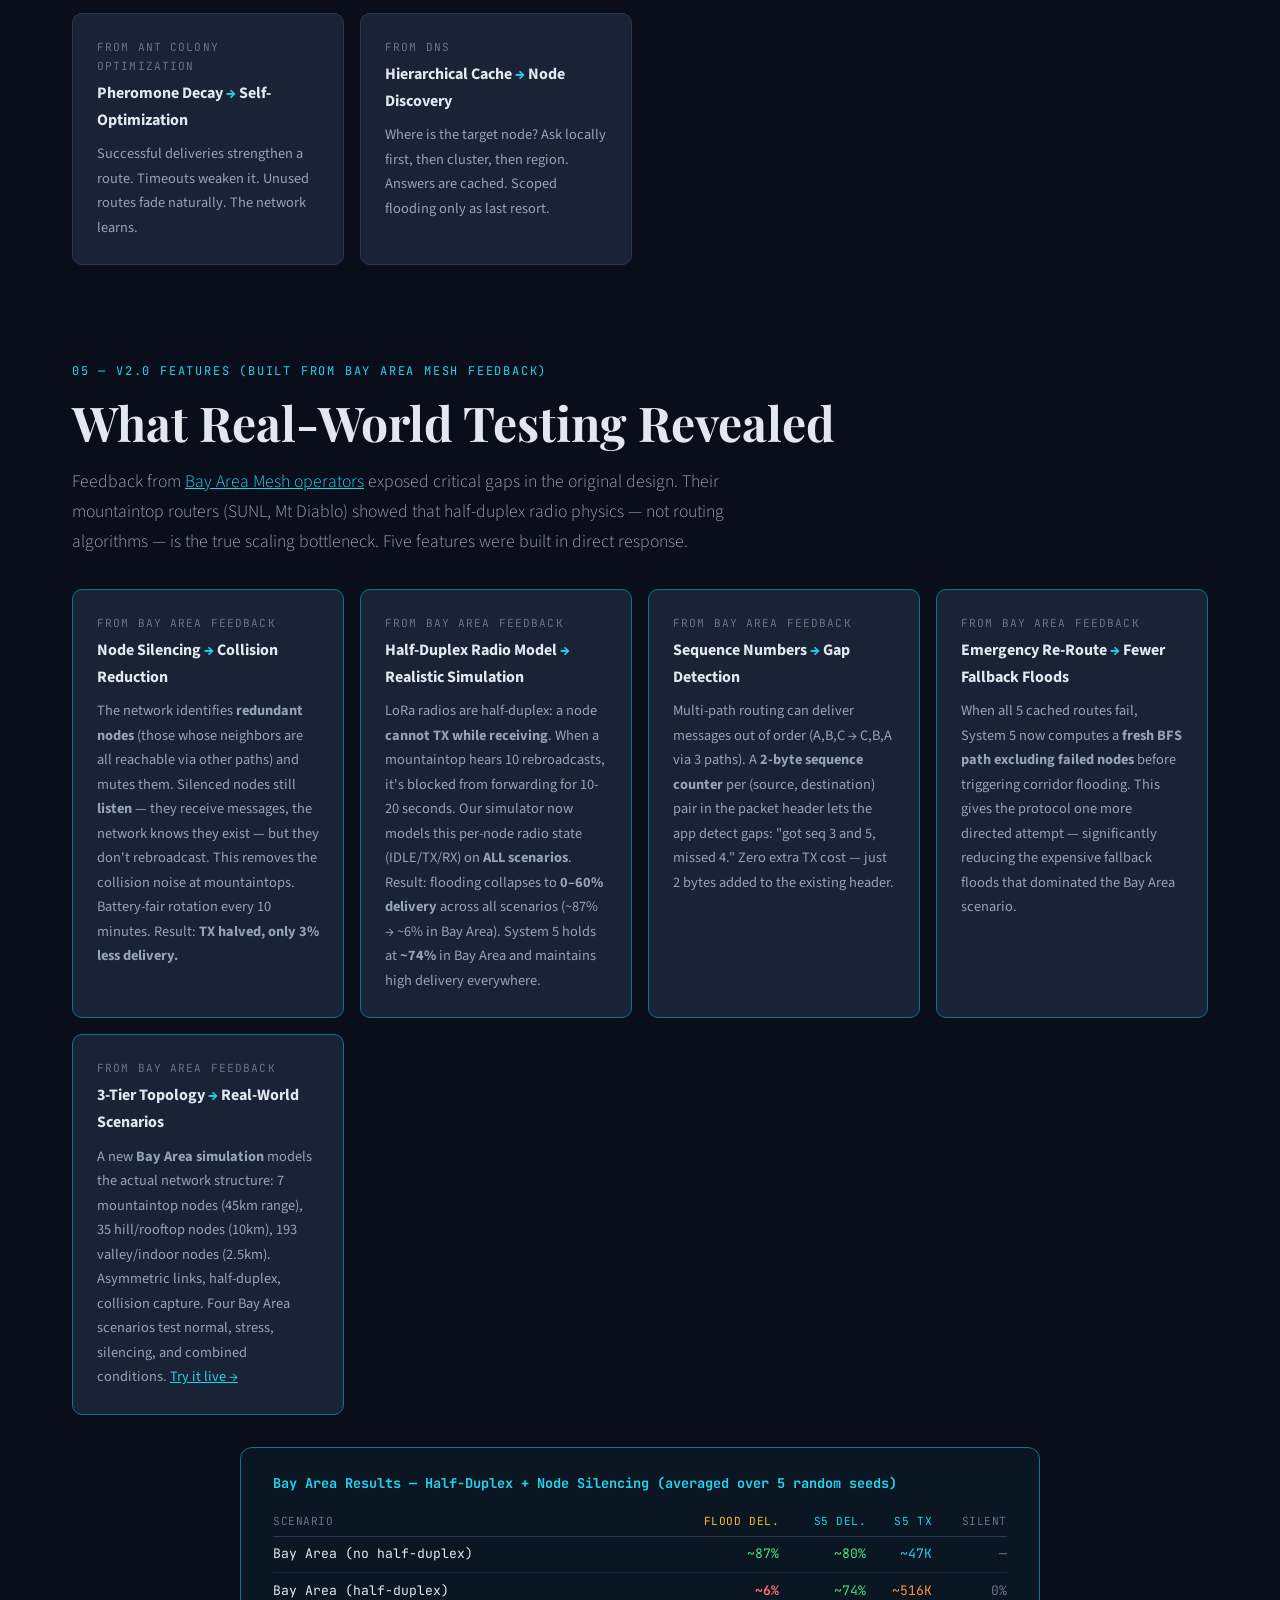
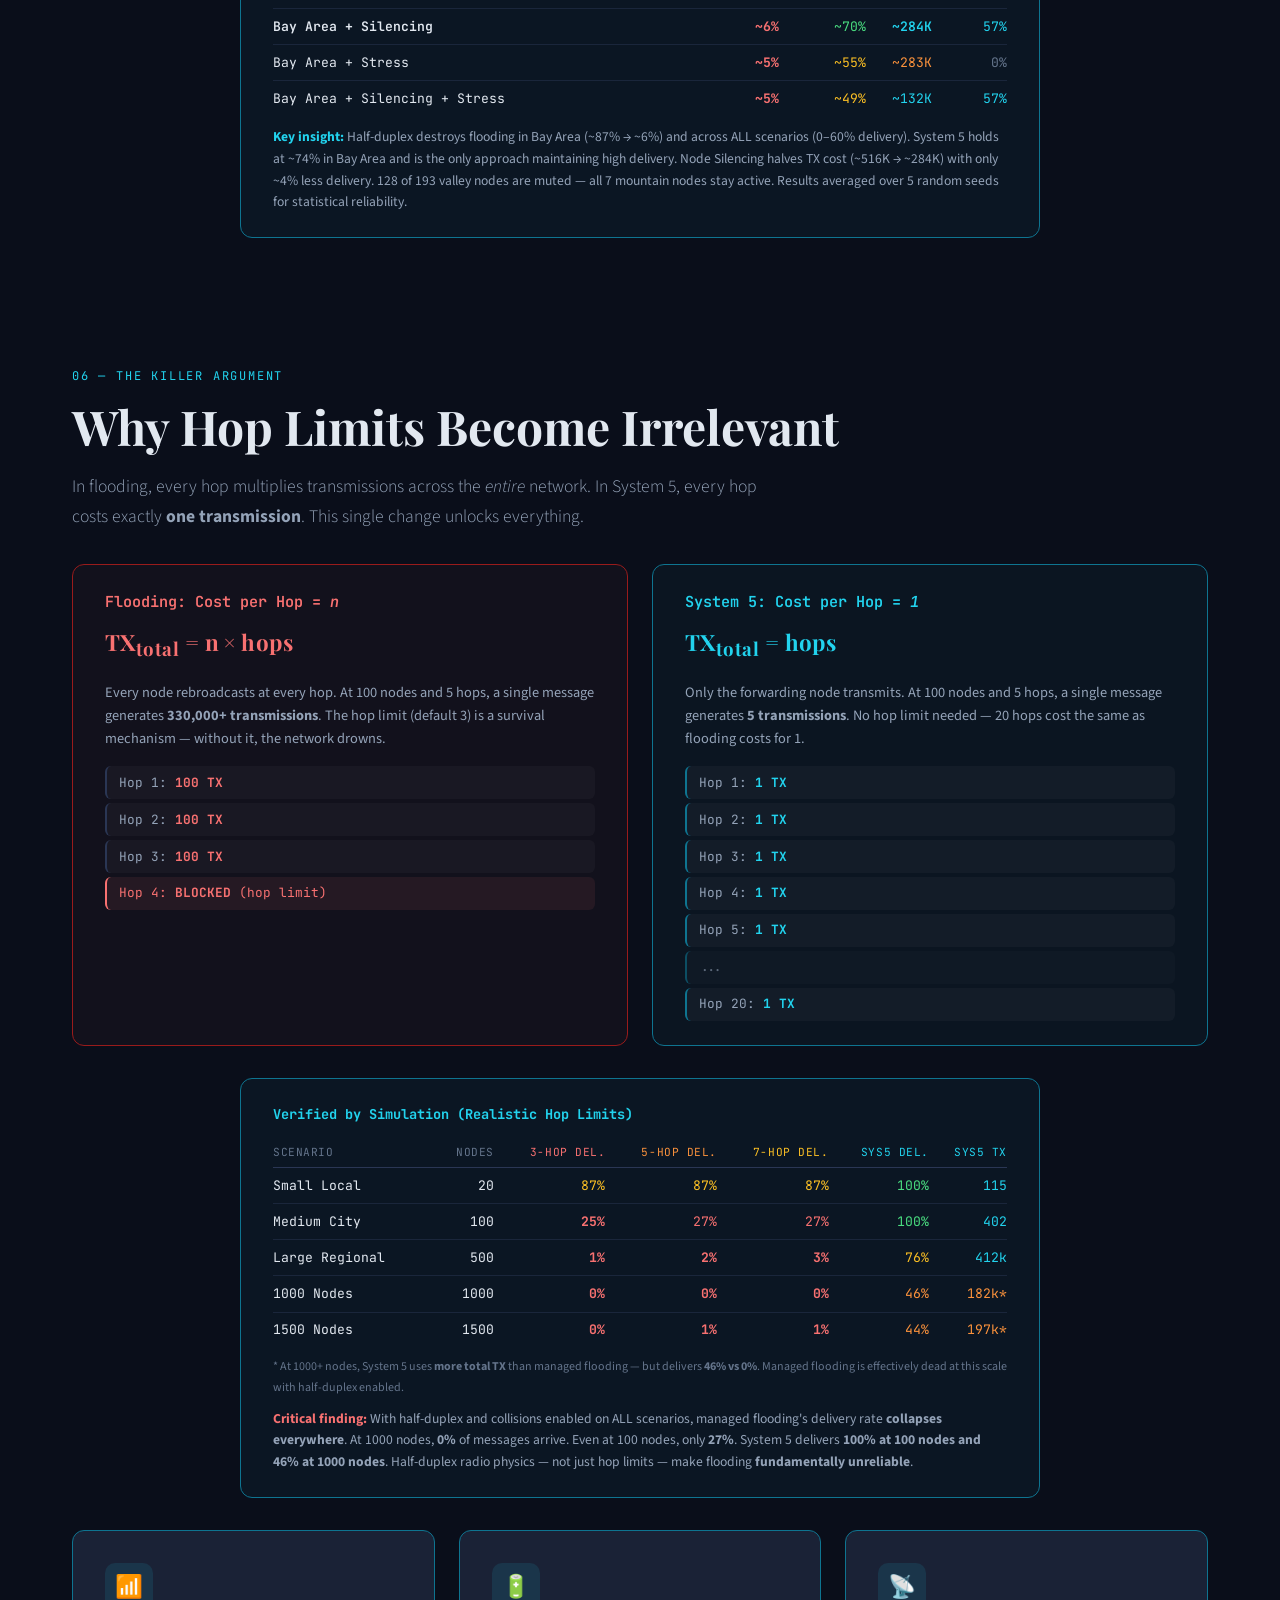
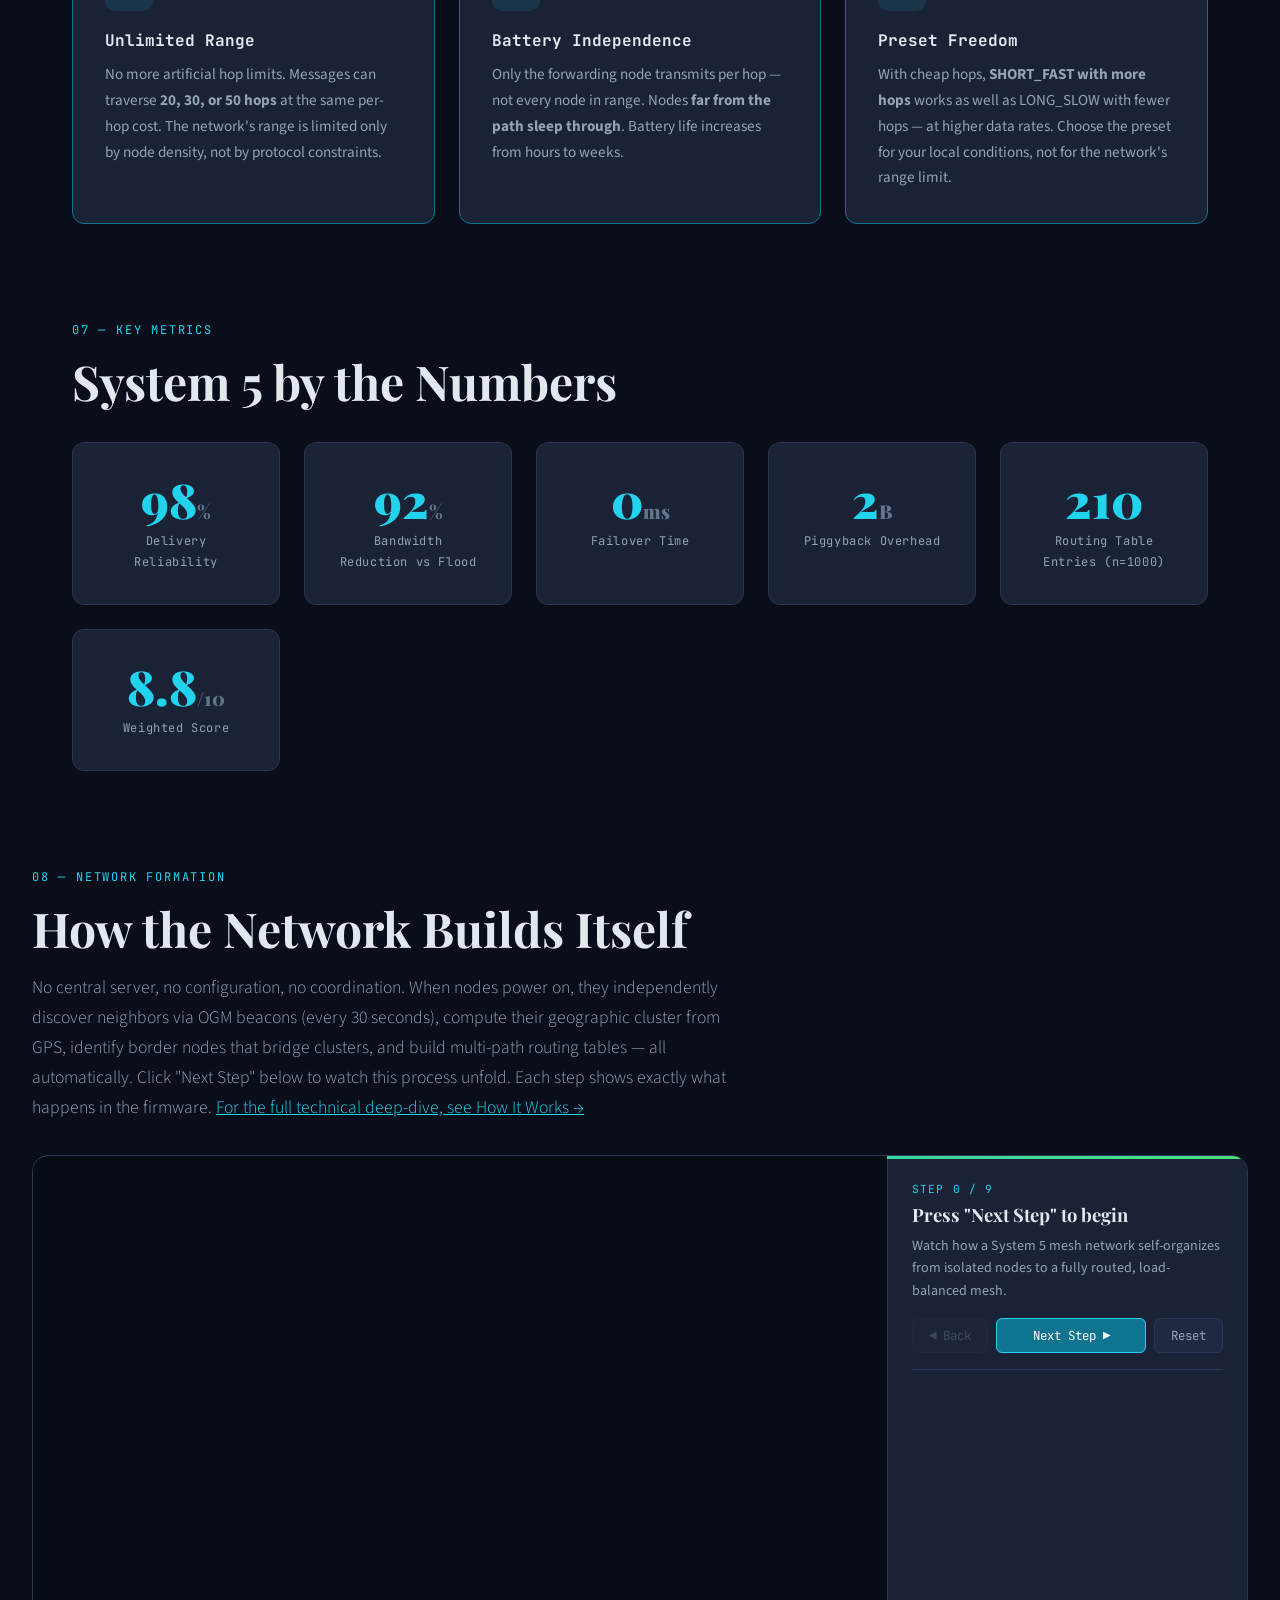
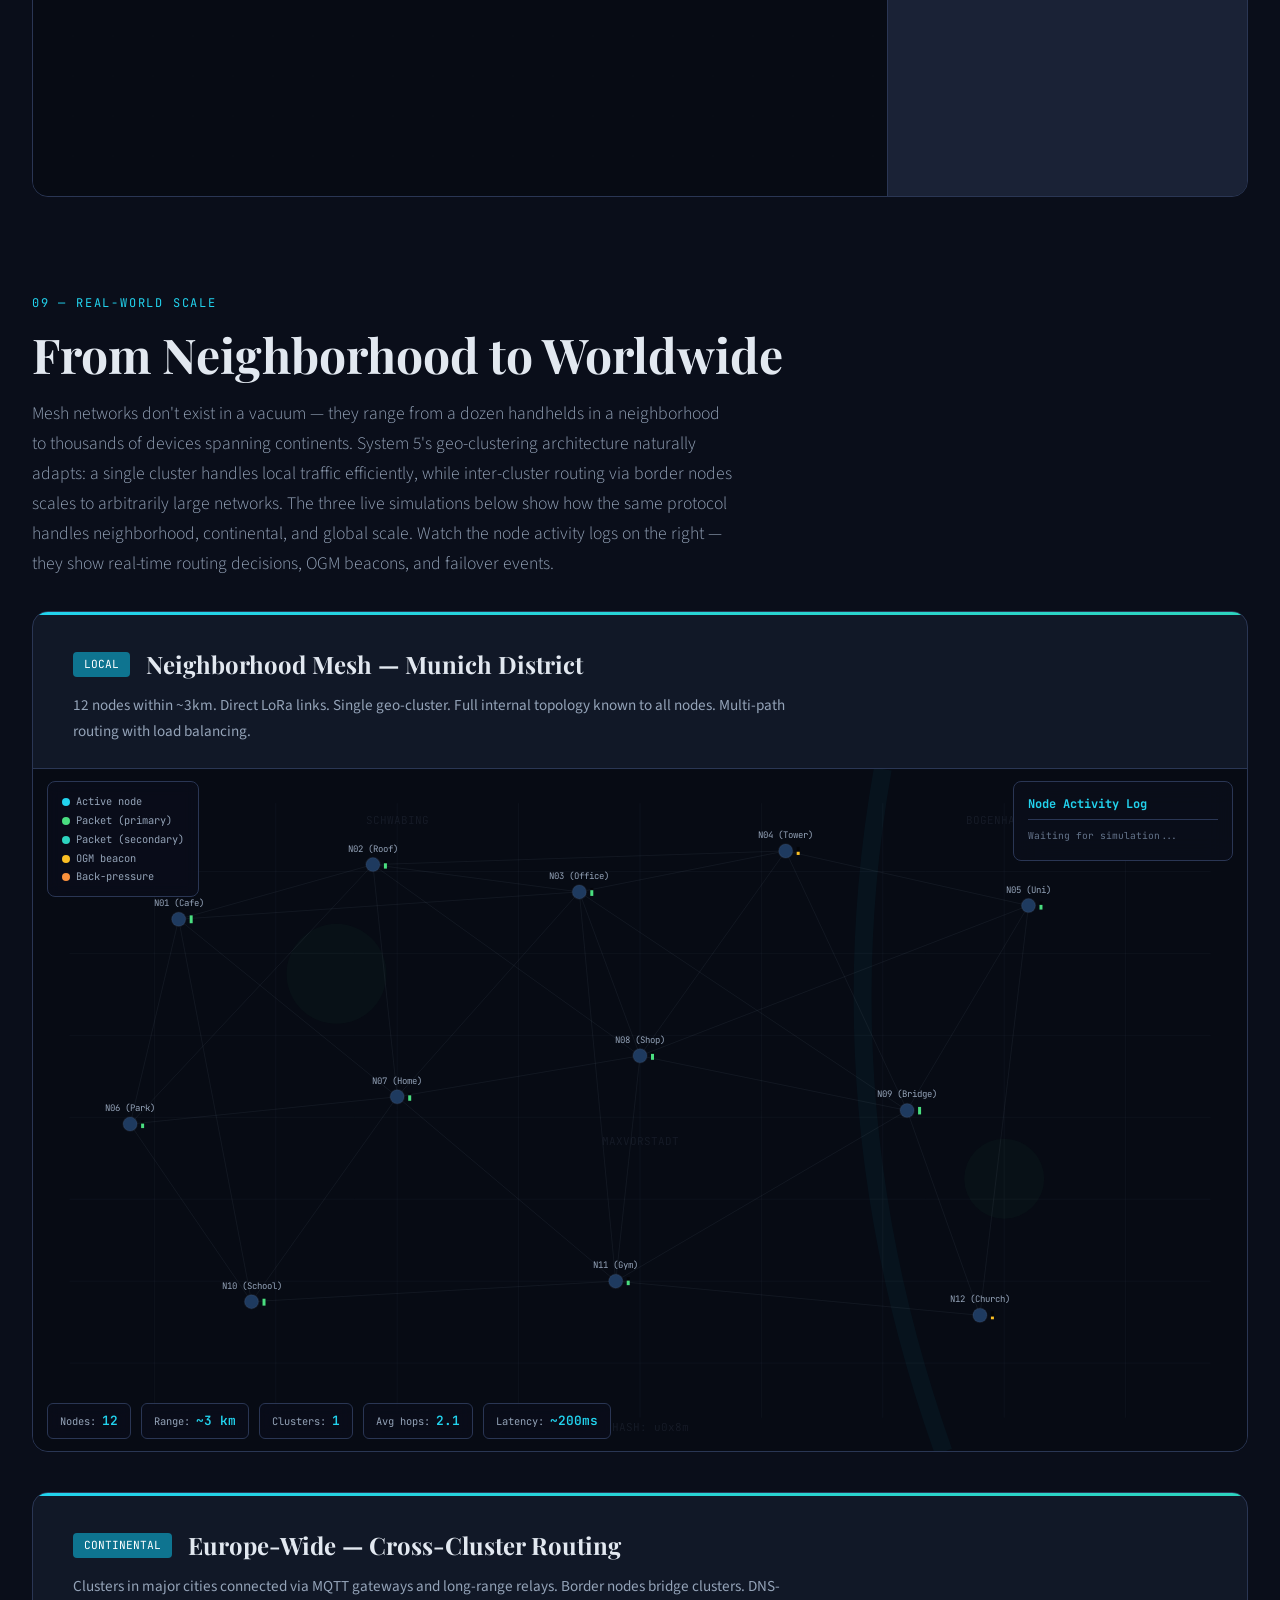
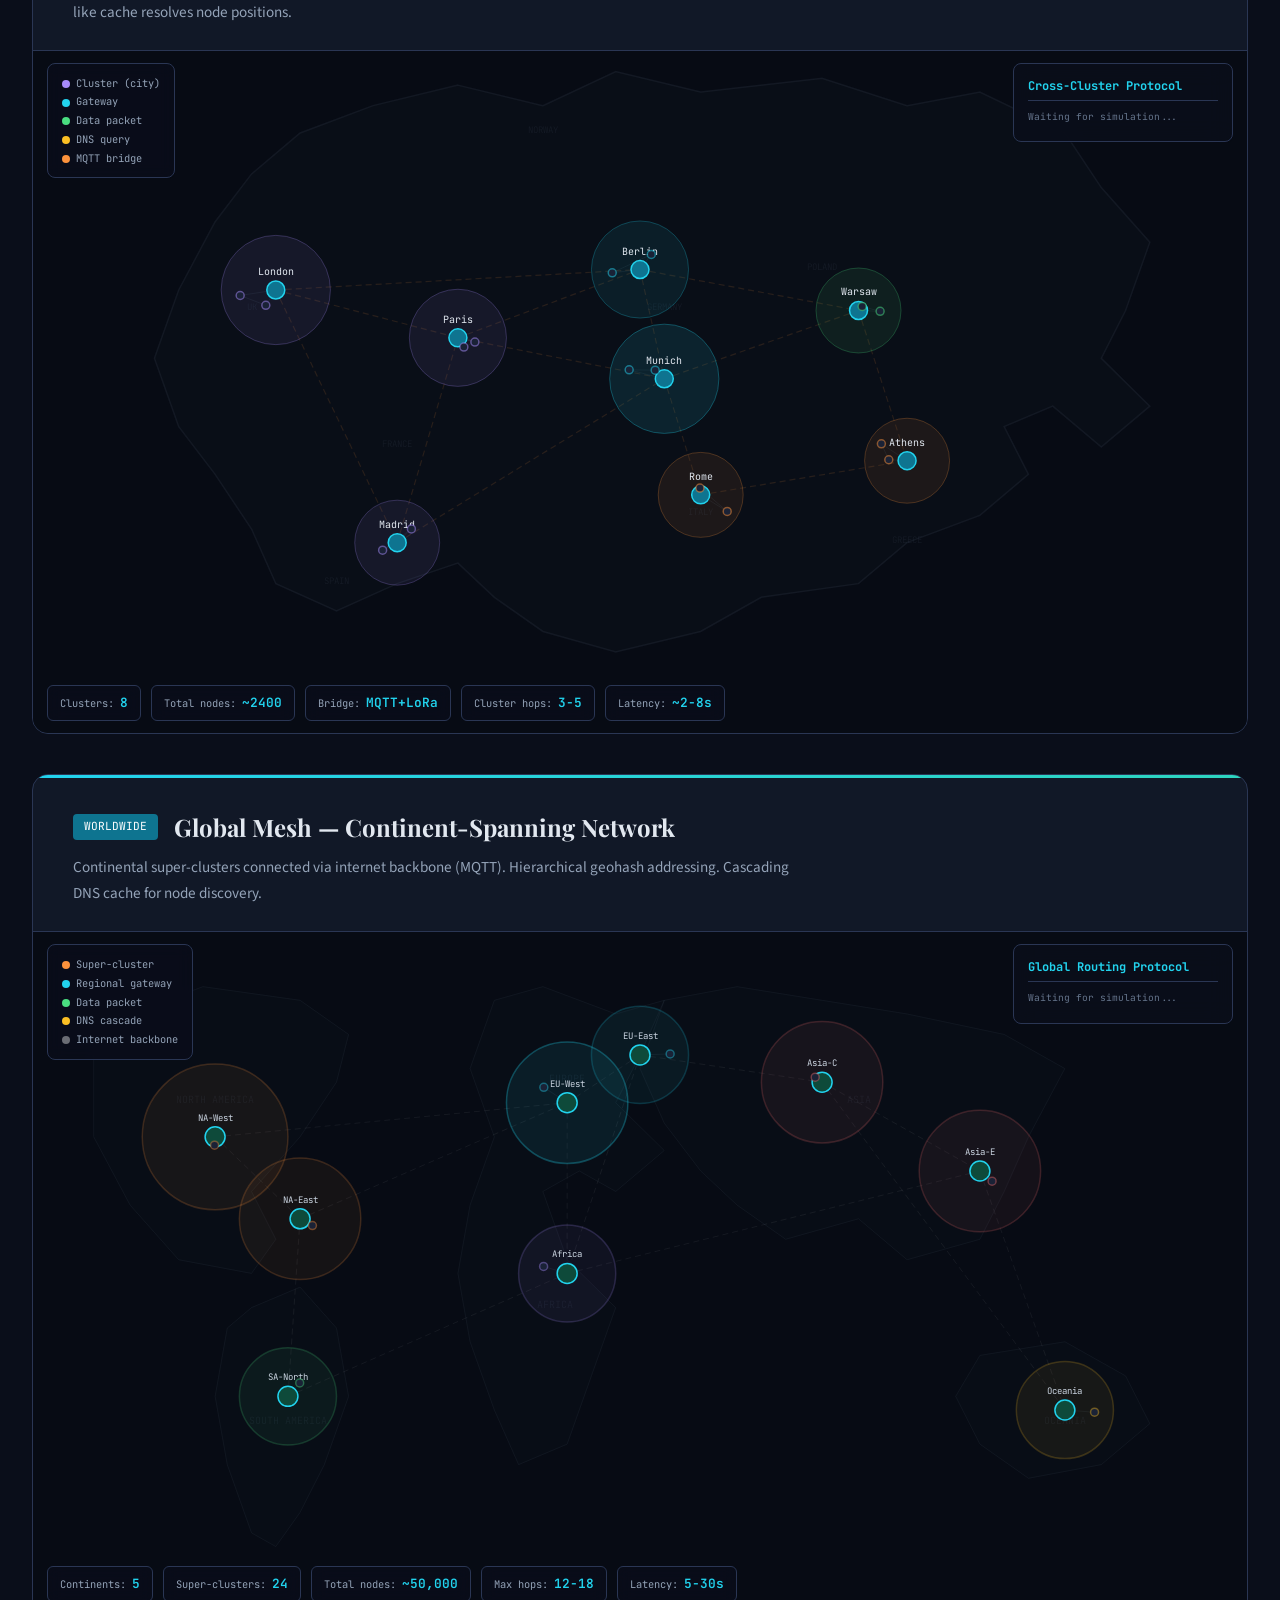
==== commit 06a6c324: "Update ALL pages (EN+DE) with half-duplex results + add results database All pages updated with real" ====
--- a/index.html
+++ b/index.html
@@ -55,7 +55,7 @@
 <section id="tldr">
   <div class="section-tag reveal">00 — TL;DR</div>
   <div class="tldr-card reveal">
-    <p class="tldr-text">Current Meshtastic flooding wastes <strong>92–100% of bandwidth</strong> in small-medium networks and <strong>fails to deliver</strong> at scale. <strong>System 5</strong> combines geo-clustering, multi-path routing, and adaptive QoS into one self-healing protocol. For networks up to ~200 nodes: <strong>100% delivery with 92–99.9% less bandwidth</strong>. At 500+ nodes: <strong>higher delivery than managed flooding</strong> (76% vs 51% at 500 nodes), though large sparse networks remain challenging for any protocol. The hop limit — today's biggest scaling bottleneck — becomes irrelevant: each hop costs <strong>~1 transmission</strong> instead of <em>n</em>.</p>
+    <p class="tldr-text">Half-duplex radio physics collapse managed flooding to <strong>0–60% delivery</strong> in ALL scenarios — not just Bay Area. <strong>System 5</strong> combines geo-clustering, multi-path routing, and adaptive QoS into one self-healing protocol. For networks up to ~200 nodes: <strong>100% delivery with 92–99.9% less bandwidth</strong> (vs flooding's 27–87%). At 500+ nodes: <strong>dramatically higher delivery</strong> (76% vs 3% at 500 nodes). The hop limit — today's biggest scaling bottleneck — becomes irrelevant: each hop costs <strong>~1 transmission</strong> instead of <em>n</em>.</p>
     <div class="tldr-stats">
       <div class="tldr-stat"><span class="tldr-num">100%</span><span class="tldr-label">Del. &le;200</span></div>
       <div class="tldr-stat"><span class="tldr-num">99.9%</span><span class="tldr-label">BW Saved</span></div>
@@ -416,7 +416,7 @@
     <div class="arch-card reveal" style="border-color:var(--cyan-dim)">
       <div class="source">from Bay Area Feedback</div>
       <h4>Half-Duplex Radio Model <span class="arrow">&rarr;</span> Realistic Simulation</h4>
-      <p>LoRa radios are half-duplex: a node <strong>cannot TX while receiving</strong>. When a mountaintop hears 10 rebroadcasts, it's blocked from forwarding for 10-20 seconds. Our simulator now models this per-node radio state (IDLE/TX/RX). Result: flooding collapses from <strong>~87% → ~6%</strong> delivery. System 5 holds at <strong>~74%</strong>. (Averaged over 5 random seeds.)</p>
+      <p>LoRa radios are half-duplex: a node <strong>cannot TX while receiving</strong>. When a mountaintop hears 10 rebroadcasts, it's blocked from forwarding for 10-20 seconds. Our simulator now models this per-node radio state (IDLE/TX/RX) on <strong>ALL scenarios</strong>. Result: flooding collapses to <strong>0–60% delivery</strong> across all scenarios (~87% → ~6% in Bay Area). System 5 holds at <strong>~74%</strong> in Bay Area and maintains high delivery everywhere.</p>
     </div>
     <div class="arch-card reveal" style="border-color:var(--cyan-dim)">
       <div class="source">from Bay Area Feedback</div>
@@ -482,7 +482,7 @@
         <td style="text-align:right;color:var(--cyan)">57%</td>
       </tr>
     </table>
-    <p style="margin-top:0.6rem;font-size:0.85rem;color:var(--text-dim);line-height:1.6"><strong style="color:var(--cyan)">Key insight:</strong> Half-duplex destroys flooding (~87% → ~6%), but System 5 holds at ~74%. Node Silencing halves TX cost (~516K → ~284K) with only ~4% less delivery. 128 of 193 valley nodes are muted — all 7 mountain nodes stay active. Results averaged over 5 random seeds for statistical reliability.</p>
+    <p style="margin-top:0.6rem;font-size:0.85rem;color:var(--text-dim);line-height:1.6"><strong style="color:var(--cyan)">Key insight:</strong> Half-duplex destroys flooding in Bay Area (~87% → ~6%) and across ALL scenarios (0–60% delivery). System 5 holds at ~74% in Bay Area and is the only approach maintaining high delivery. Node Silencing halves TX cost (~516K → ~284K) with only ~4% less delivery. 128 of 193 valley nodes are muted — all 7 mountain nodes stay active. Results averaged over 5 random seeds for statistical reliability.</p>
   </div>
 </section>
 
@@ -536,51 +536,51 @@
       <tr style="border-top:1px solid var(--border)">
         <td style="padding:0.4rem 0;color:var(--text)">Small Local</td>
         <td style="text-align:right">20</td>
-        <td style="text-align:right;color:var(--green)">100%</td>
-        <td style="text-align:right;color:var(--green)">100%</td>
-        <td style="text-align:right;color:var(--green)">100%</td>
+        <td style="text-align:right;color:var(--yellow)">87%</td>
+        <td style="text-align:right;color:var(--yellow)">87%</td>
+        <td style="text-align:right;color:var(--yellow)">87%</td>
         <td style="text-align:right;color:var(--green)">100%</td>
         <td style="text-align:right;color:var(--cyan)">115</td>
       </tr>
       <tr style="border-top:1px solid rgba(42,54,84,0.5)">
         <td style="padding:0.4rem 0;color:var(--text)">Medium City</td>
         <td style="text-align:right">100</td>
-        <td style="text-align:right;color:var(--red)">92%</td>
-        <td style="text-align:right;color:var(--green)">100%</td>
-        <td style="text-align:right;color:var(--green)">100%</td>
+        <td style="text-align:right;color:var(--red);font-weight:700">25%</td>
+        <td style="text-align:right;color:var(--red)">27%</td>
+        <td style="text-align:right;color:var(--red)">27%</td>
         <td style="text-align:right;color:var(--green)">100%</td>
         <td style="text-align:right;color:var(--cyan)">402</td>
       </tr>
       <tr style="border-top:1px solid rgba(42,54,84,0.5)">
         <td style="padding:0.4rem 0;color:var(--text)">Large Regional</td>
         <td style="text-align:right">500</td>
-        <td style="text-align:right;color:var(--red);font-weight:700">14%</td>
-        <td style="text-align:right;color:var(--red)">31%</td>
-        <td style="text-align:right;color:var(--orange)">51%</td>
+        <td style="text-align:right;color:var(--red);font-weight:700">1%</td>
+        <td style="text-align:right;color:var(--red);font-weight:700">2%</td>
+        <td style="text-align:right;color:var(--red);font-weight:700">3%</td>
         <td style="text-align:right;color:var(--yellow)">76%</td>
         <td style="text-align:right;color:var(--cyan)">412k</td>
       </tr>
       <tr style="border-top:1px solid rgba(42,54,84,0.5)">
         <td style="padding:0.4rem 0;color:var(--text)">1000 Nodes</td>
         <td style="text-align:right">1000</td>
-        <td style="text-align:right;color:var(--red);font-weight:700">2%</td>
-        <td style="text-align:right;color:var(--red);font-weight:700">6%</td>
-        <td style="text-align:right;color:var(--red);font-weight:700">6%</td>
-        <td style="text-align:right;color:var(--orange)">43%</td>
+        <td style="text-align:right;color:var(--red);font-weight:700">0%</td>
+        <td style="text-align:right;color:var(--red);font-weight:700">0%</td>
+        <td style="text-align:right;color:var(--red);font-weight:700">0%</td>
+        <td style="text-align:right;color:var(--orange)">46%</td>
         <td style="text-align:right;color:var(--orange)">182k*</td>
       </tr>
       <tr style="border-top:1px solid rgba(42,54,84,0.5)">
         <td style="padding:0.4rem 0;color:var(--text)">1500 Nodes</td>
         <td style="text-align:right">1500</td>
-        <td style="text-align:right;color:var(--red);font-weight:700">2%</td>
-        <td style="text-align:right;color:var(--red);font-weight:700">4%</td>
-        <td style="text-align:right;color:var(--red);font-weight:700">5%</td>
-        <td style="text-align:right;color:var(--orange)">42%</td>
+        <td style="text-align:right;color:var(--red);font-weight:700">0%</td>
+        <td style="text-align:right;color:var(--red);font-weight:700">1%</td>
+        <td style="text-align:right;color:var(--red);font-weight:700">1%</td>
+        <td style="text-align:right;color:var(--orange)">44%</td>
         <td style="text-align:right;color:var(--orange)">197k*</td>
       </tr>
     </table>
-    <p style="margin-top:0.6rem;font-size:0.75rem;color:var(--text-muted)">* At 1000+ nodes, System 5 uses <strong>more total TX</strong> than managed flooding (182k vs 78k) — but delivers <strong>7x more messages</strong>. The per-delivered-message cost (TX/delivered) still favors System 5: ~4,229 vs ~13,065.</p>
-    <p style="margin-top:0.6rem;font-size:0.85rem;color:var(--text-dim);line-height:1.6"><strong style="color:var(--red)">Critical finding:</strong> With Meshtastic's realistic hop limit (3–7), managed flooding's delivery rate <strong>collapses</strong> at scale. At 1000 nodes, only <strong>6%</strong> of messages arrive — regardless of hop limit. System 5 delivers <strong>7x more messages</strong> in the same scenario. The hop limit doesn't just cap range — it makes large networks <strong>fundamentally unreliable</strong>.</p>
+    <p style="margin-top:0.6rem;font-size:0.75rem;color:var(--text-muted)">* At 1000+ nodes, System 5 uses <strong>more total TX</strong> than managed flooding — but delivers <strong>46% vs 0%</strong>. Managed flooding is effectively dead at this scale with half-duplex enabled.</p>
+    <p style="margin-top:0.6rem;font-size:0.85rem;color:var(--text-dim);line-height:1.6"><strong style="color:var(--red)">Critical finding:</strong> With half-duplex and collisions enabled on ALL scenarios, managed flooding's delivery rate <strong>collapses everywhere</strong>. At 1000 nodes, <strong>0%</strong> of messages arrive. Even at 100 nodes, only <strong>27%</strong>. System 5 delivers <strong>100% at 100 nodes and 46% at 1000 nodes</strong>. Half-duplex radio physics — not just hop limits — make flooding <strong>fundamentally unreliable</strong>.</p>
   </div>
 
   <div class="problem-grid" style="margin-top:2rem">
@@ -939,7 +939,7 @@
 <section id="conclusion">
   <div class="section-tag reveal">13 — Conclusion</div>
   <h2 class="section-title reveal">The Path Forward</h2>
-  <p class="section-desc reveal">The hop limit doesn't just cap range — it <strong>prevents delivery</strong>. At 500+ nodes, managed flooding delivers as few as 2–14% of messages. The Bay Area Mesh experience confirms this: half-duplex radio constraints collapse flooding to just 6% delivery in real-world elevated topologies. System 5 breaks through these barriers with directed routing at ~1 TX per hop, surviving both the hop limit wall and the half-duplex collision cascade. Across 26 scenarios (including a Bay Area 3-tier topology with half-duplex modeling), System 5 dominates small-to-medium networks and delivers significantly more at scale — though very large sparse networks remain challenging for any protocol. The protocol is fully specified, a working ESP32 firmware prototype exists for three board types, and the complete source code is open under MIT license.</p>
+  <p class="section-desc reveal">Half-duplex radio physics collapse managed flooding to <strong>0–60% delivery</strong> in ALL scenarios — not just Bay Area. At 100 nodes, only 27% of messages arrive. At 1000 nodes, 0%. System 5 breaks through these barriers with directed routing at ~1 TX per hop, surviving both the hop limit wall and the half-duplex collision cascade. Across 26 scenarios (all with half-duplex and collisions enabled), System 5 is the only approach that maintains high delivery — 100% at up to 200 nodes, 46% at 1000 nodes where flooding delivers nothing. Very large sparse networks remain challenging for any protocol. The protocol is fully specified, a working ESP32 firmware prototype exists for three board types, and the complete source code is open under MIT license.</p>
 
   <div class="concl-results-grid reveal" style="margin-bottom:2.5rem">
     <div class="concl-result">
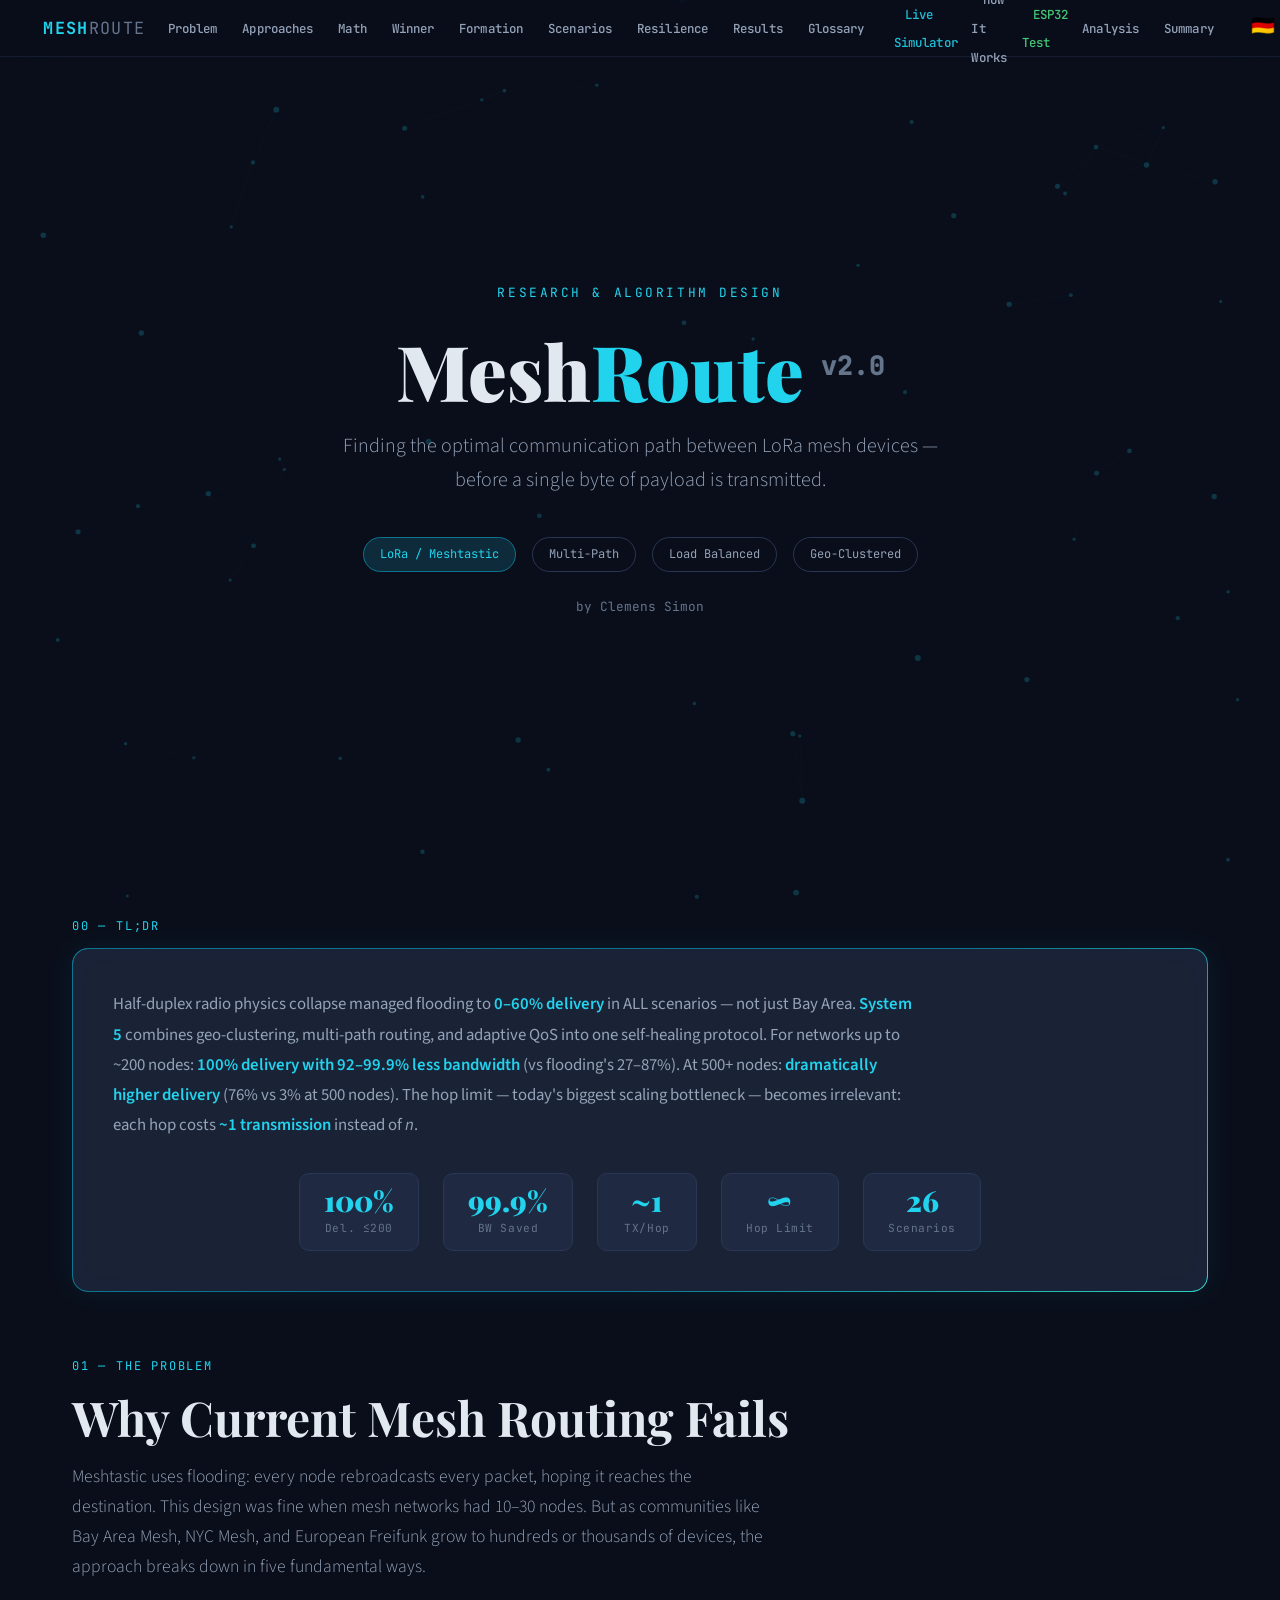
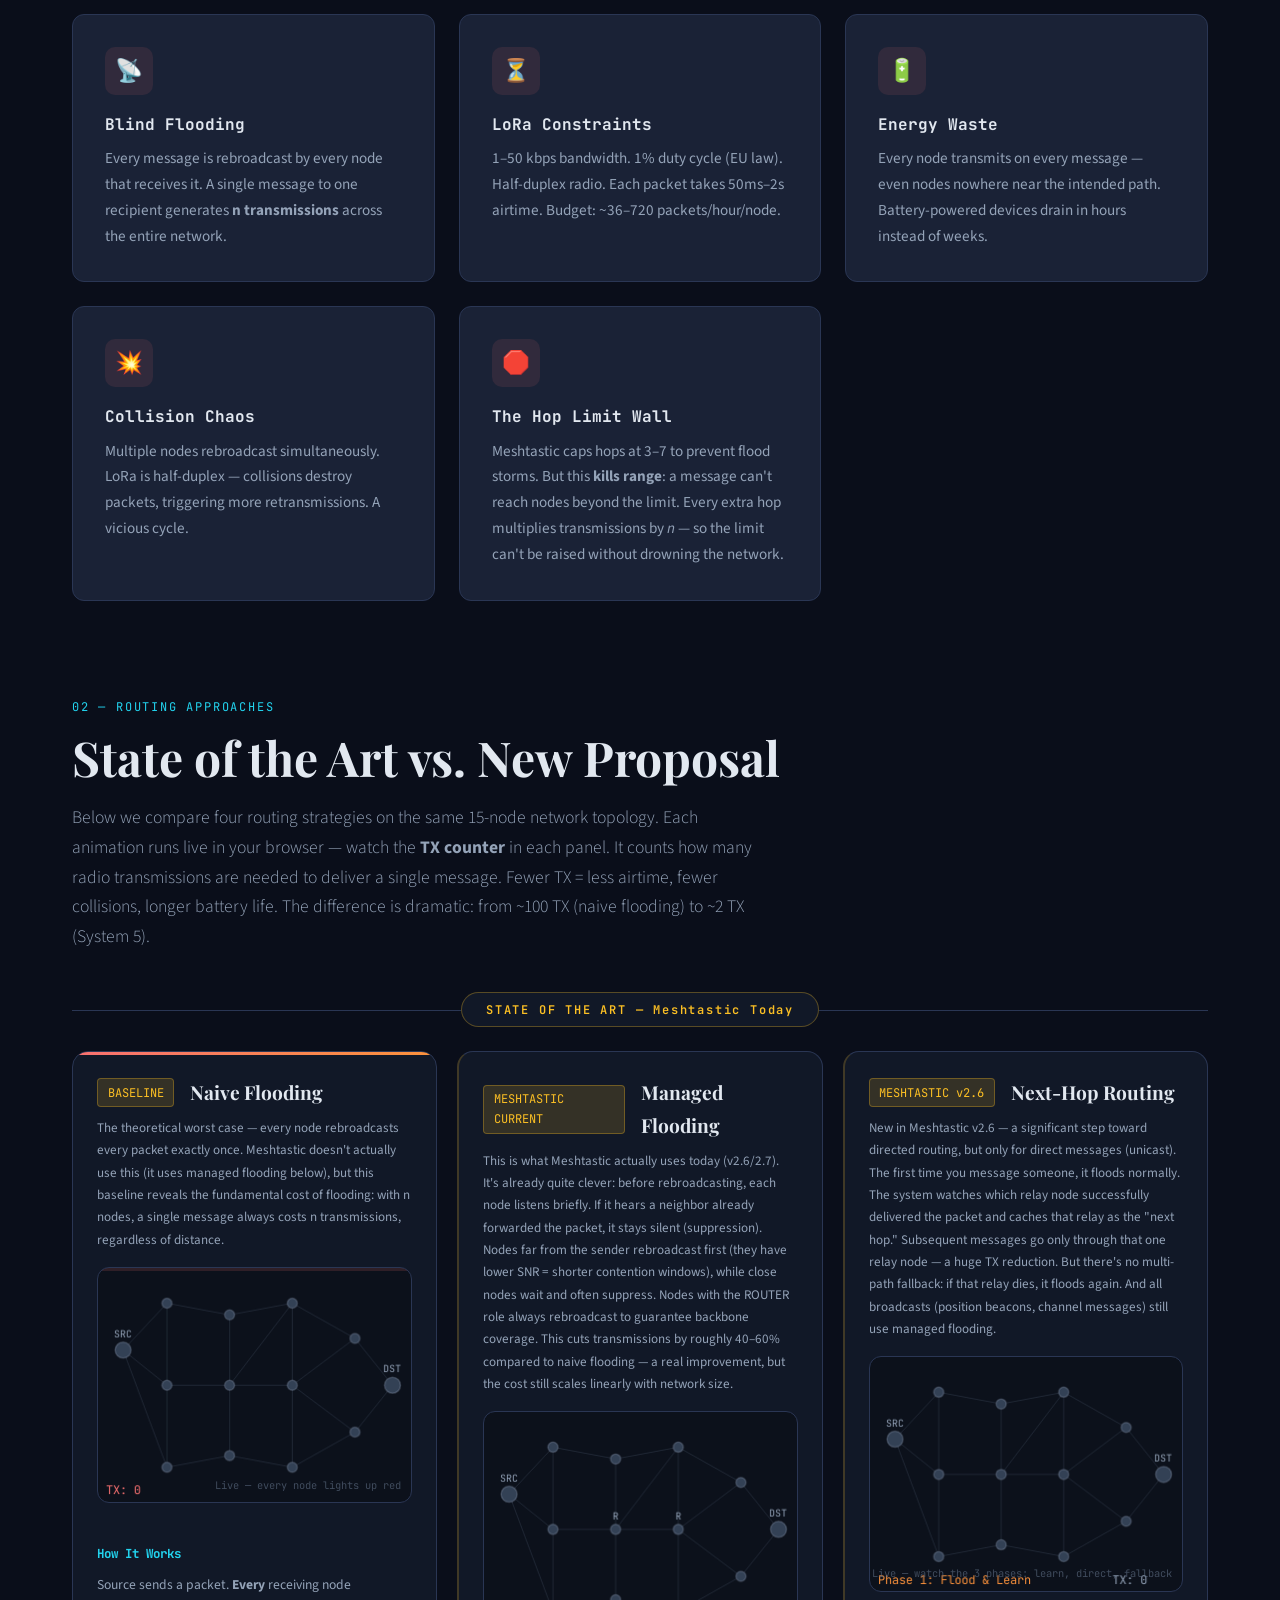
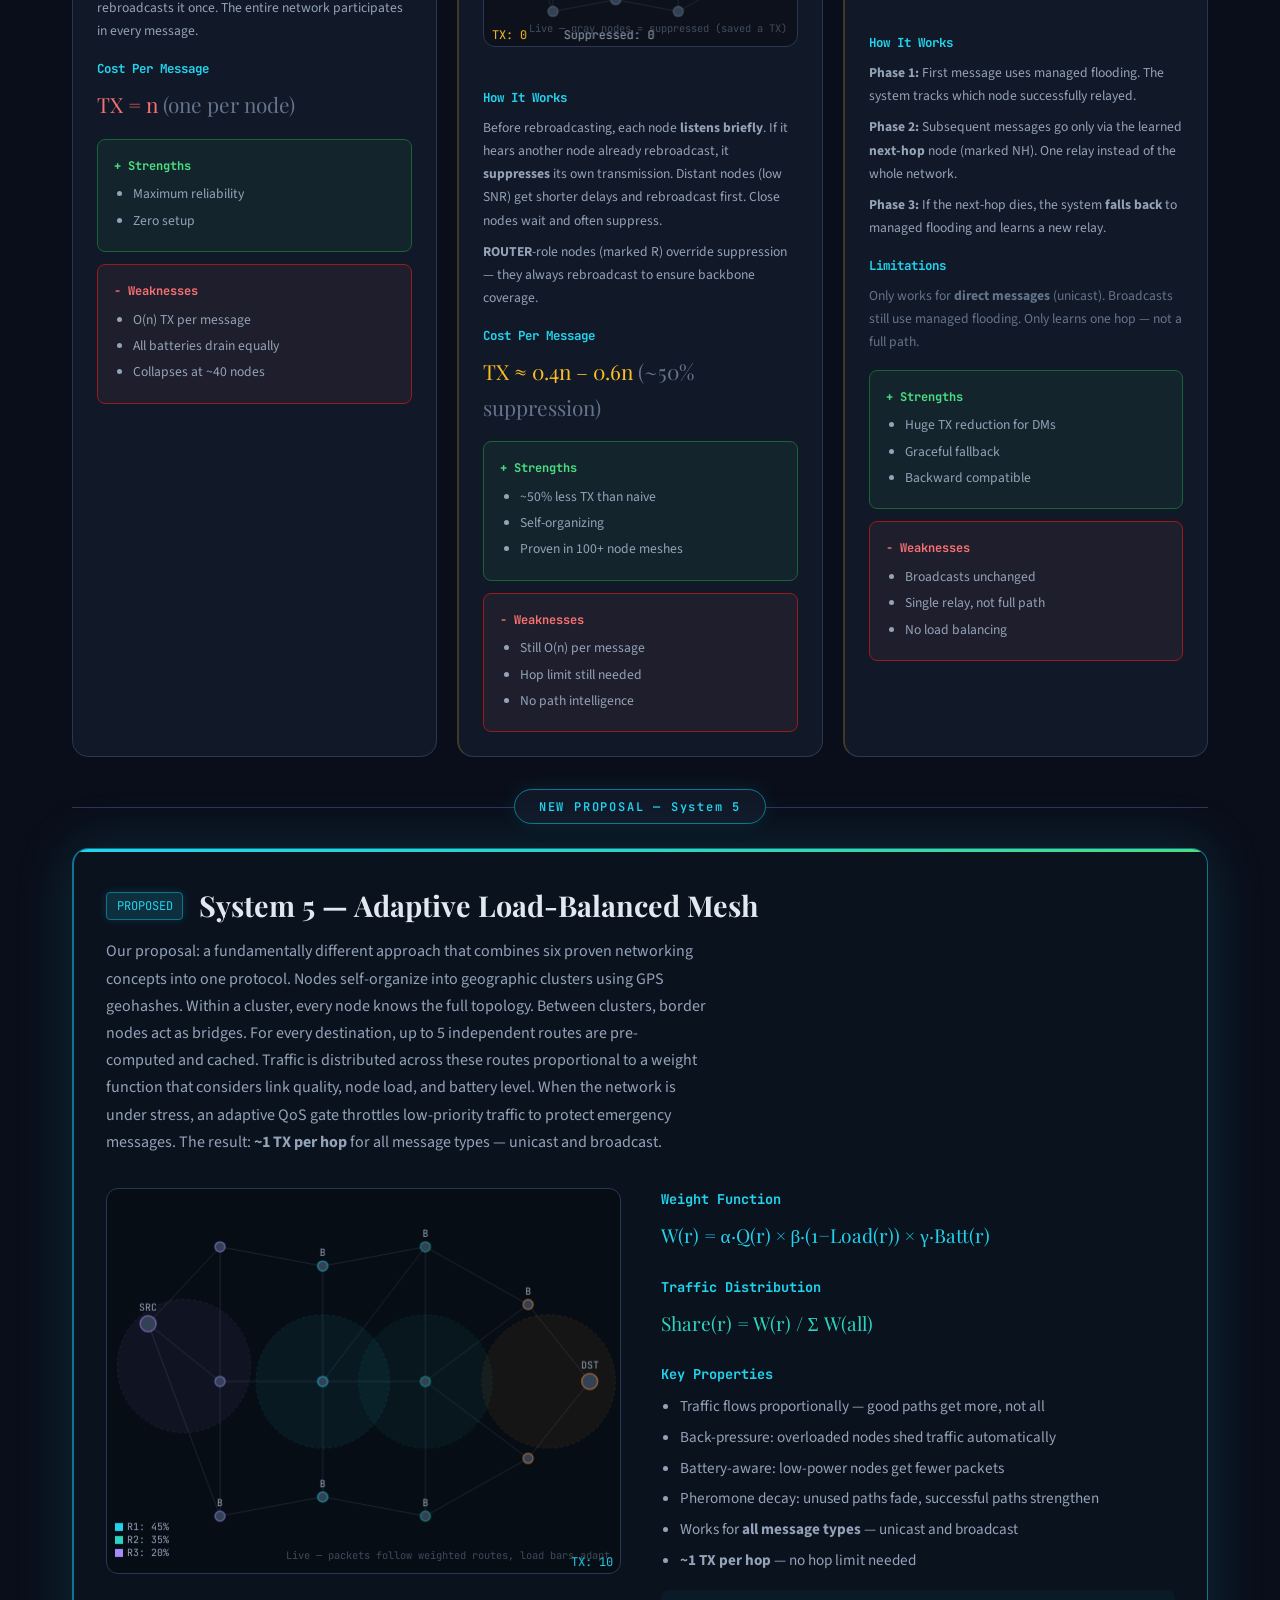
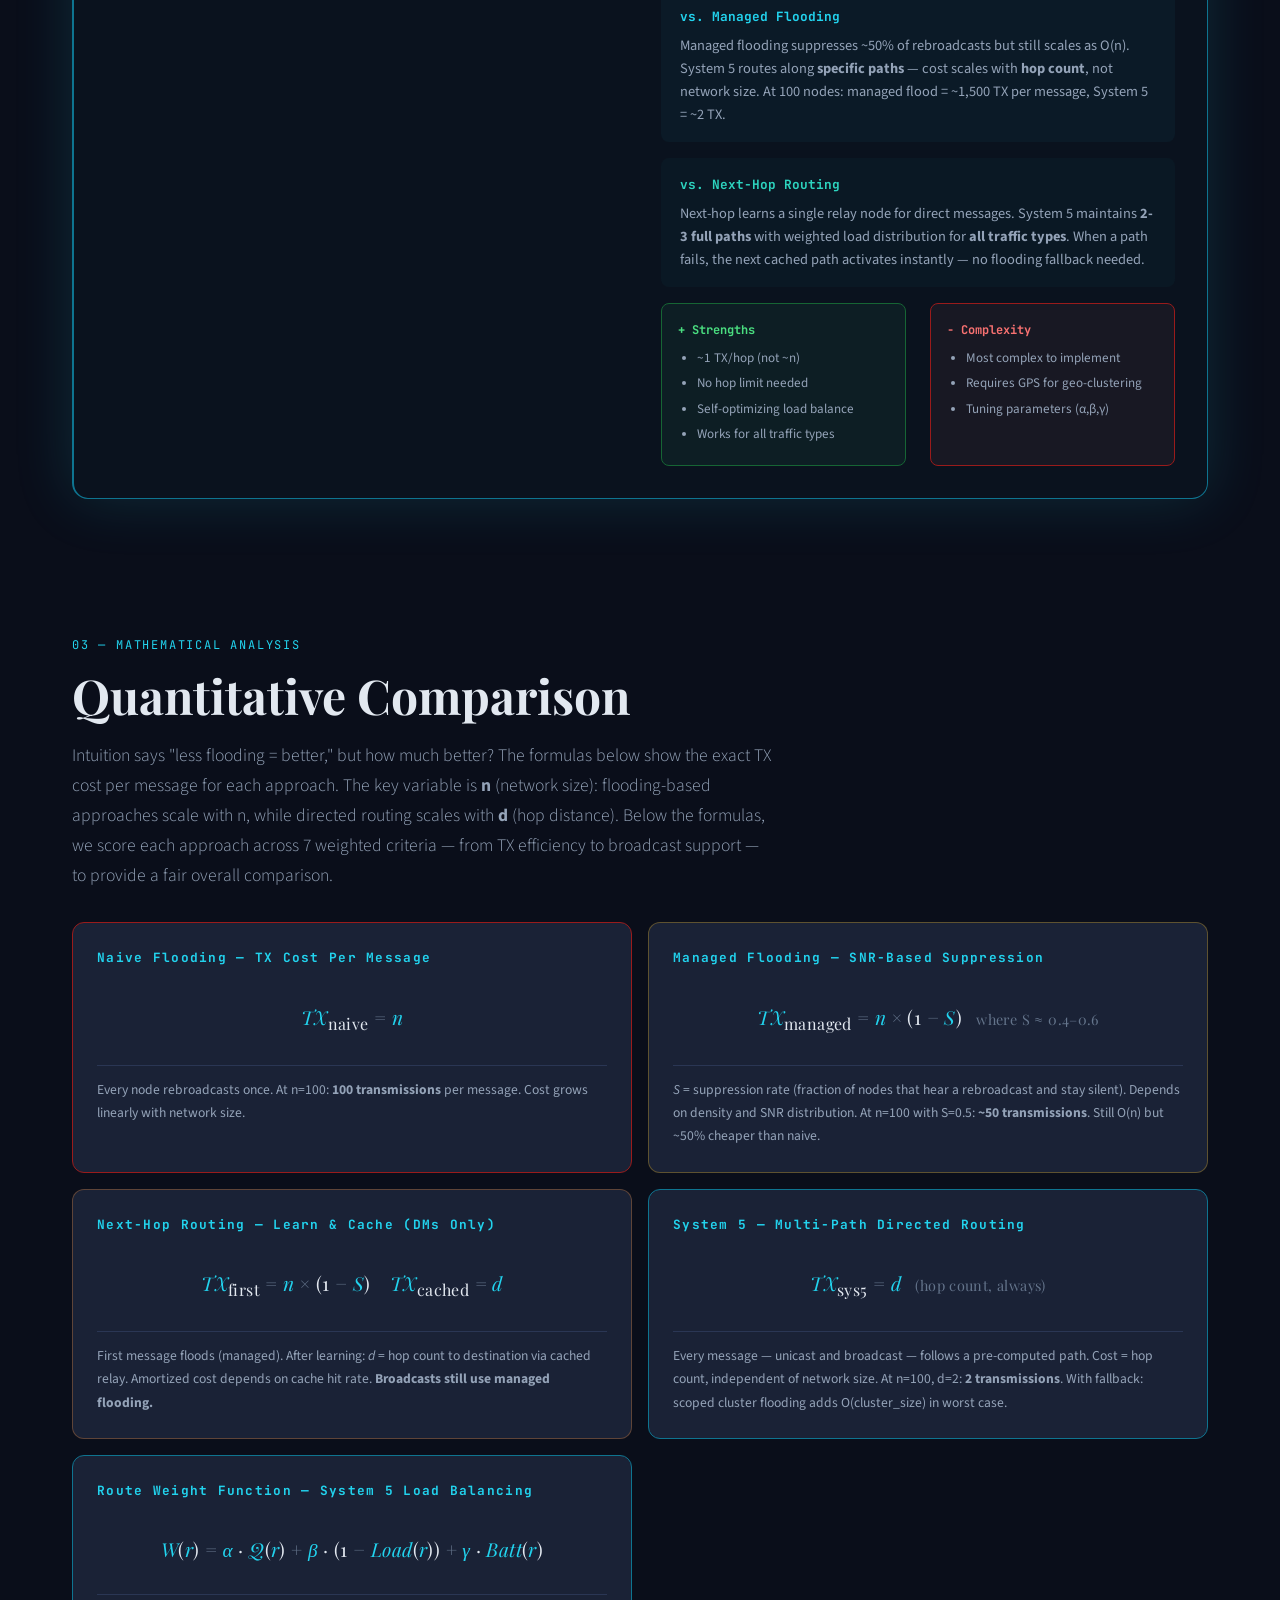
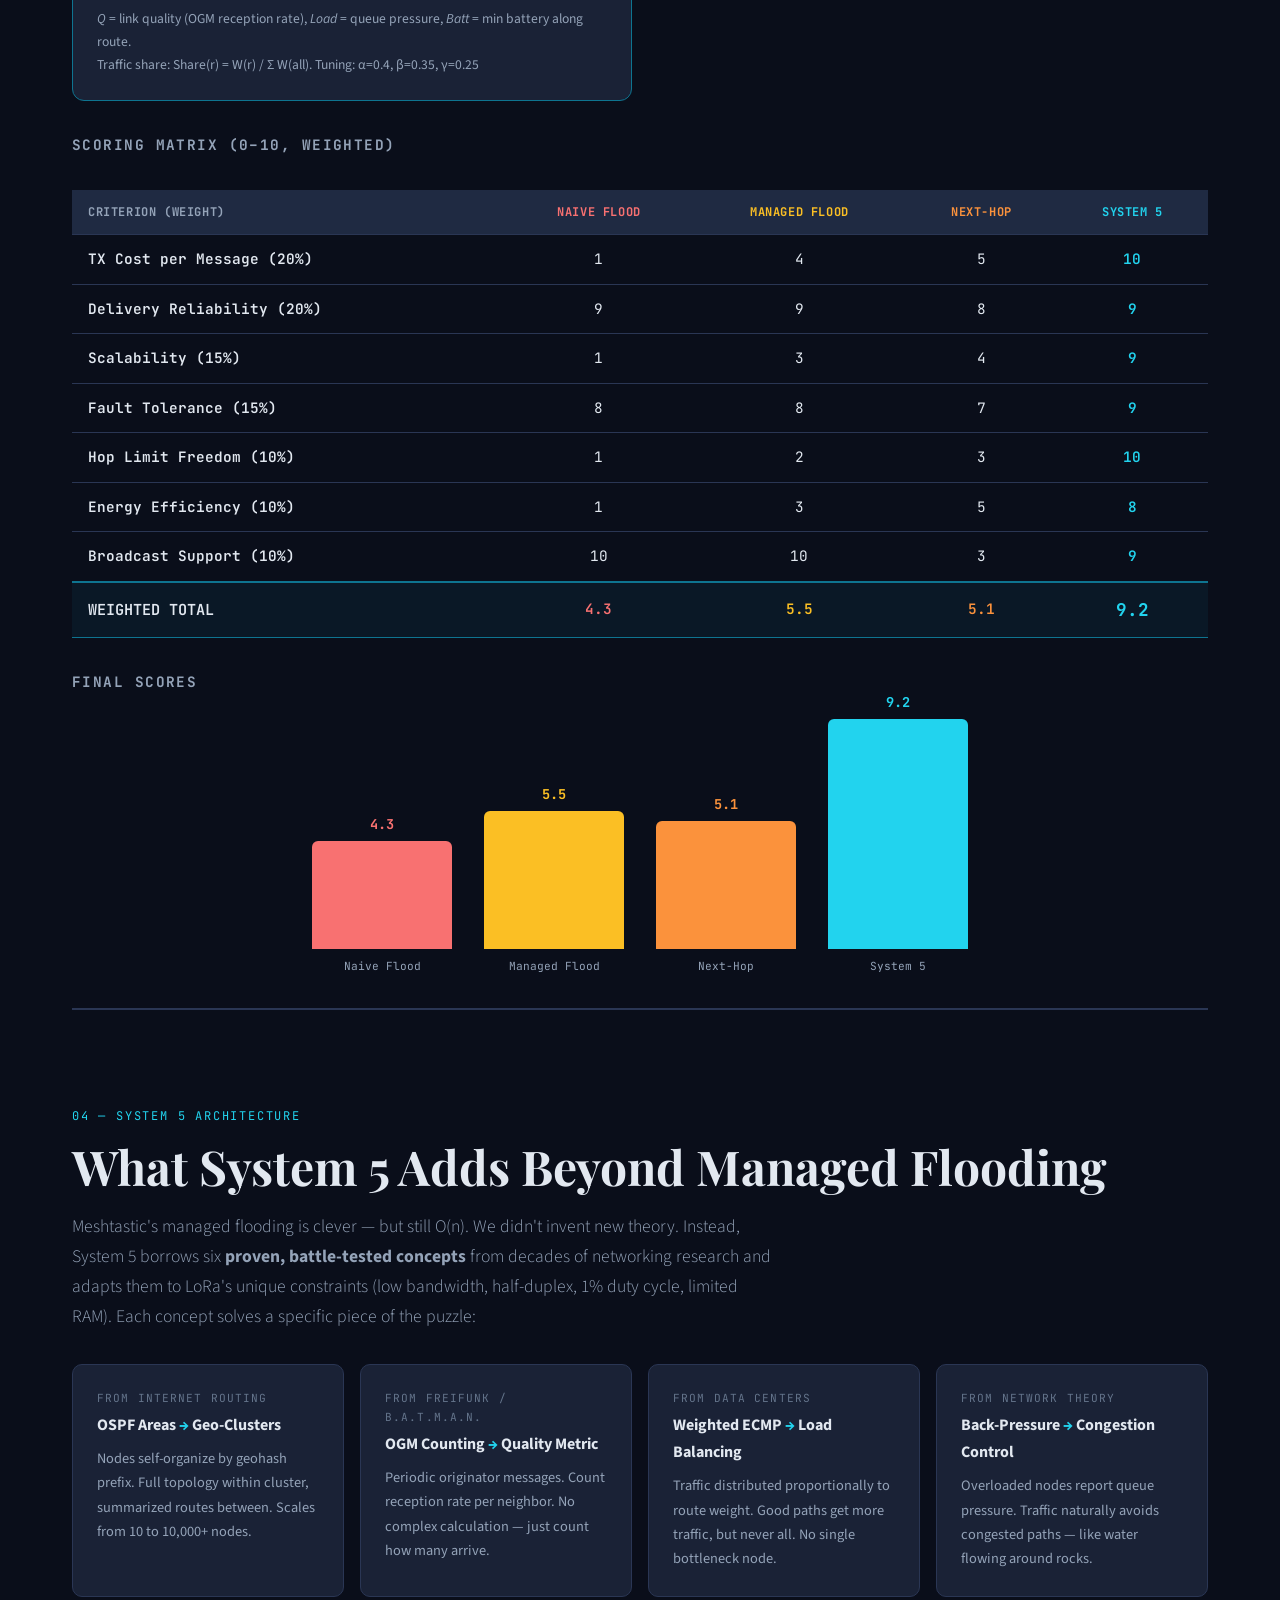
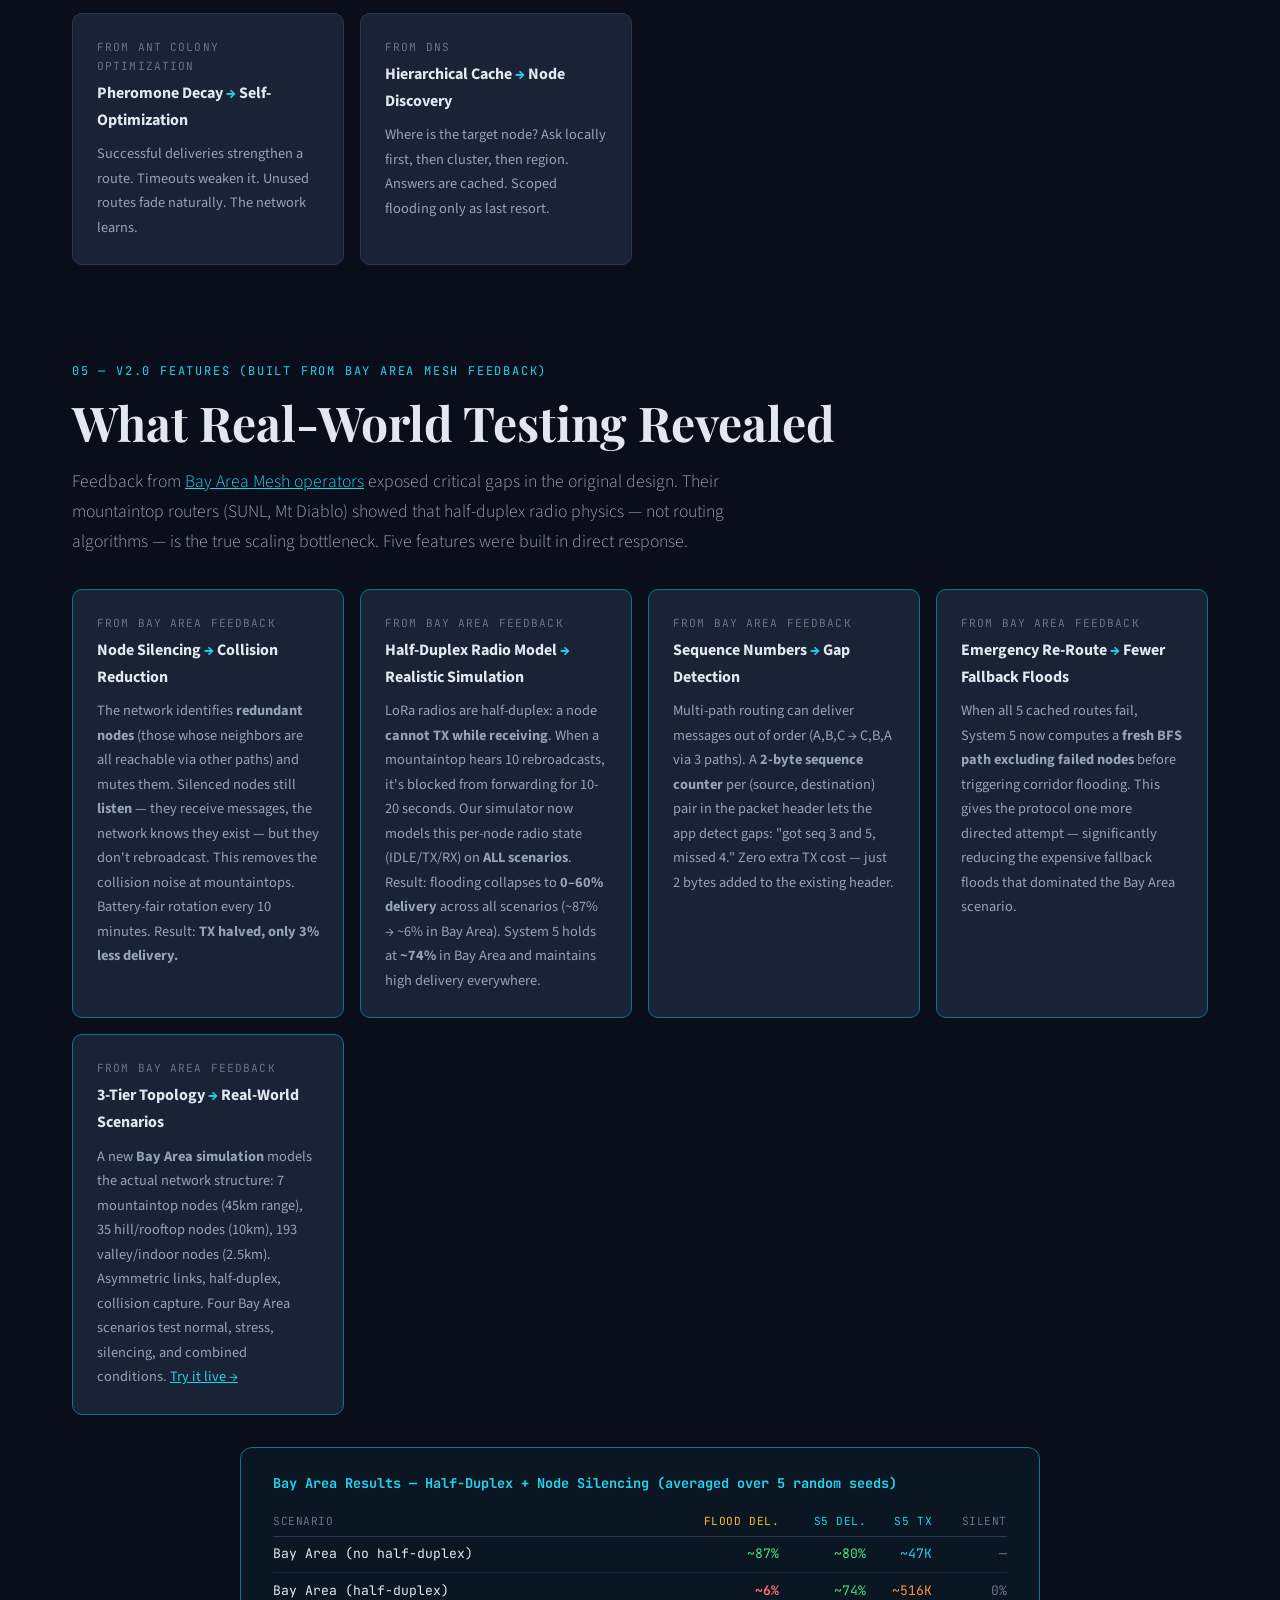
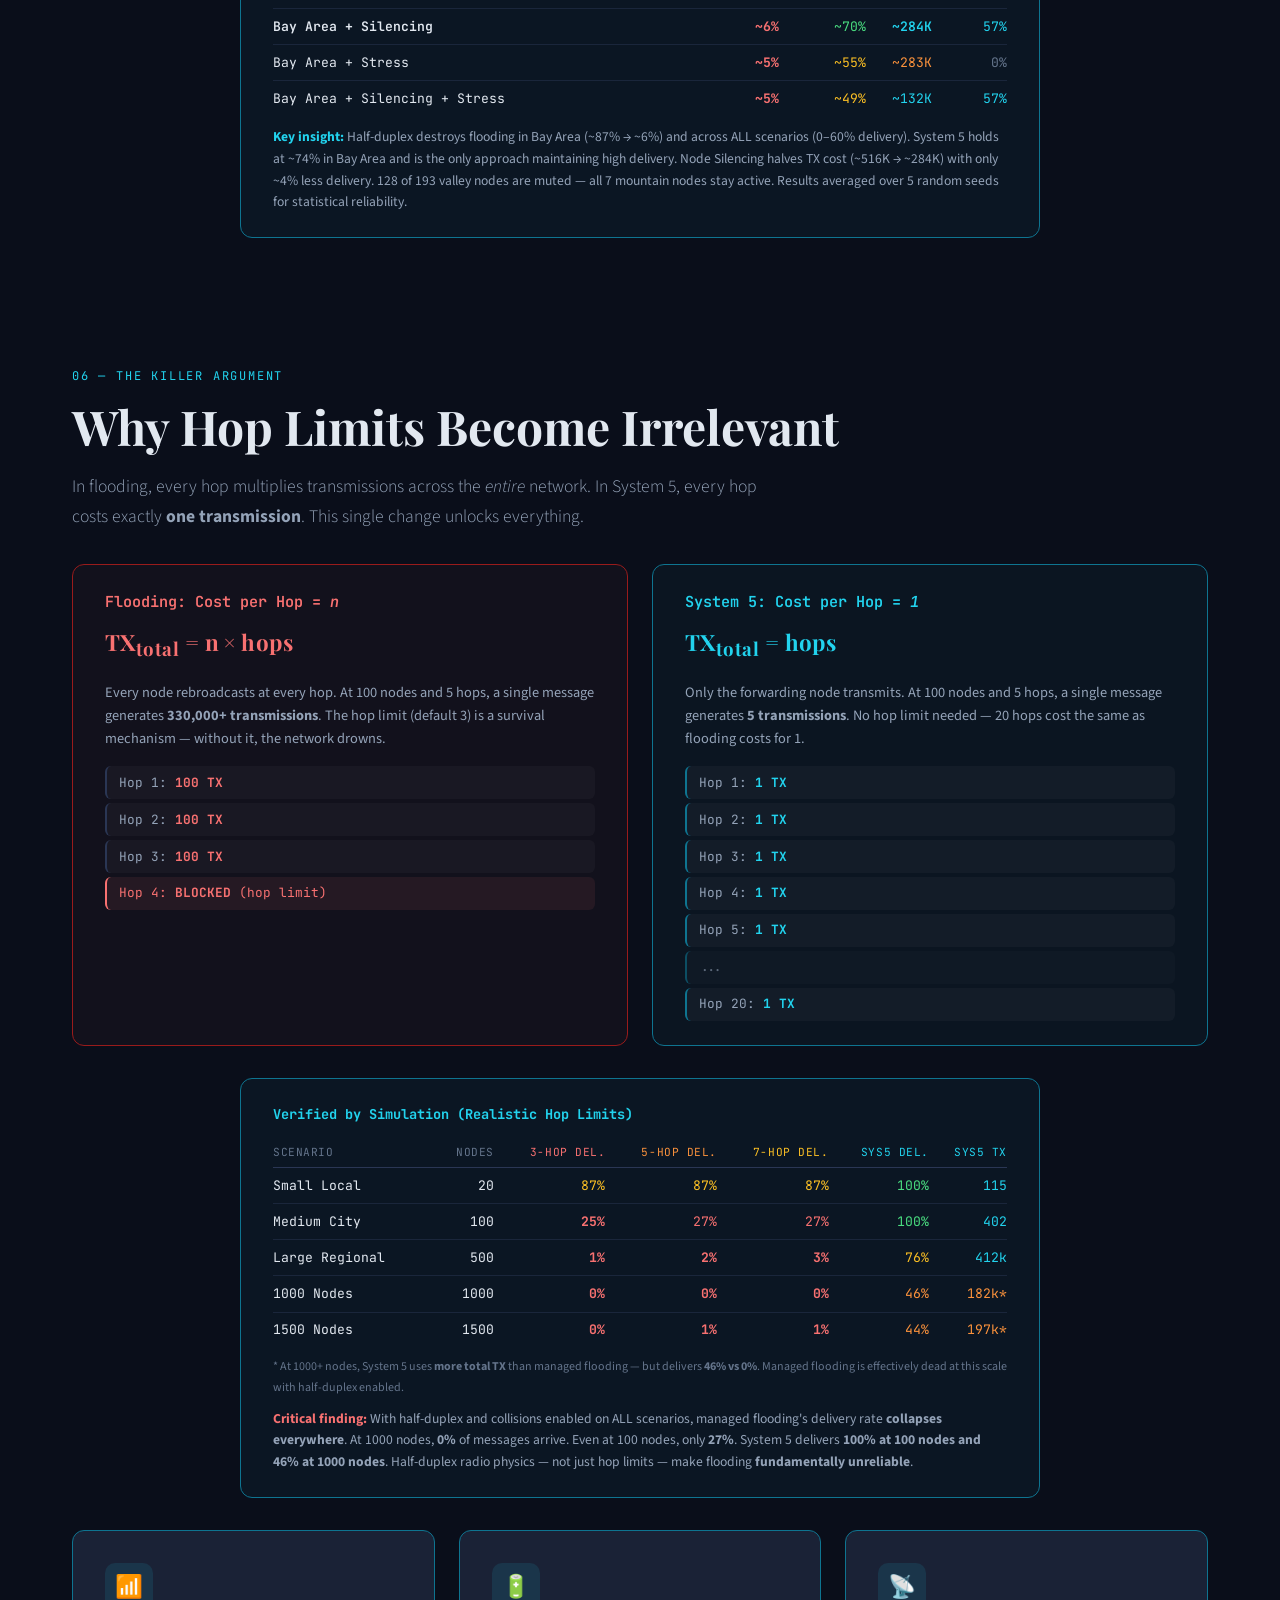
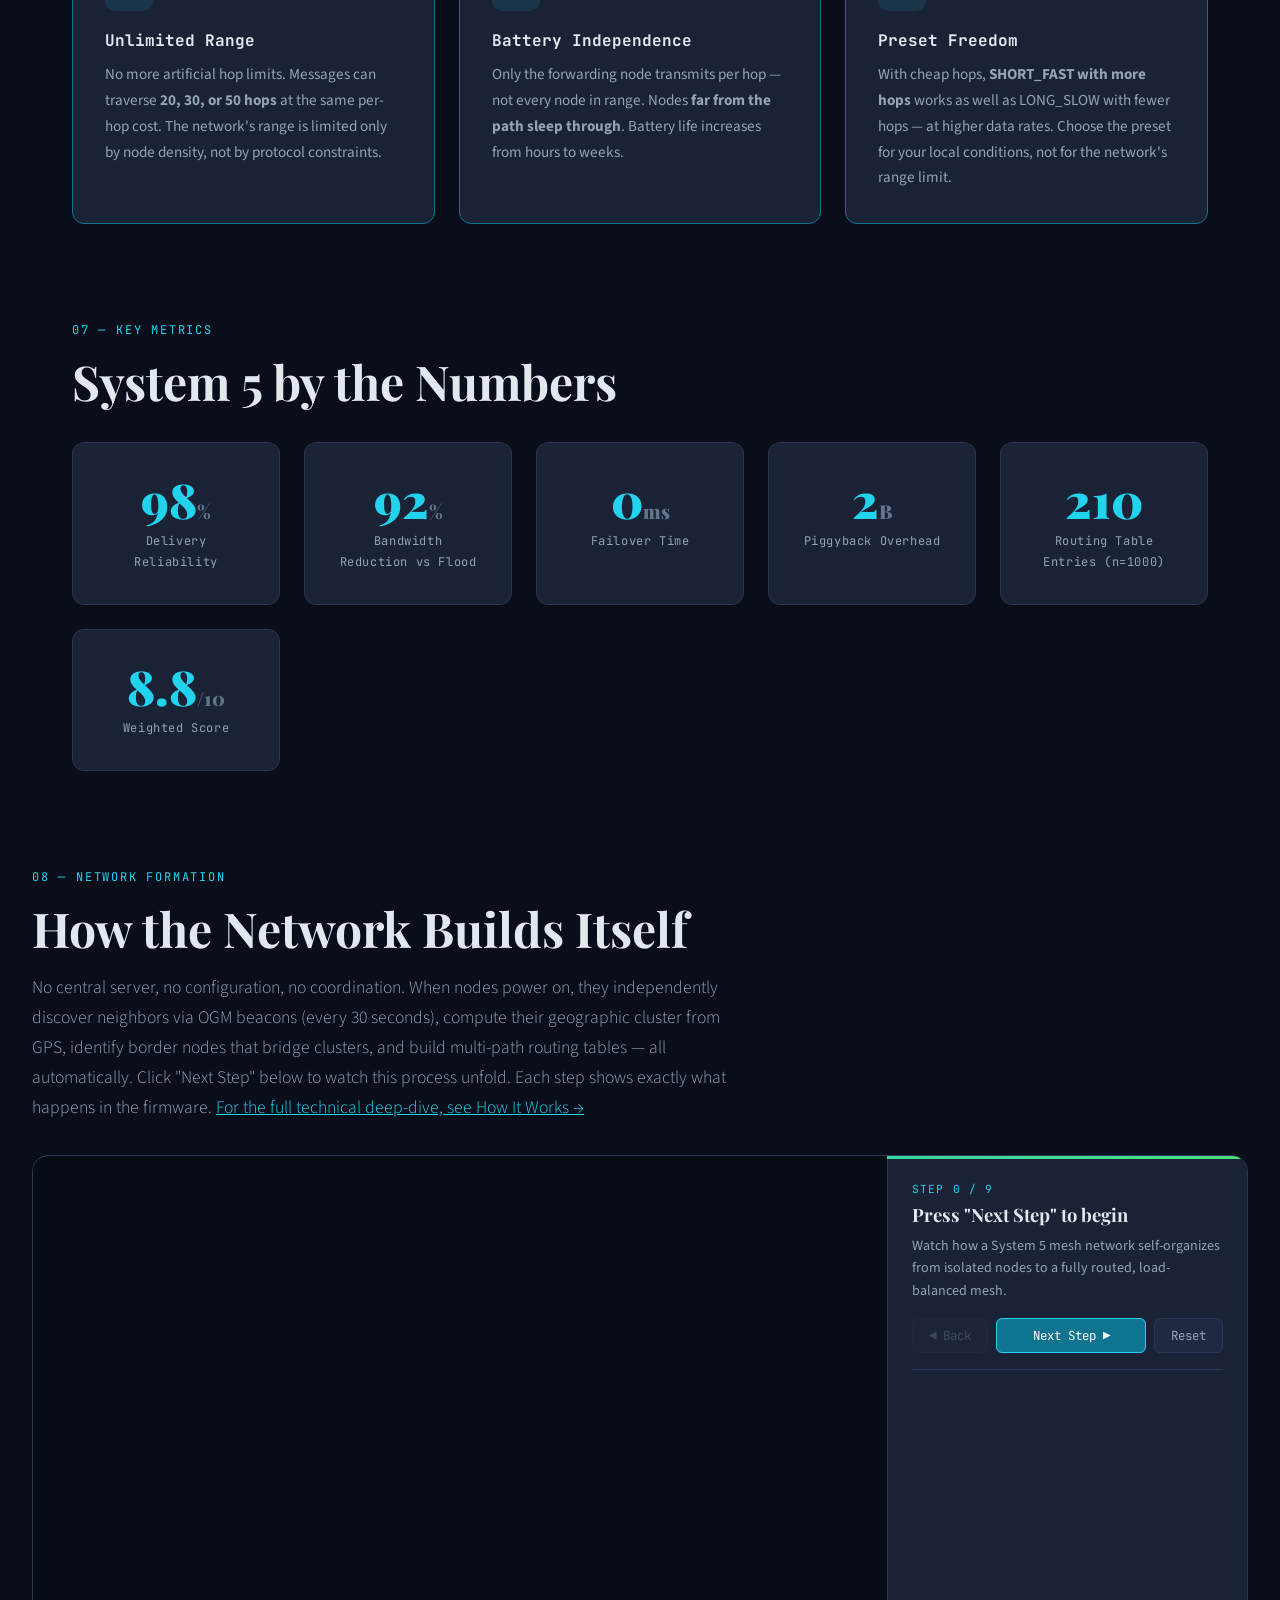
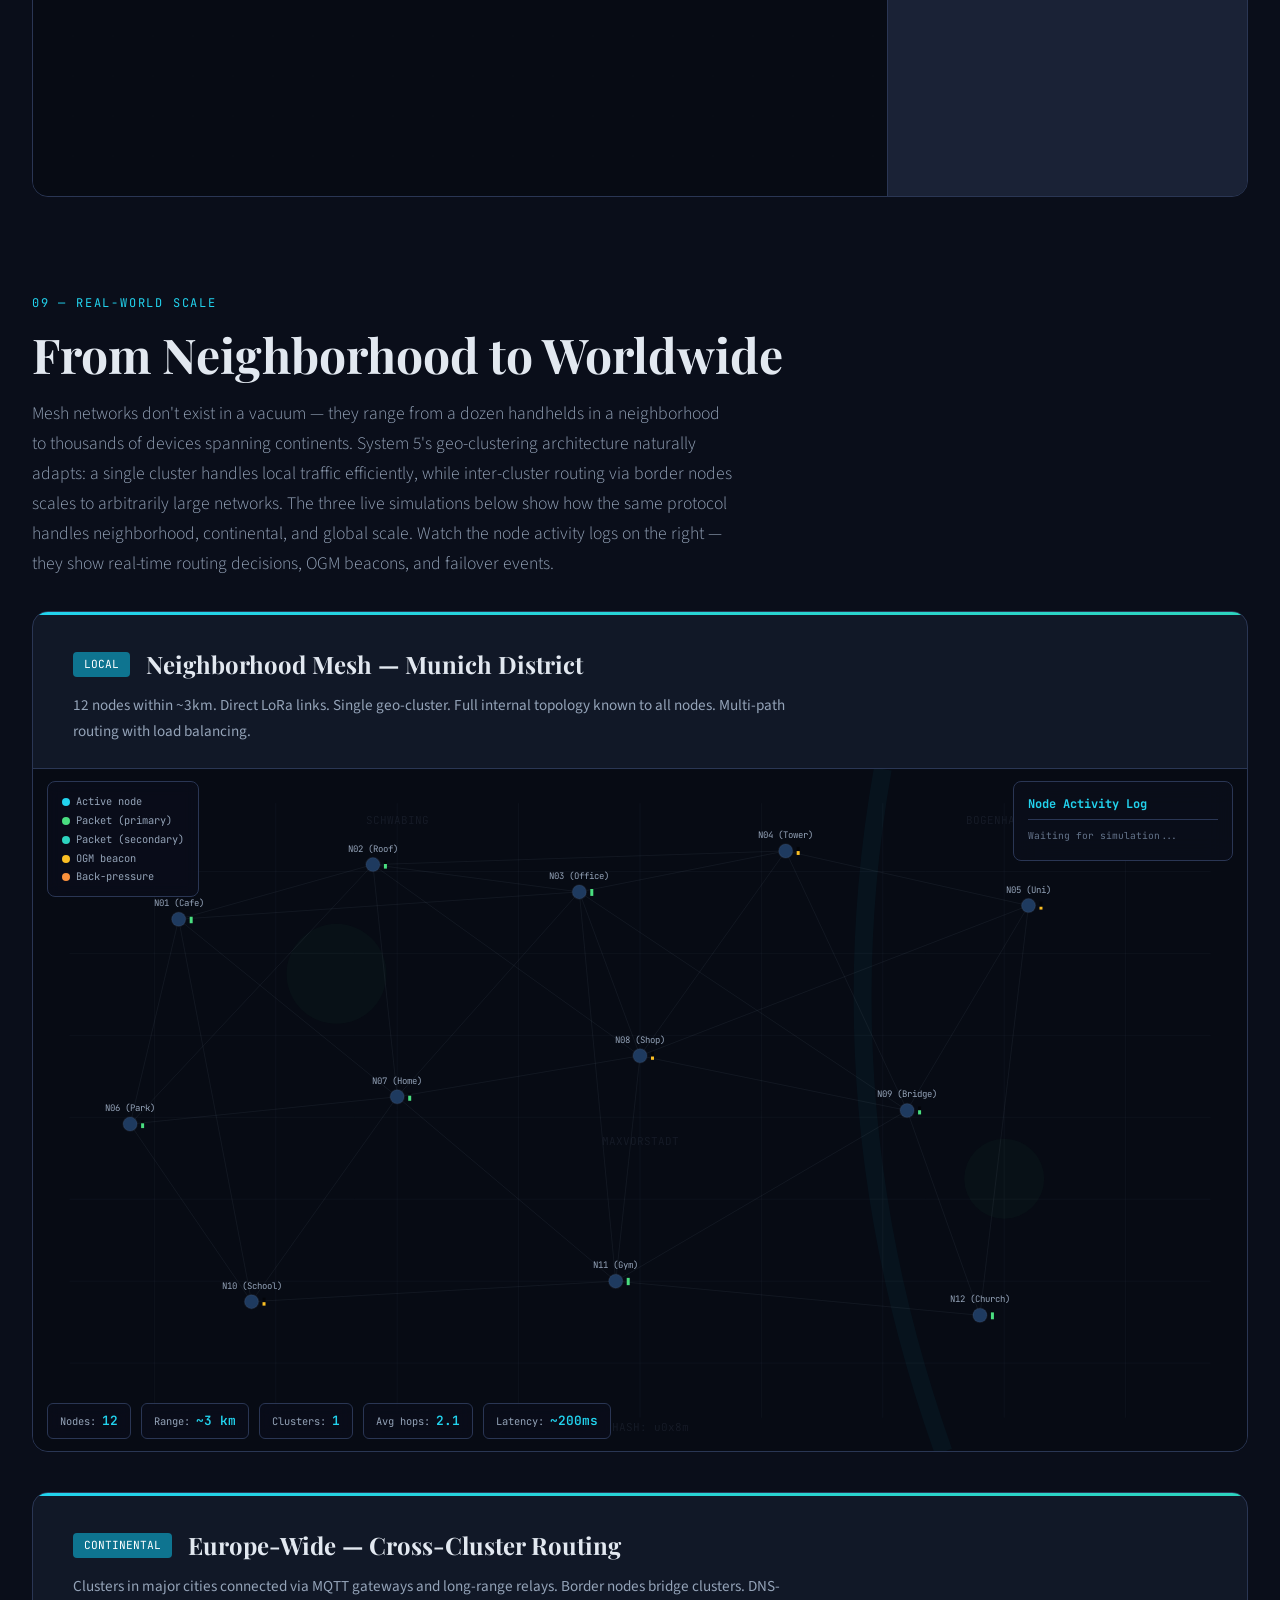
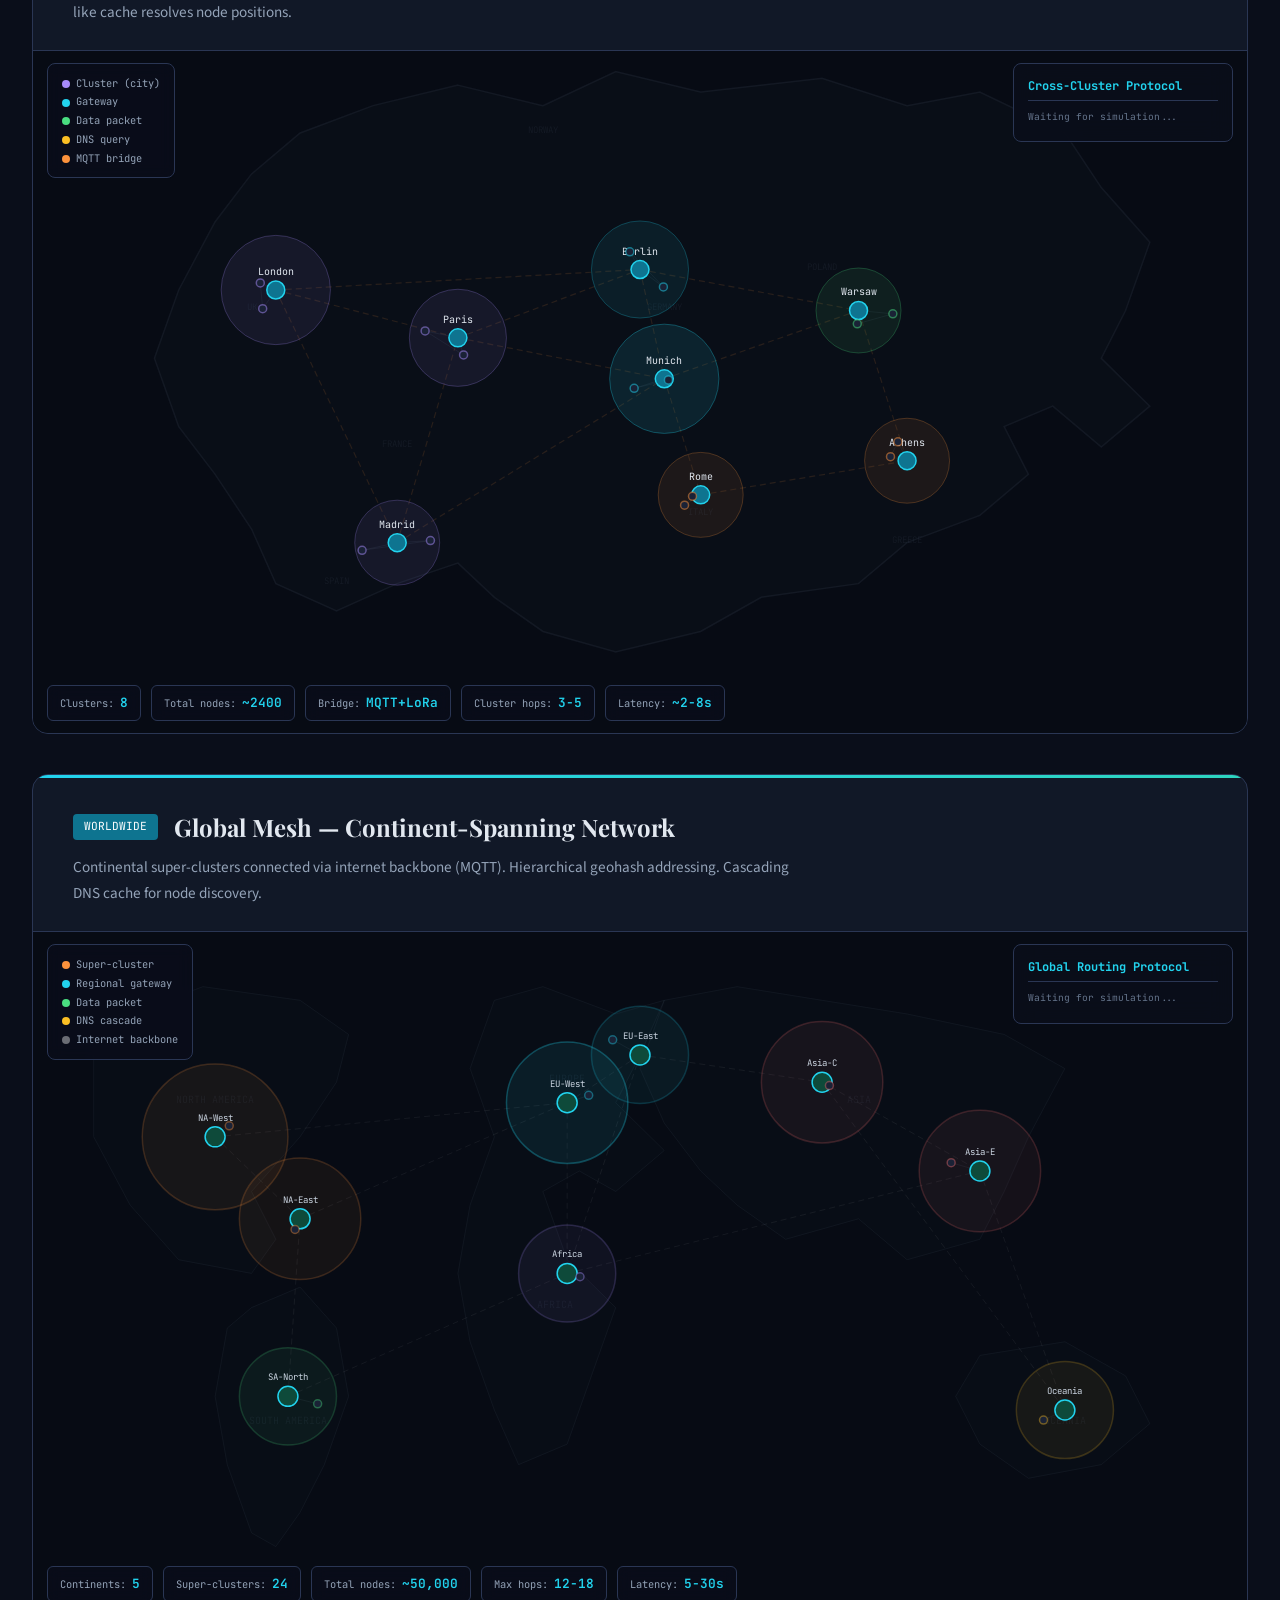
==== commit 71a66b57: "Add interactive Feature Impact Analysis page with 5 chart types New analysis.html with Canvas-based " ====
--- a/index.html
+++ b/index.html
@@ -27,6 +27,7 @@
       <li><a href="simulator.html" style="color:var(--cyan)">Live Simulator</a></li>
       <li><a href="how-it-works.html">How It Works</a></li>
       <li><a href="docs/esp-test-results.html" style="color:var(--green)">ESP32 Test</a></li>
+      <li><a href="analysis.html">Analysis</a></li>
       <li><a href="summary.html">Summary</a></li>
       <li class="nav-sep"></li>
       <li><a href="de/index.html" title="Deutsch" style="font-size:1.2rem;line-height:1;padding:0.2rem 0.5rem">&#x1F1E9;&#x1F1EA;</a></li>
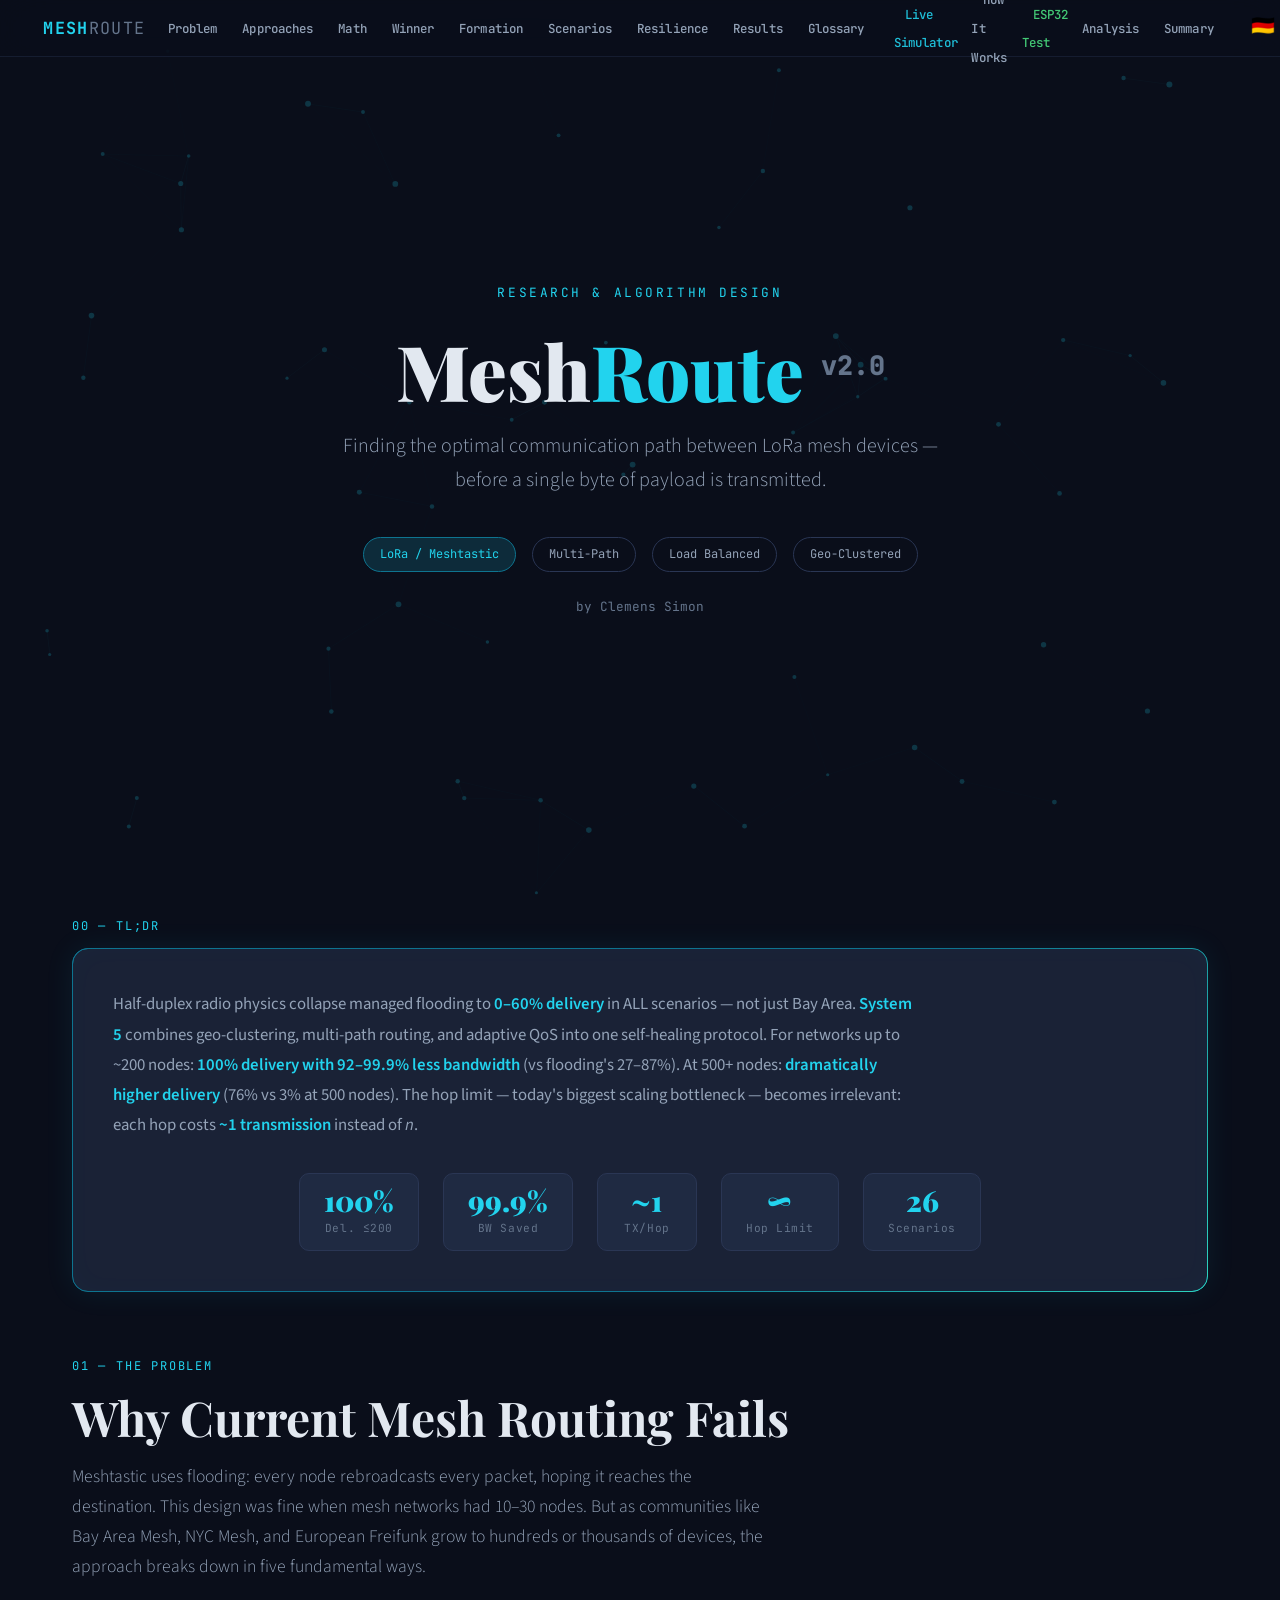
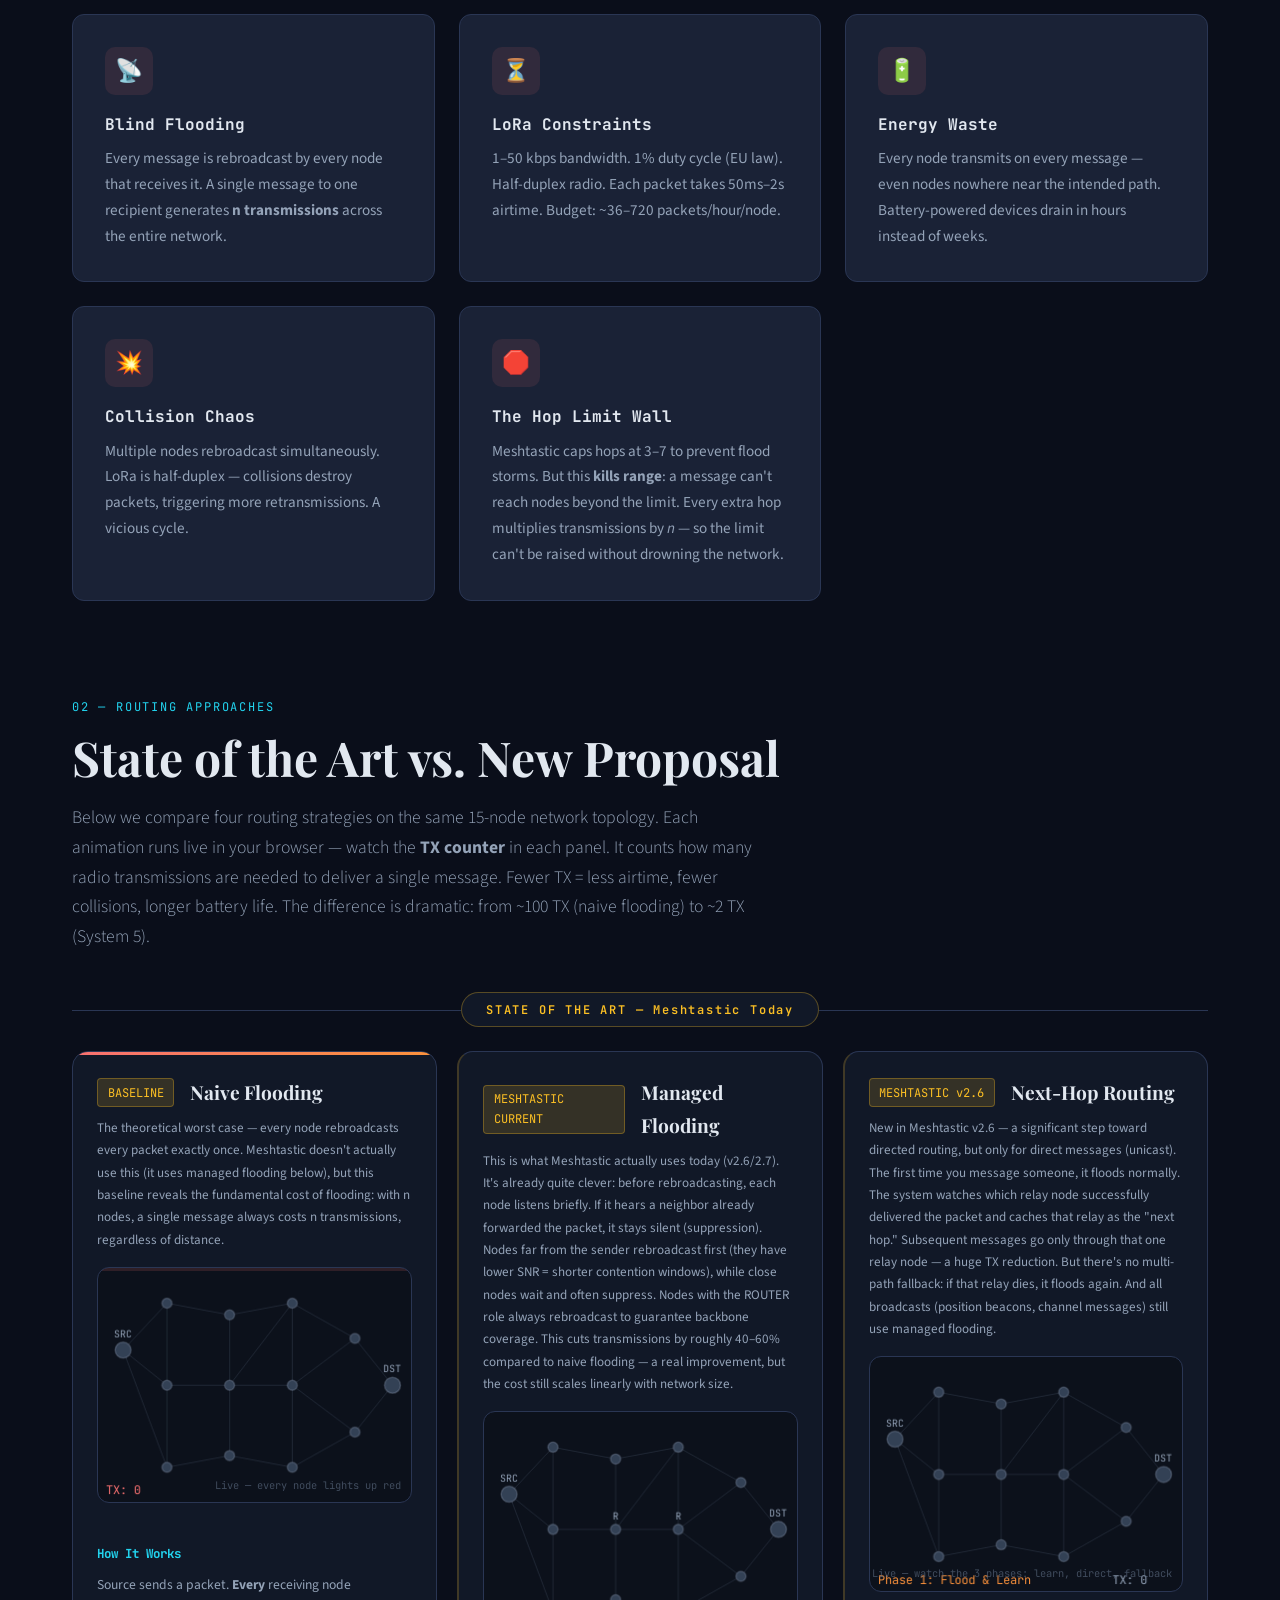
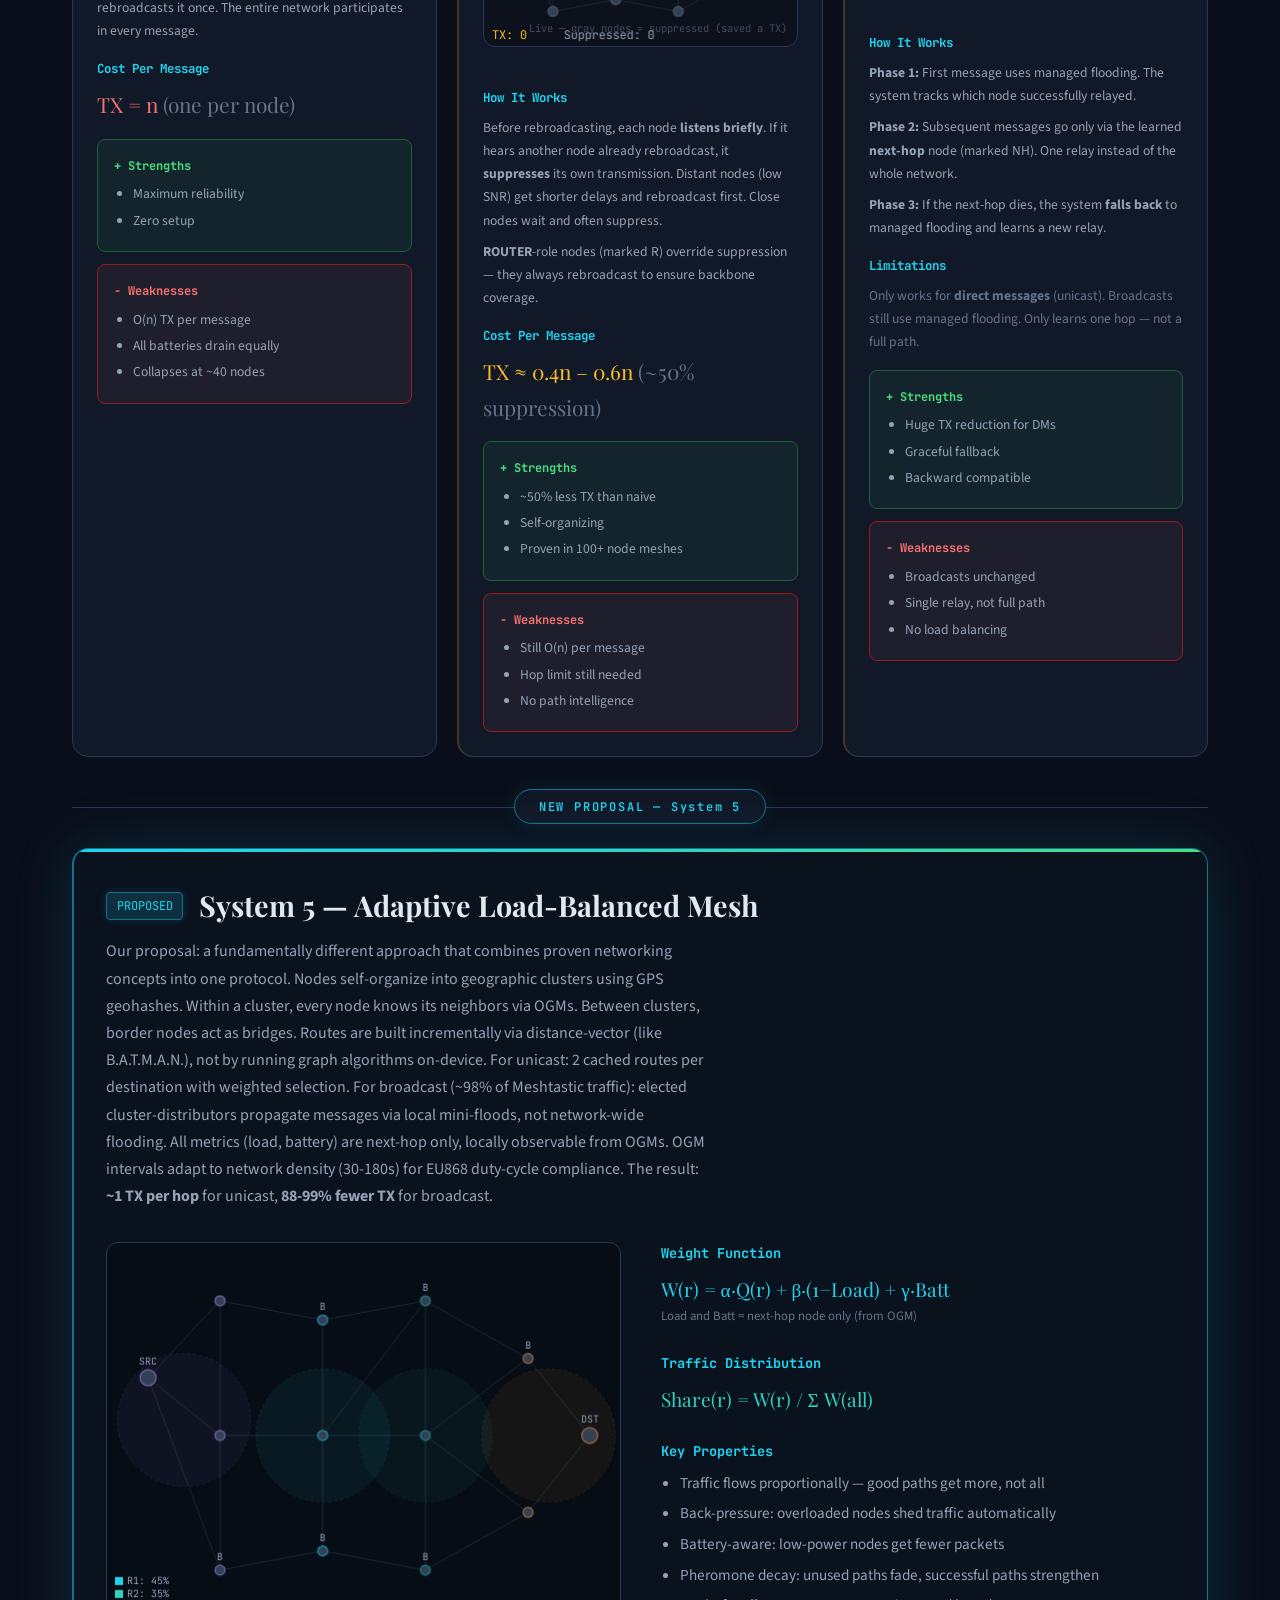
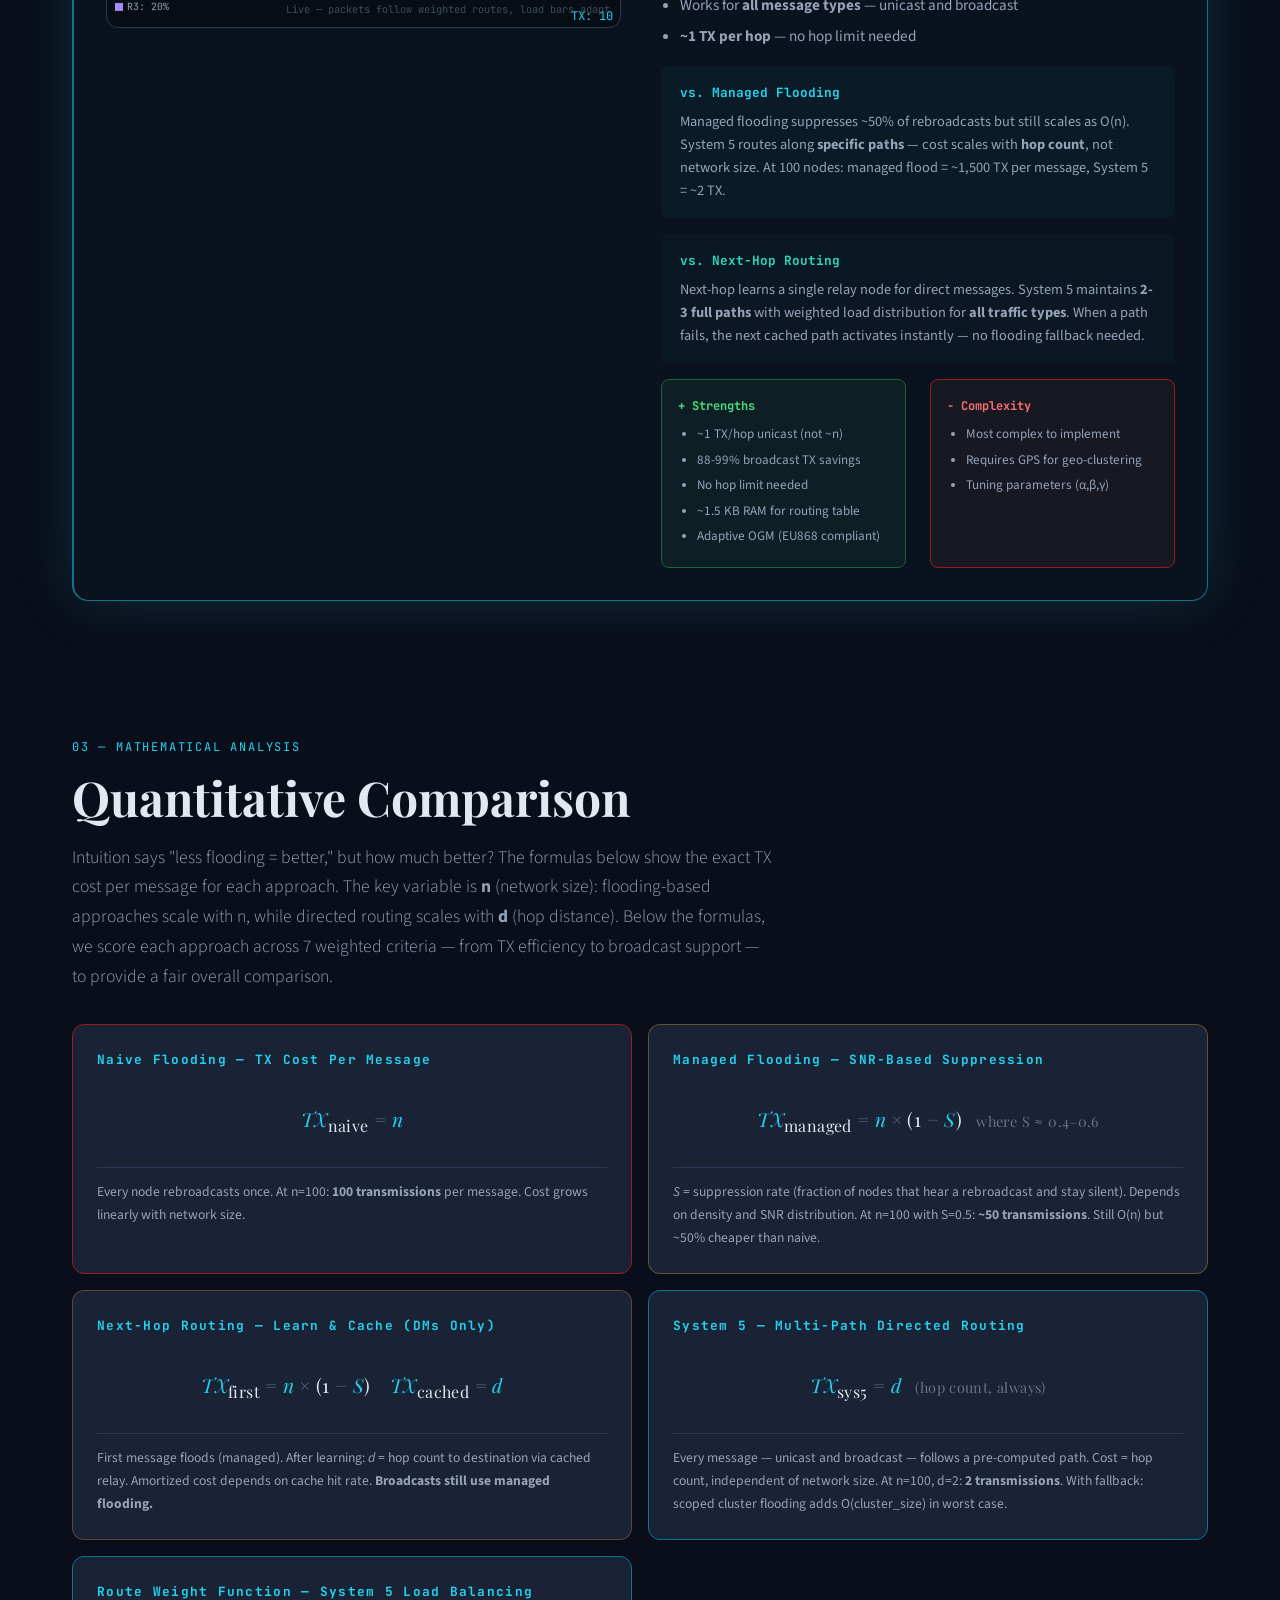
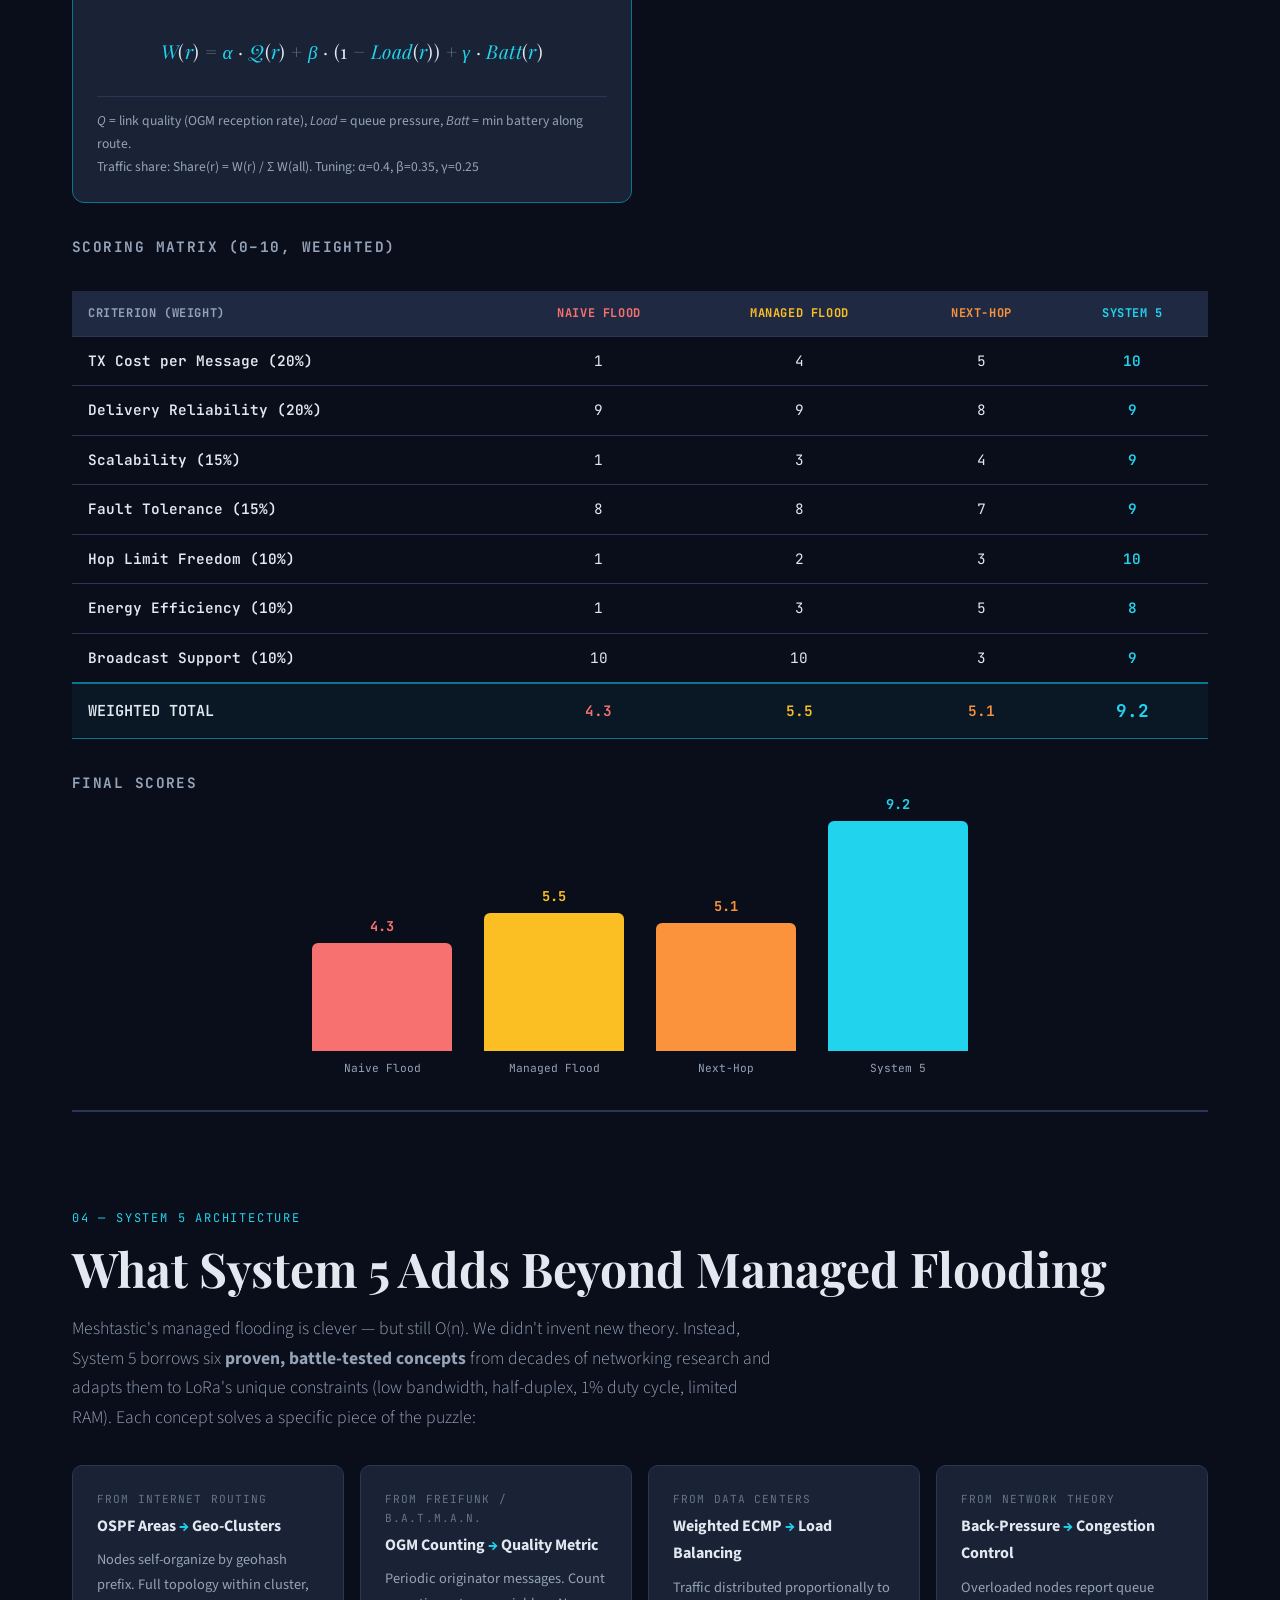
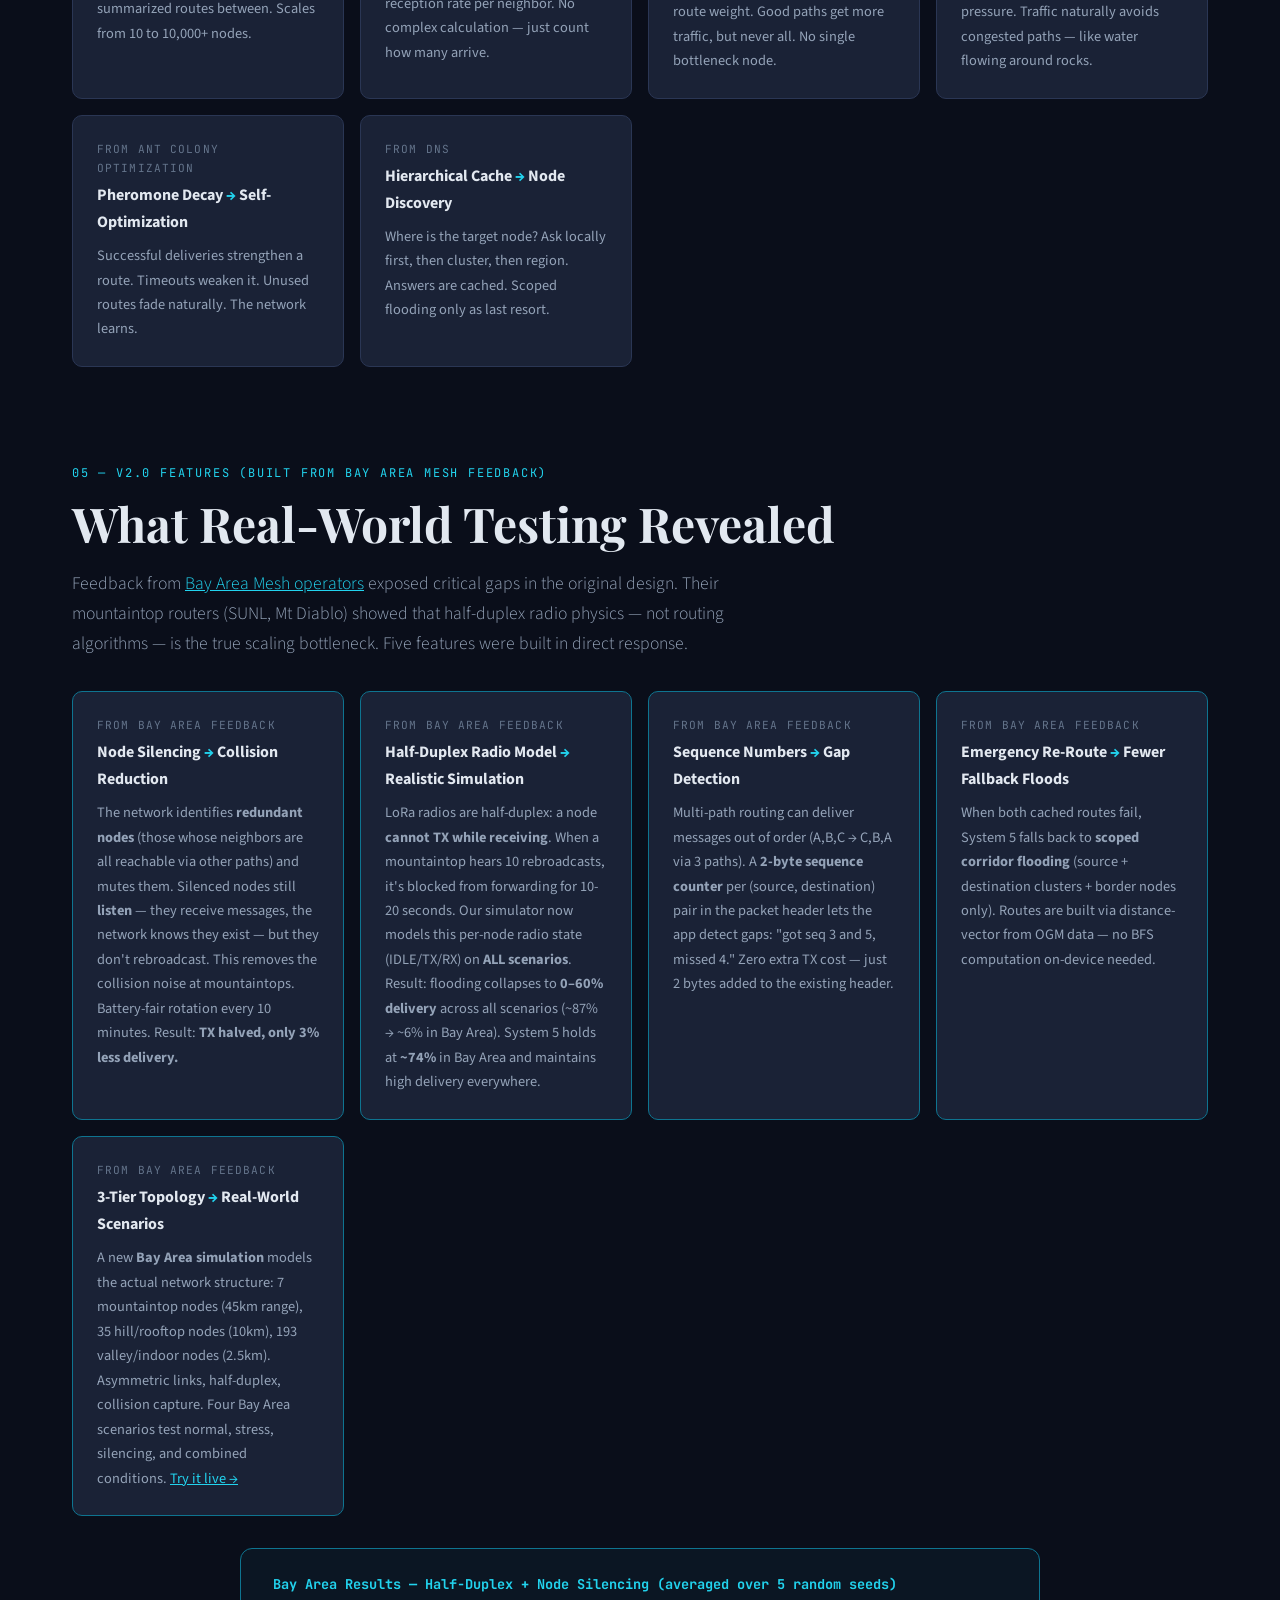
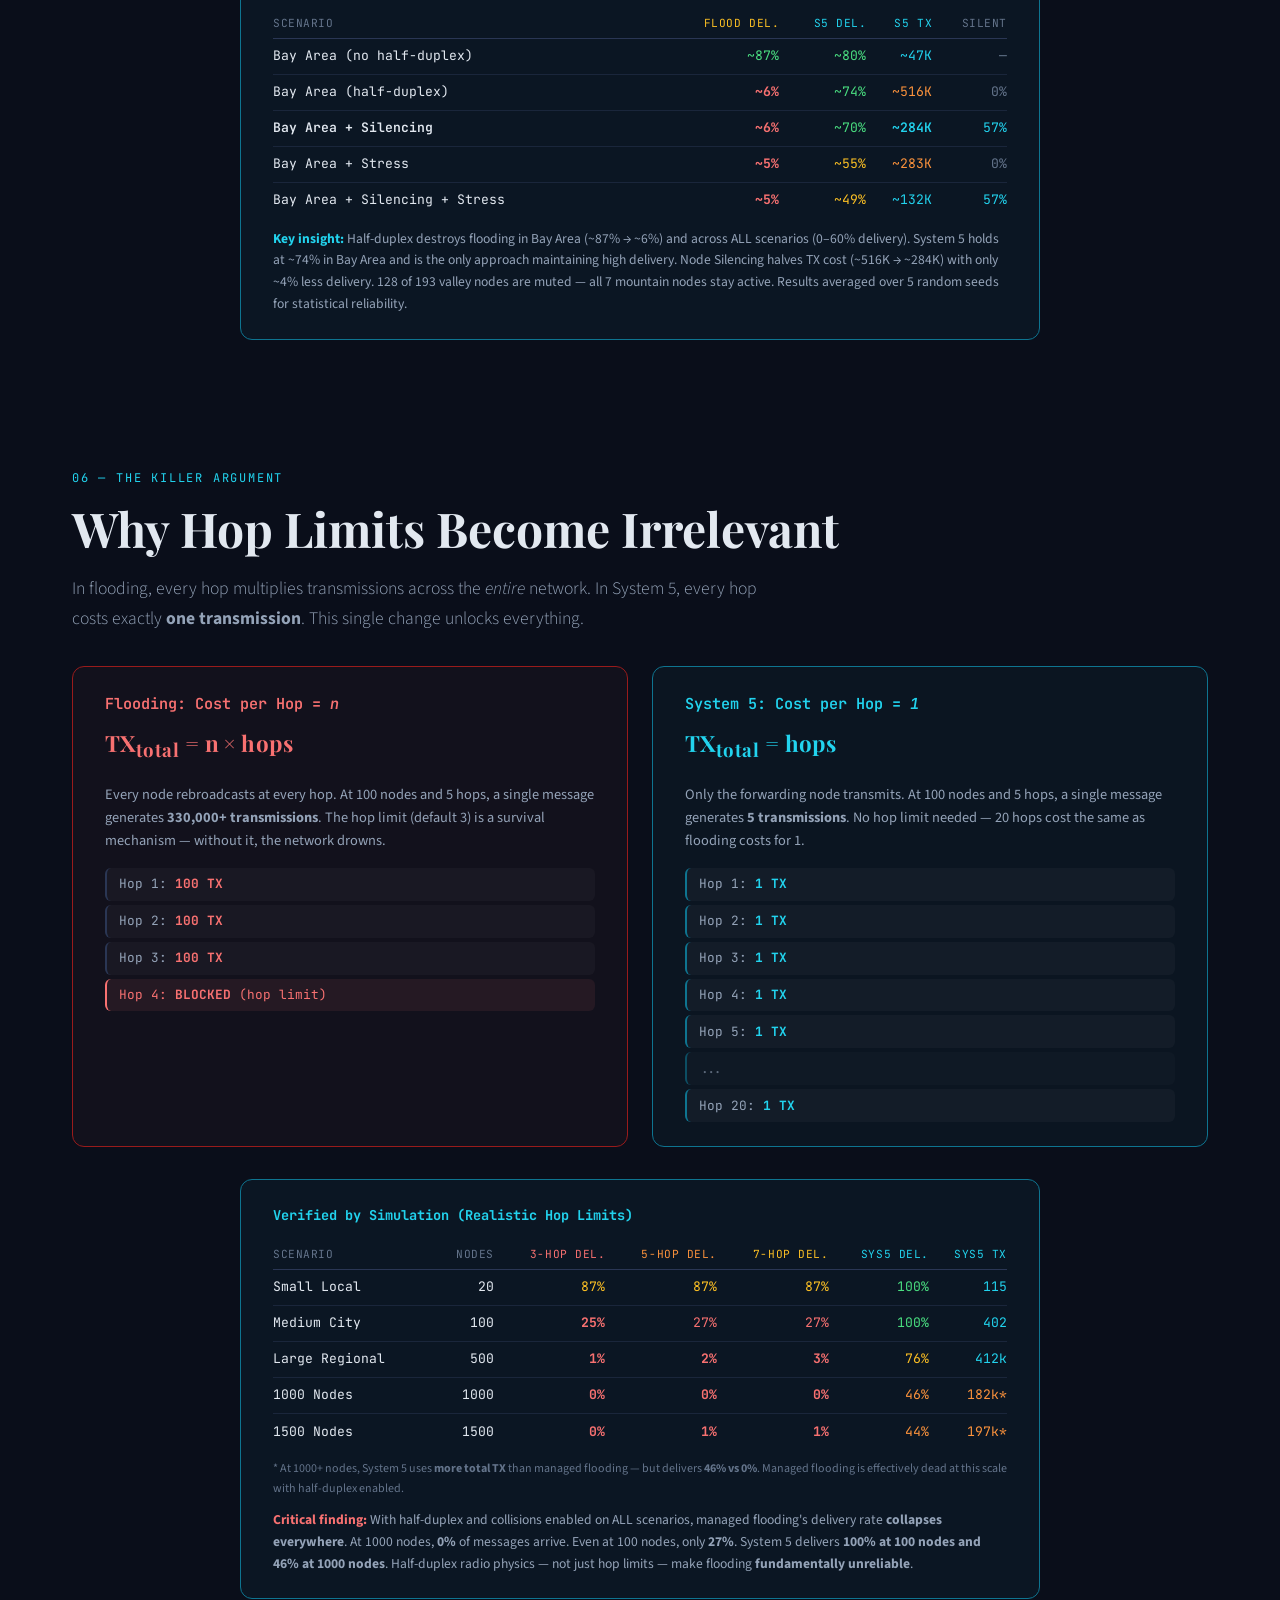
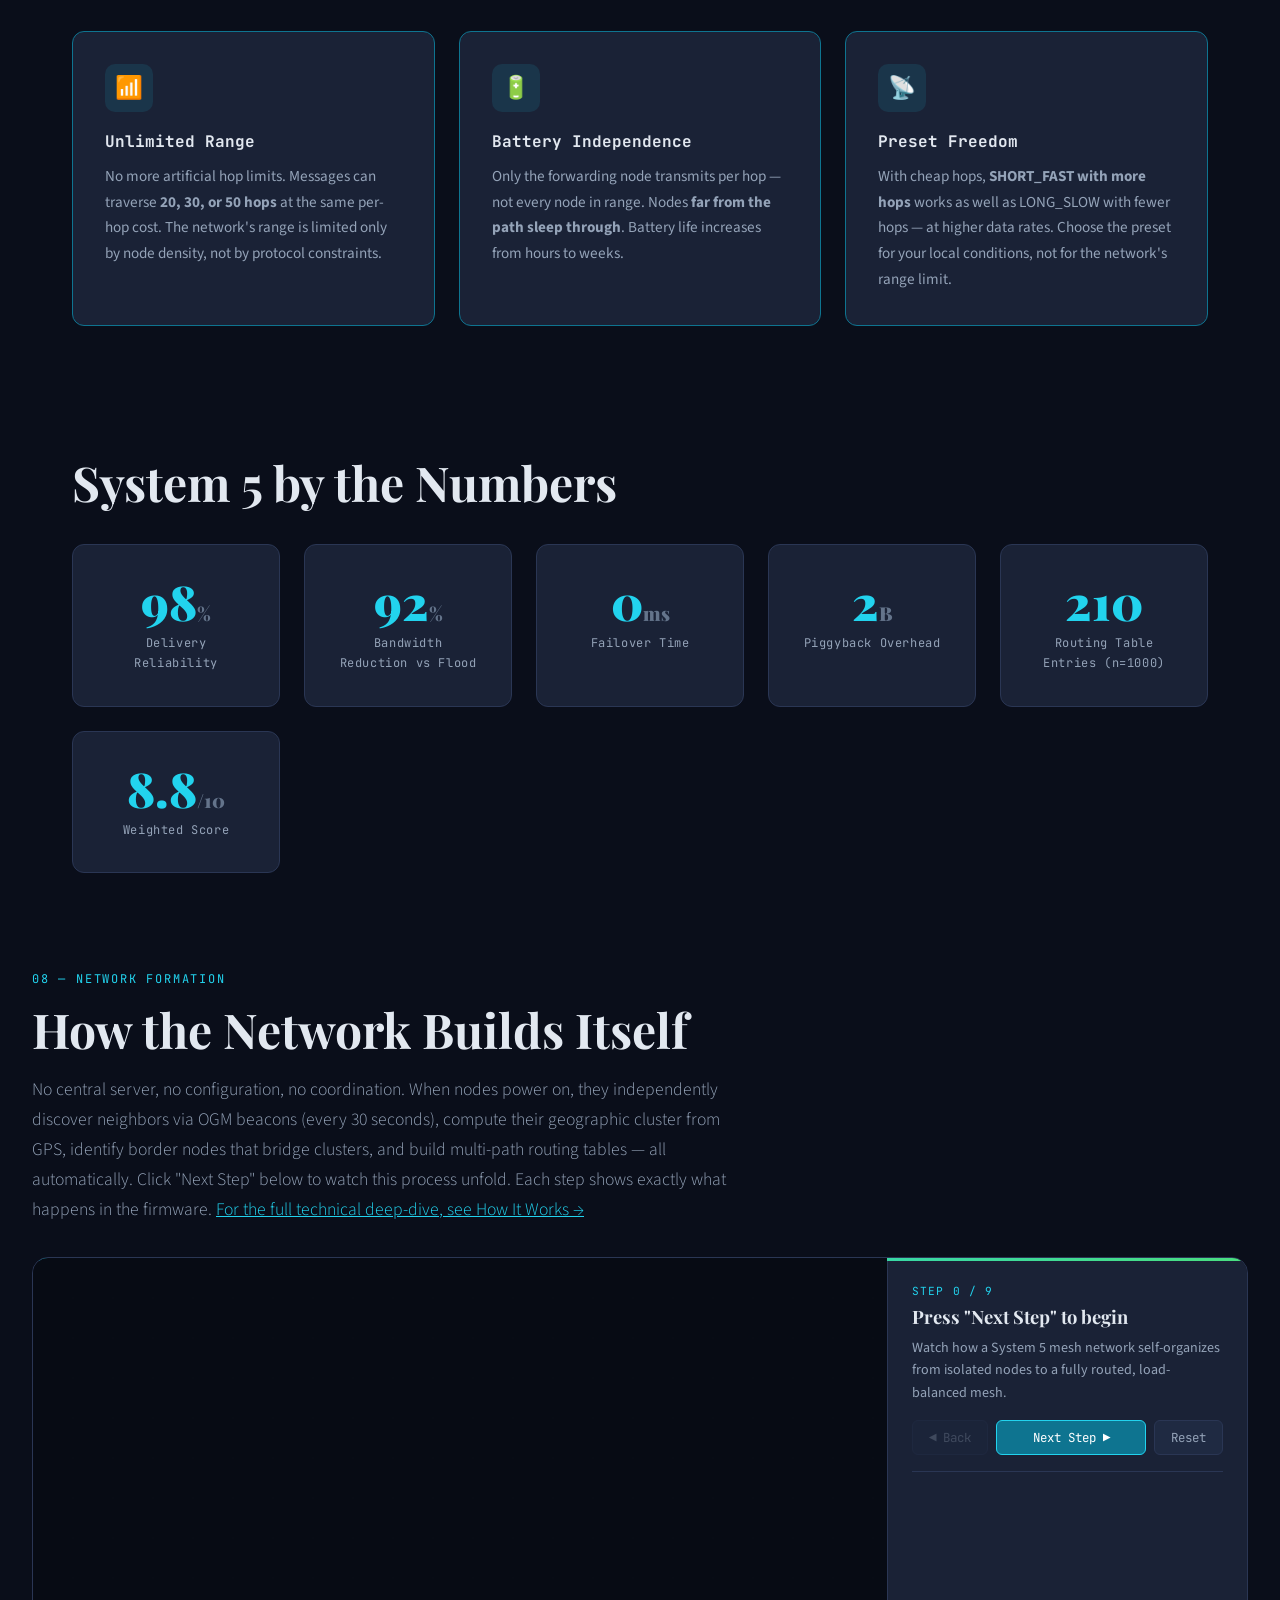
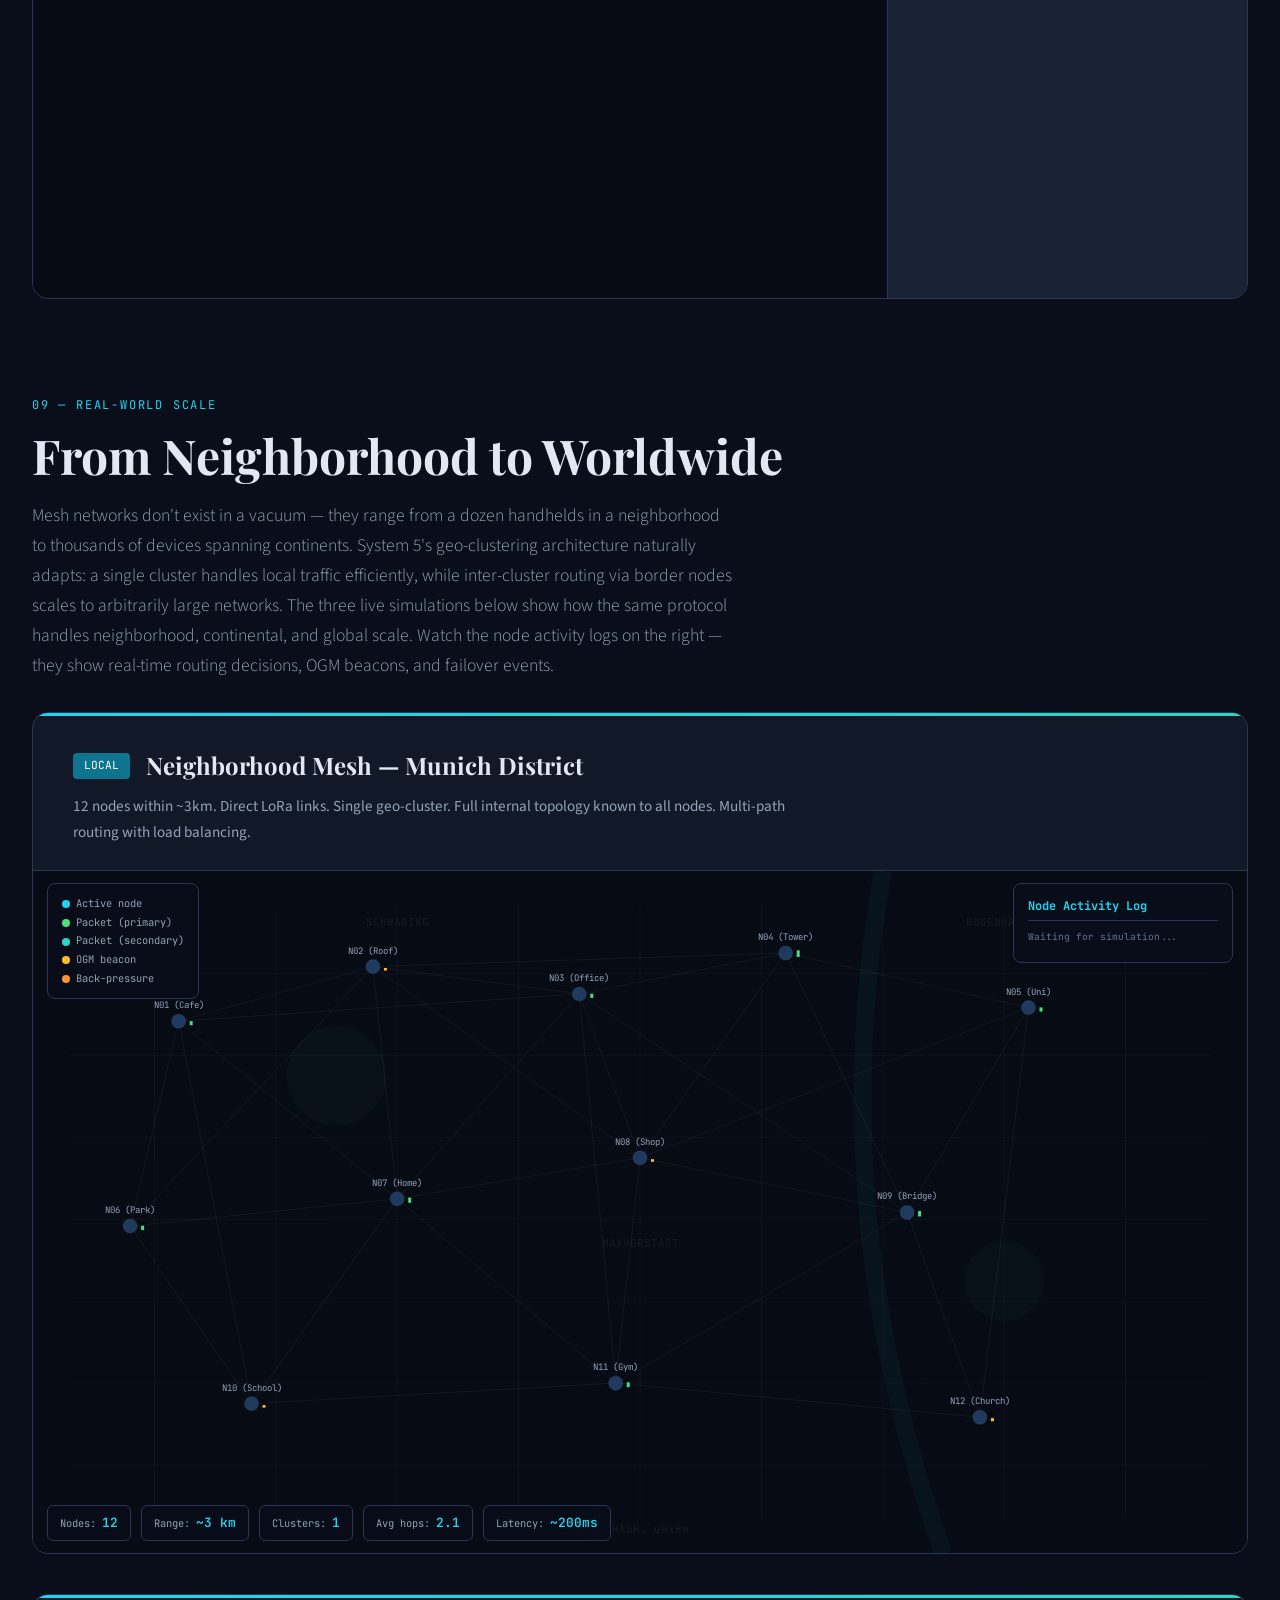
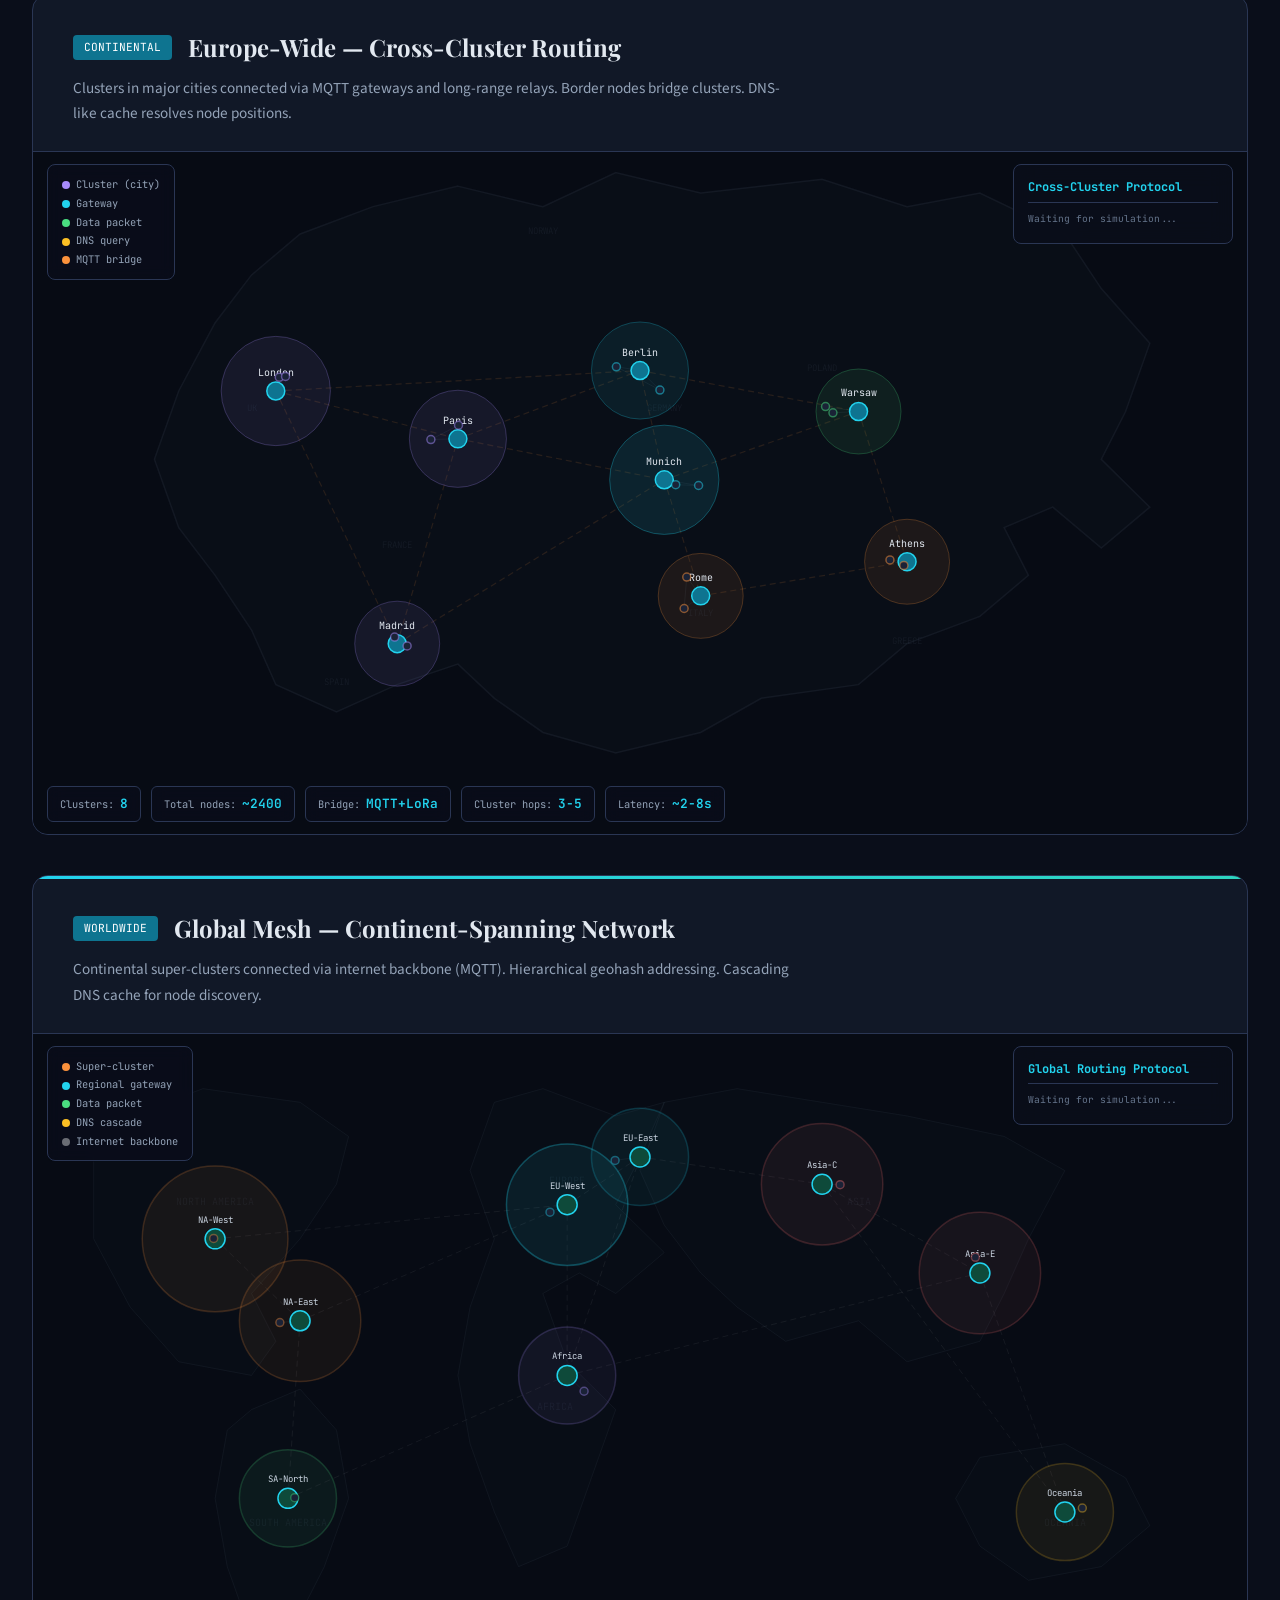
==== commit 62b68f56: "update proposal based on community feedback Major revisions addressing korbinianbauer's technical re" ====
--- a/index.html
+++ b/index.html
@@ -204,7 +204,7 @@
       <span class="algo-number proposal-badge">PROPOSED</span>
       <h3 class="algo-name">System 5 — Adaptive Load-Balanced Mesh</h3>
     </div>
-    <p class="algo-subtitle">Our proposal: a fundamentally different approach that combines six proven networking concepts into one protocol. Nodes self-organize into geographic clusters using GPS geohashes. Within a cluster, every node knows the full topology. Between clusters, border nodes act as bridges. For every destination, up to 5 independent routes are pre-computed and cached. Traffic is distributed across these routes proportional to a weight function that considers link quality, node load, and battery level. When the network is under stress, an adaptive QoS gate throttles low-priority traffic to protect emergency messages. The result: <strong>~1 TX per hop</strong> for all message types — unicast and broadcast.</p>
+    <p class="algo-subtitle">Our proposal: a fundamentally different approach that combines proven networking concepts into one protocol. Nodes self-organize into geographic clusters using GPS geohashes. Within a cluster, every node knows its neighbors via OGMs. Between clusters, border nodes act as bridges. Routes are built incrementally via distance-vector (like B.A.T.M.A.N.), not by running graph algorithms on-device. For unicast: 2 cached routes per destination with weighted selection. For broadcast (~98% of Meshtastic traffic): elected cluster-distributors propagate messages via local mini-floods, not network-wide flooding. All metrics (load, battery) are next-hop only, locally observable from OGMs. OGM intervals adapt to network density (30-180s) for EU868 duty-cycle compliance. The result: <strong>~1 TX per hop</strong> for unicast, <strong>88-99% fewer TX</strong> for broadcast.</p>
     <div class="algo-body">
       <div class="algo-canvas-wrap">
         <canvas class="algo-canvas" id="canvas-system5"></canvas>
@@ -212,7 +212,8 @@
       </div>
       <div class="algo-details">
         <h4>Weight Function</h4>
-        <p style="font-family:var(--font-display);font-size:1.2rem;color:var(--cyan);">W(r) = &alpha;·Q(r) &times; &beta;·(1−Load(r)) &times; &gamma;·Batt(r)</p>
+        <p style="font-family:var(--font-display);font-size:1.2rem;color:var(--cyan);">W(r) = &alpha;&middot;Q(r) + &beta;&middot;(1&minus;Load) + &gamma;&middot;Batt</p>
+        <p style="font-size:0.8rem;color:var(--text-muted);">Load and Batt = next-hop node only (from OGM)</p>
         <h4>Traffic Distribution</h4>
         <p style="font-family:var(--font-display);font-size:1.2rem;color:var(--teal);">Share(r) = W(r) / &Sigma; W(all)</p>
         <h4>Key Properties</h4>
@@ -233,8 +234,8 @@
           <p style="font-size:0.9rem;line-height:1.6">Next-hop learns a single relay node for direct messages. System 5 maintains <strong>2-3 full paths</strong> with weighted load distribution for <strong>all traffic types</strong>. When a path fails, the next cached path activates instantly — no flooding fallback needed.</p>
         </div>
         <div class="pro-con">
-          <div class="pro"><h5>+ Strengths</h5><ul><li>~1 TX/hop (not ~n)</li><li>No hop limit needed</li><li>Self-optimizing load balance</li><li>Works for all traffic types</li></ul></div>
-          <div class="con"><h5>− Complexity</h5><ul><li>Most complex to implement</li><li>Requires GPS for geo-clustering</li><li>Tuning parameters (&alpha;,&beta;,&gamma;)</li></ul></div>
+          <div class="pro"><h5>+ Strengths</h5><ul><li>~1 TX/hop unicast (not ~n)</li><li>88-99% broadcast TX savings</li><li>No hop limit needed</li><li>~1.5 KB RAM for routing table</li><li>Adaptive OGM (EU868 compliant)</li></ul></div>
+          <div class="con"><h5>- Complexity</h5><ul><li>Most complex to implement</li><li>Requires GPS for geo-clustering</li><li>Tuning parameters (&alpha;,&beta;,&gamma;)</li></ul></div>
         </div>
       </div>
     </div>
@@ -427,7 +428,7 @@
     <div class="arch-card reveal" style="border-color:var(--cyan-dim)">
       <div class="source">from Bay Area Feedback</div>
       <h4>Emergency Re-Route <span class="arrow">&rarr;</span> Fewer Fallback Floods</h4>
-      <p>When all 5 cached routes fail, System 5 now computes a <strong>fresh BFS path excluding failed nodes</strong> before triggering corridor flooding. This gives the protocol one more directed attempt — significantly reducing the expensive fallback floods that dominated the Bay Area scenario.</p>
+      <p>When both cached routes fail, System 5 falls back to <strong>scoped corridor flooding</strong> (source + destination clusters + border nodes only). Routes are built via distance-vector from OGM data — no BFS computation on-device needed.</p>
     </div>
     <div class="arch-card reveal" style="border-color:var(--cyan-dim)">
       <div class="source">from Bay Area Feedback</div>
@@ -926,7 +927,7 @@
     <div class="glossary-card reveal"><dt>QoS</dt><dd>Quality of Service — traffic prioritization ensuring critical messages (SOS) always get through.</dd></div>
     <div class="glossary-card reveal"><dt>MQTT</dt><dd>Message queue protocol used as an internet bridge between geographically separated mesh clusters.</dd></div>
     <div class="glossary-card reveal"><dt>DTN</dt><dd>Delay Tolerant Networking — store-and-forward approach for networks with intermittent connectivity.</dd></div>
-    <div class="glossary-card reveal"><dt>BFS</dt><dd>Breadth-First Search — graph traversal algorithm used for shortest-path discovery in mesh networks.</dd></div>
+    <div class="glossary-card reveal"><dt>Distance-Vector</dt><dd>Routing protocol where nodes learn routes from neighbor advertisements (OGMs) rather than computing full graph traversals. Used in RIP, B.A.T.M.A.N., and System 5.</dd></div>
     <div class="glossary-card reveal"><dt>RSSI</dt><dd>Received Signal Strength Indicator — measures how strongly a radio signal is received (in dBm).</dd></div>
     <div class="glossary-card reveal"><dt>SNR</dt><dd>Signal-to-Noise Ratio — measures signal quality relative to background noise (in dB).</dd></div>
     <div class="glossary-card reveal"><dt>Half-Duplex</dt><dd>A radio that cannot transmit and receive at the same time. All LoRa radios are half-duplex — a node hearing a transmission is blocked from sending until the packet ends.</dd></div>
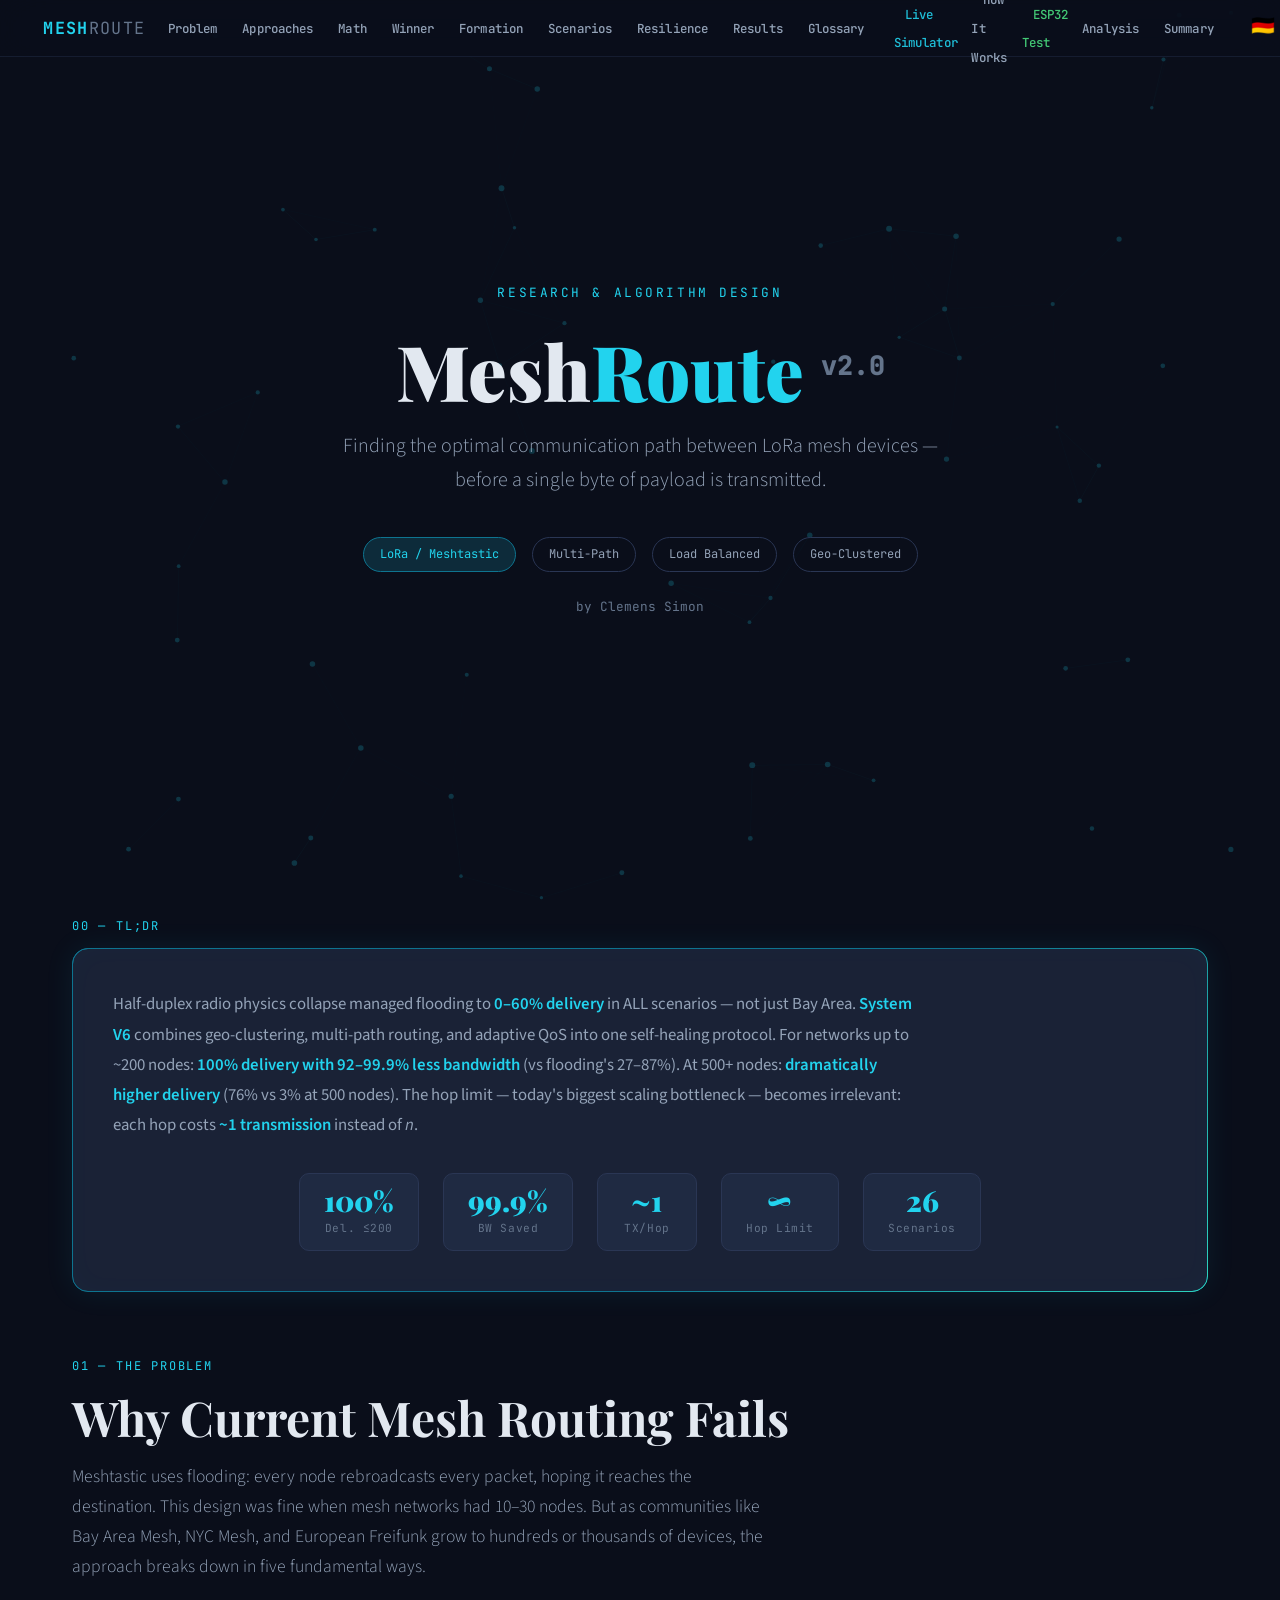
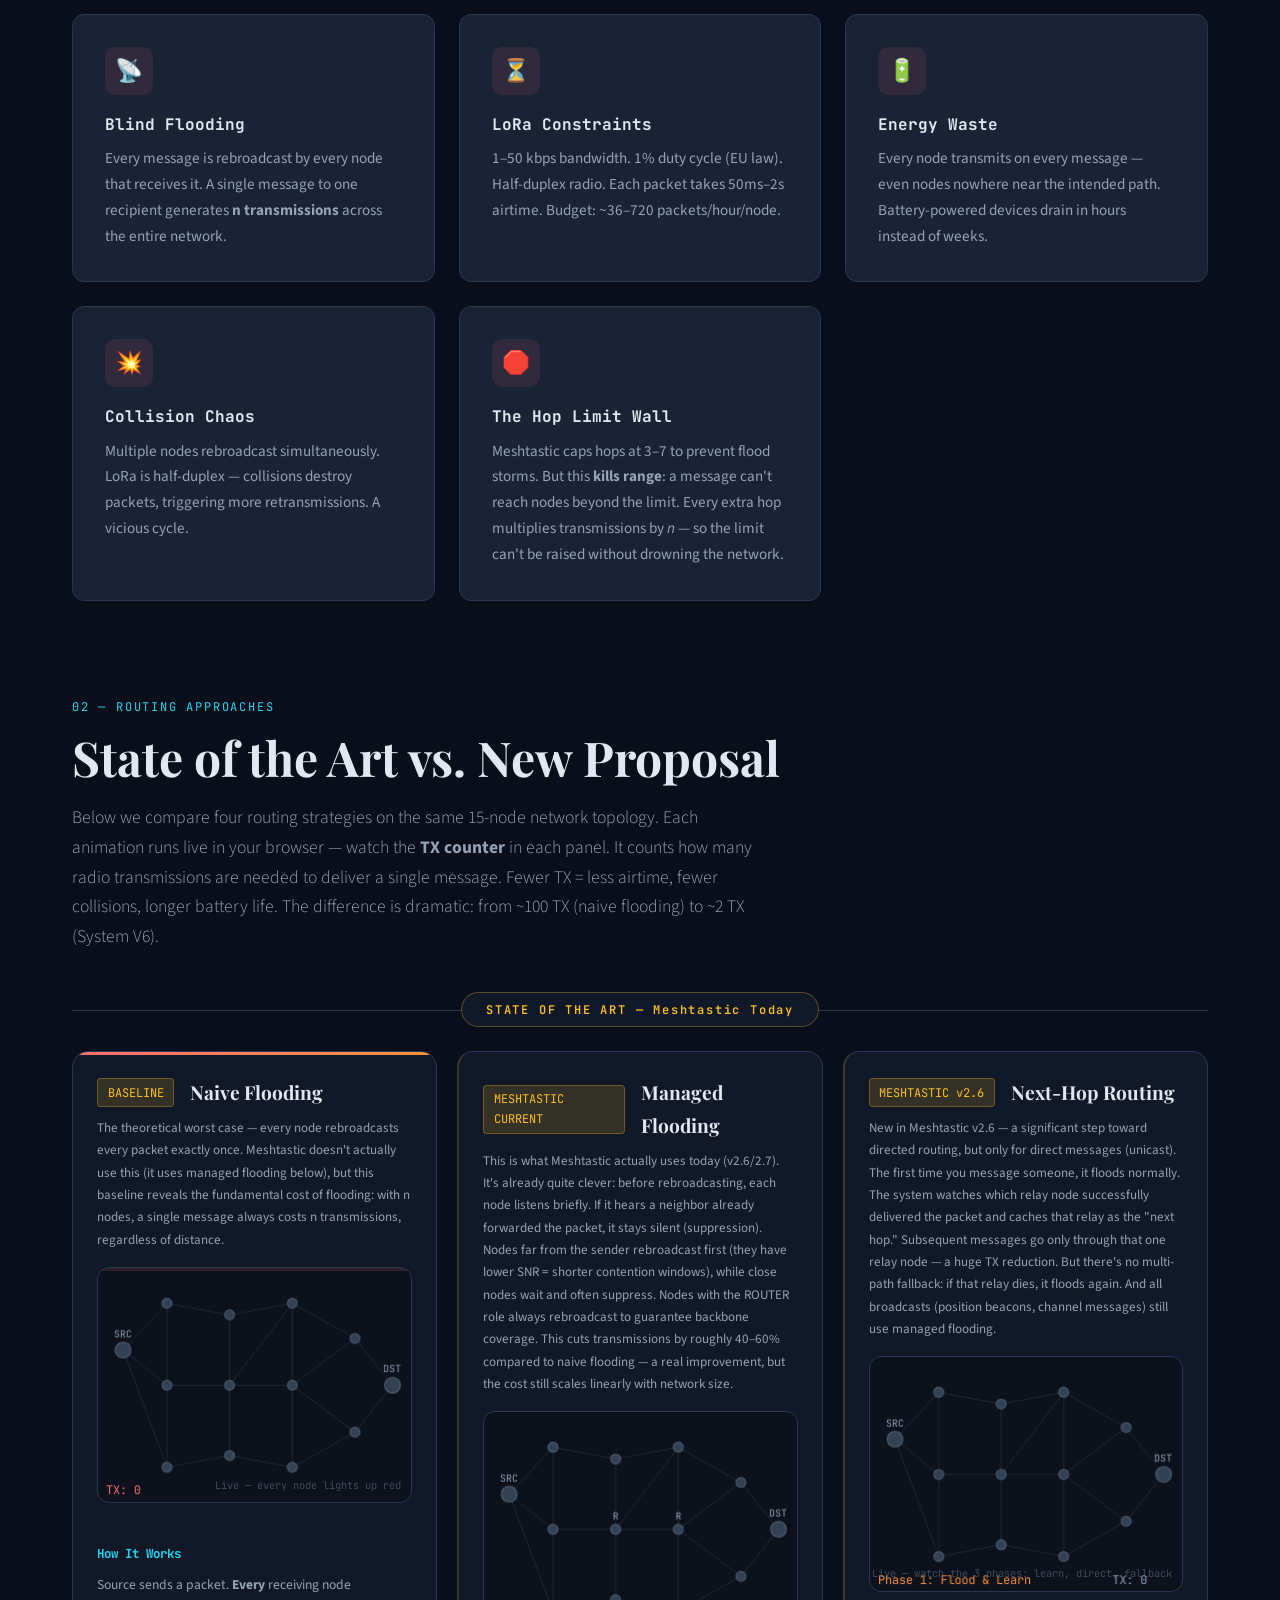
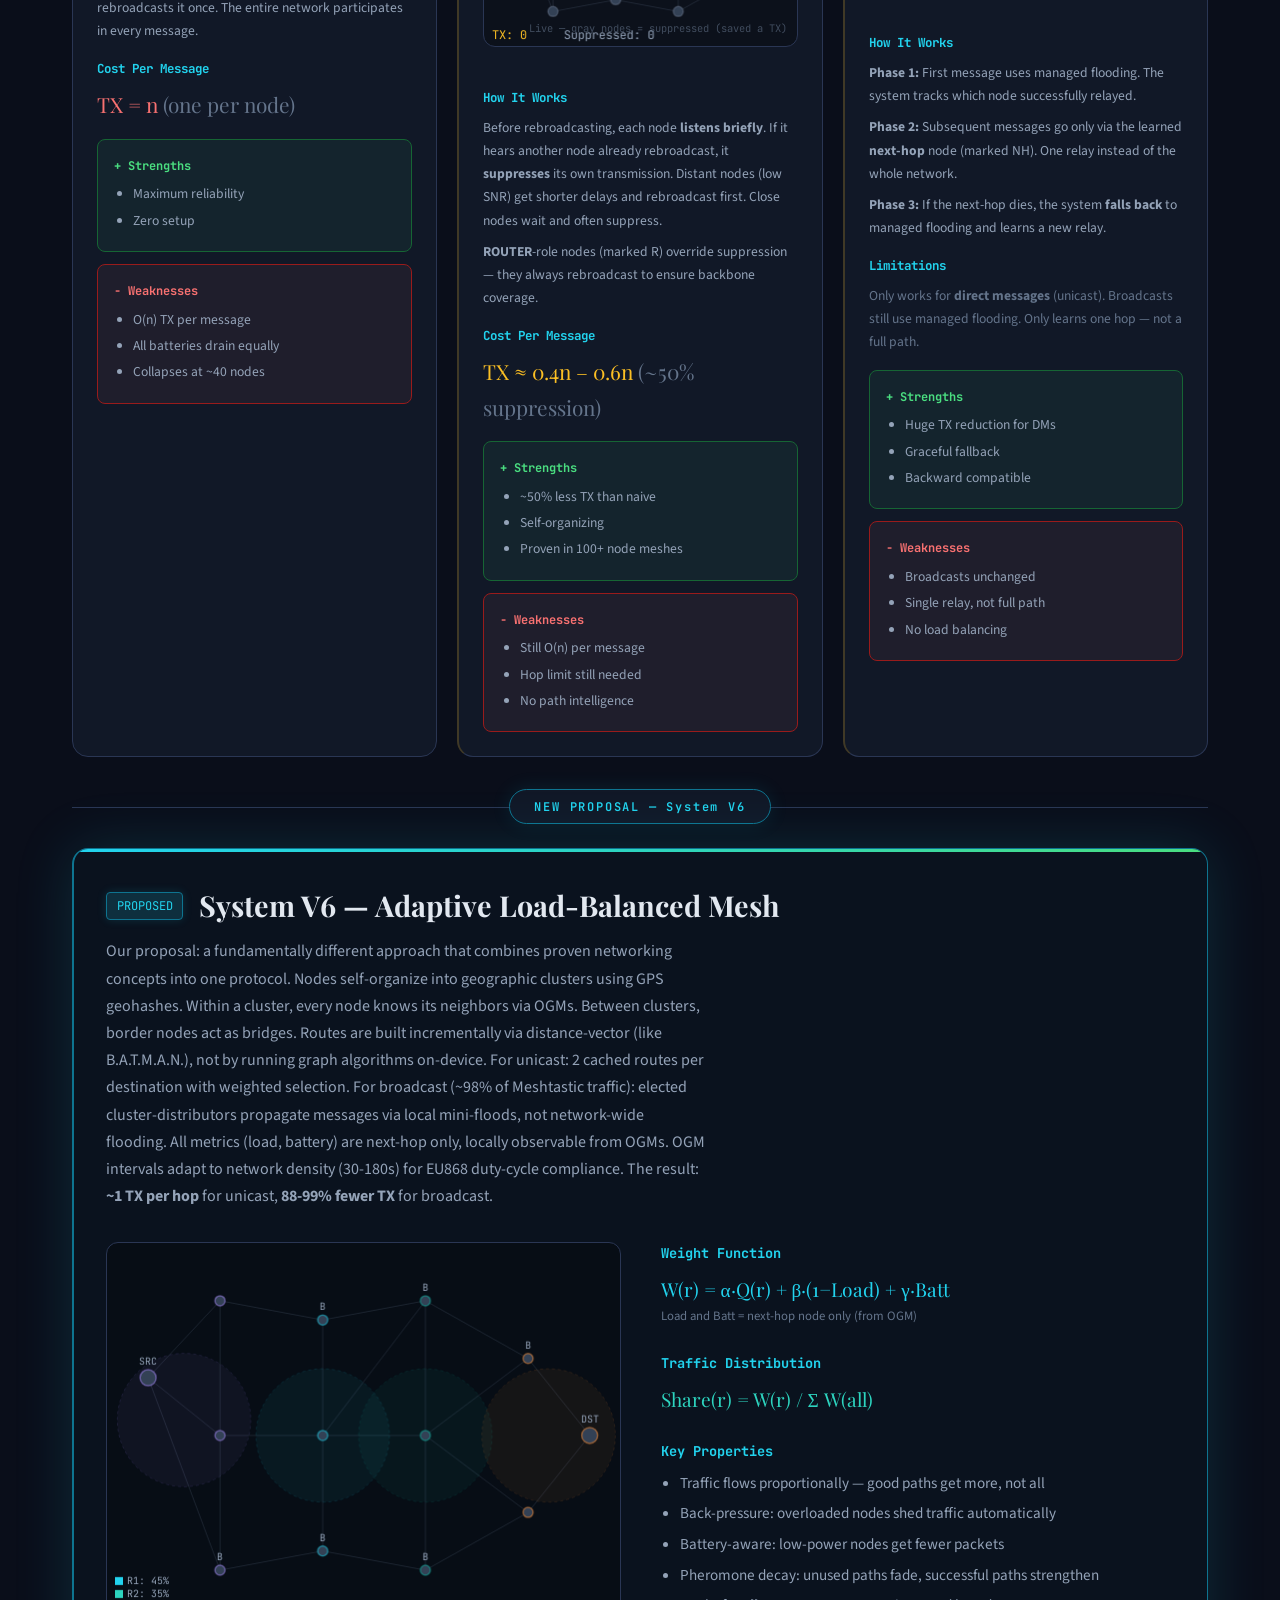
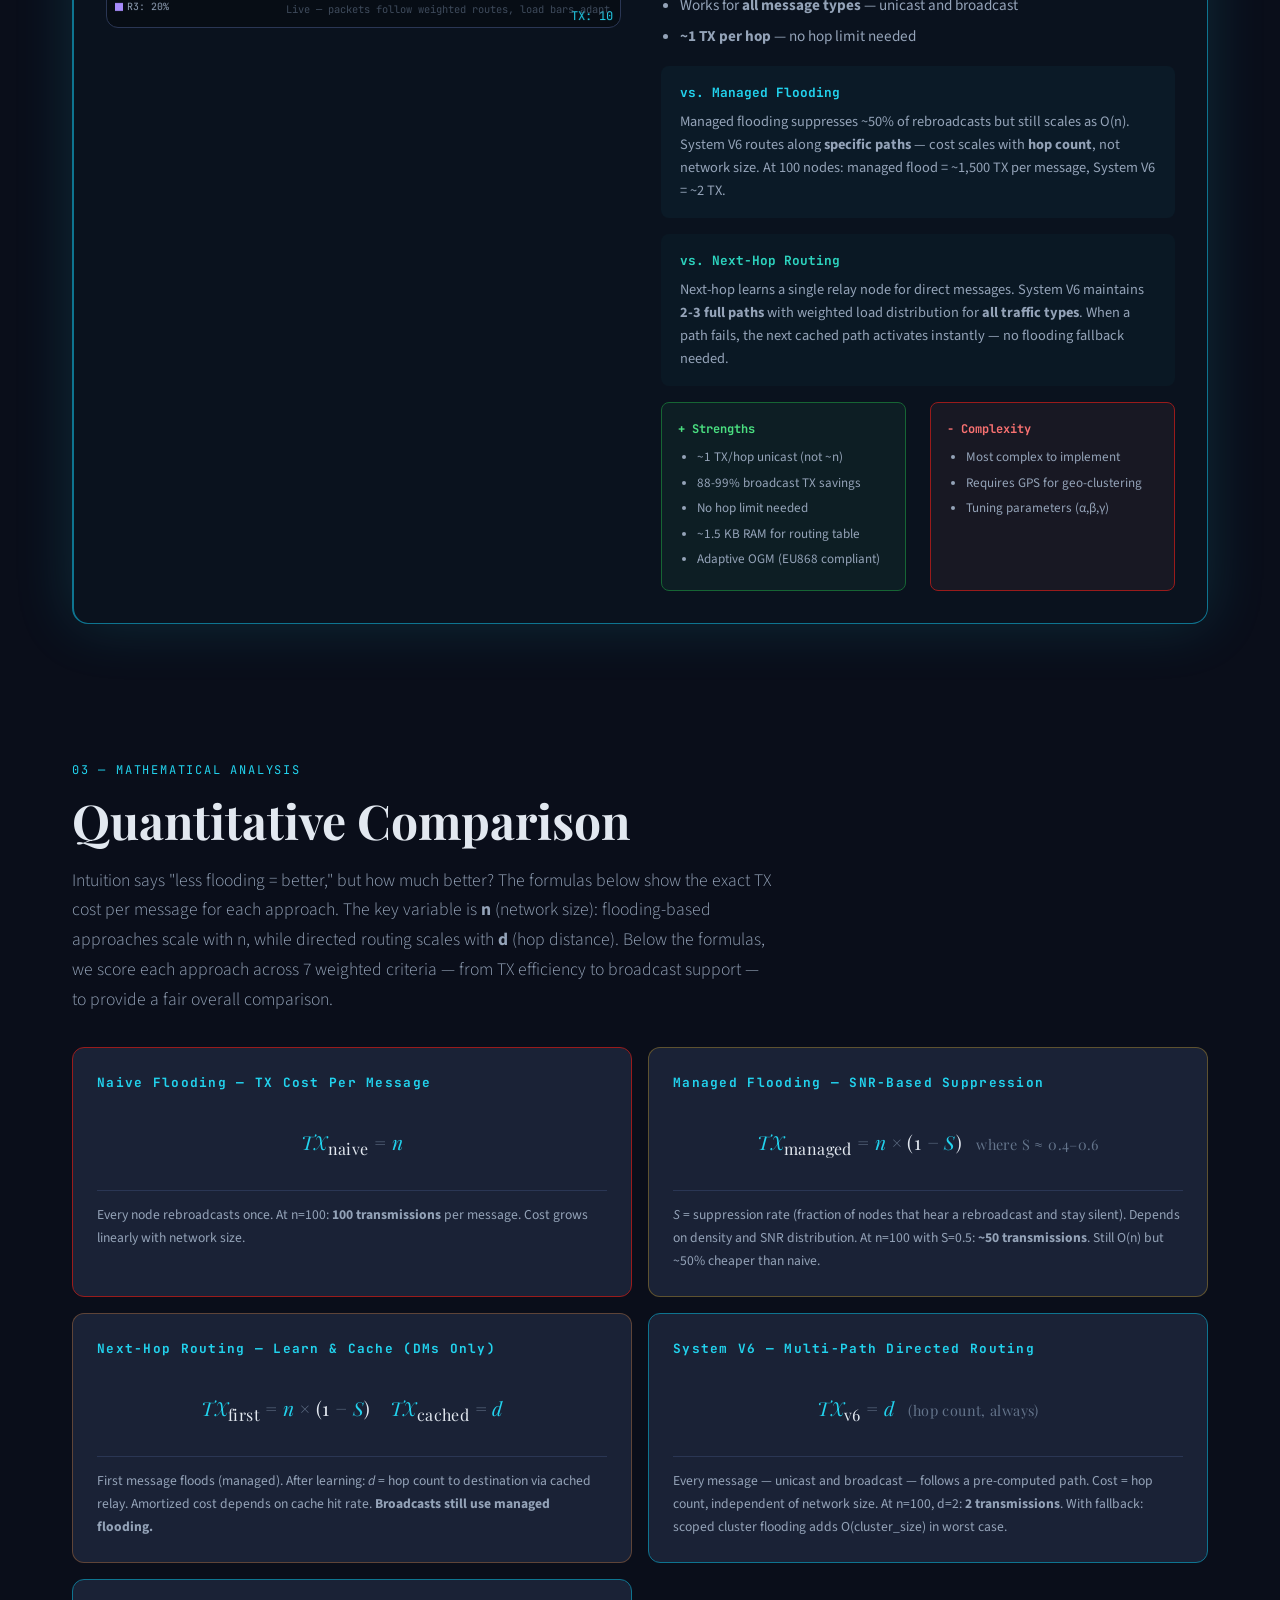
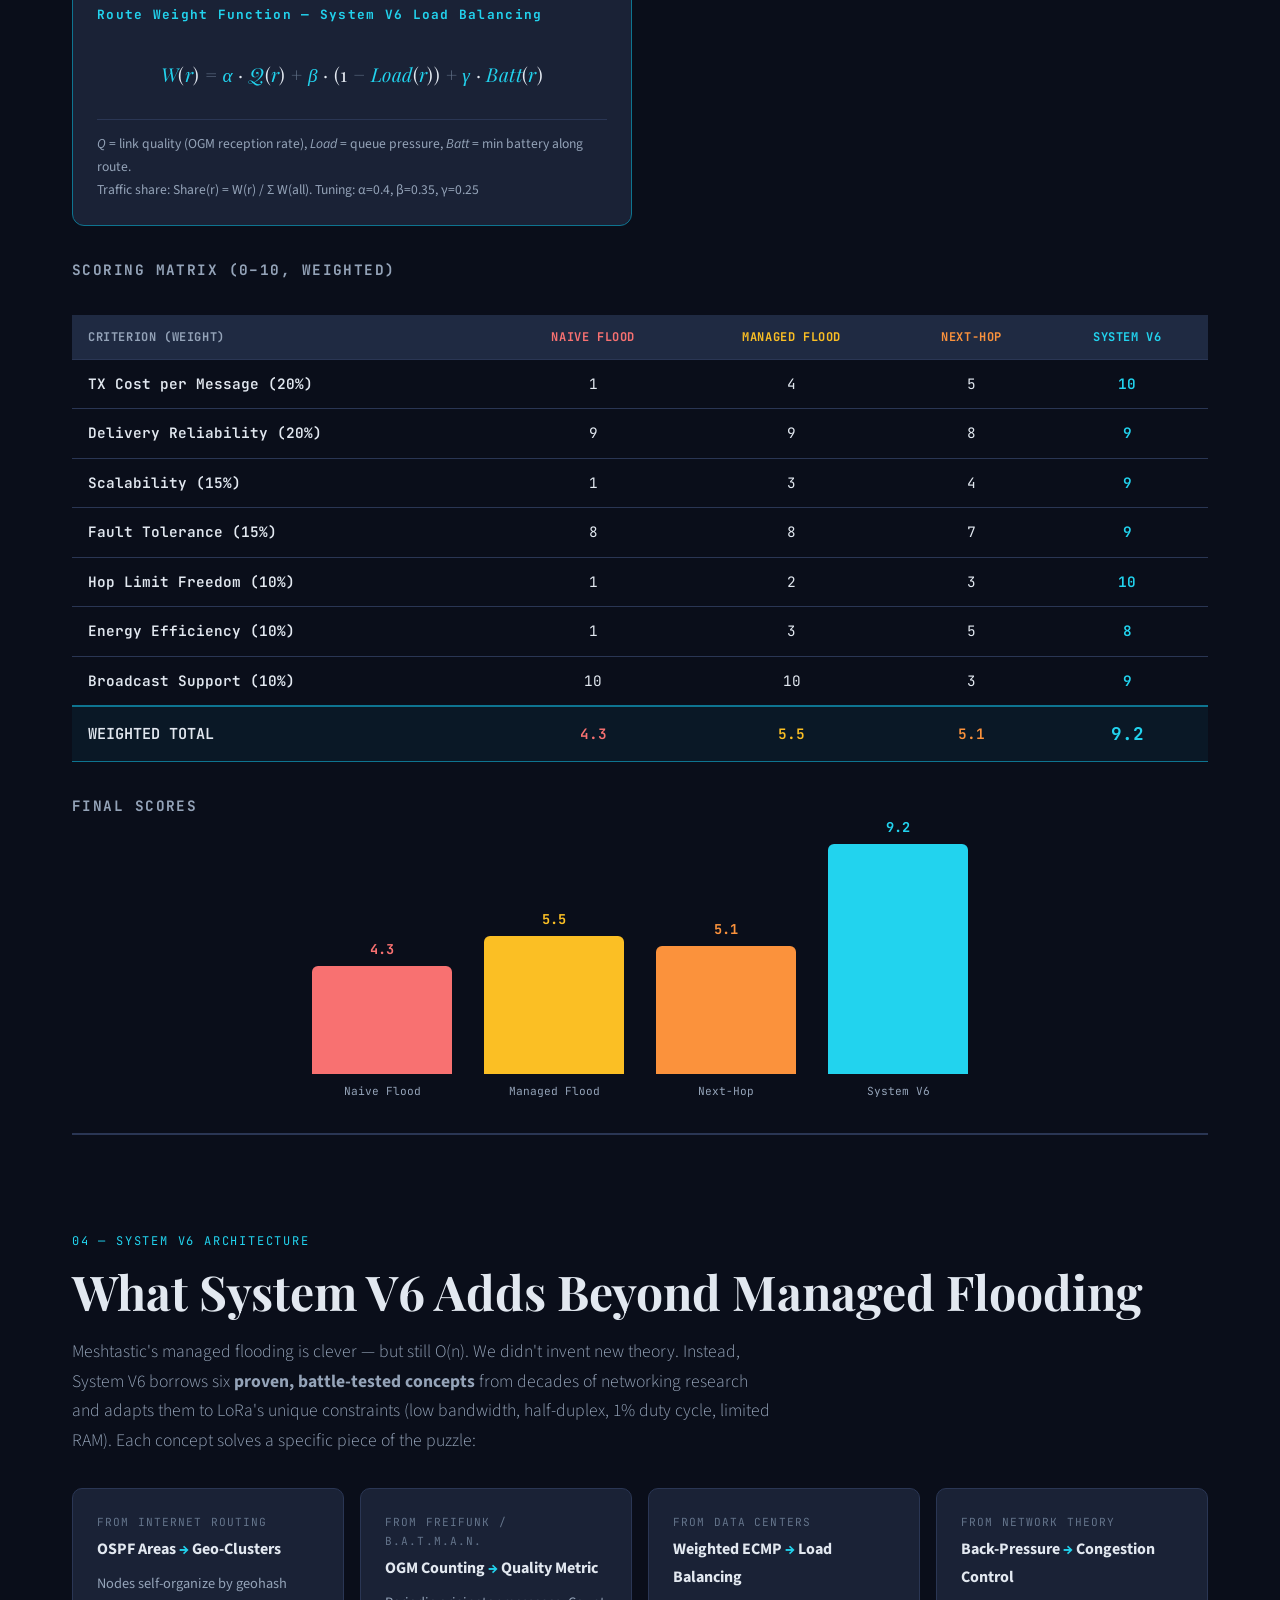
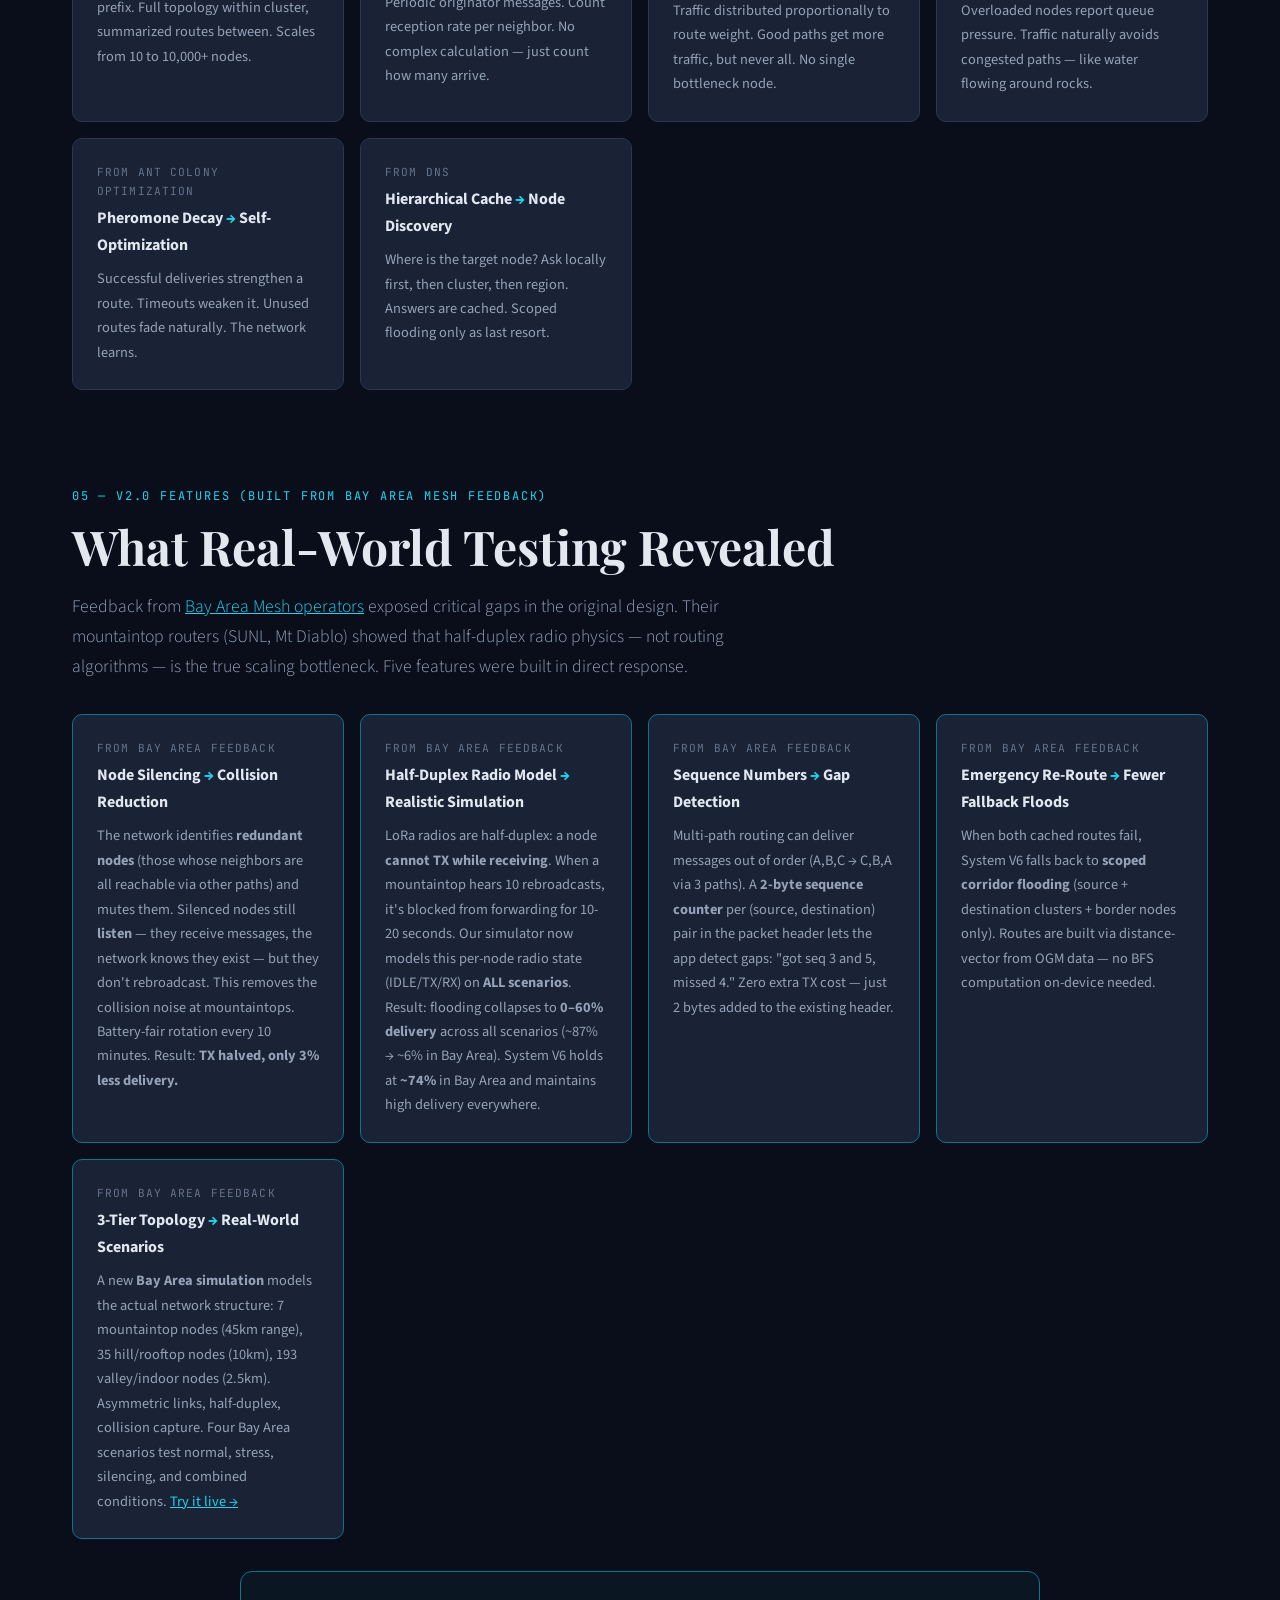
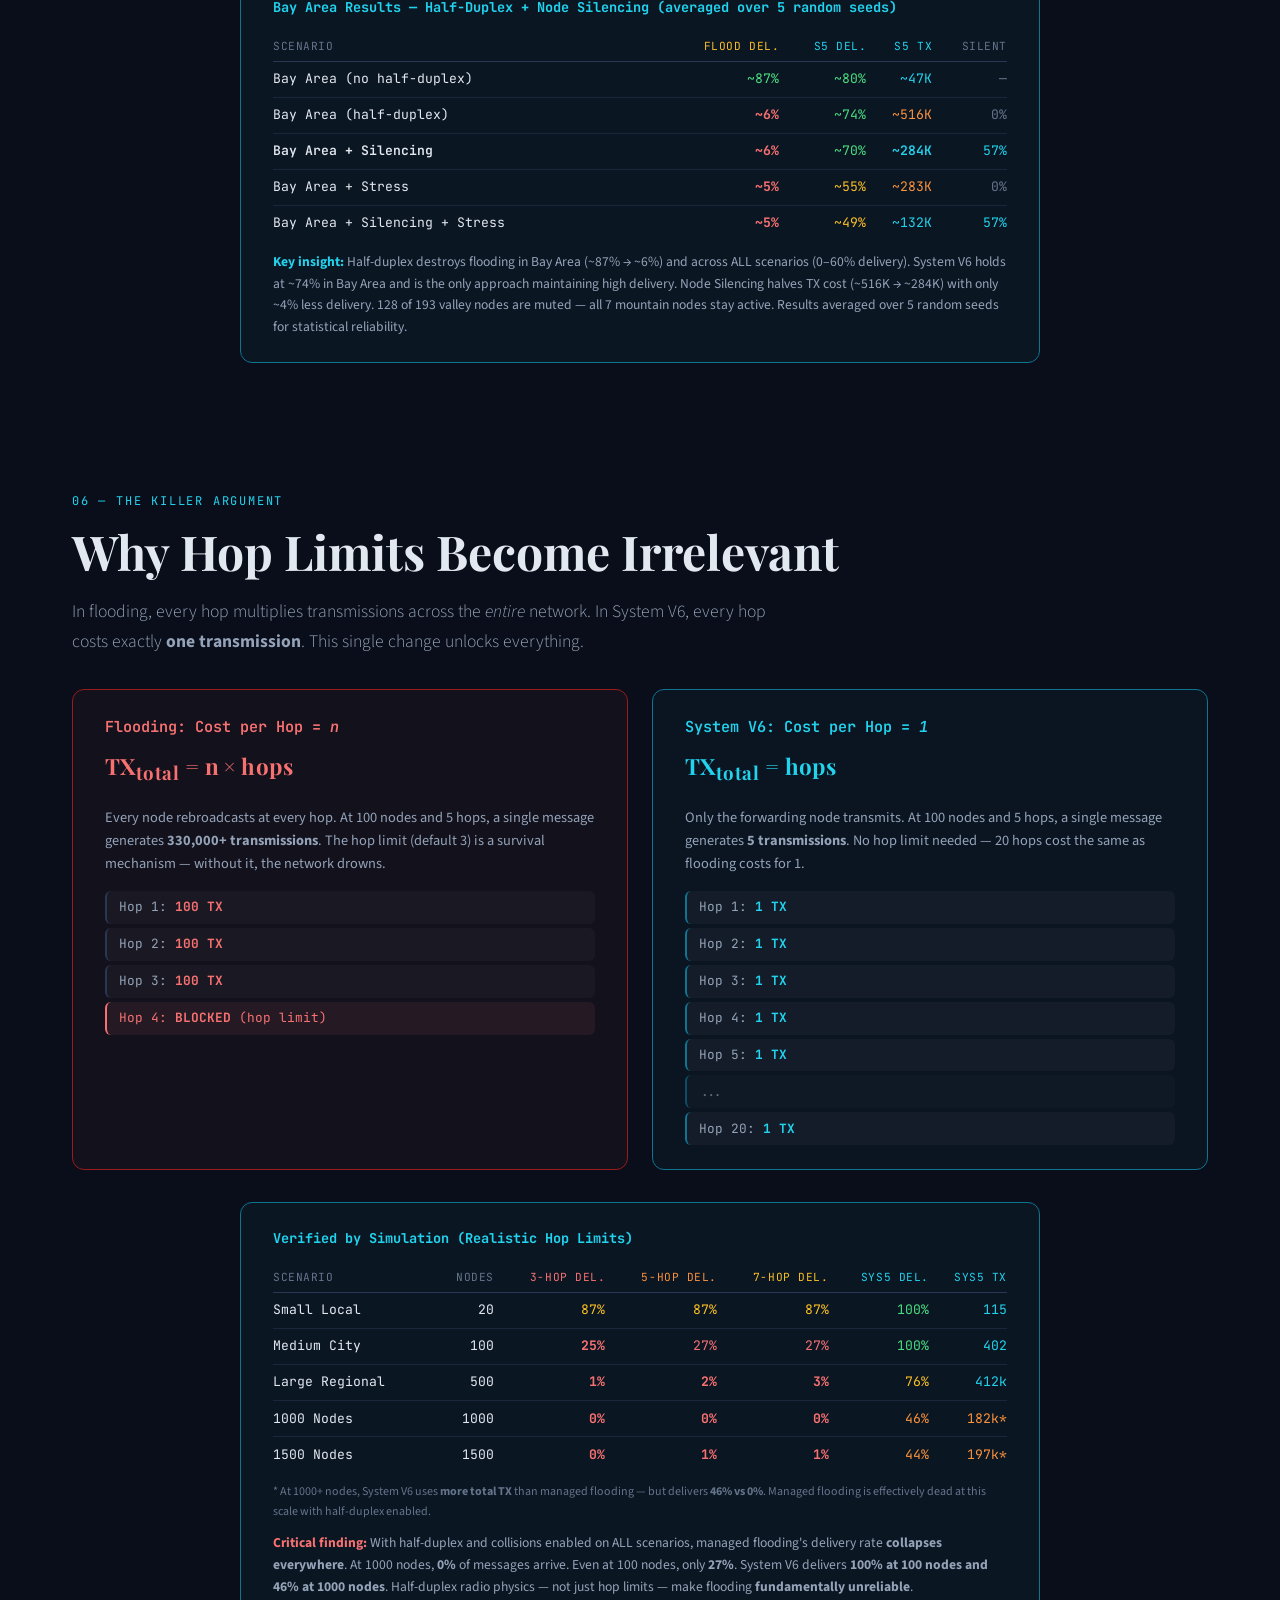
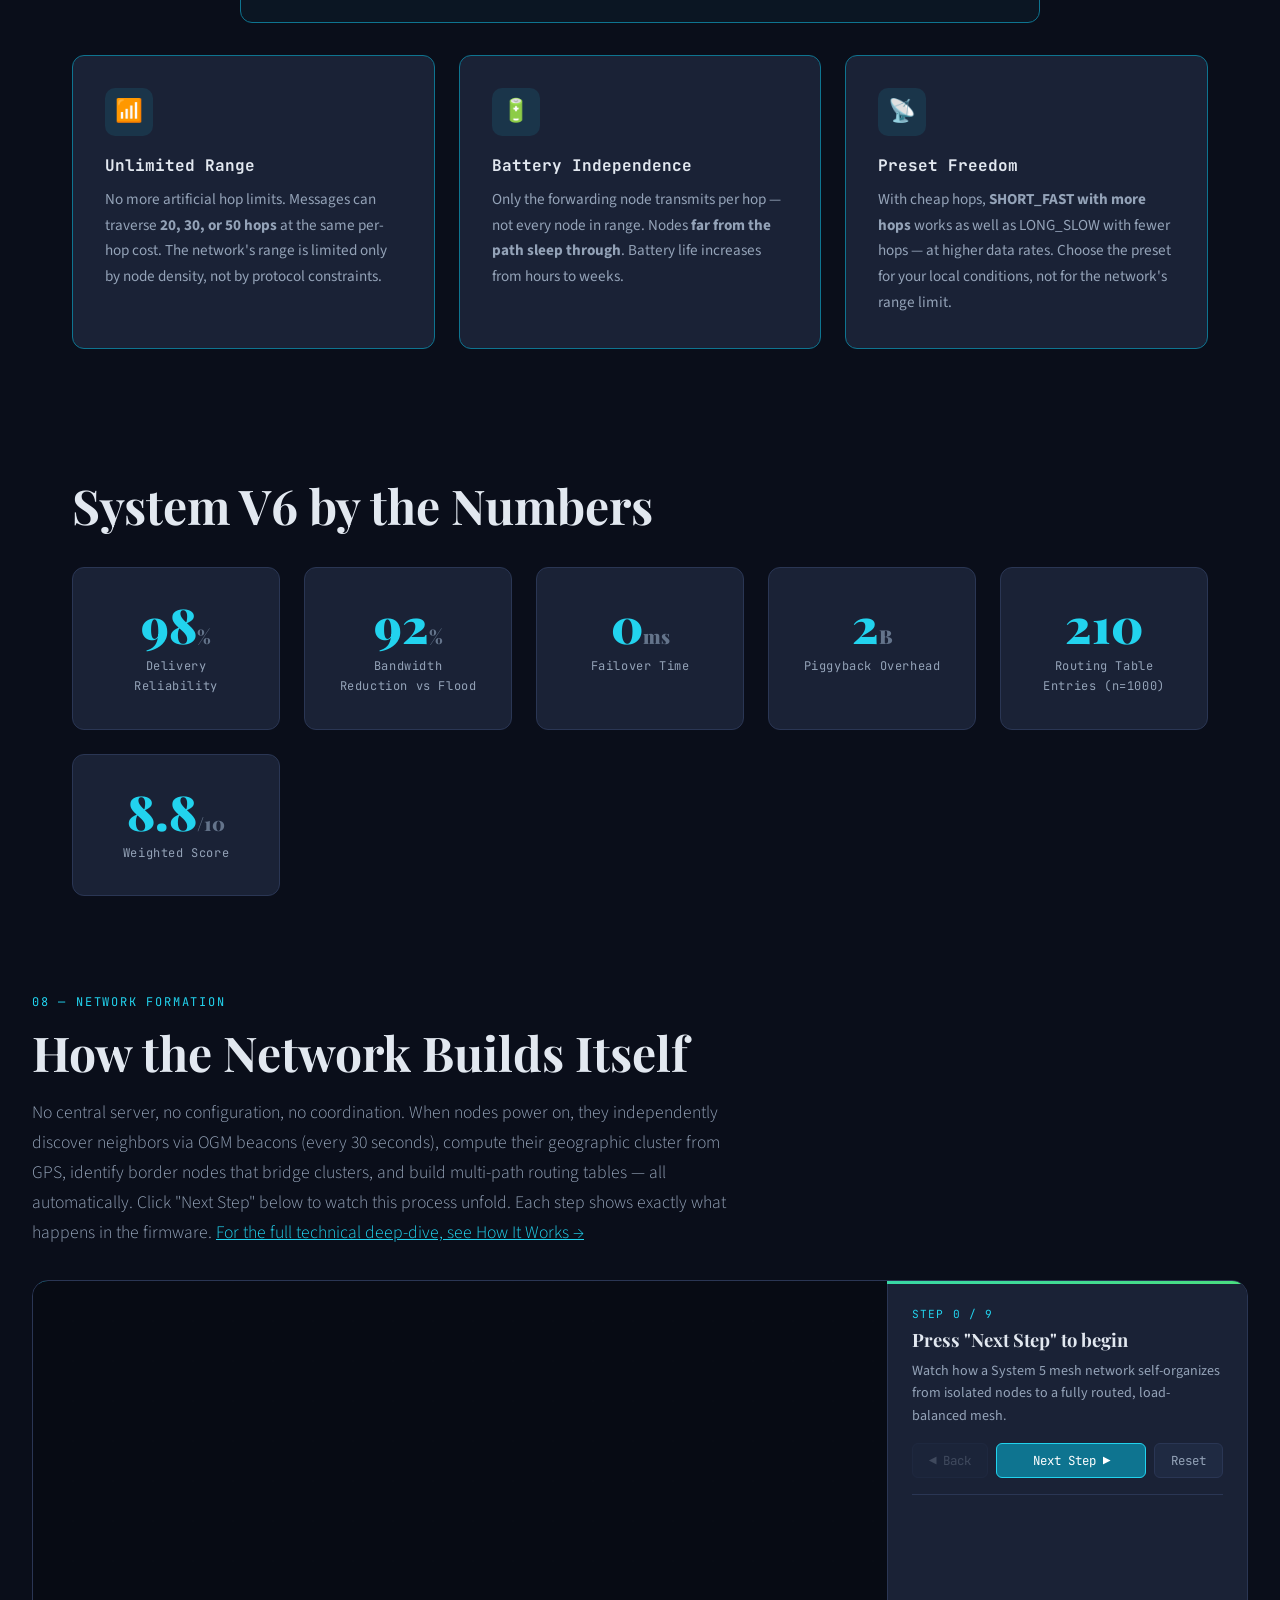
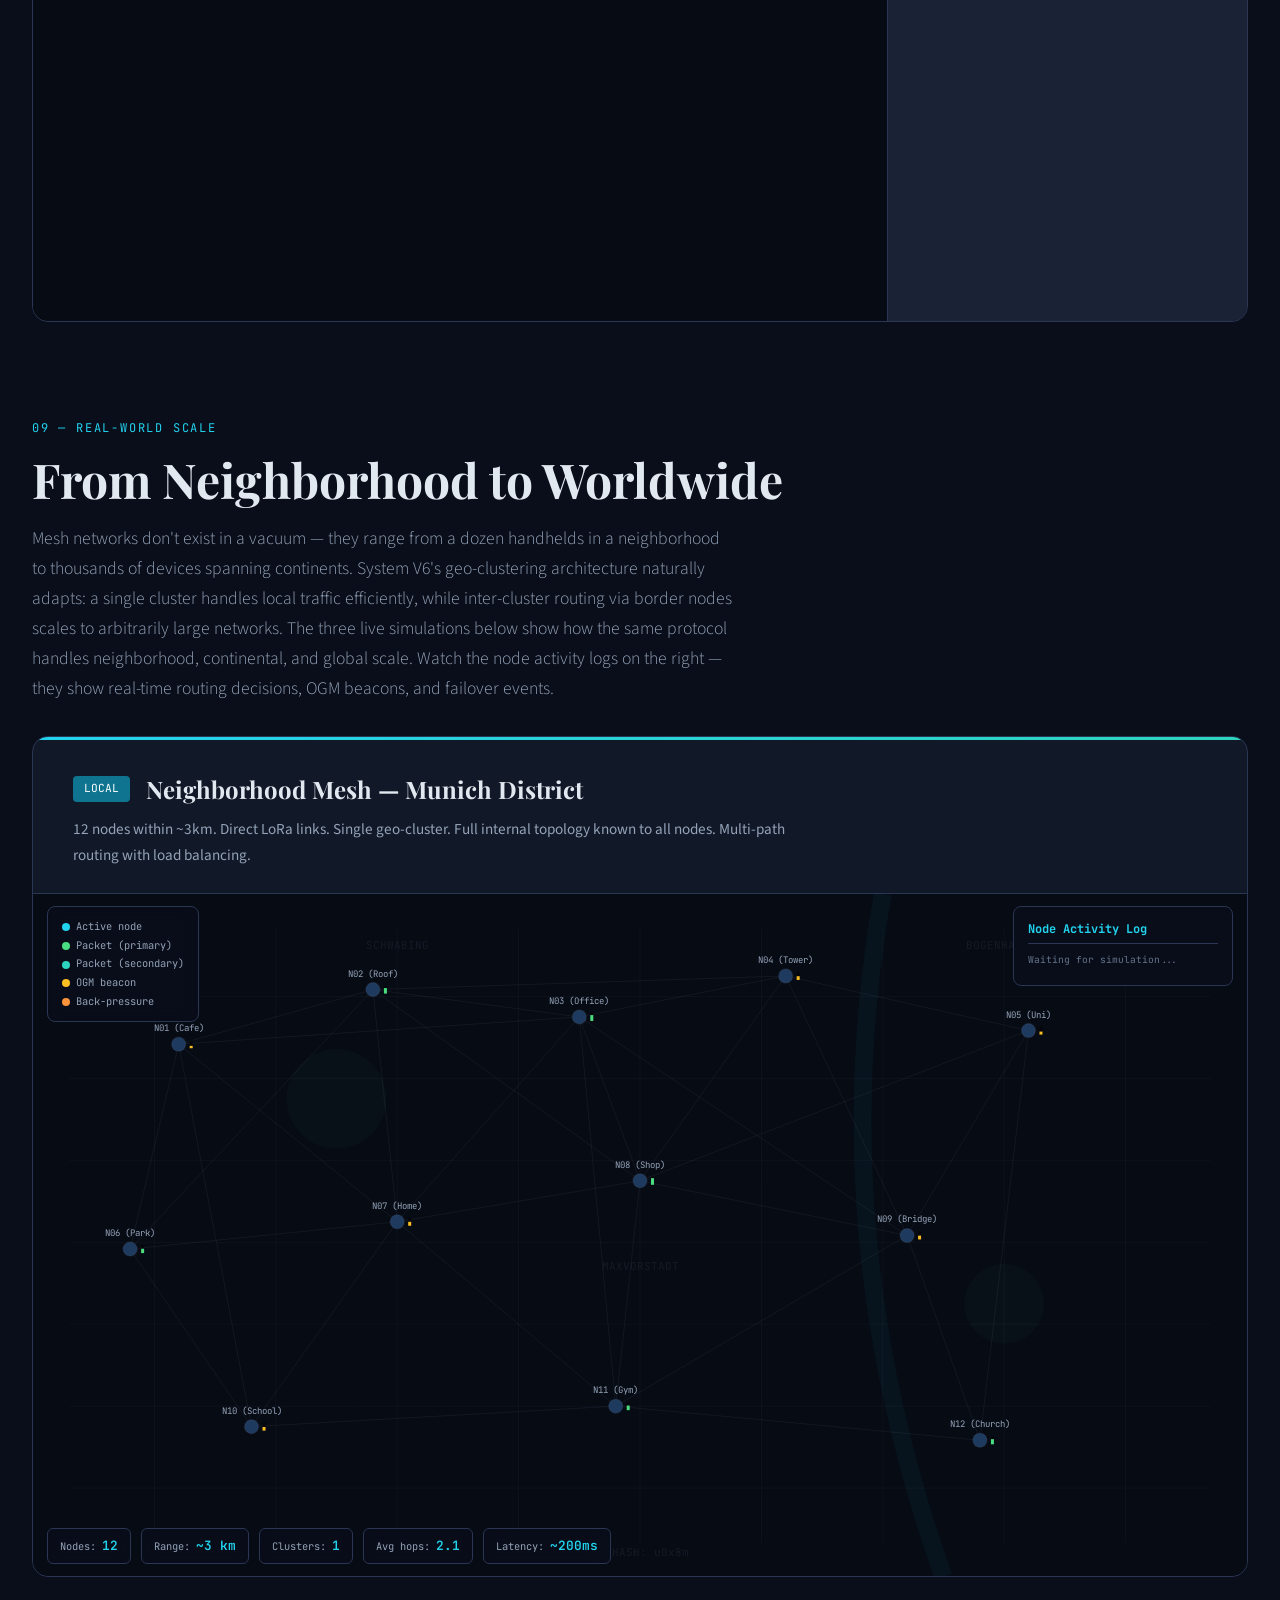
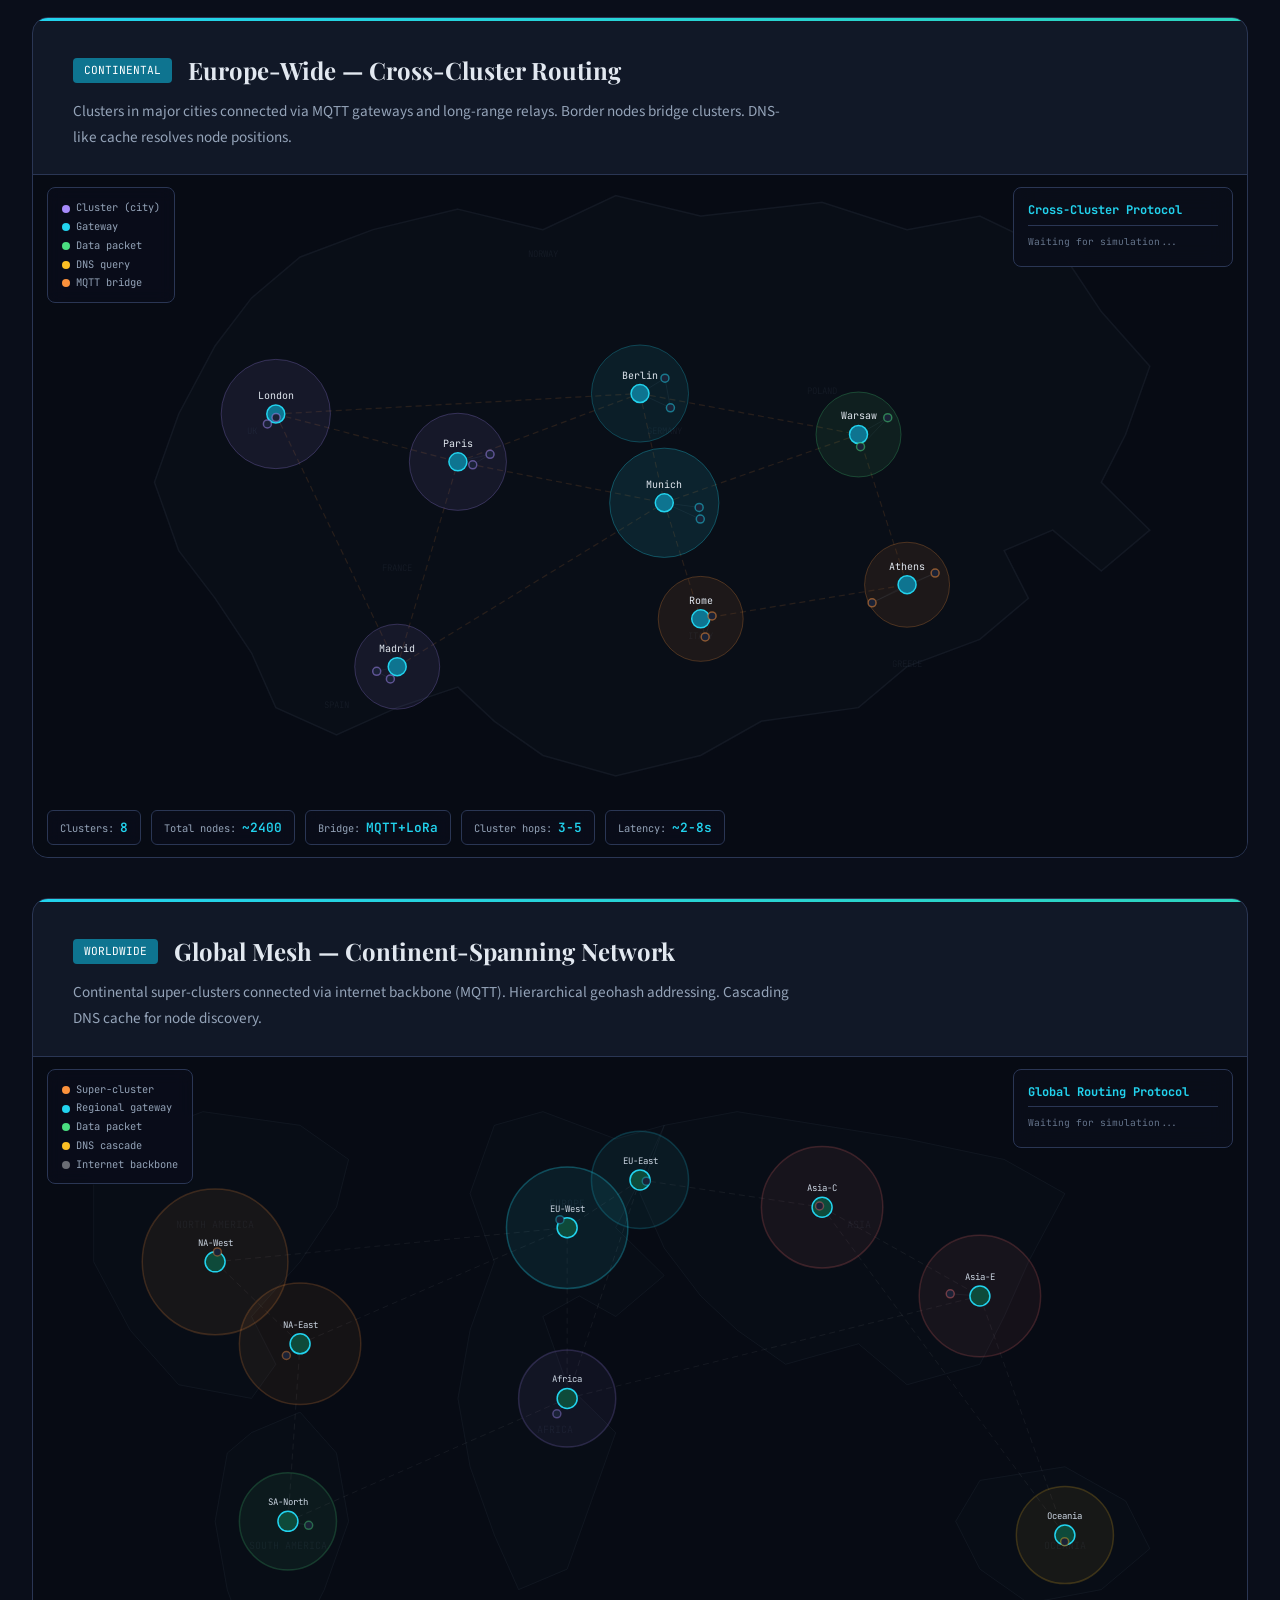
==== commit 45d766c1: "Rename to MeshRoute System V6 across entire project Unify naming: "System 5" and "WalkFlood" are now" ====
--- a/index.html
+++ b/index.html
@@ -56,7 +56,7 @@
 <section id="tldr">
   <div class="section-tag reveal">00 — TL;DR</div>
   <div class="tldr-card reveal">
-    <p class="tldr-text">Half-duplex radio physics collapse managed flooding to <strong>0–60% delivery</strong> in ALL scenarios — not just Bay Area. <strong>System 5</strong> combines geo-clustering, multi-path routing, and adaptive QoS into one self-healing protocol. For networks up to ~200 nodes: <strong>100% delivery with 92–99.9% less bandwidth</strong> (vs flooding's 27–87%). At 500+ nodes: <strong>dramatically higher delivery</strong> (76% vs 3% at 500 nodes). The hop limit — today's biggest scaling bottleneck — becomes irrelevant: each hop costs <strong>~1 transmission</strong> instead of <em>n</em>.</p>
+    <p class="tldr-text">Half-duplex radio physics collapse managed flooding to <strong>0–60% delivery</strong> in ALL scenarios — not just Bay Area. <strong>System V6</strong> combines geo-clustering, multi-path routing, and adaptive QoS into one self-healing protocol. For networks up to ~200 nodes: <strong>100% delivery with 92–99.9% less bandwidth</strong> (vs flooding's 27–87%). At 500+ nodes: <strong>dramatically higher delivery</strong> (76% vs 3% at 500 nodes). The hop limit — today's biggest scaling bottleneck — becomes irrelevant: each hop costs <strong>~1 transmission</strong> instead of <em>n</em>.</p>
     <div class="tldr-stats">
       <div class="tldr-stat"><span class="tldr-num">100%</span><span class="tldr-label">Del. &le;200</span></div>
       <div class="tldr-stat"><span class="tldr-num">99.9%</span><span class="tldr-label">BW Saved</span></div>
@@ -105,7 +105,7 @@
 <section id="approaches">
   <div class="section-tag reveal">02 — Routing Approaches</div>
   <h2 class="section-title reveal">State of the Art vs. New Proposal</h2>
-  <p class="section-desc reveal">Below we compare four routing strategies on the same 15-node network topology. Each animation runs live in your browser — watch the <strong>TX counter</strong> in each panel. It counts how many radio transmissions are needed to deliver a single message. Fewer TX = less airtime, fewer collisions, longer battery life. The difference is dramatic: from ~100 TX (naive flooding) to ~2 TX (System 5).</p>
+  <p class="section-desc reveal">Below we compare four routing strategies on the same 15-node network topology. Each animation runs live in your browser — watch the <strong>TX counter</strong> in each panel. It counts how many radio transmissions are needed to deliver a single message. Fewer TX = less airtime, fewer collisions, longer battery life. The difference is dramatic: from ~100 TX (naive flooding) to ~2 TX (System V6).</p>
 
   <!-- STATE OF THE ART DIVIDER -->
   <div class="approach-divider reveal">
@@ -195,14 +195,14 @@
 
   <!-- NEW PROPOSAL DIVIDER -->
   <div class="approach-divider reveal" style="margin-top:2rem">
-    <span class="divider-label proposal-label">NEW PROPOSAL — System 5</span>
+    <span class="divider-label proposal-label">NEW PROPOSAL — System V6</span>
   </div>
 
   <!-- SYSTEM 5 -->
   <div class="algo-section winner reveal" id="algo-winner">
     <div class="algo-header">
       <span class="algo-number proposal-badge">PROPOSED</span>
-      <h3 class="algo-name">System 5 — Adaptive Load-Balanced Mesh</h3>
+      <h3 class="algo-name">System V6 — Adaptive Load-Balanced Mesh</h3>
     </div>
     <p class="algo-subtitle">Our proposal: a fundamentally different approach that combines proven networking concepts into one protocol. Nodes self-organize into geographic clusters using GPS geohashes. Within a cluster, every node knows its neighbors via OGMs. Between clusters, border nodes act as bridges. Routes are built incrementally via distance-vector (like B.A.T.M.A.N.), not by running graph algorithms on-device. For unicast: 2 cached routes per destination with weighted selection. For broadcast (~98% of Meshtastic traffic): elected cluster-distributors propagate messages via local mini-floods, not network-wide flooding. All metrics (load, battery) are next-hop only, locally observable from OGMs. OGM intervals adapt to network density (30-180s) for EU868 duty-cycle compliance. The result: <strong>~1 TX per hop</strong> for unicast, <strong>88-99% fewer TX</strong> for broadcast.</p>
     <div class="algo-body">
@@ -227,11 +227,11 @@
         </ul>
         <div class="highlight-box" style="margin:1rem 0;padding:1rem 1.2rem;border-color:var(--cyan-dim);background:rgba(34,211,238,0.04);border-radius:8px">
           <h4 style="font-family:var(--font-mono);font-size:0.8rem;color:var(--cyan);margin-bottom:0.4rem">vs. Managed Flooding</h4>
-          <p style="font-size:0.9rem;line-height:1.6">Managed flooding suppresses ~50% of rebroadcasts but still scales as O(n). System 5 routes along <strong>specific paths</strong> — cost scales with <strong>hop count</strong>, not network size. At 100 nodes: managed flood = ~1,500 TX per message, System 5 = ~2 TX.</p>
+          <p style="font-size:0.9rem;line-height:1.6">Managed flooding suppresses ~50% of rebroadcasts but still scales as O(n). System V6 routes along <strong>specific paths</strong> — cost scales with <strong>hop count</strong>, not network size. At 100 nodes: managed flood = ~1,500 TX per message, System V6 = ~2 TX.</p>
         </div>
         <div class="highlight-box" style="margin:1rem 0;padding:1rem 1.2rem;border-color:var(--teal,var(--cyan-dim));background:rgba(20,184,166,0.04);border-radius:8px">
           <h4 style="font-family:var(--font-mono);font-size:0.8rem;color:var(--teal);margin-bottom:0.4rem">vs. Next-Hop Routing</h4>
-          <p style="font-size:0.9rem;line-height:1.6">Next-hop learns a single relay node for direct messages. System 5 maintains <strong>2-3 full paths</strong> with weighted load distribution for <strong>all traffic types</strong>. When a path fails, the next cached path activates instantly — no flooding fallback needed.</p>
+          <p style="font-size:0.9rem;line-height:1.6">Next-hop learns a single relay node for direct messages. System V6 maintains <strong>2-3 full paths</strong> with weighted load distribution for <strong>all traffic types</strong>. When a path fails, the next cached path activates instantly — no flooding fallback needed.</p>
         </div>
         <div class="pro-con">
           <div class="pro"><h5>+ Strengths</h5><ul><li>~1 TX/hop unicast (not ~n)</li><li>88-99% broadcast TX savings</li><li>No hop limit needed</li><li>~1.5 KB RAM for routing table</li><li>Adaptive OGM (EU868 compliant)</li></ul></div>
@@ -284,9 +284,9 @@
   </div>
 
   <div class="formula-card reveal" style="border-color:var(--cyan-dim)">
-    <h4>System 5 — Multi-Path Directed Routing</h4>
+    <h4>System V6 — Multi-Path Directed Routing</h4>
     <div class="formula">
-      <span class="var">TX</span><sub>sys5</sub> <span class="op">=</span> <span class="var">d</span>
+      <span class="var">TX</span><sub>v6</sub> <span class="op">=</span> <span class="var">d</span>
       <span style="color:var(--text-muted);font-size:0.9rem">&nbsp; (hop count, always)</span>
     </div>
     <p class="formula-desc">
@@ -295,7 +295,7 @@
   </div>
 
   <div class="formula-card reveal" style="border-color:var(--cyan-dim)">
-    <h4>Route Weight Function — System 5 Load Balancing</h4>
+    <h4>Route Weight Function — System V6 Load Balancing</h4>
     <div class="formula">
       <span class="var">W</span>(<span class="var">r</span>) <span class="op">=</span>
       <span class="var">&alpha;</span> · <span class="var">Q</span>(<span class="var">r</span>)
@@ -321,7 +321,7 @@
           <th style="color:var(--red)">Naive Flood</th>
           <th style="color:var(--yellow)">Managed Flood</th>
           <th style="color:var(--orange)">Next-Hop</th>
-          <th style="color:var(--cyan)">System 5</th>
+          <th style="color:var(--cyan)">System V6</th>
         </tr>
       </thead>
       <tbody>
@@ -359,16 +359,16 @@
     </div>
     <div class="bar-col">
       <div class="bar" data-score="9.2" style="height:0;background:var(--cyan)"><span class="bar-value" style="color:var(--cyan)">9.2</span></div>
-      <span class="bar-label">System 5</span>
+      <span class="bar-label">System V6</span>
     </div>
   </div>
 </section>
 
 <!-- WINNER ARCHITECTURE -->
 <section id="winner">
-  <div class="section-tag reveal">04 — System 5 Architecture</div>
-  <h2 class="section-title reveal">What System 5 Adds Beyond Managed Flooding</h2>
-  <p class="section-desc reveal">Meshtastic's managed flooding is clever — but still O(n). We didn't invent new theory. Instead, System 5 borrows six <strong>proven, battle-tested concepts</strong> from decades of networking research and adapts them to LoRa's unique constraints (low bandwidth, half-duplex, 1% duty cycle, limited RAM). Each concept solves a specific piece of the puzzle:</p>
+  <div class="section-tag reveal">04 — System V6 Architecture</div>
+  <h2 class="section-title reveal">What System V6 Adds Beyond Managed Flooding</h2>
+  <p class="section-desc reveal">Meshtastic's managed flooding is clever — but still O(n). We didn't invent new theory. Instead, System V6 borrows six <strong>proven, battle-tested concepts</strong> from decades of networking research and adapts them to LoRa's unique constraints (low bandwidth, half-duplex, 1% duty cycle, limited RAM). Each concept solves a specific piece of the puzzle:</p>
   <div class="arch-grid">
     <div class="arch-card reveal">
       <div class="source">from Internet Routing</div>
@@ -418,7 +418,7 @@
     <div class="arch-card reveal" style="border-color:var(--cyan-dim)">
       <div class="source">from Bay Area Feedback</div>
       <h4>Half-Duplex Radio Model <span class="arrow">&rarr;</span> Realistic Simulation</h4>
-      <p>LoRa radios are half-duplex: a node <strong>cannot TX while receiving</strong>. When a mountaintop hears 10 rebroadcasts, it's blocked from forwarding for 10-20 seconds. Our simulator now models this per-node radio state (IDLE/TX/RX) on <strong>ALL scenarios</strong>. Result: flooding collapses to <strong>0–60% delivery</strong> across all scenarios (~87% → ~6% in Bay Area). System 5 holds at <strong>~74%</strong> in Bay Area and maintains high delivery everywhere.</p>
+      <p>LoRa radios are half-duplex: a node <strong>cannot TX while receiving</strong>. When a mountaintop hears 10 rebroadcasts, it's blocked from forwarding for 10-20 seconds. Our simulator now models this per-node radio state (IDLE/TX/RX) on <strong>ALL scenarios</strong>. Result: flooding collapses to <strong>0–60% delivery</strong> across all scenarios (~87% → ~6% in Bay Area). System V6 holds at <strong>~74%</strong> in Bay Area and maintains high delivery everywhere.</p>
     </div>
     <div class="arch-card reveal" style="border-color:var(--cyan-dim)">
       <div class="source">from Bay Area Feedback</div>
@@ -428,7 +428,7 @@
     <div class="arch-card reveal" style="border-color:var(--cyan-dim)">
       <div class="source">from Bay Area Feedback</div>
       <h4>Emergency Re-Route <span class="arrow">&rarr;</span> Fewer Fallback Floods</h4>
-      <p>When both cached routes fail, System 5 falls back to <strong>scoped corridor flooding</strong> (source + destination clusters + border nodes only). Routes are built via distance-vector from OGM data — no BFS computation on-device needed.</p>
+      <p>When both cached routes fail, System V6 falls back to <strong>scoped corridor flooding</strong> (source + destination clusters + border nodes only). Routes are built via distance-vector from OGM data — no BFS computation on-device needed.</p>
     </div>
     <div class="arch-card reveal" style="border-color:var(--cyan-dim)">
       <div class="source">from Bay Area Feedback</div>
@@ -484,7 +484,7 @@
         <td style="text-align:right;color:var(--cyan)">57%</td>
       </tr>
     </table>
-    <p style="margin-top:0.6rem;font-size:0.85rem;color:var(--text-dim);line-height:1.6"><strong style="color:var(--cyan)">Key insight:</strong> Half-duplex destroys flooding in Bay Area (~87% → ~6%) and across ALL scenarios (0–60% delivery). System 5 holds at ~74% in Bay Area and is the only approach maintaining high delivery. Node Silencing halves TX cost (~516K → ~284K) with only ~4% less delivery. 128 of 193 valley nodes are muted — all 7 mountain nodes stay active. Results averaged over 5 random seeds for statistical reliability.</p>
+    <p style="margin-top:0.6rem;font-size:0.85rem;color:var(--text-dim);line-height:1.6"><strong style="color:var(--cyan)">Key insight:</strong> Half-duplex destroys flooding in Bay Area (~87% → ~6%) and across ALL scenarios (0–60% delivery). System V6 holds at ~74% in Bay Area and is the only approach maintaining high delivery. Node Silencing halves TX cost (~516K → ~284K) with only ~4% less delivery. 128 of 193 valley nodes are muted — all 7 mountain nodes stay active. Results averaged over 5 random seeds for statistical reliability.</p>
   </div>
 </section>
 
@@ -492,7 +492,7 @@
 <section id="hop-cost" class="hop-cost-section">
   <div class="section-tag reveal">06 — The Killer Argument</div>
   <h2 class="section-title reveal">Why Hop Limits Become Irrelevant</h2>
-  <p class="section-desc reveal">In flooding, every hop multiplies transmissions across the <em>entire</em> network. In System 5, every hop costs exactly <strong>one transmission</strong>. This single change unlocks everything.</p>
+  <p class="section-desc reveal">In flooding, every hop multiplies transmissions across the <em>entire</em> network. In System V6, every hop costs exactly <strong>one transmission</strong>. This single change unlocks everything.</p>
 
   <div class="hop-comparison reveal">
     <div class="hop-card hop-flooding">
@@ -507,7 +507,7 @@
       </div>
     </div>
     <div class="hop-card hop-system5">
-      <h4 style="color:var(--cyan)">System 5: Cost per Hop = <em>1</em></h4>
+      <h4 style="color:var(--cyan)">System V6: Cost per Hop = <em>1</em></h4>
       <div class="hop-formula" style="color:var(--cyan)">TX<sub>total</sub> = hops</div>
       <p>Only the forwarding node transmits. At 100 nodes and 5 hops, a single message generates <strong>5 transmissions</strong>. No hop limit needed — 20 hops cost the same as flooding costs for 1.</p>
       <div class="hop-example">
@@ -581,8 +581,8 @@
         <td style="text-align:right;color:var(--orange)">197k*</td>
       </tr>
     </table>
-    <p style="margin-top:0.6rem;font-size:0.75rem;color:var(--text-muted)">* At 1000+ nodes, System 5 uses <strong>more total TX</strong> than managed flooding — but delivers <strong>46% vs 0%</strong>. Managed flooding is effectively dead at this scale with half-duplex enabled.</p>
-    <p style="margin-top:0.6rem;font-size:0.85rem;color:var(--text-dim);line-height:1.6"><strong style="color:var(--red)">Critical finding:</strong> With half-duplex and collisions enabled on ALL scenarios, managed flooding's delivery rate <strong>collapses everywhere</strong>. At 1000 nodes, <strong>0%</strong> of messages arrive. Even at 100 nodes, only <strong>27%</strong>. System 5 delivers <strong>100% at 100 nodes and 46% at 1000 nodes</strong>. Half-duplex radio physics — not just hop limits — make flooding <strong>fundamentally unreliable</strong>.</p>
+    <p style="margin-top:0.6rem;font-size:0.75rem;color:var(--text-muted)">* At 1000+ nodes, System V6 uses <strong>more total TX</strong> than managed flooding — but delivers <strong>46% vs 0%</strong>. Managed flooding is effectively dead at this scale with half-duplex enabled.</p>
+    <p style="margin-top:0.6rem;font-size:0.85rem;color:var(--text-dim);line-height:1.6"><strong style="color:var(--red)">Critical finding:</strong> With half-duplex and collisions enabled on ALL scenarios, managed flooding's delivery rate <strong>collapses everywhere</strong>. At 1000 nodes, <strong>0%</strong> of messages arrive. Even at 100 nodes, only <strong>27%</strong>. System V6 delivers <strong>100% at 100 nodes and 46% at 1000 nodes</strong>. Half-duplex radio physics — not just hop limits — make flooding <strong>fundamentally unreliable</strong>.</p>
   </div>
 
   <div class="problem-grid" style="margin-top:2rem">
@@ -607,7 +607,7 @@
 <!-- METRICS -->
 <section id="metrics">
   <div class="section-tag reveal">07 — Key Metrics</div>
-  <h2 class="section-title reveal">System 5 by the Numbers</h2>
+  <h2 class="section-title reveal">System V6 by the Numbers</h2>
   <div class="metrics-row">
     <div class="metric-card reveal">
       <div class="metric-value"><span id="counter-reliability">0</span><span class="unit">%</span></div>
@@ -650,7 +650,7 @@
       <div class="formation-step-info">
         <div class="formation-step-num" id="form-step-num">Step 0 / 9</div>
         <h4 class="formation-step-title" id="form-step-title">Press "Next Step" to begin</h4>
-        <p class="formation-step-desc" id="form-step-desc">This animation shows how a System 5 mesh network self-organizes from powered-on nodes to a fully routed, load-balanced mesh.</p>
+        <p class="formation-step-desc" id="form-step-desc">This animation shows how a System V6 mesh network self-organizes from powered-on nodes to a fully routed, load-balanced mesh.</p>
       </div>
       <div class="formation-btns">
         <button id="form-btn-prev" class="form-btn" disabled>&#x25C0; Back</button>
@@ -666,7 +666,7 @@
 <section id="scenarios" class="scale-scenarios">
   <div class="section-tag reveal">09 — Real-World Scale</div>
   <h2 class="section-title reveal">From Neighborhood to Worldwide</h2>
-  <p class="section-desc reveal">Mesh networks don't exist in a vacuum — they range from a dozen handhelds in a neighborhood to thousands of devices spanning continents. System 5's geo-clustering architecture naturally adapts: a single cluster handles local traffic efficiently, while inter-cluster routing via border nodes scales to arbitrarily large networks. The three live simulations below show how the same protocol handles neighborhood, continental, and global scale. Watch the node activity logs on the right — they show real-time routing decisions, OGM beacons, and failover events.</p>
+  <p class="section-desc reveal">Mesh networks don't exist in a vacuum — they range from a dozen handhelds in a neighborhood to thousands of devices spanning continents. System V6's geo-clustering architecture naturally adapts: a single cluster handles local traffic efficiently, while inter-cluster routing via border nodes scales to arbitrarily large networks. The three live simulations below show how the same protocol handles neighborhood, continental, and global scale. Watch the node activity logs on the right — they show real-time routing decisions, OGM beacons, and failover events.</p>
 
   <!-- LOCAL -->
   <div class="scenario reveal" id="scn-local">
@@ -763,14 +763,14 @@
 <section id="resilience" class="resilience-section">
   <div class="section-tag reveal">10 — Resilience &amp; Adaptive QoS</div>
   <h2 class="section-title reveal">When Things Go Wrong</h2>
-  <p class="section-desc reveal">A routing protocol that only works in perfect conditions is worthless. In the real world, nodes die (batteries, hardware), GPS signals drop, internet links fail, and entire regions go dark. System 5 is designed to degrade gracefully: multi-path routing provides instant failover (0ms — the next cached route is already known), scoped corridor flooding is the safety net, and the adaptive QoS gate ensures emergency messages always get through even when the network is collapsing. Click on nodes or links below to simulate failures and watch the network adapt in real-time.</p>
+  <p class="section-desc reveal">A routing protocol that only works in perfect conditions is worthless. In the real world, nodes die (batteries, hardware), GPS signals drop, internet links fail, and entire regions go dark. System V6 is designed to degrade gracefully: multi-path routing provides instant failover (0ms — the next cached route is already known), scoped corridor flooding is the safety net, and the adaptive QoS gate ensures emergency messages always get through even when the network is collapsing. Click on nodes or links below to simulate failures and watch the network adapt in real-time.</p>
 
   <!-- Failure case explanation cards -->
   <div class="problem-grid" style="margin-bottom:2.5rem">
     <div class="problem-card reveal" style="border-color:var(--red-dim)">
       <div class="icon" style="background:rgba(248,113,113,0.1);color:var(--red)">&#x26A0;</div>
       <h3>Node Failure</h3>
-      <p>A node dies (battery, hardware). Its routes break instantly. System 5 switches to <strong>cached backup routes in 0ms</strong>. If a border node dies, the second border node takes over. If all borders die, the cluster falls back to flooding.</p>
+      <p>A node dies (battery, hardware). Its routes break instantly. System V6 switches to <strong>cached backup routes in 0ms</strong>. If a border node dies, the second border node takes over. If all borders die, the cluster falls back to flooding.</p>
     </div>
     <div class="problem-card reveal" style="border-color:var(--orange-dim)">
       <div class="icon" style="background:rgba(251,146,60,0.1);color:var(--orange)">&#x1F4E1;</div>
@@ -839,7 +839,7 @@
 <section id="sim-results" class="sim-results-section">
   <div class="section-tag reveal">11 — Simulation Results</div>
   <h2 class="section-title reveal">Real Numbers from the Simulator</h2>
-  <p class="section-desc reveal">Claims are only as good as their evidence. We built a <strong>Python simulator</strong> that models EU 868MHz LoRa physics (path loss, terrain, duty cycle, collisions, half-duplex radio) and runs 6 routers on identical networks: Naive Flood, Managed Flood at 3/5/7 hop limits, Next-Hop, and System 5. Each scenario runs 100–300 random messages and measures delivery rate, total transmissions, and per-node load. The results below are from 26 scenarios covering 20–1500 nodes — including realistic environments (rural, maritime, indoor, highway convoy) and stress tests (node failure, link degradation, duty cycle enforcement). <a href="simulator.html" style="color:var(--cyan)">Try the interactive simulator →</a></p>
+  <p class="section-desc reveal">Claims are only as good as their evidence. We built a <strong>Python simulator</strong> that models EU 868MHz LoRa physics (path loss, terrain, duty cycle, collisions, half-duplex radio) and runs 6 routers on identical networks: Naive Flood, Managed Flood at 3/5/7 hop limits, Next-Hop, and System V6. Each scenario runs 100–300 random messages and measures delivery rate, total transmissions, and per-node load. The results below are from 26 scenarios covering 20–1500 nodes — including realistic environments (rural, maritime, indoor, highway convoy) and stress tests (node failure, link degradation, duty cycle enforcement). <a href="simulator.html" style="color:var(--cyan)">Try the interactive simulator →</a></p>
 
   <!-- Category Filter -->
   <div class="sim-filter reveal" style="display:flex;gap:0.4rem;flex-wrap:wrap;margin-bottom:1.2rem;justify-content:center">
@@ -874,7 +874,7 @@
   <!-- Charts Grid -->
   <div class="sim-charts-grid">
     <div class="sim-chart-card reveal">
-      <h4>Transmissions: Flooding vs System 5 <button id="btn-scale-toggle" class="scale-toggle-btn">Switch to Linear</button></h4>
+      <h4>Transmissions: Flooding vs System V6 <button id="btn-scale-toggle" class="scale-toggle-btn">Switch to Linear</button></h4>
       <p class="chart-subtitle">Click button to toggle between log and linear scale</p>
       <div class="sim-chart-wrap">
         <canvas id="chart-bandwidth"></canvas>
@@ -882,7 +882,7 @@
     </div>
     <div class="sim-chart-card reveal">
       <h4>Delivery Rate Under Stress</h4>
-      <p class="chart-subtitle">System 5 maintains high delivery even under failures</p>
+      <p class="chart-subtitle">System V6 maintains high delivery even under failures</p>
       <div class="sim-chart-wrap">
         <canvas id="chart-delivery"></canvas>
       </div>
@@ -905,7 +905,7 @@
 
   <!-- Key insight -->
   <div class="tldr-card reveal" style="margin-top:2rem">
-    <p class="tldr-text">With <strong>realistic hop limits (3–7)</strong>, managed flooding not only wastes bandwidth — it <strong>fails to deliver</strong>. At 500 nodes with hop limit 7, only <strong>51%</strong> of messages arrive. At 1000 nodes, only <strong>6%</strong>. System 5 delivers <strong>7.5x more messages</strong> in the same scenarios, using fewer total transmissions per delivered message. The hop limit is not a safety net — it is the <strong>primary scaling barrier</strong> that makes large mesh networks fundamentally unreliable.</p>
+    <p class="tldr-text">With <strong>realistic hop limits (3–7)</strong>, managed flooding not only wastes bandwidth — it <strong>fails to deliver</strong>. At 500 nodes with hop limit 7, only <strong>51%</strong> of messages arrive. At 1000 nodes, only <strong>6%</strong>. System V6 delivers <strong>7.5x more messages</strong> in the same scenarios, using fewer total transmissions per delivered message. The hop limit is not a safety net — it is the <strong>primary scaling barrier</strong> that makes large mesh networks fundamentally unreliable.</p>
   </div>
 </section>
 
@@ -913,7 +913,7 @@
 <section id="glossary">
   <div class="section-tag reveal">12 — Glossary</div>
   <h2 class="section-title reveal">Key Terms Explained</h2>
-  <p class="section-desc reveal">Mesh networking spans radio engineering, graph theory, and protocol design. Here's a quick reference for the technical terms used throughout this presentation — from LoRa basics to the protocol-specific concepts introduced by System 5.</p>
+  <p class="section-desc reveal">Mesh networking spans radio engineering, graph theory, and protocol design. Here's a quick reference for the technical terms used throughout this presentation — from LoRa basics to the protocol-specific concepts introduced by System V6.</p>
   <div class="glossary-grid">
     <div class="glossary-card reveal"><dt>LoRa</dt><dd>Long Range radio modulation technique enabling low-power, long-distance communication (1-15 km).</dd></div>
     <div class="glossary-card reveal"><dt>Meshtastic</dt><dd>Open source LoRa mesh firmware for off-grid communication on ESP32 devices.</dd></div>
@@ -927,12 +927,12 @@
     <div class="glossary-card reveal"><dt>QoS</dt><dd>Quality of Service — traffic prioritization ensuring critical messages (SOS) always get through.</dd></div>
     <div class="glossary-card reveal"><dt>MQTT</dt><dd>Message queue protocol used as an internet bridge between geographically separated mesh clusters.</dd></div>
     <div class="glossary-card reveal"><dt>DTN</dt><dd>Delay Tolerant Networking — store-and-forward approach for networks with intermittent connectivity.</dd></div>
-    <div class="glossary-card reveal"><dt>Distance-Vector</dt><dd>Routing protocol where nodes learn routes from neighbor advertisements (OGMs) rather than computing full graph traversals. Used in RIP, B.A.T.M.A.N., and System 5.</dd></div>
+    <div class="glossary-card reveal"><dt>Distance-Vector</dt><dd>Routing protocol where nodes learn routes from neighbor advertisements (OGMs) rather than computing full graph traversals. Used in RIP, B.A.T.M.A.N., and System V6.</dd></div>
     <div class="glossary-card reveal"><dt>RSSI</dt><dd>Received Signal Strength Indicator — measures how strongly a radio signal is received (in dBm).</dd></div>
     <div class="glossary-card reveal"><dt>SNR</dt><dd>Signal-to-Noise Ratio — measures signal quality relative to background noise (in dB).</dd></div>
     <div class="glossary-card reveal"><dt>Half-Duplex</dt><dd>A radio that cannot transmit and receive at the same time. All LoRa radios are half-duplex — a node hearing a transmission is blocked from sending until the packet ends.</dd></div>
     <div class="glossary-card reveal"><dt>Backpressure</dt><dd>Congestion signal: when a node's queue fills up, routes through it get penalized. Traffic naturally shifts to less-loaded paths — like water flowing around rocks.</dd></div>
-    <div class="glossary-card reveal"><dt>Border Node</dt><dd>A System 5 node that has neighbors in a different geographic cluster. Border nodes are the bridges for inter-cluster routing — each cluster pair has 2 border links.</dd></div>
+    <div class="glossary-card reveal"><dt>Border Node</dt><dd>A System V6 node that has neighbors in a different geographic cluster. Border nodes are the bridges for inter-cluster routing — each cluster pair has 2 border links.</dd></div>
     <div class="glossary-card reveal"><dt>Capture Effect</dt><dd>In LoRa, if two packets collide but one is &ge;6dB stronger, the stronger signal "captures" the receiver and is decoded successfully. The weaker packet is lost.</dd></div>
   </div>
 </section>
@@ -941,7 +941,7 @@
 <section id="conclusion">
   <div class="section-tag reveal">13 — Conclusion</div>
   <h2 class="section-title reveal">The Path Forward</h2>
-  <p class="section-desc reveal">Half-duplex radio physics collapse managed flooding to <strong>0–60% delivery</strong> in ALL scenarios — not just Bay Area. At 100 nodes, only 27% of messages arrive. At 1000 nodes, 0%. System 5 breaks through these barriers with directed routing at ~1 TX per hop, surviving both the hop limit wall and the half-duplex collision cascade. Across 26 scenarios (all with half-duplex and collisions enabled), System 5 is the only approach that maintains high delivery — 100% at up to 200 nodes, 46% at 1000 nodes where flooding delivers nothing. Very large sparse networks remain challenging for any protocol. The protocol is fully specified, a working ESP32 firmware prototype exists for three board types, and the complete source code is open under MIT license.</p>
+  <p class="section-desc reveal">Half-duplex radio physics collapse managed flooding to <strong>0–60% delivery</strong> in ALL scenarios — not just Bay Area. At 100 nodes, only 27% of messages arrive. At 1000 nodes, 0%. System V6 breaks through these barriers with directed routing at ~1 TX per hop, surviving both the hop limit wall and the half-duplex collision cascade. Across 26 scenarios (all with half-duplex and collisions enabled), System V6 is the only approach that maintains high delivery — 100% at up to 200 nodes, 46% at 1000 nodes where flooding delivers nothing. Very large sparse networks remain challenging for any protocol. The protocol is fully specified, a working ESP32 firmware prototype exists for three board types, and the complete source code is open under MIT license.</p>
 
   <div class="concl-results-grid reveal" style="margin-bottom:2.5rem">
     <div class="concl-result">
